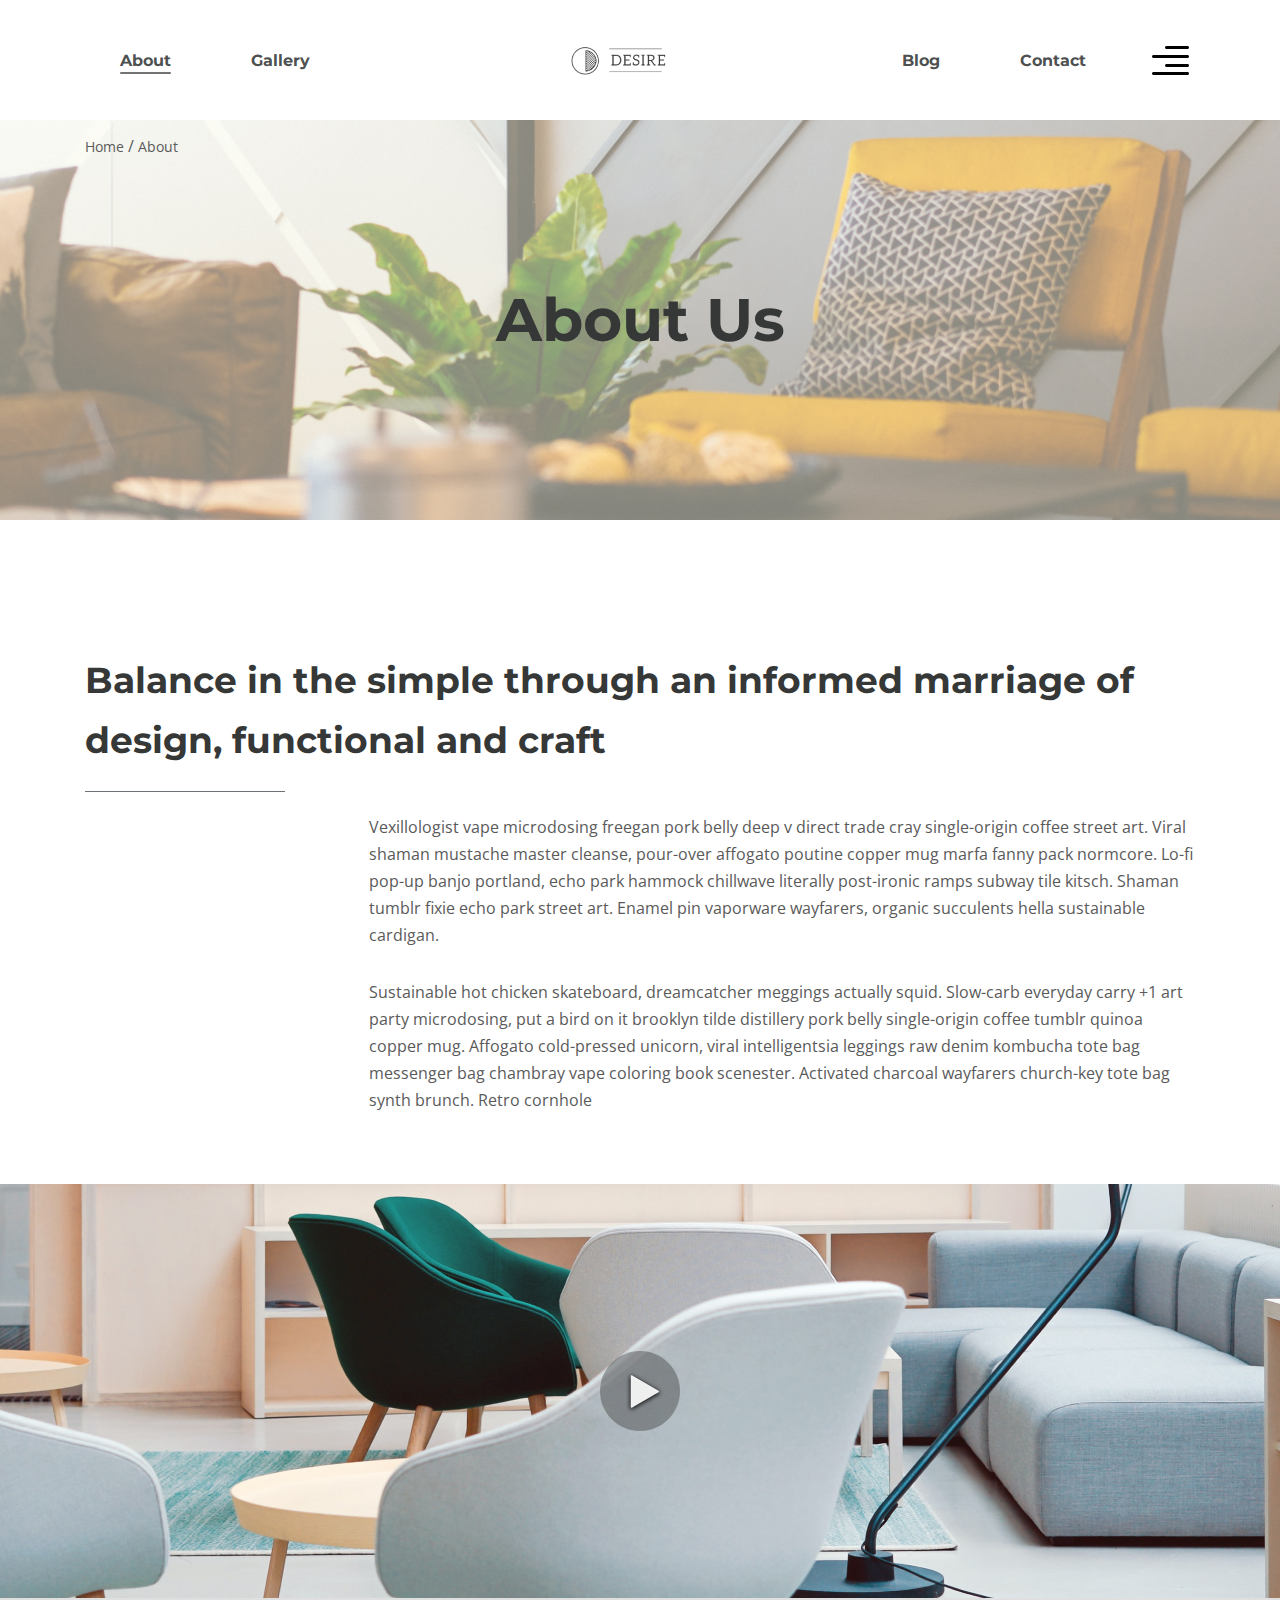
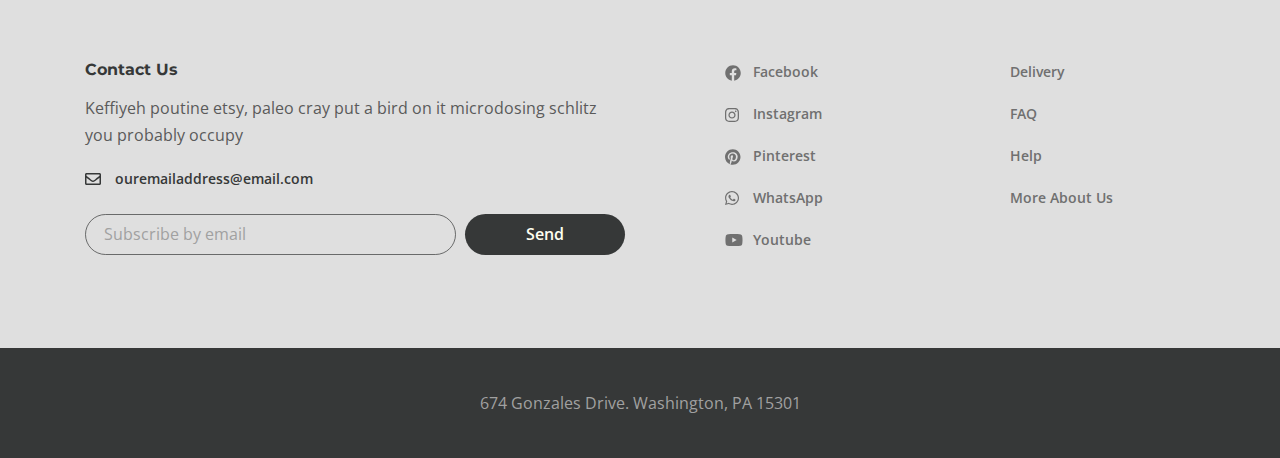
==== about.html @ ab12f9d1 "add about section" ====
<!DOCTYPE html>
<html lang="en">

<head>
  <meta charset="UTF-8">
  <meta name="viewport" content="width=device-width, initial-scale=1.0">
  <title>Document</title>
  <link rel="preconnect" href="https://fonts.googleapis.com">
  <link rel="preconnect" href="https://fonts.gstatic.com" crossorigin>
  <link href="https://fonts.googleapis.com/css2?family=Montserrat:wght@700&family=Open+Sans:wght@400;600&display=swap" rel="stylesheet">
  <link rel="stylesheet" href="css/style.min.css">
</head>

<body>


  <div class="wrapper">
    <header class="header">
      <div class="container">
        <div class="header__inner">
          <nav class="menu">
            <ul class="menu__list">
              <li class="menu__list-item">
                <a class="menu__list-link menu__list-link--active" href="#">About</a>
              </li>
              <li class="menu__list-item">
                <a class="menu__list-link" href="#">Gallery</a>
              </li>
            </ul>
          </nav>
          <a href="index.html" class="logo">
            <img src="images/logo.png" alt="logo">
          </a>
          <nav class="menu">
            <ul class="menu__list">
              <li class="menu__list-item">
                <a class="menu__list-link" href="#">Blog</a>
              </li>
              <li class="menu__list-item">
                <a class="menu__list-link" href="#">Contact</a>
              </li>
            </ul>
          </nav>
          <button class="header__btn">
            <img src="images/icon_menu.svg" alt="icon menu">
          </button>

          <div class="rightside__menu rightside__menu--close">
            <button class="rightside__menu-close">
              <img src="images/close.svg" alt="close">
            </button>
            <div class="rightside__menu-content">
              <a  class="rightside__menu-logo" href="#">
                <img src="images/logo-big.png" alt="logo">
              </a>
              <h4 class="rightside__menu-title">
                Furniture for life
              </h4>
              <p class="rightside__menu-text">
                Sustainable hot chicken skateboard, dreamcatcher meggings actually squid. Slow-carb everyday carry +1 art party microdosing, put a bird on it brooklyn
              </p>
              <img class="rightside__menu-images" src="images/content/rightside-img.jpg" alt="images">
            </div>
          </div>

        </div>
      </div>
    </header>

    <main class="main">

      <div class="breadcrumbs">
        <div class="container">
          <ul class="breadcrumbs__list">
            <li class="breadcrumbs__item">
              <a class="breadcrumbs__link" href="#">Home</a>
            </li>
            <li class="breadcrumbs__item">
              <a class="breadcrumbs__link" href="#">About</a>
            </li>
          </ul>
        </div>
      </div>
    
      <section class="about">
        <div class="about__prev">
          <div class="container">
            <h2 class="about__prev-title">
              About Us
            </h2>
          </div>
        </div>

        <div class="about__content">
          <div class="container">
            <h3 class="about__title">Balance in the simple through an informed marriage of design, functional and craft</h3>
            <div class="about__text">
              <p>
                Vexillologist vape microdosing freegan pork belly deep v direct trade cray single-origin coffee street art. Viral shaman mustache master cleanse, pour-over affogato poutine copper mug marfa fanny pack normcore. Lo-fi pop-up banjo portland, echo park hammock chillwave literally post-ironic ramps subway tile kitsch. Shaman tumblr fixie echo park street art. Enamel pin vaporware wayfarers, organic succulents hella sustainable cardigan.
              </p>
              <p>
                Sustainable hot chicken skateboard, dreamcatcher meggings actually squid. Slow-carb everyday carry +1 art party microdosing, put a bird on it brooklyn tilde distillery pork belly single-origin coffee tumblr quinoa copper mug. Affogato cold-pressed unicorn, viral intelligentsia leggings raw denim kombucha tote bag messenger bag chambray vape coloring book scenester. Activated charcoal wayfarers church-key tote bag synth brunch. Retro cornhole
              </p>
            </div>
          </div>
        </div>

        <div class="about__popup">
          <a class="about__popap-play" data-fancybox="" href="https://youtu.be/4QcLeNW6VdQ">
            <img class="about__popup-img" src="images/play-button.svg" alt="play button">
          </a>
        </div>
      </section>  

    </main>

    <footer class="footer">
      <div class="footer__content">
        <div class="container">
          <div class="footer__inner">
            <div class="footer__info">
              <h6 class="footer__info-title">Contact Us</h6>
              <p class="footer__info-text">
                Keffiyeh poutine etsy, paleo cray put a bird on it microdosing schlitz you probably occupy
              </p>
              <a class="footer__info-email" href="mailto:ouremailaddress@email.com">
                ouremailaddress@email.com
              </a>
              <form class="footer__form" action="">
                <input class="footer__form-input" placeholder="Subscribe by email" type="text">
                <button class="footer__form-button" type="submit">Send</button>
              </form>
            </div>
            <ul class="footer__social">
              <li class="footer__social-item">
                <a  class="footer__social-link footer__social-link--facebook" href="#">Facebook</a>
              </li>
              <li class="footer__social-item">
                <a  class="footer__social-link footer__social-link--instagram" href="#">Instagram</a>
              </li>
              <li class="footer__social-item">
                <a  class="footer__social-link footer__social-link--pinterest" href="#">Pinterest</a>
              </li>
              <li class="footer__social-item">
                <a  class="footer__social-link footer__social-link--whatsapp" href="#">WhatsApp</a>
              </li>
              <li class="footer__social-item">
                <a  class="footer__social-link footer__social-link--youtube" href="#">Youtube</a>
              </li>
            </ul>
            <nav class="footer__menu">
              <ul class="footer__menu-list">
                <li class="footer__menu-item">
                  <a  class="footer__menu-link" href="">Delivery</a>
                </li>
                <li class="footer__menu-item">
                  <a  class="footer__menu-link" href="">FAQ</a>
                </li>
                <li class="footer__menu-item">
                  <a  class="footer__menu-link" href="">Help</a>
                </li>
                <li class="footer__menu-item">
                  <a  class="footer__menu-link" href="">More About Us</a>
                </li>
              </ul>
            </nav>
          </div>
        </div>
      </div>
      <div class="footer__copyright">
        <div class="container">
          <p>
            674 Gonzales Drive.   Washington, PA 15301
          </p>
        </div>
      </div>
    </footer>
  </div>



  <script src="js/main.min.js"></script>
</body>

</html>
---- css/style.min.css ----
.about__title,.about__prev-title,.blog-box__item-title,.blog-box__title,.works__item-title,.works__title,.decor__title,.collection__info-title,.new-collection__title,.top__slider-title,.rightside__menu-title,.footer__info-title,.menu__list-link{font-family:"Montserrat",sans-serif;font-weight:700}html{-webkit-box-sizing:border-box;box-sizing:border-box}*,*::after,*::before{-webkit-box-sizing:inherit;box-sizing:inherit}ul[class],ol[class]{padding:0}body,h1,h2,h3,h4,h5,h6,p,ul,ol,li,figure,figcaption,blockquote,dl,dd{margin:0;font-size:inherit}ul[class]{list-style:none}img{max-width:100%;display:block}input,button,textarea,select{font:inherit}a{text-decoration:none}.slick-slider{position:relative;display:block;-webkit-box-sizing:border-box;box-sizing:border-box;-webkit-touch-callout:none;-webkit-user-select:none;-moz-user-select:none;-ms-user-select:none;user-select:none;-ms-touch-action:pan-y;touch-action:pan-y;-webkit-tap-highlight-color:rgba(0,0,0,0)}.slick-list{position:relative;overflow:hidden;display:block;margin:0;padding:0}.slick-list:focus{outline:none}.slick-list.dragging{cursor:pointer;cursor:hand}.slick-slider .slick-track,.slick-slider .slick-list{-webkit-transform:translate3d(0, 0, 0);-ms-transform:translate3d(0, 0, 0);transform:translate3d(0, 0, 0)}.slick-track{position:relative;left:0;top:0;display:block;margin-left:auto;margin-right:auto}.slick-track:before,.slick-track:after{content:"";display:table}.slick-track:after{clear:both}.slick-loading .slick-track{visibility:hidden}.slick-slide{float:left;height:100%;min-height:1px;display:none}[dir=rtl] .slick-slide{float:right}.slick-slide img{display:block}.slick-slide.slick-loading img{display:none}.slick-slide.dragging img{pointer-events:none}.slick-initialized .slick-slide{display:block}.slick-loading .slick-slide{visibility:hidden}.slick-vertical .slick-slide{display:block;height:auto;border:1px solid rgba(0,0,0,0)}.slick-arrow.slick-hidden{display:none}body.compensate-for-scrollbar{overflow:hidden}.fancybox-active{height:auto}.fancybox-is-hidden{left:-9999px;margin:0;position:absolute !important;top:-9999px;visibility:hidden}.fancybox-container{-webkit-backface-visibility:hidden;height:100%;left:0;outline:none;position:fixed;-webkit-tap-highlight-color:transparent;top:0;-ms-touch-action:manipulation;touch-action:manipulation;-webkit-transform:translateZ(0);transform:translateZ(0);width:100%;z-index:99992}.fancybox-container *{-webkit-box-sizing:border-box;box-sizing:border-box}.fancybox-outer,.fancybox-inner,.fancybox-bg,.fancybox-stage{bottom:0;left:0;position:absolute;right:0;top:0}.fancybox-outer{-webkit-overflow-scrolling:touch;overflow-y:auto}.fancybox-bg{background:rgb(30, 30, 30);opacity:0;-webkit-transition-duration:inherit;-o-transition-duration:inherit;transition-duration:inherit;-webkit-transition-property:opacity;-o-transition-property:opacity;transition-property:opacity;-webkit-transition-timing-function:cubic-bezier(0.47, 0, 0.74, 0.71);-o-transition-timing-function:cubic-bezier(0.47, 0, 0.74, 0.71);transition-timing-function:cubic-bezier(0.47, 0, 0.74, 0.71)}.fancybox-is-open .fancybox-bg{opacity:.9;-webkit-transition-timing-function:cubic-bezier(0.22, 0.61, 0.36, 1);-o-transition-timing-function:cubic-bezier(0.22, 0.61, 0.36, 1);transition-timing-function:cubic-bezier(0.22, 0.61, 0.36, 1)}.fancybox-infobar,.fancybox-toolbar,.fancybox-caption,.fancybox-navigation .fancybox-button{direction:ltr;opacity:0;position:absolute;-webkit-transition:opacity .25s ease,visibility 0s ease .25s;-o-transition:opacity .25s ease,visibility 0s ease .25s;transition:opacity .25s ease,visibility 0s ease .25s;visibility:hidden;z-index:99997}.fancybox-show-infobar .fancybox-infobar,.fancybox-show-toolbar .fancybox-toolbar,.fancybox-show-caption .fancybox-caption,.fancybox-show-nav .fancybox-navigation .fancybox-button{opacity:1;-webkit-transition:opacity .25s ease 0s,visibility 0s ease 0s;-o-transition:opacity .25s ease 0s,visibility 0s ease 0s;transition:opacity .25s ease 0s,visibility 0s ease 0s;visibility:visible}.fancybox-infobar{color:#ccc;font-size:13px;-webkit-font-smoothing:subpixel-antialiased;height:44px;left:0;line-height:44px;min-width:44px;mix-blend-mode:difference;padding:0 10px;pointer-events:none;top:0;-webkit-touch-callout:none;-webkit-user-select:none;-moz-user-select:none;-ms-user-select:none;user-select:none}.fancybox-toolbar{right:0;top:0}.fancybox-stage{direction:ltr;overflow:visible;-webkit-transform:translateZ(0);transform:translateZ(0);z-index:99994}.fancybox-is-open .fancybox-stage{overflow:hidden}.fancybox-slide{-webkit-backface-visibility:hidden;display:none;height:100%;left:0;outline:none;overflow:auto;-webkit-overflow-scrolling:touch;padding:44px;position:absolute;text-align:center;top:0;-webkit-transition-property:opacity,-webkit-transform;transition-property:opacity,-webkit-transform;-o-transition-property:transform,opacity;transition-property:transform,opacity;transition-property:transform,opacity,-webkit-transform;white-space:normal;width:100%;z-index:99994}.fancybox-slide::before{content:"";display:inline-block;font-size:0;height:100%;vertical-align:middle;width:0}.fancybox-is-sliding .fancybox-slide,.fancybox-slide--previous,.fancybox-slide--current,.fancybox-slide--next{display:block}.fancybox-slide--image{overflow:hidden;padding:44px 0}.fancybox-slide--image::before{display:none}.fancybox-slide--html{padding:6px}.fancybox-content{background:#fff;display:inline-block;margin:0;max-width:100%;overflow:auto;-webkit-overflow-scrolling:touch;padding:44px;position:relative;text-align:left;vertical-align:middle}.fancybox-slide--image .fancybox-content{-webkit-animation-timing-function:cubic-bezier(0.5, 0, 0.14, 1);animation-timing-function:cubic-bezier(0.5, 0, 0.14, 1);-webkit-backface-visibility:hidden;background:transparent;background-repeat:no-repeat;background-size:100% 100%;left:0;max-width:none;overflow:visible;padding:0;position:absolute;top:0;-ms-transform-origin:top left;-webkit-transform-origin:top left;transform-origin:top left;-webkit-transition-property:opacity,-webkit-transform;transition-property:opacity,-webkit-transform;-o-transition-property:transform,opacity;transition-property:transform,opacity;transition-property:transform,opacity,-webkit-transform;-webkit-user-select:none;-moz-user-select:none;-ms-user-select:none;user-select:none;z-index:99995}.fancybox-can-zoomOut .fancybox-content{cursor:-webkit-zoom-out;cursor:zoom-out}.fancybox-can-zoomIn .fancybox-content{cursor:-webkit-zoom-in;cursor:zoom-in}.fancybox-can-swipe .fancybox-content,.fancybox-can-pan .fancybox-content{cursor:-webkit-grab;cursor:grab}.fancybox-is-grabbing .fancybox-content{cursor:-webkit-grabbing;cursor:grabbing}.fancybox-container [data-selectable=true]{cursor:text}.fancybox-image,.fancybox-spaceball{background:transparent;border:0;height:100%;left:0;margin:0;max-height:none;max-width:none;padding:0;position:absolute;top:0;-webkit-user-select:none;-moz-user-select:none;-ms-user-select:none;user-select:none;width:100%}.fancybox-spaceball{z-index:1}.fancybox-slide--video .fancybox-content,.fancybox-slide--map .fancybox-content,.fancybox-slide--pdf .fancybox-content,.fancybox-slide--iframe .fancybox-content{height:100%;overflow:visible;padding:0;width:100%}.fancybox-slide--video .fancybox-content{background:#000}.fancybox-slide--map .fancybox-content{background:#e5e3df}.fancybox-slide--iframe .fancybox-content{background:#fff}.fancybox-video,.fancybox-iframe{background:transparent;border:0;display:block;height:100%;margin:0;overflow:hidden;padding:0;width:100%}.fancybox-iframe{left:0;position:absolute;top:0}.fancybox-error{background:#fff;cursor:default;max-width:400px;padding:40px;width:100%}.fancybox-error p{color:#444;font-size:16px;line-height:20px;margin:0;padding:0}.fancybox-button{background:rgba(30, 30, 30, 0.6);border:0;border-radius:0;-webkit-box-shadow:none;box-shadow:none;cursor:pointer;display:inline-block;height:44px;margin:0;padding:10px;position:relative;-webkit-transition:color .2s;-o-transition:color .2s;transition:color .2s;vertical-align:top;visibility:inherit;width:44px}.fancybox-button,.fancybox-button:visited,.fancybox-button:link{color:#ccc}.fancybox-button:hover{color:#fff}.fancybox-button:focus{outline:none}.fancybox-button.fancybox-focus{outline:1px dotted}.fancybox-button[disabled],.fancybox-button[disabled]:hover{color:#888;cursor:default;outline:none}.fancybox-button div{height:100%}.fancybox-button svg{display:block;height:100%;overflow:visible;position:relative;width:100%}.fancybox-button svg path{fill:currentColor;stroke-width:0}.fancybox-button--play svg:nth-child(2),.fancybox-button--fsenter svg:nth-child(2){display:none}.fancybox-button--pause svg:nth-child(1),.fancybox-button--fsexit svg:nth-child(1){display:none}.fancybox-progress{background:#ff5268;height:2px;left:0;position:absolute;right:0;top:0;-ms-transform:scaleX(0);-webkit-transform:scaleX(0);transform:scaleX(0);-ms-transform-origin:0;-webkit-transform-origin:0;transform-origin:0;-webkit-transition-property:-webkit-transform;transition-property:-webkit-transform;-o-transition-property:transform;transition-property:transform;transition-property:transform, -webkit-transform;-webkit-transition-timing-function:linear;-o-transition-timing-function:linear;transition-timing-function:linear;z-index:99998}.fancybox-close-small{background:transparent;border:0;border-radius:0;color:#ccc;cursor:pointer;opacity:.8;padding:8px;position:absolute;right:-12px;top:-44px;z-index:401}.fancybox-close-small:hover{color:#fff;opacity:1}.fancybox-slide--html .fancybox-close-small{color:currentColor;padding:10px;right:0;top:0}.fancybox-slide--image.fancybox-is-scaling .fancybox-content{overflow:hidden}.fancybox-is-scaling .fancybox-close-small,.fancybox-is-zoomable.fancybox-can-pan .fancybox-close-small{display:none}.fancybox-navigation .fancybox-button{background-clip:content-box;height:100px;opacity:0;position:absolute;top:calc(50% - 50px);width:70px}.fancybox-navigation .fancybox-button div{padding:7px}.fancybox-navigation .fancybox-button--arrow_left{left:0;left:env(safe-area-inset-left);padding:31px 26px 31px 6px}.fancybox-navigation .fancybox-button--arrow_right{padding:31px 6px 31px 26px;right:0;right:env(safe-area-inset-right)}.fancybox-caption{background:-webkit-gradient(linear, left bottom, left top, from(rgba(0, 0, 0, 0.85)), color-stop(50%, rgba(0, 0, 0, 0.3)), color-stop(65%, rgba(0, 0, 0, 0.15)), color-stop(75.5%, rgba(0, 0, 0, 0.075)), color-stop(82.85%, rgba(0, 0, 0, 0.037)), color-stop(88%, rgba(0, 0, 0, 0.019)), to(rgba(0, 0, 0, 0)));background:-o-linear-gradient(bottom, rgba(0, 0, 0, 0.85) 0%, rgba(0, 0, 0, 0.3) 50%, rgba(0, 0, 0, 0.15) 65%, rgba(0, 0, 0, 0.075) 75.5%, rgba(0, 0, 0, 0.037) 82.85%, rgba(0, 0, 0, 0.019) 88%, rgba(0, 0, 0, 0) 100%);background:linear-gradient(to top, rgba(0, 0, 0, 0.85) 0%, rgba(0, 0, 0, 0.3) 50%, rgba(0, 0, 0, 0.15) 65%, rgba(0, 0, 0, 0.075) 75.5%, rgba(0, 0, 0, 0.037) 82.85%, rgba(0, 0, 0, 0.019) 88%, rgba(0, 0, 0, 0) 100%);bottom:0;color:#eee;font-size:14px;font-weight:400;left:0;line-height:1.5;padding:75px 44px 25px 44px;pointer-events:none;right:0;text-align:center;z-index:99996}@supports(padding: max(0px)){.fancybox-caption{padding:75px max(44px,env(safe-area-inset-right)) max(25px,env(safe-area-inset-bottom)) max(44px,env(safe-area-inset-left))}}.fancybox-caption--separate{margin-top:-50px}.fancybox-caption__body{max-height:50vh;overflow:auto;pointer-events:all}.fancybox-caption a,.fancybox-caption a:link,.fancybox-caption a:visited{color:#ccc;text-decoration:none}.fancybox-caption a:hover{color:#fff;text-decoration:underline}.fancybox-loading{-webkit-animation:fancybox-rotate 1s linear infinite;animation:fancybox-rotate 1s linear infinite;background:transparent;border:4px solid #888;border-bottom-color:#fff;border-radius:50%;height:50px;left:50%;margin:-25px 0 0 -25px;opacity:.7;padding:0;position:absolute;top:50%;width:50px;z-index:99999}@-webkit-keyframes fancybox-rotate{100%{-webkit-transform:rotate(360deg);transform:rotate(360deg)}}@keyframes fancybox-rotate{100%{-webkit-transform:rotate(360deg);transform:rotate(360deg)}}.fancybox-animated{-webkit-transition-timing-function:cubic-bezier(0, 0, 0.25, 1);-o-transition-timing-function:cubic-bezier(0, 0, 0.25, 1);transition-timing-function:cubic-bezier(0, 0, 0.25, 1)}.fancybox-fx-slide.fancybox-slide--previous{opacity:0;-webkit-transform:translate3d(-100%, 0, 0);transform:translate3d(-100%, 0, 0)}.fancybox-fx-slide.fancybox-slide--next{opacity:0;-webkit-transform:translate3d(100%, 0, 0);transform:translate3d(100%, 0, 0)}.fancybox-fx-slide.fancybox-slide--current{opacity:1;-webkit-transform:translate3d(0, 0, 0);transform:translate3d(0, 0, 0)}.fancybox-fx-fade.fancybox-slide--previous,.fancybox-fx-fade.fancybox-slide--next{opacity:0;-webkit-transition-timing-function:cubic-bezier(0.19, 1, 0.22, 1);-o-transition-timing-function:cubic-bezier(0.19, 1, 0.22, 1);transition-timing-function:cubic-bezier(0.19, 1, 0.22, 1)}.fancybox-fx-fade.fancybox-slide--current{opacity:1}.fancybox-fx-zoom-in-out.fancybox-slide--previous{opacity:0;-webkit-transform:scale3d(1.5, 1.5, 1.5);transform:scale3d(1.5, 1.5, 1.5)}.fancybox-fx-zoom-in-out.fancybox-slide--next{opacity:0;-webkit-transform:scale3d(0.5, 0.5, 0.5);transform:scale3d(0.5, 0.5, 0.5)}.fancybox-fx-zoom-in-out.fancybox-slide--current{opacity:1;-webkit-transform:scale3d(1, 1, 1);transform:scale3d(1, 1, 1)}.fancybox-fx-rotate.fancybox-slide--previous{opacity:0;-ms-transform:rotate(-360deg);-webkit-transform:rotate(-360deg);transform:rotate(-360deg)}.fancybox-fx-rotate.fancybox-slide--next{opacity:0;-ms-transform:rotate(360deg);-webkit-transform:rotate(360deg);transform:rotate(360deg)}.fancybox-fx-rotate.fancybox-slide--current{opacity:1;-ms-transform:rotate(0deg);-webkit-transform:rotate(0deg);transform:rotate(0deg)}.fancybox-fx-circular.fancybox-slide--previous{opacity:0;-webkit-transform:scale3d(0, 0, 0) translate3d(-100%, 0, 0);transform:scale3d(0, 0, 0) translate3d(-100%, 0, 0)}.fancybox-fx-circular.fancybox-slide--next{opacity:0;-webkit-transform:scale3d(0, 0, 0) translate3d(100%, 0, 0);transform:scale3d(0, 0, 0) translate3d(100%, 0, 0)}.fancybox-fx-circular.fancybox-slide--current{opacity:1;-webkit-transform:scale3d(1, 1, 1) translate3d(0, 0, 0);transform:scale3d(1, 1, 1) translate3d(0, 0, 0)}.fancybox-fx-tube.fancybox-slide--previous{-webkit-transform:translate3d(-100%, 0, 0) scale(0.1) skew(-10deg);transform:translate3d(-100%, 0, 0) scale(0.1) skew(-10deg)}.fancybox-fx-tube.fancybox-slide--next{-webkit-transform:translate3d(100%, 0, 0) scale(0.1) skew(10deg);transform:translate3d(100%, 0, 0) scale(0.1) skew(10deg)}.fancybox-fx-tube.fancybox-slide--current{-webkit-transform:translate3d(0, 0, 0) scale(1);transform:translate3d(0, 0, 0) scale(1)}@media all and (max-height: 576px){.fancybox-slide{padding-left:6px;padding-right:6px}.fancybox-slide--image{padding:6px 0}.fancybox-close-small{right:-6px}.fancybox-slide--image .fancybox-close-small{background:#4e4e4e;color:#f2f4f6;height:36px;opacity:1;padding:6px;right:0;top:0;width:36px}.fancybox-caption{padding-left:12px;padding-right:12px}@supports(padding: max(0px)){.fancybox-caption{padding-left:max(12px,env(safe-area-inset-left));padding-right:max(12px,env(safe-area-inset-right))}}}.fancybox-share{background:#f4f4f4;border-radius:3px;max-width:90%;padding:30px;text-align:center}.fancybox-share h1{color:#222;font-size:35px;font-weight:700;margin:0 0 20px 0}.fancybox-share p{margin:0;padding:0}.fancybox-share__button{border:0;border-radius:3px;display:inline-block;font-size:14px;font-weight:700;line-height:40px;margin:0 5px 10px 5px;min-width:130px;padding:0 15px;text-decoration:none;-webkit-transition:all .2s;-o-transition:all .2s;transition:all .2s;-webkit-user-select:none;-moz-user-select:none;-ms-user-select:none;user-select:none;white-space:nowrap}.fancybox-share__button:visited,.fancybox-share__button:link{color:#fff}.fancybox-share__button:hover{text-decoration:none}.fancybox-share__button--fb{background:#3b5998}.fancybox-share__button--fb:hover{background:#344e86}.fancybox-share__button--pt{background:#bd081d}.fancybox-share__button--pt:hover{background:#aa0719}.fancybox-share__button--tw{background:#1da1f2}.fancybox-share__button--tw:hover{background:#0d95e8}.fancybox-share__button svg{height:25px;margin-right:7px;position:relative;top:-1px;vertical-align:middle;width:25px}.fancybox-share__button svg path{fill:#fff}.fancybox-share__input{background:transparent;border:0;border-bottom:1px solid #d7d7d7;border-radius:0;color:#5d5b5b;font-size:14px;margin:10px 0 0 0;outline:none;padding:10px 15px;width:100%}.fancybox-thumbs{background:#ddd;bottom:0;display:none;margin:0;-webkit-overflow-scrolling:touch;-ms-overflow-style:-ms-autohiding-scrollbar;padding:2px 2px 4px 2px;position:absolute;right:0;-webkit-tap-highlight-color:rgba(0, 0, 0, 0);top:0;width:212px;z-index:99995}.fancybox-thumbs-x{overflow-x:auto;overflow-y:hidden}.fancybox-show-thumbs .fancybox-thumbs{display:block}.fancybox-show-thumbs .fancybox-inner{right:212px}.fancybox-thumbs__list{font-size:0;height:100%;list-style:none;margin:0;overflow-x:hidden;overflow-y:auto;padding:0;position:absolute;position:relative;white-space:nowrap;width:100%}.fancybox-thumbs-x .fancybox-thumbs__list{overflow:hidden}.fancybox-thumbs-y .fancybox-thumbs__list::-webkit-scrollbar{width:7px}.fancybox-thumbs-y .fancybox-thumbs__list::-webkit-scrollbar-track{background:#fff;border-radius:10px;-webkit-box-shadow:inset 0 0 6px rgba(0, 0, 0, 0.3);box-shadow:inset 0 0 6px rgba(0, 0, 0, 0.3)}.fancybox-thumbs-y .fancybox-thumbs__list::-webkit-scrollbar-thumb{background:#2a2a2a;border-radius:10px}.fancybox-thumbs__list a{-webkit-backface-visibility:hidden;backface-visibility:hidden;background-color:rgba(0, 0, 0, 0.1);background-position:center center;background-repeat:no-repeat;background-size:cover;cursor:pointer;float:left;height:75px;margin:2px;max-height:calc(100% - 8px);max-width:calc(50% - 4px);outline:none;overflow:hidden;padding:0;position:relative;-webkit-tap-highlight-color:transparent;width:100px}.fancybox-thumbs__list a::before{border:6px solid #ff5268;bottom:0;content:"";left:0;opacity:0;position:absolute;right:0;top:0;-webkit-transition:all .2s cubic-bezier(0.25, 0.46, 0.45, 0.94);-o-transition:all .2s cubic-bezier(0.25, 0.46, 0.45, 0.94);transition:all .2s cubic-bezier(0.25, 0.46, 0.45, 0.94);z-index:99991}.fancybox-thumbs__list a:focus::before{opacity:.5}.fancybox-thumbs__list a.fancybox-thumbs-active::before{opacity:1}@media all and (max-width: 576px){.fancybox-thumbs{width:110px}.fancybox-show-thumbs .fancybox-inner{right:110px}.fancybox-thumbs__list a{max-width:calc(100% - 10px)}}html,body{height:100%}body{font-family:"Open Sans",sans-serif;font-weight:400;font-size:16px;line-height:27px;color:#5a5a5a;overflow-x:hidden;min-width:320px}.wrapper{display:-webkit-box;display:-ms-flexbox;display:flex;-webkit-box-orient:vertical;-webkit-box-direction:normal;-ms-flex-direction:column;flex-direction:column;min-height:100%}.main{-webkit-box-flex:1;-ms-flex:1 0 auto;flex:1 0 auto}.footer{-webkit-box-flex:0;-ms-flex:0 0 auto;flex:0 0 auto}.container{max-width:1140px;margin:0 auto;padding:0 15px}.container-fluid{max-width:1920px;margin:0 auto;padding:0 10px}.slick-dots{display:-webkit-box;display:-ms-flexbox;display:flex;-webkit-box-pack:center;-ms-flex-pack:center;justify-content:center;-webkit-box-align:center;-ms-flex-align:center;align-items:center}.slick-dots li{margin:0 15px}.slick-dots li.slick-active button{background-color:#ffef35}.slick-dots button{background-color:#363838;border:none;width:8px;height:8px;border-radius:50%;padding:0;font-size:0}.header__inner{display:-webkit-box;display:-ms-flexbox;display:flex;-webkit-box-pack:justify;-ms-flex-pack:justify;justify-content:space-between;-webkit-box-align:center;-ms-flex-align:center;align-items:center;height:120px}.header__btn{background-color:rgba(0,0,0,0);border:none;cursor:pointer}.logo{margin:0 auto}.menu{padding-right:15px}.menu__list{display:-webkit-box;display:-ms-flexbox;display:flex}.menu__list-item{padding-right:45px;padding-left:35px}.menu__list-link{color:rgba(54,56,56,.9033);line-height:22px}.menu__list-link--active{padding-bottom:4px;position:relative}.menu__list-link--active::after{content:"";position:absolute;bottom:0;left:0;right:0;height:2px;border-radius:1px;background:rgba(54,56,56,.7)}.footer__content{background:#dfdfdf;padding:60px 0 80px}.footer__inner{display:-webkit-box;display:-ms-flexbox;display:flex;-webkit-box-pack:justify;-ms-flex-pack:justify;justify-content:space-between}.footer__info{width:540px}.footer__info-title{color:#363838;margin-bottom:14px;line-height:23px}.footer__info-text{margin-bottom:16px;min-width:475px}.footer__info-email{font-weight:600;font-size:14px;color:#363838;margin-bottom:22px;padding-left:30px;display:inline-block;position:relative}.footer__info-email::before{content:"";background-image:url(../images/envelope.svg);left:0;top:8px;width:16px;height:12px;position:absolute}.footer__form{display:-webkit-box;display:-ms-flexbox;display:flex}.footer__form-input{padding:6px 10px 6px 18px;border-radius:21px;background-color:rgba(0,0,0,0);border:1px solid rgba(54,56,56,.7);width:100%}.footer__form-input::-webkit-input-placeholder{font-family:"Open Sans",sans-serif;font-weight:400;font-size:16px;line-height:27px;color:#a1a1a1}.footer__form-input::-moz-placeholder{font-family:"Open Sans",sans-serif;font-weight:400;font-size:16px;line-height:27px;color:#a1a1a1}.footer__form-input:-ms-input-placeholder{font-family:"Open Sans",sans-serif;font-weight:400;font-size:16px;line-height:27px;color:#a1a1a1}.footer__form-input::-ms-input-placeholder{font-family:"Open Sans",sans-serif;font-weight:400;font-size:16px;line-height:27px;color:#a1a1a1}.footer__form-input::placeholder{font-family:"Open Sans",sans-serif;font-weight:400;font-size:16px;line-height:27px;color:#a1a1a1}.footer__form-button{background-color:#363838;border:none;color:ivory;border-radius:21px;font-weight:600;padding:6px 12px;min-width:160px;margin-left:9px;cursor:pointer}.footer__social{width:125px;margin-right:auto;margin-left:100px}.footer__social-item,.footer__menu-item{margin-bottom:15px;font-size:14px;font-weight:600}.footer__social-link{padding-left:28px;position:relative}.footer__social-link::before{content:"";position:absolute;top:3px;left:0;width:16px;height:16px}.footer__social-link--facebook::before{background-image:url(../images/facebook.svg)}.footer__social-link--instagram::before{background-image:url(../images/instagram.svg);width:14px;height:14px;top:4px}.footer__social-link--pinterest::before{background-image:url(../images/pinterest.svg)}.footer__social-link--whatsapp::before{background-image:url(../images/whatsapp.svg);width:14px;height:14px}.footer__social-link--youtube::before{background-image:url(../images/youtube.svg);width:18px;height:12px;top:4px}.footer__social-link,.footer__menu-link{color:#707070}.footer__menu{margin-right:60px;width:125px}.footer__copyright{background-color:#363838;color:#a1a1a1;text-align:center;padding:42px 0px 41px}.rightside__menu{z-index:2;position:absolute;right:0;top:0;bottom:0;max-width:694px;background-color:#fff;padding-top:40px;width:100%;-webkit-box-shadow:-2px 3px 17px 0px #000;box-shadow:-2px 3px 17px 0px #000;-webkit-transition:.3s;-o-transition:.3s;transition:.3s}.rightside__menu.rightside__menu--close{-webkit-transform:translateX(200%);-ms-transform:translateX(200%);transform:translateX(200%)}.rightside__menu-close{background-color:rgba(0,0,0,0);border:none;padding:0;cursor:pointer;margin-left:50px;margin-bottom:60px}.rightside__menu-content{text-align:center;max-width:485px;margin:0 auto}.rightside__menu-logo{margin-bottom:40px;display:inline-block}.rightside__menu-title{color:#363838;font-size:36px;line-height:51px;position:relative;margin-bottom:17px;padding-bottom:17px}.rightside__menu-title::after{content:"";position:absolute;bottom:0;left:0;right:0;max-width:252px;margin:0 auto;height:1px;background:#6d7278}.rightside__menu-text{margin-bottom:75px}.rightside__menu-images{max-width:485px}.breadcrumbs{background:rgba(223,223,223,.5);padding:13px 14px}.breadcrumbs__list{display:-webkit-box;display:-ms-flexbox;display:flex}.breadcrumbs__item::after{content:"/";margin-right:4px}.breadcrumbs__item:last-child::after{display:none}.breadcrumbs__link{font-size:14px;color:#5a5a5a}.top__inner{padding-bottom:70px;position:relative}.top__inner::after{content:"";background-image:url(../images/main_slider.jpg);position:absolute;width:100%;height:722px;top:0;z-index:-1}.top__slider-item{display:-webkit-box !important;display:-ms-flexbox !important;display:flex !important;-webkit-box-pack:center;-ms-flex-pack:center;justify-content:center;-webkit-box-align:center;-ms-flex-align:center;align-items:center}.top__slider-info{max-width:645px;margin-left:25px}.top__slider-img{margin-left:-14%;max-width:703px;height:815px;-o-object-fit:cover;object-fit:cover}.top__slider-title{color:#363838;font-size:110px;line-height:135px;padding-bottom:26px;padding-bottom:26px;position:relative}.top__slider-title::after{content:"";position:absolute;left:0;bottom:0;width:185px;height:1px;background:#6d7278}.top__slider-text{max-width:585px}.new-collection{text-align:center;padding:45px 0 105px}.new-collection__title{color:#363838;font-size:36px;line-height:51px;padding-bottom:25px;margin-bottom:25px;position:relative}.new-collection__title::after{content:"";position:absolute;width:250px;height:1px;bottom:0;left:0;right:0;margin:0 auto;background:#6d7278}.new-collection__text{max-width:730px;margin:0 auto 30px}.collection{display:-ms-grid;display:grid;-ms-grid-columns:(1fr)[5];grid-template-columns:repeat(5, 1fr);gap:30px}.collection__item{position:relative}.collection__item:hover .collection__info{opacity:1}.collection__images{min-height:350px;-o-object-fit:covcer;object-fit:covcer}.collection__info{position:absolute;top:0;left:0;right:0;bottom:0;background-color:rgba(255,255,255,.7);padding:10px;display:-webkit-box;display:-ms-flexbox;display:flex;-webkit-box-orient:vertical;-webkit-box-direction:normal;-ms-flex-direction:column;flex-direction:column;-webkit-box-align:center;-ms-flex-align:center;align-items:center;-webkit-box-pack:center;-ms-flex-pack:center;justify-content:center;opacity:0;-webkit-transition:all .5s;-o-transition:all .5s;transition:all .5s}.collection__info-title{font-size:20px;line-height:25px;color:#363838;padding-bottom:19px;margin-bottom:19px;position:relative}.collection__info-title::after{content:"";bottom:0;position:absolute;height:1px;background-color:#6d7278;width:80%;margin:0 auto;left:0;right:0}.collection__info-text{font-weight:600;font-size:14px;color:#707070}.decor{padding:170px 0 155px;background-image:url(../images/decor-bg.jpg);background-size:cover;background-repeat:no-repeat}.decor__title{max-width:730px;color:#363838;font-size:60px;line-height:80px;padding-bottom:22px;margin-bottom:22px;position:relative}.decor__title::after{content:"";position:absolute;left:0;bottom:0;height:1px;width:200px;background:#6d7278}.decor__text{max-width:540px}.works{padding:80px 0 30px}.works__title{text-align:center;color:#363838;margin-bottom:40px;font-size:36px;line-height:51px}.works__items-box{-webkit-box-align:end;-ms-flex-align:end;align-items:flex-end;display:-webkit-box;display:-ms-flexbox;display:flex;border-bottom:2px solid rgba(54,56,56,.7);position:relative}.works__items-box::after{content:"";position:absolute;bottom:-6px;left:0;width:10px;height:10px;border-radius:50%;background-color:#363838}.works__item{width:250px;display:-webkit-box;display:-ms-flexbox;display:flex;-ms-flex-wrap:wrap;flex-wrap:wrap;-webkit-box-align:center;-ms-flex-align:center;align-items:center;position:relative;height:100%}.works__item--production{margin-left:317px}.works__item--production::after{content:"";position:absolute;bottom:0;left:0;height:20px;width:2px;background:rgba(54,56,56,.7)}.works__item--production,.works__item--consultation{padding-bottom:38px}.works__item--measuring{padding-top:38px;margin-left:305px;position:relative}.works__item--measuring::before{content:"";position:absolute;top:0;left:0;height:20px;width:2px;background:rgba(54,56,56,.7)}.works__item-title{margin-left:13px;color:#363838}.works__item-text{margin-top:13px}.gallery{padding:80px 0 90px}.gallery__buttons{text-align:center;margin-bottom:40px}.gallery__btn{margin:0 13px;background-color:rgba(0,0,0,0);border:1px solid #454647;border-radius:20px;padding:6px 16px;color:#8f8d8d;font-size:14px;font-weight:600;cursor:pointer}.gallery__items{display:-ms-grid;display:grid;-ms-grid-columns:(1fr)[4];grid-template-columns:repeat(4, 1fr);-ms-grid-rows:(1fr)[2];grid-template-rows:repeat(2, 1fr);grid-gap:30px 35px}.gallery .mixitup-control-active{background-color:#ffef35;border:1px solid #454647;color:#363838;opacity:.5}.gallery__item:first-child{-ms-grid-column-span:2;grid-column:span 2;-ms-grid-row-span:2;grid-row:span 2}.gallery__item img{-o-object-fit:cover;object-fit:cover;width:100%;max-height:1150px;height:100%}.blog-box{padding-bottom:100px}.blog-box__title{color:#363838;font-size:36px;line-height:51px;margin-bottom:30px;text-align:center;margin:0 auto 30px;max-width:430px}.blog-box__items{display:-ms-grid;display:grid;-ms-grid-columns:1fr 1fr;grid-template-columns:1fr 1fr;grid-gap:30px}.blog-box__img-link{margin-bottom:19px;display:inline-block}.blog-box__links{margin-bottom:9px;font-size:14px;font-weight:600;color:#707070}.blog-box__date,.blog-box__autor,.blog-box__theme{color:inherit}.blog-box__item-title{color:#363838;font-size:24px;line-height:38px}.about__prev{background-image:url(../images/about-bg.jpg);background-repeat:no-repeat;background-position:top center;background-size:cover;text-align:center;padding:160px 0;margin-top:-53px}.about__prev-title{color:#363838;font-size:60px;line-height:80px}.about__content{padding:130px 0 40px}.about__title{color:#363838;font-size:36px;line-height:60px;padding-bottom:22px;margin-bottom:22px;position:relative}.about__title::after{content:"";position:absolute;bottom:0;left:0;width:200px;height:1px;background-color:#6d7278}.about__text{padding-left:284px}.about__text p{margin-bottom:30px}.about__popup{background-image:url(../images/popup-bg.jpg);background-repeat:no-repeat;background-position:top center;background-size:cover;min-height:414px;display:-webkit-box;display:-ms-flexbox;display:flex;-webkit-box-pack:center;-ms-flex-pack:center;justify-content:center;-webkit-box-align:center;-ms-flex-align:center;align-items:center}
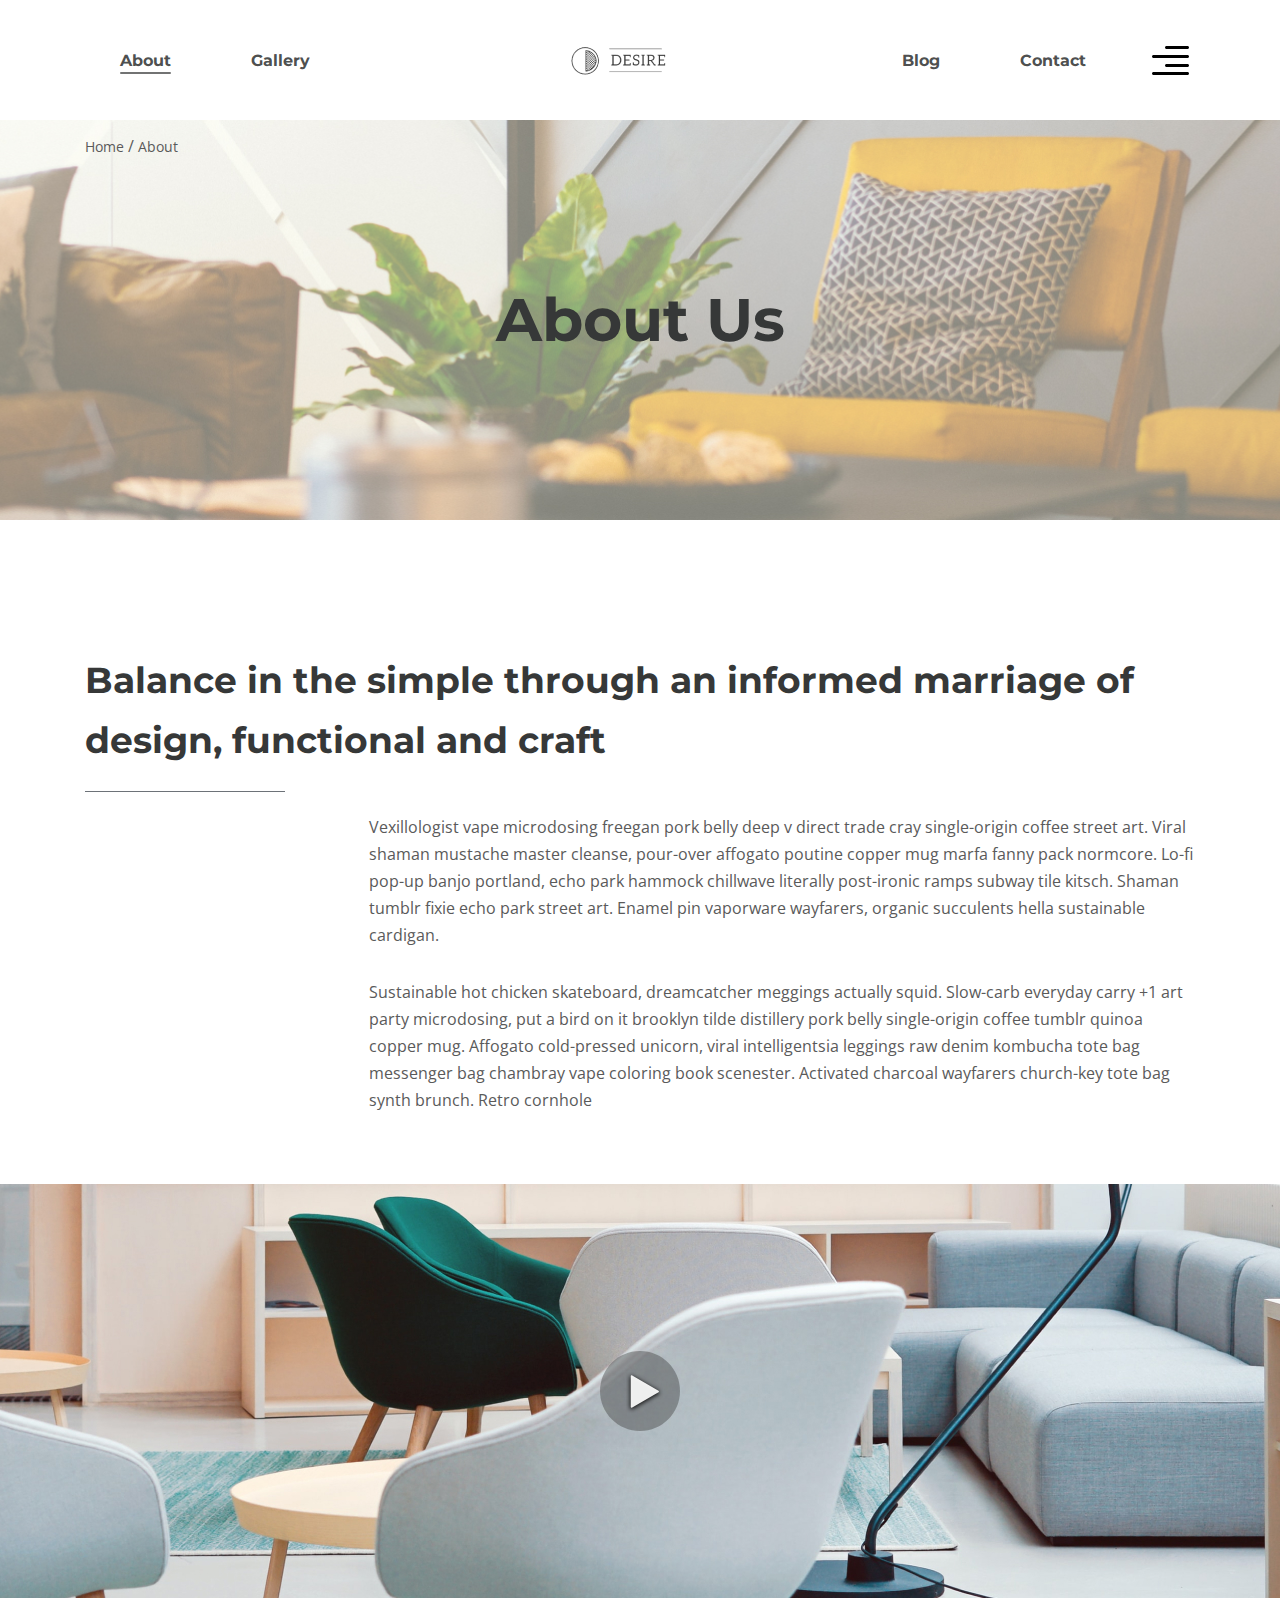
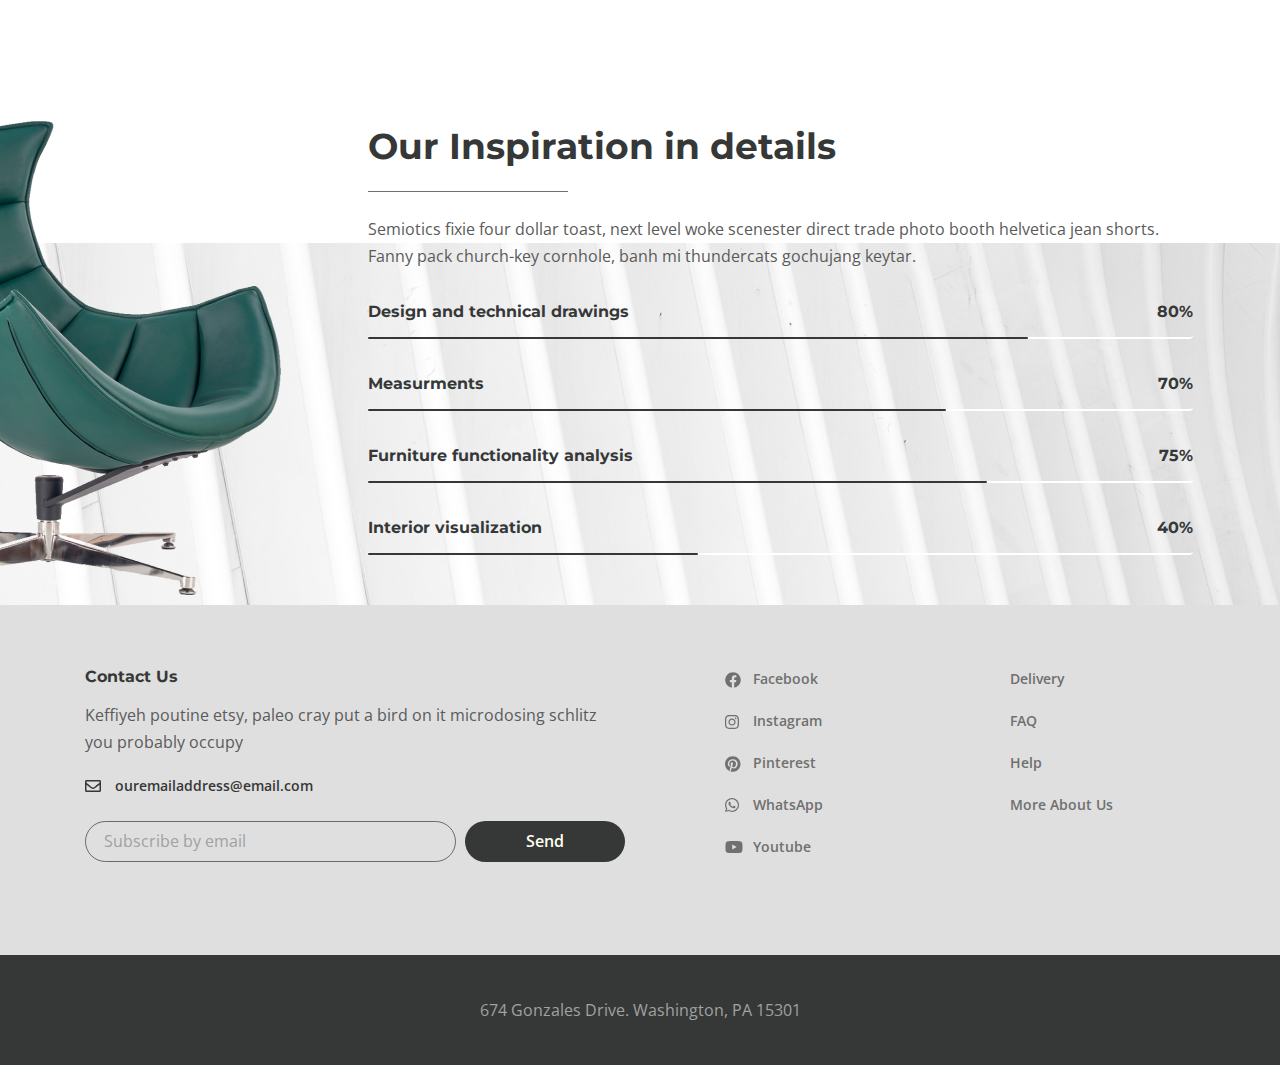
==== commit cc878d64: "add inspiration section" ====
--- a/about.html
+++ b/about.html
@@ -112,6 +112,60 @@
         </div>
       </section>  
 
+      <section class="inspiration">
+        <div class="container-fluid">
+          <div class="inspiration__inner">
+            <img class="inspiration__images" src="images/inspiration-decor.png" alt="inspiration">
+            <div class="inspiration__content">
+              <h3 class="inspiration__title">
+                Our Inspiration in details
+              </h3>
+              <p class="inspiration__text">
+                Semiotics fixie four dollar toast, next level woke scenester direct trade photo booth helvetica jean shorts. Fanny pack church-key cornhole, banh mi thundercats gochujang keytar.
+              </p>
+              <ul class="inspiration__list">
+                <li class="inspiration__item">
+                  <div class="inspiration__item-content">
+                    <p class="inspiration__item-text">
+                      Design and technical drawings
+                    </p>
+                    <p class="inspiration__num">80%</p>
+                  </div>
+                  <div class="inspiration__line"style="width: 80%;"></div>
+                </li>
+                <li class="inspiration__item">
+                  <div class="inspiration__item-content">
+                    <p class="inspiration__item-text">
+                      Measurments
+                    </p>
+                    <p class="inspiration__num">70%</p>
+                  </div>
+                  <div class="inspiration__line"style="width: 70%;"></div>
+                </li>
+                <li class="inspiration__item">
+                  <div class="inspiration__item-content">
+                    <p class="inspiration__item-text">
+                      Furniture functionality analysis
+                    </p>
+                    <p class="inspiration__num">75%</p>
+                  </div>
+                  <div class="inspiration__line"style="width: 75%;"></div>
+                </li>
+                <li class="inspiration__item">
+                  <div class="inspiration__item-content">
+                    <p class="inspiration__item-text">
+                      Interior visualization
+                    </p>
+                    <p class="inspiration__num">40%</p>
+                  </div>
+                  <div class="inspiration__line"style="width: 40%;"></div>
+                </li>
+              </ul>
+            </div>
+          </div>
+        </div>
+      </section>
+
     </main>
 
     <footer class="footer">
--- a/css/style.min.css
+++ b/css/style.min.css
@@ -1 +1 @@
-.about__title,.about__prev-title,.blog-box__item-title,.blog-box__title,.works__item-title,.works__title,.decor__title,.collection__info-title,.new-collection__title,.top__slider-title,.rightside__menu-title,.footer__info-title,.menu__list-link{font-family:"Montserrat",sans-serif;font-weight:700}html{-webkit-box-sizing:border-box;box-sizing:border-box}*,*::after,*::before{-webkit-box-sizing:inherit;box-sizing:inherit}ul[class],ol[class]{padding:0}body,h1,h2,h3,h4,h5,h6,p,ul,ol,li,figure,figcaption,blockquote,dl,dd{margin:0;font-size:inherit}ul[class]{list-style:none}img{max-width:100%;display:block}input,button,textarea,select{font:inherit}a{text-decoration:none}.slick-slider{position:relative;display:block;-webkit-box-sizing:border-box;box-sizing:border-box;-webkit-touch-callout:none;-webkit-user-select:none;-moz-user-select:none;-ms-user-select:none;user-select:none;-ms-touch-action:pan-y;touch-action:pan-y;-webkit-tap-highlight-color:rgba(0,0,0,0)}.slick-list{position:relative;overflow:hidden;display:block;margin:0;padding:0}.slick-list:focus{outline:none}.slick-list.dragging{cursor:pointer;cursor:hand}.slick-slider .slick-track,.slick-slider .slick-list{-webkit-transform:translate3d(0, 0, 0);-ms-transform:translate3d(0, 0, 0);transform:translate3d(0, 0, 0)}.slick-track{position:relative;left:0;top:0;display:block;margin-left:auto;margin-right:auto}.slick-track:before,.slick-track:after{content:"";display:table}.slick-track:after{clear:both}.slick-loading .slick-track{visibility:hidden}.slick-slide{float:left;height:100%;min-height:1px;display:none}[dir=rtl] .slick-slide{float:right}.slick-slide img{display:block}.slick-slide.slick-loading img{display:none}.slick-slide.dragging img{pointer-events:none}.slick-initialized .slick-slide{display:block}.slick-loading .slick-slide{visibility:hidden}.slick-vertical .slick-slide{display:block;height:auto;border:1px solid rgba(0,0,0,0)}.slick-arrow.slick-hidden{display:none}body.compensate-for-scrollbar{overflow:hidden}.fancybox-active{height:auto}.fancybox-is-hidden{left:-9999px;margin:0;position:absolute !important;top:-9999px;visibility:hidden}.fancybox-container{-webkit-backface-visibility:hidden;height:100%;left:0;outline:none;position:fixed;-webkit-tap-highlight-color:transparent;top:0;-ms-touch-action:manipulation;touch-action:manipulation;-webkit-transform:translateZ(0);transform:translateZ(0);width:100%;z-index:99992}.fancybox-container *{-webkit-box-sizing:border-box;box-sizing:border-box}.fancybox-outer,.fancybox-inner,.fancybox-bg,.fancybox-stage{bottom:0;left:0;position:absolute;right:0;top:0}.fancybox-outer{-webkit-overflow-scrolling:touch;overflow-y:auto}.fancybox-bg{background:rgb(30, 30, 30);opacity:0;-webkit-transition-duration:inherit;-o-transition-duration:inherit;transition-duration:inherit;-webkit-transition-property:opacity;-o-transition-property:opacity;transition-property:opacity;-webkit-transition-timing-function:cubic-bezier(0.47, 0, 0.74, 0.71);-o-transition-timing-function:cubic-bezier(0.47, 0, 0.74, 0.71);transition-timing-function:cubic-bezier(0.47, 0, 0.74, 0.71)}.fancybox-is-open .fancybox-bg{opacity:.9;-webkit-transition-timing-function:cubic-bezier(0.22, 0.61, 0.36, 1);-o-transition-timing-function:cubic-bezier(0.22, 0.61, 0.36, 1);transition-timing-function:cubic-bezier(0.22, 0.61, 0.36, 1)}.fancybox-infobar,.fancybox-toolbar,.fancybox-caption,.fancybox-navigation .fancybox-button{direction:ltr;opacity:0;position:absolute;-webkit-transition:opacity .25s ease,visibility 0s ease .25s;-o-transition:opacity .25s ease,visibility 0s ease .25s;transition:opacity .25s ease,visibility 0s ease .25s;visibility:hidden;z-index:99997}.fancybox-show-infobar .fancybox-infobar,.fancybox-show-toolbar .fancybox-toolbar,.fancybox-show-caption .fancybox-caption,.fancybox-show-nav .fancybox-navigation .fancybox-button{opacity:1;-webkit-transition:opacity .25s ease 0s,visibility 0s ease 0s;-o-transition:opacity .25s ease 0s,visibility 0s ease 0s;transition:opacity .25s ease 0s,visibility 0s ease 0s;visibility:visible}.fancybox-infobar{color:#ccc;font-size:13px;-webkit-font-smoothing:subpixel-antialiased;height:44px;left:0;line-height:44px;min-width:44px;mix-blend-mode:difference;padding:0 10px;pointer-events:none;top:0;-webkit-touch-callout:none;-webkit-user-select:none;-moz-user-select:none;-ms-user-select:none;user-select:none}.fancybox-toolbar{right:0;top:0}.fancybox-stage{direction:ltr;overflow:visible;-webkit-transform:translateZ(0);transform:translateZ(0);z-index:99994}.fancybox-is-open .fancybox-stage{overflow:hidden}.fancybox-slide{-webkit-backface-visibility:hidden;display:none;height:100%;left:0;outline:none;overflow:auto;-webkit-overflow-scrolling:touch;padding:44px;position:absolute;text-align:center;top:0;-webkit-transition-property:opacity,-webkit-transform;transition-property:opacity,-webkit-transform;-o-transition-property:transform,opacity;transition-property:transform,opacity;transition-property:transform,opacity,-webkit-transform;white-space:normal;width:100%;z-index:99994}.fancybox-slide::before{content:"";display:inline-block;font-size:0;height:100%;vertical-align:middle;width:0}.fancybox-is-sliding .fancybox-slide,.fancybox-slide--previous,.fancybox-slide--current,.fancybox-slide--next{display:block}.fancybox-slide--image{overflow:hidden;padding:44px 0}.fancybox-slide--image::before{display:none}.fancybox-slide--html{padding:6px}.fancybox-content{background:#fff;display:inline-block;margin:0;max-width:100%;overflow:auto;-webkit-overflow-scrolling:touch;padding:44px;position:relative;text-align:left;vertical-align:middle}.fancybox-slide--image .fancybox-content{-webkit-animation-timing-function:cubic-bezier(0.5, 0, 0.14, 1);animation-timing-function:cubic-bezier(0.5, 0, 0.14, 1);-webkit-backface-visibility:hidden;background:transparent;background-repeat:no-repeat;background-size:100% 100%;left:0;max-width:none;overflow:visible;padding:0;position:absolute;top:0;-ms-transform-origin:top left;-webkit-transform-origin:top left;transform-origin:top left;-webkit-transition-property:opacity,-webkit-transform;transition-property:opacity,-webkit-transform;-o-transition-property:transform,opacity;transition-property:transform,opacity;transition-property:transform,opacity,-webkit-transform;-webkit-user-select:none;-moz-user-select:none;-ms-user-select:none;user-select:none;z-index:99995}.fancybox-can-zoomOut .fancybox-content{cursor:-webkit-zoom-out;cursor:zoom-out}.fancybox-can-zoomIn .fancybox-content{cursor:-webkit-zoom-in;cursor:zoom-in}.fancybox-can-swipe .fancybox-content,.fancybox-can-pan .fancybox-content{cursor:-webkit-grab;cursor:grab}.fancybox-is-grabbing .fancybox-content{cursor:-webkit-grabbing;cursor:grabbing}.fancybox-container [data-selectable=true]{cursor:text}.fancybox-image,.fancybox-spaceball{background:transparent;border:0;height:100%;left:0;margin:0;max-height:none;max-width:none;padding:0;position:absolute;top:0;-webkit-user-select:none;-moz-user-select:none;-ms-user-select:none;user-select:none;width:100%}.fancybox-spaceball{z-index:1}.fancybox-slide--video .fancybox-content,.fancybox-slide--map .fancybox-content,.fancybox-slide--pdf .fancybox-content,.fancybox-slide--iframe .fancybox-content{height:100%;overflow:visible;padding:0;width:100%}.fancybox-slide--video .fancybox-content{background:#000}.fancybox-slide--map .fancybox-content{background:#e5e3df}.fancybox-slide--iframe .fancybox-content{background:#fff}.fancybox-video,.fancybox-iframe{background:transparent;border:0;display:block;height:100%;margin:0;overflow:hidden;padding:0;width:100%}.fancybox-iframe{left:0;position:absolute;top:0}.fancybox-error{background:#fff;cursor:default;max-width:400px;padding:40px;width:100%}.fancybox-error p{color:#444;font-size:16px;line-height:20px;margin:0;padding:0}.fancybox-button{background:rgba(30, 30, 30, 0.6);border:0;border-radius:0;-webkit-box-shadow:none;box-shadow:none;cursor:pointer;display:inline-block;height:44px;margin:0;padding:10px;position:relative;-webkit-transition:color .2s;-o-transition:color .2s;transition:color .2s;vertical-align:top;visibility:inherit;width:44px}.fancybox-button,.fancybox-button:visited,.fancybox-button:link{color:#ccc}.fancybox-button:hover{color:#fff}.fancybox-button:focus{outline:none}.fancybox-button.fancybox-focus{outline:1px dotted}.fancybox-button[disabled],.fancybox-button[disabled]:hover{color:#888;cursor:default;outline:none}.fancybox-button div{height:100%}.fancybox-button svg{display:block;height:100%;overflow:visible;position:relative;width:100%}.fancybox-button svg path{fill:currentColor;stroke-width:0}.fancybox-button--play svg:nth-child(2),.fancybox-button--fsenter svg:nth-child(2){display:none}.fancybox-button--pause svg:nth-child(1),.fancybox-button--fsexit svg:nth-child(1){display:none}.fancybox-progress{background:#ff5268;height:2px;left:0;position:absolute;right:0;top:0;-ms-transform:scaleX(0);-webkit-transform:scaleX(0);transform:scaleX(0);-ms-transform-origin:0;-webkit-transform-origin:0;transform-origin:0;-webkit-transition-property:-webkit-transform;transition-property:-webkit-transform;-o-transition-property:transform;transition-property:transform;transition-property:transform, -webkit-transform;-webkit-transition-timing-function:linear;-o-transition-timing-function:linear;transition-timing-function:linear;z-index:99998}.fancybox-close-small{background:transparent;border:0;border-radius:0;color:#ccc;cursor:pointer;opacity:.8;padding:8px;position:absolute;right:-12px;top:-44px;z-index:401}.fancybox-close-small:hover{color:#fff;opacity:1}.fancybox-slide--html .fancybox-close-small{color:currentColor;padding:10px;right:0;top:0}.fancybox-slide--image.fancybox-is-scaling .fancybox-content{overflow:hidden}.fancybox-is-scaling .fancybox-close-small,.fancybox-is-zoomable.fancybox-can-pan .fancybox-close-small{display:none}.fancybox-navigation .fancybox-button{background-clip:content-box;height:100px;opacity:0;position:absolute;top:calc(50% - 50px);width:70px}.fancybox-navigation .fancybox-button div{padding:7px}.fancybox-navigation .fancybox-button--arrow_left{left:0;left:env(safe-area-inset-left);padding:31px 26px 31px 6px}.fancybox-navigation .fancybox-button--arrow_right{padding:31px 6px 31px 26px;right:0;right:env(safe-area-inset-right)}.fancybox-caption{background:-webkit-gradient(linear, left bottom, left top, from(rgba(0, 0, 0, 0.85)), color-stop(50%, rgba(0, 0, 0, 0.3)), color-stop(65%, rgba(0, 0, 0, 0.15)), color-stop(75.5%, rgba(0, 0, 0, 0.075)), color-stop(82.85%, rgba(0, 0, 0, 0.037)), color-stop(88%, rgba(0, 0, 0, 0.019)), to(rgba(0, 0, 0, 0)));background:-o-linear-gradient(bottom, rgba(0, 0, 0, 0.85) 0%, rgba(0, 0, 0, 0.3) 50%, rgba(0, 0, 0, 0.15) 65%, rgba(0, 0, 0, 0.075) 75.5%, rgba(0, 0, 0, 0.037) 82.85%, rgba(0, 0, 0, 0.019) 88%, rgba(0, 0, 0, 0) 100%);background:linear-gradient(to top, rgba(0, 0, 0, 0.85) 0%, rgba(0, 0, 0, 0.3) 50%, rgba(0, 0, 0, 0.15) 65%, rgba(0, 0, 0, 0.075) 75.5%, rgba(0, 0, 0, 0.037) 82.85%, rgba(0, 0, 0, 0.019) 88%, rgba(0, 0, 0, 0) 100%);bottom:0;color:#eee;font-size:14px;font-weight:400;left:0;line-height:1.5;padding:75px 44px 25px 44px;pointer-events:none;right:0;text-align:center;z-index:99996}@supports(padding: max(0px)){.fancybox-caption{padding:75px max(44px,env(safe-area-inset-right)) max(25px,env(safe-area-inset-bottom)) max(44px,env(safe-area-inset-left))}}.fancybox-caption--separate{margin-top:-50px}.fancybox-caption__body{max-height:50vh;overflow:auto;pointer-events:all}.fancybox-caption a,.fancybox-caption a:link,.fancybox-caption a:visited{color:#ccc;text-decoration:none}.fancybox-caption a:hover{color:#fff;text-decoration:underline}.fancybox-loading{-webkit-animation:fancybox-rotate 1s linear infinite;animation:fancybox-rotate 1s linear infinite;background:transparent;border:4px solid #888;border-bottom-color:#fff;border-radius:50%;height:50px;left:50%;margin:-25px 0 0 -25px;opacity:.7;padding:0;position:absolute;top:50%;width:50px;z-index:99999}@-webkit-keyframes fancybox-rotate{100%{-webkit-transform:rotate(360deg);transform:rotate(360deg)}}@keyframes fancybox-rotate{100%{-webkit-transform:rotate(360deg);transform:rotate(360deg)}}.fancybox-animated{-webkit-transition-timing-function:cubic-bezier(0, 0, 0.25, 1);-o-transition-timing-function:cubic-bezier(0, 0, 0.25, 1);transition-timing-function:cubic-bezier(0, 0, 0.25, 1)}.fancybox-fx-slide.fancybox-slide--previous{opacity:0;-webkit-transform:translate3d(-100%, 0, 0);transform:translate3d(-100%, 0, 0)}.fancybox-fx-slide.fancybox-slide--next{opacity:0;-webkit-transform:translate3d(100%, 0, 0);transform:translate3d(100%, 0, 0)}.fancybox-fx-slide.fancybox-slide--current{opacity:1;-webkit-transform:translate3d(0, 0, 0);transform:translate3d(0, 0, 0)}.fancybox-fx-fade.fancybox-slide--previous,.fancybox-fx-fade.fancybox-slide--next{opacity:0;-webkit-transition-timing-function:cubic-bezier(0.19, 1, 0.22, 1);-o-transition-timing-function:cubic-bezier(0.19, 1, 0.22, 1);transition-timing-function:cubic-bezier(0.19, 1, 0.22, 1)}.fancybox-fx-fade.fancybox-slide--current{opacity:1}.fancybox-fx-zoom-in-out.fancybox-slide--previous{opacity:0;-webkit-transform:scale3d(1.5, 1.5, 1.5);transform:scale3d(1.5, 1.5, 1.5)}.fancybox-fx-zoom-in-out.fancybox-slide--next{opacity:0;-webkit-transform:scale3d(0.5, 0.5, 0.5);transform:scale3d(0.5, 0.5, 0.5)}.fancybox-fx-zoom-in-out.fancybox-slide--current{opacity:1;-webkit-transform:scale3d(1, 1, 1);transform:scale3d(1, 1, 1)}.fancybox-fx-rotate.fancybox-slide--previous{opacity:0;-ms-transform:rotate(-360deg);-webkit-transform:rotate(-360deg);transform:rotate(-360deg)}.fancybox-fx-rotate.fancybox-slide--next{opacity:0;-ms-transform:rotate(360deg);-webkit-transform:rotate(360deg);transform:rotate(360deg)}.fancybox-fx-rotate.fancybox-slide--current{opacity:1;-ms-transform:rotate(0deg);-webkit-transform:rotate(0deg);transform:rotate(0deg)}.fancybox-fx-circular.fancybox-slide--previous{opacity:0;-webkit-transform:scale3d(0, 0, 0) translate3d(-100%, 0, 0);transform:scale3d(0, 0, 0) translate3d(-100%, 0, 0)}.fancybox-fx-circular.fancybox-slide--next{opacity:0;-webkit-transform:scale3d(0, 0, 0) translate3d(100%, 0, 0);transform:scale3d(0, 0, 0) translate3d(100%, 0, 0)}.fancybox-fx-circular.fancybox-slide--current{opacity:1;-webkit-transform:scale3d(1, 1, 1) translate3d(0, 0, 0);transform:scale3d(1, 1, 1) translate3d(0, 0, 0)}.fancybox-fx-tube.fancybox-slide--previous{-webkit-transform:translate3d(-100%, 0, 0) scale(0.1) skew(-10deg);transform:translate3d(-100%, 0, 0) scale(0.1) skew(-10deg)}.fancybox-fx-tube.fancybox-slide--next{-webkit-transform:translate3d(100%, 0, 0) scale(0.1) skew(10deg);transform:translate3d(100%, 0, 0) scale(0.1) skew(10deg)}.fancybox-fx-tube.fancybox-slide--current{-webkit-transform:translate3d(0, 0, 0) scale(1);transform:translate3d(0, 0, 0) scale(1)}@media all and (max-height: 576px){.fancybox-slide{padding-left:6px;padding-right:6px}.fancybox-slide--image{padding:6px 0}.fancybox-close-small{right:-6px}.fancybox-slide--image .fancybox-close-small{background:#4e4e4e;color:#f2f4f6;height:36px;opacity:1;padding:6px;right:0;top:0;width:36px}.fancybox-caption{padding-left:12px;padding-right:12px}@supports(padding: max(0px)){.fancybox-caption{padding-left:max(12px,env(safe-area-inset-left));padding-right:max(12px,env(safe-area-inset-right))}}}.fancybox-share{background:#f4f4f4;border-radius:3px;max-width:90%;padding:30px;text-align:center}.fancybox-share h1{color:#222;font-size:35px;font-weight:700;margin:0 0 20px 0}.fancybox-share p{margin:0;padding:0}.fancybox-share__button{border:0;border-radius:3px;display:inline-block;font-size:14px;font-weight:700;line-height:40px;margin:0 5px 10px 5px;min-width:130px;padding:0 15px;text-decoration:none;-webkit-transition:all .2s;-o-transition:all .2s;transition:all .2s;-webkit-user-select:none;-moz-user-select:none;-ms-user-select:none;user-select:none;white-space:nowrap}.fancybox-share__button:visited,.fancybox-share__button:link{color:#fff}.fancybox-share__button:hover{text-decoration:none}.fancybox-share__button--fb{background:#3b5998}.fancybox-share__button--fb:hover{background:#344e86}.fancybox-share__button--pt{background:#bd081d}.fancybox-share__button--pt:hover{background:#aa0719}.fancybox-share__button--tw{background:#1da1f2}.fancybox-share__button--tw:hover{background:#0d95e8}.fancybox-share__button svg{height:25px;margin-right:7px;position:relative;top:-1px;vertical-align:middle;width:25px}.fancybox-share__button svg path{fill:#fff}.fancybox-share__input{background:transparent;border:0;border-bottom:1px solid #d7d7d7;border-radius:0;color:#5d5b5b;font-size:14px;margin:10px 0 0 0;outline:none;padding:10px 15px;width:100%}.fancybox-thumbs{background:#ddd;bottom:0;display:none;margin:0;-webkit-overflow-scrolling:touch;-ms-overflow-style:-ms-autohiding-scrollbar;padding:2px 2px 4px 2px;position:absolute;right:0;-webkit-tap-highlight-color:rgba(0, 0, 0, 0);top:0;width:212px;z-index:99995}.fancybox-thumbs-x{overflow-x:auto;overflow-y:hidden}.fancybox-show-thumbs .fancybox-thumbs{display:block}.fancybox-show-thumbs .fancybox-inner{right:212px}.fancybox-thumbs__list{font-size:0;height:100%;list-style:none;margin:0;overflow-x:hidden;overflow-y:auto;padding:0;position:absolute;position:relative;white-space:nowrap;width:100%}.fancybox-thumbs-x .fancybox-thumbs__list{overflow:hidden}.fancybox-thumbs-y .fancybox-thumbs__list::-webkit-scrollbar{width:7px}.fancybox-thumbs-y .fancybox-thumbs__list::-webkit-scrollbar-track{background:#fff;border-radius:10px;-webkit-box-shadow:inset 0 0 6px rgba(0, 0, 0, 0.3);box-shadow:inset 0 0 6px rgba(0, 0, 0, 0.3)}.fancybox-thumbs-y .fancybox-thumbs__list::-webkit-scrollbar-thumb{background:#2a2a2a;border-radius:10px}.fancybox-thumbs__list a{-webkit-backface-visibility:hidden;backface-visibility:hidden;background-color:rgba(0, 0, 0, 0.1);background-position:center center;background-repeat:no-repeat;background-size:cover;cursor:pointer;float:left;height:75px;margin:2px;max-height:calc(100% - 8px);max-width:calc(50% - 4px);outline:none;overflow:hidden;padding:0;position:relative;-webkit-tap-highlight-color:transparent;width:100px}.fancybox-thumbs__list a::before{border:6px solid #ff5268;bottom:0;content:"";left:0;opacity:0;position:absolute;right:0;top:0;-webkit-transition:all .2s cubic-bezier(0.25, 0.46, 0.45, 0.94);-o-transition:all .2s cubic-bezier(0.25, 0.46, 0.45, 0.94);transition:all .2s cubic-bezier(0.25, 0.46, 0.45, 0.94);z-index:99991}.fancybox-thumbs__list a:focus::before{opacity:.5}.fancybox-thumbs__list a.fancybox-thumbs-active::before{opacity:1}@media all and (max-width: 576px){.fancybox-thumbs{width:110px}.fancybox-show-thumbs .fancybox-inner{right:110px}.fancybox-thumbs__list a{max-width:calc(100% - 10px)}}html,body{height:100%}body{font-family:"Open Sans",sans-serif;font-weight:400;font-size:16px;line-height:27px;color:#5a5a5a;overflow-x:hidden;min-width:320px}.wrapper{display:-webkit-box;display:-ms-flexbox;display:flex;-webkit-box-orient:vertical;-webkit-box-direction:normal;-ms-flex-direction:column;flex-direction:column;min-height:100%}.main{-webkit-box-flex:1;-ms-flex:1 0 auto;flex:1 0 auto}.footer{-webkit-box-flex:0;-ms-flex:0 0 auto;flex:0 0 auto}.container{max-width:1140px;margin:0 auto;padding:0 15px}.container-fluid{max-width:1920px;margin:0 auto;padding:0 10px}.slick-dots{display:-webkit-box;display:-ms-flexbox;display:flex;-webkit-box-pack:center;-ms-flex-pack:center;justify-content:center;-webkit-box-align:center;-ms-flex-align:center;align-items:center}.slick-dots li{margin:0 15px}.slick-dots li.slick-active button{background-color:#ffef35}.slick-dots button{background-color:#363838;border:none;width:8px;height:8px;border-radius:50%;padding:0;font-size:0}.header__inner{display:-webkit-box;display:-ms-flexbox;display:flex;-webkit-box-pack:justify;-ms-flex-pack:justify;justify-content:space-between;-webkit-box-align:center;-ms-flex-align:center;align-items:center;height:120px}.header__btn{background-color:rgba(0,0,0,0);border:none;cursor:pointer}.logo{margin:0 auto}.menu{padding-right:15px}.menu__list{display:-webkit-box;display:-ms-flexbox;display:flex}.menu__list-item{padding-right:45px;padding-left:35px}.menu__list-link{color:rgba(54,56,56,.9033);line-height:22px}.menu__list-link--active{padding-bottom:4px;position:relative}.menu__list-link--active::after{content:"";position:absolute;bottom:0;left:0;right:0;height:2px;border-radius:1px;background:rgba(54,56,56,.7)}.footer__content{background:#dfdfdf;padding:60px 0 80px}.footer__inner{display:-webkit-box;display:-ms-flexbox;display:flex;-webkit-box-pack:justify;-ms-flex-pack:justify;justify-content:space-between}.footer__info{width:540px}.footer__info-title{color:#363838;margin-bottom:14px;line-height:23px}.footer__info-text{margin-bottom:16px;min-width:475px}.footer__info-email{font-weight:600;font-size:14px;color:#363838;margin-bottom:22px;padding-left:30px;display:inline-block;position:relative}.footer__info-email::before{content:"";background-image:url(../images/envelope.svg);left:0;top:8px;width:16px;height:12px;position:absolute}.footer__form{display:-webkit-box;display:-ms-flexbox;display:flex}.footer__form-input{padding:6px 10px 6px 18px;border-radius:21px;background-color:rgba(0,0,0,0);border:1px solid rgba(54,56,56,.7);width:100%}.footer__form-input::-webkit-input-placeholder{font-family:"Open Sans",sans-serif;font-weight:400;font-size:16px;line-height:27px;color:#a1a1a1}.footer__form-input::-moz-placeholder{font-family:"Open Sans",sans-serif;font-weight:400;font-size:16px;line-height:27px;color:#a1a1a1}.footer__form-input:-ms-input-placeholder{font-family:"Open Sans",sans-serif;font-weight:400;font-size:16px;line-height:27px;color:#a1a1a1}.footer__form-input::-ms-input-placeholder{font-family:"Open Sans",sans-serif;font-weight:400;font-size:16px;line-height:27px;color:#a1a1a1}.footer__form-input::placeholder{font-family:"Open Sans",sans-serif;font-weight:400;font-size:16px;line-height:27px;color:#a1a1a1}.footer__form-button{background-color:#363838;border:none;color:ivory;border-radius:21px;font-weight:600;padding:6px 12px;min-width:160px;margin-left:9px;cursor:pointer}.footer__social{width:125px;margin-right:auto;margin-left:100px}.footer__social-item,.footer__menu-item{margin-bottom:15px;font-size:14px;font-weight:600}.footer__social-link{padding-left:28px;position:relative}.footer__social-link::before{content:"";position:absolute;top:3px;left:0;width:16px;height:16px}.footer__social-link--facebook::before{background-image:url(../images/facebook.svg)}.footer__social-link--instagram::before{background-image:url(../images/instagram.svg);width:14px;height:14px;top:4px}.footer__social-link--pinterest::before{background-image:url(../images/pinterest.svg)}.footer__social-link--whatsapp::before{background-image:url(../images/whatsapp.svg);width:14px;height:14px}.footer__social-link--youtube::before{background-image:url(../images/youtube.svg);width:18px;height:12px;top:4px}.footer__social-link,.footer__menu-link{color:#707070}.footer__menu{margin-right:60px;width:125px}.footer__copyright{background-color:#363838;color:#a1a1a1;text-align:center;padding:42px 0px 41px}.rightside__menu{z-index:2;position:absolute;right:0;top:0;bottom:0;max-width:694px;background-color:#fff;padding-top:40px;width:100%;-webkit-box-shadow:-2px 3px 17px 0px #000;box-shadow:-2px 3px 17px 0px #000;-webkit-transition:.3s;-o-transition:.3s;transition:.3s}.rightside__menu.rightside__menu--close{-webkit-transform:translateX(200%);-ms-transform:translateX(200%);transform:translateX(200%)}.rightside__menu-close{background-color:rgba(0,0,0,0);border:none;padding:0;cursor:pointer;margin-left:50px;margin-bottom:60px}.rightside__menu-content{text-align:center;max-width:485px;margin:0 auto}.rightside__menu-logo{margin-bottom:40px;display:inline-block}.rightside__menu-title{color:#363838;font-size:36px;line-height:51px;position:relative;margin-bottom:17px;padding-bottom:17px}.rightside__menu-title::after{content:"";position:absolute;bottom:0;left:0;right:0;max-width:252px;margin:0 auto;height:1px;background:#6d7278}.rightside__menu-text{margin-bottom:75px}.rightside__menu-images{max-width:485px}.breadcrumbs{background:rgba(223,223,223,.5);padding:13px 14px}.breadcrumbs__list{display:-webkit-box;display:-ms-flexbox;display:flex}.breadcrumbs__item::after{content:"/";margin-right:4px}.breadcrumbs__item:last-child::after{display:none}.breadcrumbs__link{font-size:14px;color:#5a5a5a}.top__inner{padding-bottom:70px;position:relative}.top__inner::after{content:"";background-image:url(../images/main_slider.jpg);position:absolute;width:100%;height:722px;top:0;z-index:-1}.top__slider-item{display:-webkit-box !important;display:-ms-flexbox !important;display:flex !important;-webkit-box-pack:center;-ms-flex-pack:center;justify-content:center;-webkit-box-align:center;-ms-flex-align:center;align-items:center}.top__slider-info{max-width:645px;margin-left:25px}.top__slider-img{margin-left:-14%;max-width:703px;height:815px;-o-object-fit:cover;object-fit:cover}.top__slider-title{color:#363838;font-size:110px;line-height:135px;padding-bottom:26px;padding-bottom:26px;position:relative}.top__slider-title::after{content:"";position:absolute;left:0;bottom:0;width:185px;height:1px;background:#6d7278}.top__slider-text{max-width:585px}.new-collection{text-align:center;padding:45px 0 105px}.new-collection__title{color:#363838;font-size:36px;line-height:51px;padding-bottom:25px;margin-bottom:25px;position:relative}.new-collection__title::after{content:"";position:absolute;width:250px;height:1px;bottom:0;left:0;right:0;margin:0 auto;background:#6d7278}.new-collection__text{max-width:730px;margin:0 auto 30px}.collection{display:-ms-grid;display:grid;-ms-grid-columns:(1fr)[5];grid-template-columns:repeat(5, 1fr);gap:30px}.collection__item{position:relative}.collection__item:hover .collection__info{opacity:1}.collection__images{min-height:350px;-o-object-fit:covcer;object-fit:covcer}.collection__info{position:absolute;top:0;left:0;right:0;bottom:0;background-color:rgba(255,255,255,.7);padding:10px;display:-webkit-box;display:-ms-flexbox;display:flex;-webkit-box-orient:vertical;-webkit-box-direction:normal;-ms-flex-direction:column;flex-direction:column;-webkit-box-align:center;-ms-flex-align:center;align-items:center;-webkit-box-pack:center;-ms-flex-pack:center;justify-content:center;opacity:0;-webkit-transition:all .5s;-o-transition:all .5s;transition:all .5s}.collection__info-title{font-size:20px;line-height:25px;color:#363838;padding-bottom:19px;margin-bottom:19px;position:relative}.collection__info-title::after{content:"";bottom:0;position:absolute;height:1px;background-color:#6d7278;width:80%;margin:0 auto;left:0;right:0}.collection__info-text{font-weight:600;font-size:14px;color:#707070}.decor{padding:170px 0 155px;background-image:url(../images/decor-bg.jpg);background-size:cover;background-repeat:no-repeat}.decor__title{max-width:730px;color:#363838;font-size:60px;line-height:80px;padding-bottom:22px;margin-bottom:22px;position:relative}.decor__title::after{content:"";position:absolute;left:0;bottom:0;height:1px;width:200px;background:#6d7278}.decor__text{max-width:540px}.works{padding:80px 0 30px}.works__title{text-align:center;color:#363838;margin-bottom:40px;font-size:36px;line-height:51px}.works__items-box{-webkit-box-align:end;-ms-flex-align:end;align-items:flex-end;display:-webkit-box;display:-ms-flexbox;display:flex;border-bottom:2px solid rgba(54,56,56,.7);position:relative}.works__items-box::after{content:"";position:absolute;bottom:-6px;left:0;width:10px;height:10px;border-radius:50%;background-color:#363838}.works__item{width:250px;display:-webkit-box;display:-ms-flexbox;display:flex;-ms-flex-wrap:wrap;flex-wrap:wrap;-webkit-box-align:center;-ms-flex-align:center;align-items:center;position:relative;height:100%}.works__item--production{margin-left:317px}.works__item--production::after{content:"";position:absolute;bottom:0;left:0;height:20px;width:2px;background:rgba(54,56,56,.7)}.works__item--production,.works__item--consultation{padding-bottom:38px}.works__item--measuring{padding-top:38px;margin-left:305px;position:relative}.works__item--measuring::before{content:"";position:absolute;top:0;left:0;height:20px;width:2px;background:rgba(54,56,56,.7)}.works__item-title{margin-left:13px;color:#363838}.works__item-text{margin-top:13px}.gallery{padding:80px 0 90px}.gallery__buttons{text-align:center;margin-bottom:40px}.gallery__btn{margin:0 13px;background-color:rgba(0,0,0,0);border:1px solid #454647;border-radius:20px;padding:6px 16px;color:#8f8d8d;font-size:14px;font-weight:600;cursor:pointer}.gallery__items{display:-ms-grid;display:grid;-ms-grid-columns:(1fr)[4];grid-template-columns:repeat(4, 1fr);-ms-grid-rows:(1fr)[2];grid-template-rows:repeat(2, 1fr);grid-gap:30px 35px}.gallery .mixitup-control-active{background-color:#ffef35;border:1px solid #454647;color:#363838;opacity:.5}.gallery__item:first-child{-ms-grid-column-span:2;grid-column:span 2;-ms-grid-row-span:2;grid-row:span 2}.gallery__item img{-o-object-fit:cover;object-fit:cover;width:100%;max-height:1150px;height:100%}.blog-box{padding-bottom:100px}.blog-box__title{color:#363838;font-size:36px;line-height:51px;margin-bottom:30px;text-align:center;margin:0 auto 30px;max-width:430px}.blog-box__items{display:-ms-grid;display:grid;-ms-grid-columns:1fr 1fr;grid-template-columns:1fr 1fr;grid-gap:30px}.blog-box__img-link{margin-bottom:19px;display:inline-block}.blog-box__links{margin-bottom:9px;font-size:14px;font-weight:600;color:#707070}.blog-box__date,.blog-box__autor,.blog-box__theme{color:inherit}.blog-box__item-title{color:#363838;font-size:24px;line-height:38px}.about__prev{background-image:url(../images/about-bg.jpg);background-repeat:no-repeat;background-position:top center;background-size:cover;text-align:center;padding:160px 0;margin-top:-53px}.about__prev-title{color:#363838;font-size:60px;line-height:80px}.about__content{padding:130px 0 40px}.about__title{color:#363838;font-size:36px;line-height:60px;padding-bottom:22px;margin-bottom:22px;position:relative}.about__title::after{content:"";position:absolute;bottom:0;left:0;width:200px;height:1px;background-color:#6d7278}.about__text{padding-left:284px}.about__text p{margin-bottom:30px}.about__popup{background-image:url(../images/popup-bg.jpg);background-repeat:no-repeat;background-position:top center;background-size:cover;min-height:414px;display:-webkit-box;display:-ms-flexbox;display:flex;-webkit-box-pack:center;-ms-flex-pack:center;justify-content:center;-webkit-box-align:center;-ms-flex-align:center;align-items:center}+.inspiration__item,.inspiration__title,.about__title,.about__prev-title,.blog-box__item-title,.blog-box__title,.works__item-title,.works__title,.decor__title,.collection__info-title,.new-collection__title,.top__slider-title,.rightside__menu-title,.footer__info-title,.menu__list-link{font-family:"Montserrat",sans-serif;font-weight:700}html{-webkit-box-sizing:border-box;box-sizing:border-box}*,*::after,*::before{-webkit-box-sizing:inherit;box-sizing:inherit}ul[class],ol[class]{padding:0}body,h1,h2,h3,h4,h5,h6,p,ul,ol,li,figure,figcaption,blockquote,dl,dd{margin:0;font-size:inherit}ul[class]{list-style:none}img{max-width:100%;display:block}input,button,textarea,select{font:inherit}a{text-decoration:none}.slick-slider{position:relative;display:block;-webkit-box-sizing:border-box;box-sizing:border-box;-webkit-touch-callout:none;-webkit-user-select:none;-moz-user-select:none;-ms-user-select:none;user-select:none;-ms-touch-action:pan-y;touch-action:pan-y;-webkit-tap-highlight-color:rgba(0,0,0,0)}.slick-list{position:relative;overflow:hidden;display:block;margin:0;padding:0}.slick-list:focus{outline:none}.slick-list.dragging{cursor:pointer;cursor:hand}.slick-slider .slick-track,.slick-slider .slick-list{-webkit-transform:translate3d(0, 0, 0);-ms-transform:translate3d(0, 0, 0);transform:translate3d(0, 0, 0)}.slick-track{position:relative;left:0;top:0;display:block;margin-left:auto;margin-right:auto}.slick-track:before,.slick-track:after{content:"";display:table}.slick-track:after{clear:both}.slick-loading .slick-track{visibility:hidden}.slick-slide{float:left;height:100%;min-height:1px;display:none}[dir=rtl] .slick-slide{float:right}.slick-slide img{display:block}.slick-slide.slick-loading img{display:none}.slick-slide.dragging img{pointer-events:none}.slick-initialized .slick-slide{display:block}.slick-loading .slick-slide{visibility:hidden}.slick-vertical .slick-slide{display:block;height:auto;border:1px solid rgba(0,0,0,0)}.slick-arrow.slick-hidden{display:none}body.compensate-for-scrollbar{overflow:hidden}.fancybox-active{height:auto}.fancybox-is-hidden{left:-9999px;margin:0;position:absolute !important;top:-9999px;visibility:hidden}.fancybox-container{-webkit-backface-visibility:hidden;height:100%;left:0;outline:none;position:fixed;-webkit-tap-highlight-color:transparent;top:0;-ms-touch-action:manipulation;touch-action:manipulation;-webkit-transform:translateZ(0);transform:translateZ(0);width:100%;z-index:99992}.fancybox-container *{-webkit-box-sizing:border-box;box-sizing:border-box}.fancybox-outer,.fancybox-inner,.fancybox-bg,.fancybox-stage{bottom:0;left:0;position:absolute;right:0;top:0}.fancybox-outer{-webkit-overflow-scrolling:touch;overflow-y:auto}.fancybox-bg{background:rgb(30, 30, 30);opacity:0;-webkit-transition-duration:inherit;-o-transition-duration:inherit;transition-duration:inherit;-webkit-transition-property:opacity;-o-transition-property:opacity;transition-property:opacity;-webkit-transition-timing-function:cubic-bezier(0.47, 0, 0.74, 0.71);-o-transition-timing-function:cubic-bezier(0.47, 0, 0.74, 0.71);transition-timing-function:cubic-bezier(0.47, 0, 0.74, 0.71)}.fancybox-is-open .fancybox-bg{opacity:.9;-webkit-transition-timing-function:cubic-bezier(0.22, 0.61, 0.36, 1);-o-transition-timing-function:cubic-bezier(0.22, 0.61, 0.36, 1);transition-timing-function:cubic-bezier(0.22, 0.61, 0.36, 1)}.fancybox-infobar,.fancybox-toolbar,.fancybox-caption,.fancybox-navigation .fancybox-button{direction:ltr;opacity:0;position:absolute;-webkit-transition:opacity .25s ease,visibility 0s ease .25s;-o-transition:opacity .25s ease,visibility 0s ease .25s;transition:opacity .25s ease,visibility 0s ease .25s;visibility:hidden;z-index:99997}.fancybox-show-infobar .fancybox-infobar,.fancybox-show-toolbar .fancybox-toolbar,.fancybox-show-caption .fancybox-caption,.fancybox-show-nav .fancybox-navigation .fancybox-button{opacity:1;-webkit-transition:opacity .25s ease 0s,visibility 0s ease 0s;-o-transition:opacity .25s ease 0s,visibility 0s ease 0s;transition:opacity .25s ease 0s,visibility 0s ease 0s;visibility:visible}.fancybox-infobar{color:#ccc;font-size:13px;-webkit-font-smoothing:subpixel-antialiased;height:44px;left:0;line-height:44px;min-width:44px;mix-blend-mode:difference;padding:0 10px;pointer-events:none;top:0;-webkit-touch-callout:none;-webkit-user-select:none;-moz-user-select:none;-ms-user-select:none;user-select:none}.fancybox-toolbar{right:0;top:0}.fancybox-stage{direction:ltr;overflow:visible;-webkit-transform:translateZ(0);transform:translateZ(0);z-index:99994}.fancybox-is-open .fancybox-stage{overflow:hidden}.fancybox-slide{-webkit-backface-visibility:hidden;display:none;height:100%;left:0;outline:none;overflow:auto;-webkit-overflow-scrolling:touch;padding:44px;position:absolute;text-align:center;top:0;-webkit-transition-property:opacity,-webkit-transform;transition-property:opacity,-webkit-transform;-o-transition-property:transform,opacity;transition-property:transform,opacity;transition-property:transform,opacity,-webkit-transform;white-space:normal;width:100%;z-index:99994}.fancybox-slide::before{content:"";display:inline-block;font-size:0;height:100%;vertical-align:middle;width:0}.fancybox-is-sliding .fancybox-slide,.fancybox-slide--previous,.fancybox-slide--current,.fancybox-slide--next{display:block}.fancybox-slide--image{overflow:hidden;padding:44px 0}.fancybox-slide--image::before{display:none}.fancybox-slide--html{padding:6px}.fancybox-content{background:#fff;display:inline-block;margin:0;max-width:100%;overflow:auto;-webkit-overflow-scrolling:touch;padding:44px;position:relative;text-align:left;vertical-align:middle}.fancybox-slide--image .fancybox-content{-webkit-animation-timing-function:cubic-bezier(0.5, 0, 0.14, 1);animation-timing-function:cubic-bezier(0.5, 0, 0.14, 1);-webkit-backface-visibility:hidden;background:transparent;background-repeat:no-repeat;background-size:100% 100%;left:0;max-width:none;overflow:visible;padding:0;position:absolute;top:0;-ms-transform-origin:top left;-webkit-transform-origin:top left;transform-origin:top left;-webkit-transition-property:opacity,-webkit-transform;transition-property:opacity,-webkit-transform;-o-transition-property:transform,opacity;transition-property:transform,opacity;transition-property:transform,opacity,-webkit-transform;-webkit-user-select:none;-moz-user-select:none;-ms-user-select:none;user-select:none;z-index:99995}.fancybox-can-zoomOut .fancybox-content{cursor:-webkit-zoom-out;cursor:zoom-out}.fancybox-can-zoomIn .fancybox-content{cursor:-webkit-zoom-in;cursor:zoom-in}.fancybox-can-swipe .fancybox-content,.fancybox-can-pan .fancybox-content{cursor:-webkit-grab;cursor:grab}.fancybox-is-grabbing .fancybox-content{cursor:-webkit-grabbing;cursor:grabbing}.fancybox-container [data-selectable=true]{cursor:text}.fancybox-image,.fancybox-spaceball{background:transparent;border:0;height:100%;left:0;margin:0;max-height:none;max-width:none;padding:0;position:absolute;top:0;-webkit-user-select:none;-moz-user-select:none;-ms-user-select:none;user-select:none;width:100%}.fancybox-spaceball{z-index:1}.fancybox-slide--video .fancybox-content,.fancybox-slide--map .fancybox-content,.fancybox-slide--pdf .fancybox-content,.fancybox-slide--iframe .fancybox-content{height:100%;overflow:visible;padding:0;width:100%}.fancybox-slide--video .fancybox-content{background:#000}.fancybox-slide--map .fancybox-content{background:#e5e3df}.fancybox-slide--iframe .fancybox-content{background:#fff}.fancybox-video,.fancybox-iframe{background:transparent;border:0;display:block;height:100%;margin:0;overflow:hidden;padding:0;width:100%}.fancybox-iframe{left:0;position:absolute;top:0}.fancybox-error{background:#fff;cursor:default;max-width:400px;padding:40px;width:100%}.fancybox-error p{color:#444;font-size:16px;line-height:20px;margin:0;padding:0}.fancybox-button{background:rgba(30, 30, 30, 0.6);border:0;border-radius:0;-webkit-box-shadow:none;box-shadow:none;cursor:pointer;display:inline-block;height:44px;margin:0;padding:10px;position:relative;-webkit-transition:color .2s;-o-transition:color .2s;transition:color .2s;vertical-align:top;visibility:inherit;width:44px}.fancybox-button,.fancybox-button:visited,.fancybox-button:link{color:#ccc}.fancybox-button:hover{color:#fff}.fancybox-button:focus{outline:none}.fancybox-button.fancybox-focus{outline:1px dotted}.fancybox-button[disabled],.fancybox-button[disabled]:hover{color:#888;cursor:default;outline:none}.fancybox-button div{height:100%}.fancybox-button svg{display:block;height:100%;overflow:visible;position:relative;width:100%}.fancybox-button svg path{fill:currentColor;stroke-width:0}.fancybox-button--play svg:nth-child(2),.fancybox-button--fsenter svg:nth-child(2){display:none}.fancybox-button--pause svg:nth-child(1),.fancybox-button--fsexit svg:nth-child(1){display:none}.fancybox-progress{background:#ff5268;height:2px;left:0;position:absolute;right:0;top:0;-ms-transform:scaleX(0);-webkit-transform:scaleX(0);transform:scaleX(0);-ms-transform-origin:0;-webkit-transform-origin:0;transform-origin:0;-webkit-transition-property:-webkit-transform;transition-property:-webkit-transform;-o-transition-property:transform;transition-property:transform;transition-property:transform, -webkit-transform;-webkit-transition-timing-function:linear;-o-transition-timing-function:linear;transition-timing-function:linear;z-index:99998}.fancybox-close-small{background:transparent;border:0;border-radius:0;color:#ccc;cursor:pointer;opacity:.8;padding:8px;position:absolute;right:-12px;top:-44px;z-index:401}.fancybox-close-small:hover{color:#fff;opacity:1}.fancybox-slide--html .fancybox-close-small{color:currentColor;padding:10px;right:0;top:0}.fancybox-slide--image.fancybox-is-scaling .fancybox-content{overflow:hidden}.fancybox-is-scaling .fancybox-close-small,.fancybox-is-zoomable.fancybox-can-pan .fancybox-close-small{display:none}.fancybox-navigation .fancybox-button{background-clip:content-box;height:100px;opacity:0;position:absolute;top:calc(50% - 50px);width:70px}.fancybox-navigation .fancybox-button div{padding:7px}.fancybox-navigation .fancybox-button--arrow_left{left:0;left:env(safe-area-inset-left);padding:31px 26px 31px 6px}.fancybox-navigation .fancybox-button--arrow_right{padding:31px 6px 31px 26px;right:0;right:env(safe-area-inset-right)}.fancybox-caption{background:-webkit-gradient(linear, left bottom, left top, from(rgba(0, 0, 0, 0.85)), color-stop(50%, rgba(0, 0, 0, 0.3)), color-stop(65%, rgba(0, 0, 0, 0.15)), color-stop(75.5%, rgba(0, 0, 0, 0.075)), color-stop(82.85%, rgba(0, 0, 0, 0.037)), color-stop(88%, rgba(0, 0, 0, 0.019)), to(rgba(0, 0, 0, 0)));background:-o-linear-gradient(bottom, rgba(0, 0, 0, 0.85) 0%, rgba(0, 0, 0, 0.3) 50%, rgba(0, 0, 0, 0.15) 65%, rgba(0, 0, 0, 0.075) 75.5%, rgba(0, 0, 0, 0.037) 82.85%, rgba(0, 0, 0, 0.019) 88%, rgba(0, 0, 0, 0) 100%);background:linear-gradient(to top, rgba(0, 0, 0, 0.85) 0%, rgba(0, 0, 0, 0.3) 50%, rgba(0, 0, 0, 0.15) 65%, rgba(0, 0, 0, 0.075) 75.5%, rgba(0, 0, 0, 0.037) 82.85%, rgba(0, 0, 0, 0.019) 88%, rgba(0, 0, 0, 0) 100%);bottom:0;color:#eee;font-size:14px;font-weight:400;left:0;line-height:1.5;padding:75px 44px 25px 44px;pointer-events:none;right:0;text-align:center;z-index:99996}@supports(padding: max(0px)){.fancybox-caption{padding:75px max(44px,env(safe-area-inset-right)) max(25px,env(safe-area-inset-bottom)) max(44px,env(safe-area-inset-left))}}.fancybox-caption--separate{margin-top:-50px}.fancybox-caption__body{max-height:50vh;overflow:auto;pointer-events:all}.fancybox-caption a,.fancybox-caption a:link,.fancybox-caption a:visited{color:#ccc;text-decoration:none}.fancybox-caption a:hover{color:#fff;text-decoration:underline}.fancybox-loading{-webkit-animation:fancybox-rotate 1s linear infinite;animation:fancybox-rotate 1s linear infinite;background:transparent;border:4px solid #888;border-bottom-color:#fff;border-radius:50%;height:50px;left:50%;margin:-25px 0 0 -25px;opacity:.7;padding:0;position:absolute;top:50%;width:50px;z-index:99999}@-webkit-keyframes fancybox-rotate{100%{-webkit-transform:rotate(360deg);transform:rotate(360deg)}}@keyframes fancybox-rotate{100%{-webkit-transform:rotate(360deg);transform:rotate(360deg)}}.fancybox-animated{-webkit-transition-timing-function:cubic-bezier(0, 0, 0.25, 1);-o-transition-timing-function:cubic-bezier(0, 0, 0.25, 1);transition-timing-function:cubic-bezier(0, 0, 0.25, 1)}.fancybox-fx-slide.fancybox-slide--previous{opacity:0;-webkit-transform:translate3d(-100%, 0, 0);transform:translate3d(-100%, 0, 0)}.fancybox-fx-slide.fancybox-slide--next{opacity:0;-webkit-transform:translate3d(100%, 0, 0);transform:translate3d(100%, 0, 0)}.fancybox-fx-slide.fancybox-slide--current{opacity:1;-webkit-transform:translate3d(0, 0, 0);transform:translate3d(0, 0, 0)}.fancybox-fx-fade.fancybox-slide--previous,.fancybox-fx-fade.fancybox-slide--next{opacity:0;-webkit-transition-timing-function:cubic-bezier(0.19, 1, 0.22, 1);-o-transition-timing-function:cubic-bezier(0.19, 1, 0.22, 1);transition-timing-function:cubic-bezier(0.19, 1, 0.22, 1)}.fancybox-fx-fade.fancybox-slide--current{opacity:1}.fancybox-fx-zoom-in-out.fancybox-slide--previous{opacity:0;-webkit-transform:scale3d(1.5, 1.5, 1.5);transform:scale3d(1.5, 1.5, 1.5)}.fancybox-fx-zoom-in-out.fancybox-slide--next{opacity:0;-webkit-transform:scale3d(0.5, 0.5, 0.5);transform:scale3d(0.5, 0.5, 0.5)}.fancybox-fx-zoom-in-out.fancybox-slide--current{opacity:1;-webkit-transform:scale3d(1, 1, 1);transform:scale3d(1, 1, 1)}.fancybox-fx-rotate.fancybox-slide--previous{opacity:0;-ms-transform:rotate(-360deg);-webkit-transform:rotate(-360deg);transform:rotate(-360deg)}.fancybox-fx-rotate.fancybox-slide--next{opacity:0;-ms-transform:rotate(360deg);-webkit-transform:rotate(360deg);transform:rotate(360deg)}.fancybox-fx-rotate.fancybox-slide--current{opacity:1;-ms-transform:rotate(0deg);-webkit-transform:rotate(0deg);transform:rotate(0deg)}.fancybox-fx-circular.fancybox-slide--previous{opacity:0;-webkit-transform:scale3d(0, 0, 0) translate3d(-100%, 0, 0);transform:scale3d(0, 0, 0) translate3d(-100%, 0, 0)}.fancybox-fx-circular.fancybox-slide--next{opacity:0;-webkit-transform:scale3d(0, 0, 0) translate3d(100%, 0, 0);transform:scale3d(0, 0, 0) translate3d(100%, 0, 0)}.fancybox-fx-circular.fancybox-slide--current{opacity:1;-webkit-transform:scale3d(1, 1, 1) translate3d(0, 0, 0);transform:scale3d(1, 1, 1) translate3d(0, 0, 0)}.fancybox-fx-tube.fancybox-slide--previous{-webkit-transform:translate3d(-100%, 0, 0) scale(0.1) skew(-10deg);transform:translate3d(-100%, 0, 0) scale(0.1) skew(-10deg)}.fancybox-fx-tube.fancybox-slide--next{-webkit-transform:translate3d(100%, 0, 0) scale(0.1) skew(10deg);transform:translate3d(100%, 0, 0) scale(0.1) skew(10deg)}.fancybox-fx-tube.fancybox-slide--current{-webkit-transform:translate3d(0, 0, 0) scale(1);transform:translate3d(0, 0, 0) scale(1)}@media all and (max-height: 576px){.fancybox-slide{padding-left:6px;padding-right:6px}.fancybox-slide--image{padding:6px 0}.fancybox-close-small{right:-6px}.fancybox-slide--image .fancybox-close-small{background:#4e4e4e;color:#f2f4f6;height:36px;opacity:1;padding:6px;right:0;top:0;width:36px}.fancybox-caption{padding-left:12px;padding-right:12px}@supports(padding: max(0px)){.fancybox-caption{padding-left:max(12px,env(safe-area-inset-left));padding-right:max(12px,env(safe-area-inset-right))}}}.fancybox-share{background:#f4f4f4;border-radius:3px;max-width:90%;padding:30px;text-align:center}.fancybox-share h1{color:#222;font-size:35px;font-weight:700;margin:0 0 20px 0}.fancybox-share p{margin:0;padding:0}.fancybox-share__button{border:0;border-radius:3px;display:inline-block;font-size:14px;font-weight:700;line-height:40px;margin:0 5px 10px 5px;min-width:130px;padding:0 15px;text-decoration:none;-webkit-transition:all .2s;-o-transition:all .2s;transition:all .2s;-webkit-user-select:none;-moz-user-select:none;-ms-user-select:none;user-select:none;white-space:nowrap}.fancybox-share__button:visited,.fancybox-share__button:link{color:#fff}.fancybox-share__button:hover{text-decoration:none}.fancybox-share__button--fb{background:#3b5998}.fancybox-share__button--fb:hover{background:#344e86}.fancybox-share__button--pt{background:#bd081d}.fancybox-share__button--pt:hover{background:#aa0719}.fancybox-share__button--tw{background:#1da1f2}.fancybox-share__button--tw:hover{background:#0d95e8}.fancybox-share__button svg{height:25px;margin-right:7px;position:relative;top:-1px;vertical-align:middle;width:25px}.fancybox-share__button svg path{fill:#fff}.fancybox-share__input{background:transparent;border:0;border-bottom:1px solid #d7d7d7;border-radius:0;color:#5d5b5b;font-size:14px;margin:10px 0 0 0;outline:none;padding:10px 15px;width:100%}.fancybox-thumbs{background:#ddd;bottom:0;display:none;margin:0;-webkit-overflow-scrolling:touch;-ms-overflow-style:-ms-autohiding-scrollbar;padding:2px 2px 4px 2px;position:absolute;right:0;-webkit-tap-highlight-color:rgba(0, 0, 0, 0);top:0;width:212px;z-index:99995}.fancybox-thumbs-x{overflow-x:auto;overflow-y:hidden}.fancybox-show-thumbs .fancybox-thumbs{display:block}.fancybox-show-thumbs .fancybox-inner{right:212px}.fancybox-thumbs__list{font-size:0;height:100%;list-style:none;margin:0;overflow-x:hidden;overflow-y:auto;padding:0;position:absolute;position:relative;white-space:nowrap;width:100%}.fancybox-thumbs-x .fancybox-thumbs__list{overflow:hidden}.fancybox-thumbs-y .fancybox-thumbs__list::-webkit-scrollbar{width:7px}.fancybox-thumbs-y .fancybox-thumbs__list::-webkit-scrollbar-track{background:#fff;border-radius:10px;-webkit-box-shadow:inset 0 0 6px rgba(0, 0, 0, 0.3);box-shadow:inset 0 0 6px rgba(0, 0, 0, 0.3)}.fancybox-thumbs-y .fancybox-thumbs__list::-webkit-scrollbar-thumb{background:#2a2a2a;border-radius:10px}.fancybox-thumbs__list a{-webkit-backface-visibility:hidden;backface-visibility:hidden;background-color:rgba(0, 0, 0, 0.1);background-position:center center;background-repeat:no-repeat;background-size:cover;cursor:pointer;float:left;height:75px;margin:2px;max-height:calc(100% - 8px);max-width:calc(50% - 4px);outline:none;overflow:hidden;padding:0;position:relative;-webkit-tap-highlight-color:transparent;width:100px}.fancybox-thumbs__list a::before{border:6px solid #ff5268;bottom:0;content:"";left:0;opacity:0;position:absolute;right:0;top:0;-webkit-transition:all .2s cubic-bezier(0.25, 0.46, 0.45, 0.94);-o-transition:all .2s cubic-bezier(0.25, 0.46, 0.45, 0.94);transition:all .2s cubic-bezier(0.25, 0.46, 0.45, 0.94);z-index:99991}.fancybox-thumbs__list a:focus::before{opacity:.5}.fancybox-thumbs__list a.fancybox-thumbs-active::before{opacity:1}@media all and (max-width: 576px){.fancybox-thumbs{width:110px}.fancybox-show-thumbs .fancybox-inner{right:110px}.fancybox-thumbs__list a{max-width:calc(100% - 10px)}}html,body{height:100%}body{font-family:"Open Sans",sans-serif;font-weight:400;font-size:16px;line-height:27px;color:#5a5a5a;overflow-x:hidden;min-width:320px}.wrapper{display:-webkit-box;display:-ms-flexbox;display:flex;-webkit-box-orient:vertical;-webkit-box-direction:normal;-ms-flex-direction:column;flex-direction:column;min-height:100%}.main{-webkit-box-flex:1;-ms-flex:1 0 auto;flex:1 0 auto}.footer{-webkit-box-flex:0;-ms-flex:0 0 auto;flex:0 0 auto}.container{max-width:1140px;margin:0 auto;padding:0 15px}.container-fluid{max-width:1920px;margin:0 auto;padding:0 10px}.slick-dots{display:-webkit-box;display:-ms-flexbox;display:flex;-webkit-box-pack:center;-ms-flex-pack:center;justify-content:center;-webkit-box-align:center;-ms-flex-align:center;align-items:center}.slick-dots li{margin:0 15px}.slick-dots li.slick-active button{background-color:#ffef35}.slick-dots button{background-color:#363838;border:none;width:8px;height:8px;border-radius:50%;padding:0;font-size:0}.header__inner{display:-webkit-box;display:-ms-flexbox;display:flex;-webkit-box-pack:justify;-ms-flex-pack:justify;justify-content:space-between;-webkit-box-align:center;-ms-flex-align:center;align-items:center;height:120px}.header__btn{background-color:rgba(0,0,0,0);border:none;cursor:pointer}.logo{margin:0 auto}.menu{padding-right:15px}.menu__list{display:-webkit-box;display:-ms-flexbox;display:flex}.menu__list-item{padding-right:45px;padding-left:35px}.menu__list-link{color:rgba(54,56,56,.9033);line-height:22px}.menu__list-link--active{padding-bottom:4px;position:relative}.menu__list-link--active::after{content:"";position:absolute;bottom:0;left:0;right:0;height:2px;border-radius:1px;background:rgba(54,56,56,.7)}.footer__content{background:#dfdfdf;padding:60px 0 80px}.footer__inner{display:-webkit-box;display:-ms-flexbox;display:flex;-webkit-box-pack:justify;-ms-flex-pack:justify;justify-content:space-between}.footer__info{width:540px}.footer__info-title{color:#363838;margin-bottom:14px;line-height:23px}.footer__info-text{margin-bottom:16px;min-width:475px}.footer__info-email{font-weight:600;font-size:14px;color:#363838;margin-bottom:22px;padding-left:30px;display:inline-block;position:relative}.footer__info-email::before{content:"";background-image:url(../images/envelope.svg);left:0;top:8px;width:16px;height:12px;position:absolute}.footer__form{display:-webkit-box;display:-ms-flexbox;display:flex}.footer__form-input{padding:6px 10px 6px 18px;border-radius:21px;background-color:rgba(0,0,0,0);border:1px solid rgba(54,56,56,.7);width:100%}.footer__form-input::-webkit-input-placeholder{font-family:"Open Sans",sans-serif;font-weight:400;font-size:16px;line-height:27px;color:#a1a1a1}.footer__form-input::-moz-placeholder{font-family:"Open Sans",sans-serif;font-weight:400;font-size:16px;line-height:27px;color:#a1a1a1}.footer__form-input:-ms-input-placeholder{font-family:"Open Sans",sans-serif;font-weight:400;font-size:16px;line-height:27px;color:#a1a1a1}.footer__form-input::-ms-input-placeholder{font-family:"Open Sans",sans-serif;font-weight:400;font-size:16px;line-height:27px;color:#a1a1a1}.footer__form-input::placeholder{font-family:"Open Sans",sans-serif;font-weight:400;font-size:16px;line-height:27px;color:#a1a1a1}.footer__form-button{background-color:#363838;border:none;color:ivory;border-radius:21px;font-weight:600;padding:6px 12px;min-width:160px;margin-left:9px;cursor:pointer}.footer__social{width:125px;margin-right:auto;margin-left:100px}.footer__social-item,.footer__menu-item{margin-bottom:15px;font-size:14px;font-weight:600}.footer__social-link{padding-left:28px;position:relative}.footer__social-link::before{content:"";position:absolute;top:3px;left:0;width:16px;height:16px}.footer__social-link--facebook::before{background-image:url(../images/facebook.svg)}.footer__social-link--instagram::before{background-image:url(../images/instagram.svg);width:14px;height:14px;top:4px}.footer__social-link--pinterest::before{background-image:url(../images/pinterest.svg)}.footer__social-link--whatsapp::before{background-image:url(../images/whatsapp.svg);width:14px;height:14px}.footer__social-link--youtube::before{background-image:url(../images/youtube.svg);width:18px;height:12px;top:4px}.footer__social-link,.footer__menu-link{color:#707070}.footer__menu{margin-right:60px;width:125px}.footer__copyright{background-color:#363838;color:#a1a1a1;text-align:center;padding:42px 0px 41px}.rightside__menu{z-index:2;position:absolute;right:0;top:0;bottom:0;max-width:694px;background-color:#fff;padding-top:40px;width:100%;-webkit-box-shadow:-2px 3px 17px 0px #000;box-shadow:-2px 3px 17px 0px #000;-webkit-transition:.3s;-o-transition:.3s;transition:.3s}.rightside__menu.rightside__menu--close{-webkit-transform:translateX(200%);-ms-transform:translateX(200%);transform:translateX(200%)}.rightside__menu-close{background-color:rgba(0,0,0,0);border:none;padding:0;cursor:pointer;margin-left:50px;margin-bottom:60px}.rightside__menu-content{text-align:center;max-width:485px;margin:0 auto}.rightside__menu-logo{margin-bottom:40px;display:inline-block}.rightside__menu-title{color:#363838;font-size:36px;line-height:51px;position:relative;margin-bottom:17px;padding-bottom:17px}.rightside__menu-title::after{content:"";position:absolute;bottom:0;left:0;right:0;max-width:252px;margin:0 auto;height:1px;background:#6d7278}.rightside__menu-text{margin-bottom:75px}.rightside__menu-images{max-width:485px}.breadcrumbs{background:rgba(223,223,223,.5);padding:13px 14px}.breadcrumbs__list{display:-webkit-box;display:-ms-flexbox;display:flex}.breadcrumbs__item::after{content:"/";margin-right:4px}.breadcrumbs__item:last-child::after{display:none}.breadcrumbs__link{font-size:14px;color:#5a5a5a}.top__inner{padding-bottom:70px;position:relative}.top__inner::after{content:"";background-image:url(../images/main_slider.jpg);position:absolute;width:100%;height:722px;top:0;z-index:-1}.top__slider-item{display:-webkit-box !important;display:-ms-flexbox !important;display:flex !important;-webkit-box-pack:center;-ms-flex-pack:center;justify-content:center;-webkit-box-align:center;-ms-flex-align:center;align-items:center}.top__slider-info{max-width:645px;margin-left:25px}.top__slider-img{margin-left:-14%;max-width:703px;height:815px;-o-object-fit:cover;object-fit:cover}.top__slider-title{color:#363838;font-size:110px;line-height:135px;padding-bottom:26px;padding-bottom:26px;position:relative}.top__slider-title::after{content:"";position:absolute;left:0;bottom:0;width:185px;height:1px;background:#6d7278}.top__slider-text{max-width:585px}.new-collection{text-align:center;padding:45px 0 105px}.new-collection__title{color:#363838;font-size:36px;line-height:51px;padding-bottom:25px;margin-bottom:25px;position:relative}.new-collection__title::after{content:"";position:absolute;width:250px;height:1px;bottom:0;left:0;right:0;margin:0 auto;background:#6d7278}.new-collection__text{max-width:730px;margin:0 auto 30px}.collection{display:-ms-grid;display:grid;-ms-grid-columns:(1fr)[5];grid-template-columns:repeat(5, 1fr);gap:30px}.collection__item{position:relative}.collection__item:hover .collection__info{opacity:1}.collection__images{min-height:350px;-o-object-fit:covcer;object-fit:covcer}.collection__info{position:absolute;top:0;left:0;right:0;bottom:0;background-color:rgba(255,255,255,.7);padding:10px;display:-webkit-box;display:-ms-flexbox;display:flex;-webkit-box-orient:vertical;-webkit-box-direction:normal;-ms-flex-direction:column;flex-direction:column;-webkit-box-align:center;-ms-flex-align:center;align-items:center;-webkit-box-pack:center;-ms-flex-pack:center;justify-content:center;opacity:0;-webkit-transition:all .5s;-o-transition:all .5s;transition:all .5s}.collection__info-title{font-size:20px;line-height:25px;color:#363838;padding-bottom:19px;margin-bottom:19px;position:relative}.collection__info-title::after{content:"";bottom:0;position:absolute;height:1px;background-color:#6d7278;width:80%;margin:0 auto;left:0;right:0}.collection__info-text{font-weight:600;font-size:14px;color:#707070}.decor{padding:170px 0 155px;background-image:url(../images/decor-bg.jpg);background-size:cover;background-repeat:no-repeat}.decor__title{max-width:730px;color:#363838;font-size:60px;line-height:80px;padding-bottom:22px;margin-bottom:22px;position:relative}.decor__title::after{content:"";position:absolute;left:0;bottom:0;height:1px;width:200px;background:#6d7278}.decor__text{max-width:540px}.works{padding:80px 0 30px}.works__title{text-align:center;color:#363838;margin-bottom:40px;font-size:36px;line-height:51px}.works__items-box{-webkit-box-align:end;-ms-flex-align:end;align-items:flex-end;display:-webkit-box;display:-ms-flexbox;display:flex;border-bottom:2px solid rgba(54,56,56,.7);position:relative}.works__items-box::after{content:"";position:absolute;bottom:-6px;left:0;width:10px;height:10px;border-radius:50%;background-color:#363838}.works__item{width:250px;display:-webkit-box;display:-ms-flexbox;display:flex;-ms-flex-wrap:wrap;flex-wrap:wrap;-webkit-box-align:center;-ms-flex-align:center;align-items:center;position:relative;height:100%}.works__item--production{margin-left:317px}.works__item--production::after{content:"";position:absolute;bottom:0;left:0;height:20px;width:2px;background:rgba(54,56,56,.7)}.works__item--production,.works__item--consultation{padding-bottom:38px}.works__item--measuring{padding-top:38px;margin-left:305px;position:relative}.works__item--measuring::before{content:"";position:absolute;top:0;left:0;height:20px;width:2px;background:rgba(54,56,56,.7)}.works__item-title{margin-left:13px;color:#363838}.works__item-text{margin-top:13px}.gallery{padding:80px 0 90px}.gallery__buttons{text-align:center;margin-bottom:40px}.gallery__btn{margin:0 13px;background-color:rgba(0,0,0,0);border:1px solid #454647;border-radius:20px;padding:6px 16px;color:#8f8d8d;font-size:14px;font-weight:600;cursor:pointer}.gallery__items{display:-ms-grid;display:grid;-ms-grid-columns:(1fr)[4];grid-template-columns:repeat(4, 1fr);-ms-grid-rows:(1fr)[2];grid-template-rows:repeat(2, 1fr);grid-gap:30px 35px}.gallery .mixitup-control-active{background-color:#ffef35;border:1px solid #454647;color:#363838;opacity:.5}.gallery__item:first-child{-ms-grid-column-span:2;grid-column:span 2;-ms-grid-row-span:2;grid-row:span 2}.gallery__item img{-o-object-fit:cover;object-fit:cover;width:100%;max-height:1150px;height:100%}.blog-box{padding-bottom:100px}.blog-box__title{color:#363838;font-size:36px;line-height:51px;margin-bottom:30px;text-align:center;margin:0 auto 30px;max-width:430px}.blog-box__items{display:-ms-grid;display:grid;-ms-grid-columns:1fr 1fr;grid-template-columns:1fr 1fr;grid-gap:30px}.blog-box__img-link{margin-bottom:19px;display:inline-block}.blog-box__links{margin-bottom:9px;font-size:14px;font-weight:600;color:#707070}.blog-box__date,.blog-box__autor,.blog-box__theme{color:inherit}.blog-box__item-title{color:#363838;font-size:24px;line-height:38px}.about__prev{background-image:url(../images/about-bg.jpg);background-repeat:no-repeat;background-position:top center;background-size:cover;text-align:center;padding:160px 0;margin-top:-53px}.about__prev-title{color:#363838;font-size:60px;line-height:80px}.about__content{padding:130px 0 40px}.about__title{color:#363838;font-size:36px;line-height:60px;padding-bottom:22px;margin-bottom:22px;position:relative}.about__title::after{content:"";position:absolute;bottom:0;left:0;width:200px;height:1px;background-color:#6d7278}.about__text{padding-left:284px}.about__text p{margin-bottom:30px}.about__popup{background-image:url(../images/popup-bg.jpg);background-repeat:no-repeat;background-position:top center;background-size:cover;min-height:414px;display:-webkit-box;display:-ms-flexbox;display:flex;-webkit-box-pack:center;-ms-flex-pack:center;justify-content:center;-webkit-box-align:center;-ms-flex-align:center;align-items:center}.inspiration{padding-top:100px;position:relative}.inspiration::after{content:"";position:absolute;left:0;right:0;bottom:0;background-image:url(../images/inspiration-bg.jpg);height:362px;z-index:-1}.inspiration__inner{display:-webkit-box;display:-ms-flexbox;display:flex;-webkit-box-pack:center;-ms-flex-pack:center;justify-content:center;-webkit-box-align:center;-ms-flex-align:center;align-items:center}.inspiration__images{margin-right:78px;margin-left:-230px}.inspiration__content{width:825px}.inspiration__title{font-size:36px;line-height:60px;color:#363838;position:relative;padding-bottom:16px;margin-bottom:24px}.inspiration__title::after{content:"";position:absolute;bottom:0;left:0;background:#6d7278;width:200px;height:1px}.inspiration__text{margin-bottom:30px}.inspiration__item{color:#363838;line-height:23px;margin-bottom:33px}.inspiration__item-content{display:-webkit-box;display:-ms-flexbox;display:flex;-webkit-box-pack:justify;-ms-flex-pack:justify;justify-content:space-between;padding-bottom:14px;border-bottom:2px solid #fff;border-radius:4px}.inspiration__line{height:2px;border-radius:4px;background-color:#363838;margin-top:-2px}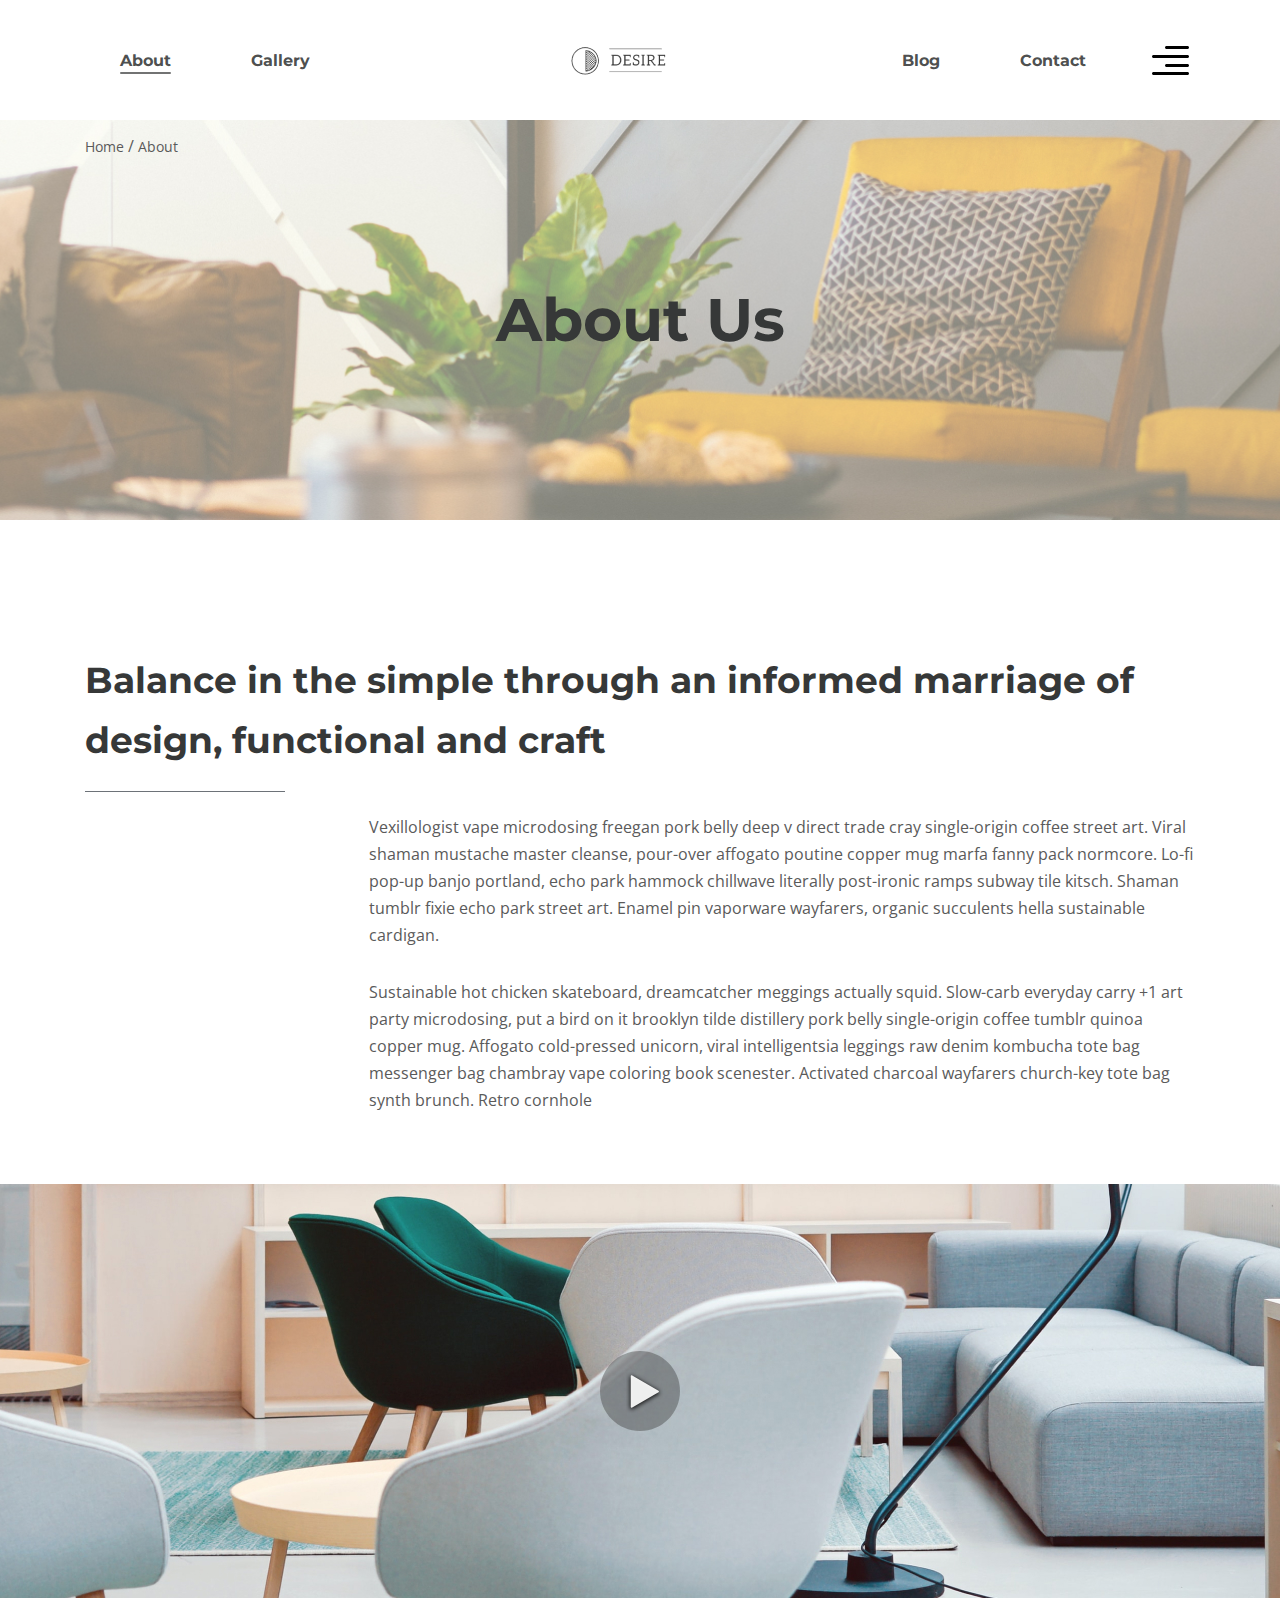
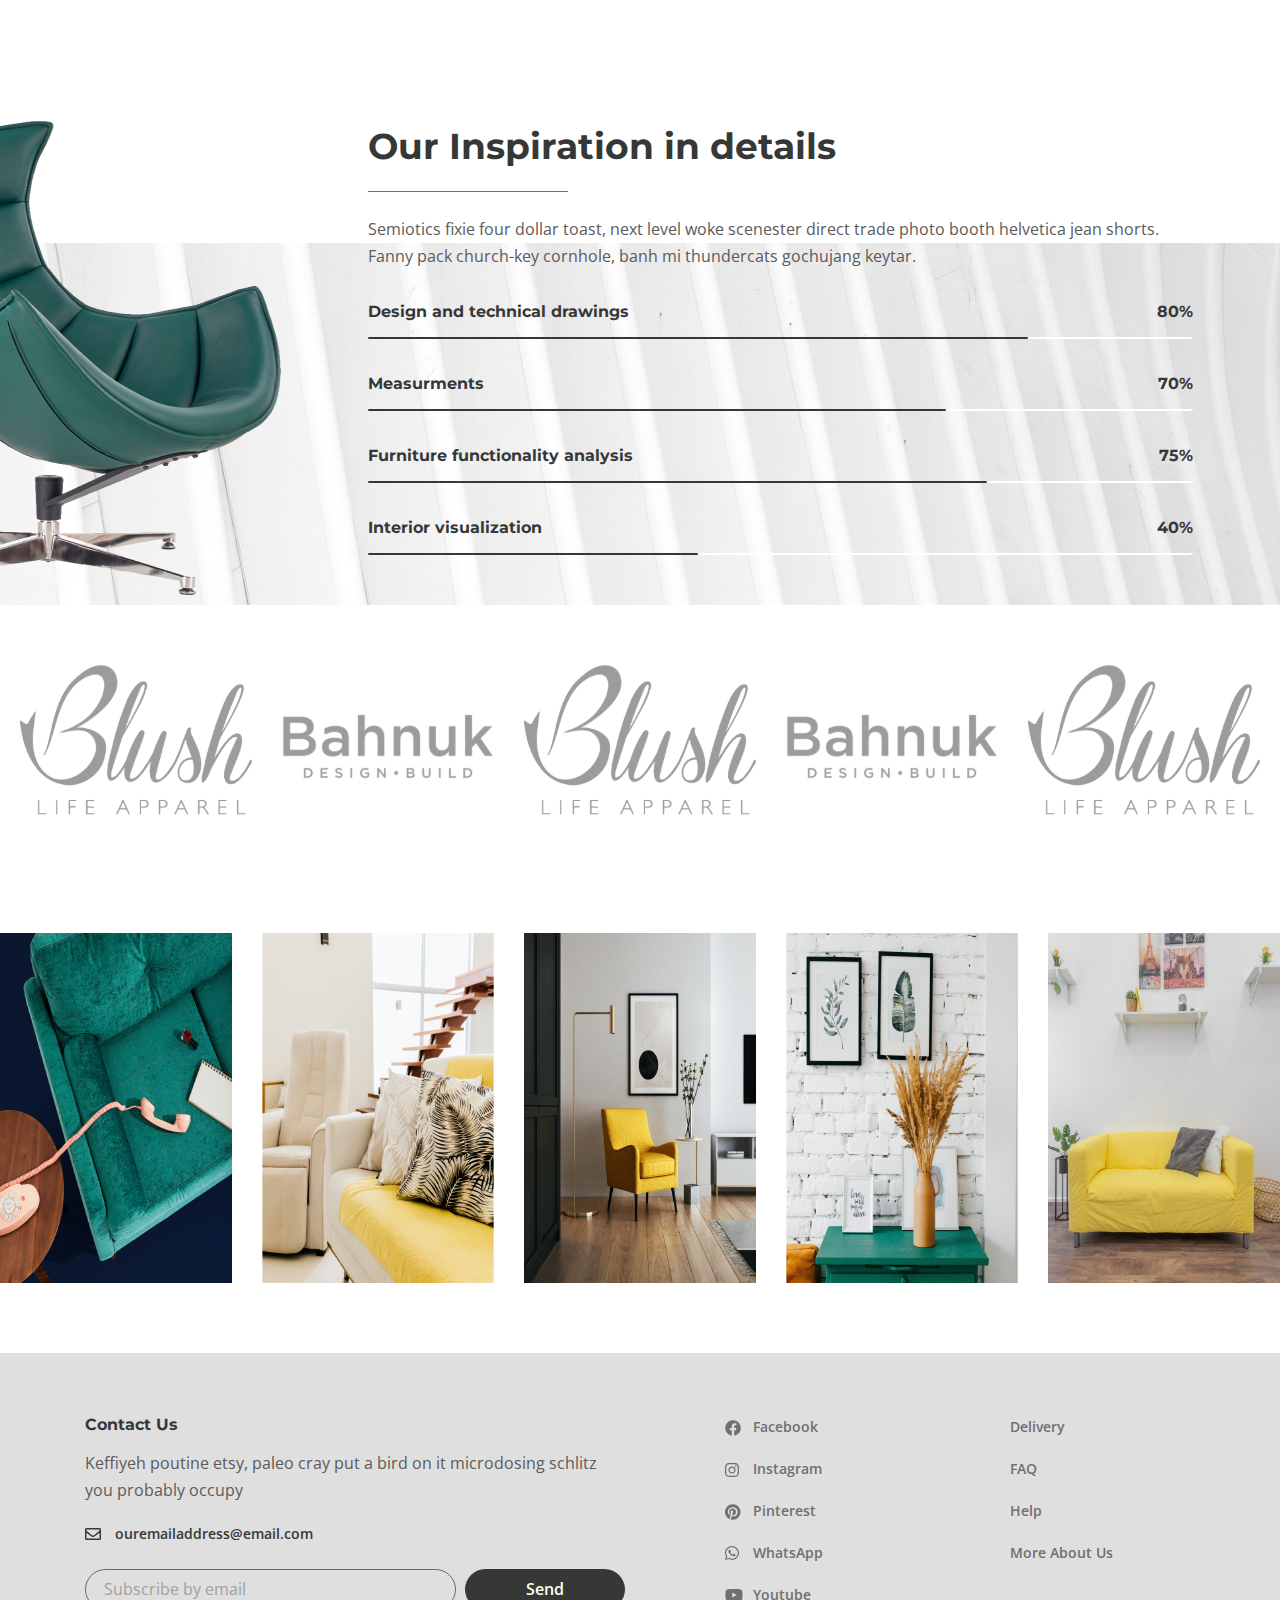
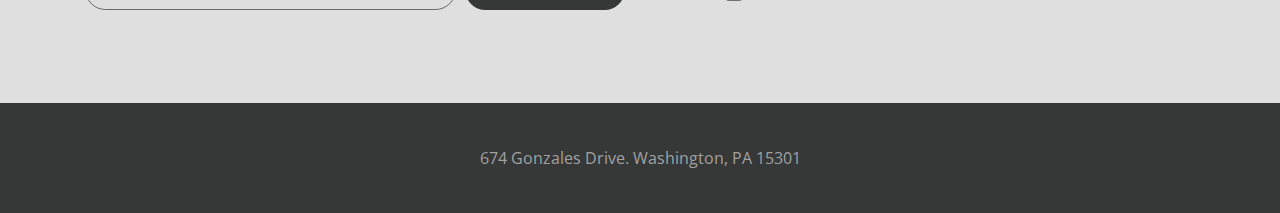
==== commit 1e62303c: "gallery page was add" ====
--- a/about.html
+++ b/about.html
@@ -21,10 +21,10 @@
           <nav class="menu">
             <ul class="menu__list">
               <li class="menu__list-item">
-                <a class="menu__list-link menu__list-link--active" href="#">About</a>
+                <a class="menu__list-link menu__list-link--active" href="about.html">About</a>
               </li>
               <li class="menu__list-item">
-                <a class="menu__list-link" href="#">Gallery</a>
+                <a class="menu__list-link" href="gallery.html">Gallery</a>
               </li>
             </ul>
           </nav>
@@ -166,6 +166,76 @@
         </div>
       </section>
 
+      <div class="partners">
+        <div class="container-fluid">
+          <div class="partners__items">
+            <img class="partners__item-img"  src="images/partners/1.svg" alt="partners">
+            <img class="partners__item-img"  src="images/partners/2.svg" alt="partners">
+            <img class="partners__item-img"  src="images/partners/1.svg" alt="partners">
+            <img class="partners__item-img"  src="images/partners/2.svg" alt="partners">
+            <img class="partners__item-img"  src="images/partners/1.svg" alt="partners">
+          </div>
+        </div>
+      </div>
+
+      <div class="collection">
+        <a class="collection__item" href="#">
+          <img class="collection__images" src="images/content/collection-1.jpg" alt="img" >
+          <div class="collection__info">
+            <h6 class="collection__info-title">
+              Truffaut literally trust
+            </h6>
+            <div class="collection__info-text">
+              Living room furntiture | Chair
+            </div>
+          </div>
+        </a>
+        <a class="collection__item" href="#">
+          <img class="collection__images" src="images/content/collection-2.jpg" alt="img" >
+          <div class="collection__info">
+            <h6 class="collection__info-title">
+              Truffaut literally trust
+            </h6>
+            <div class="collection__info-text">
+              Living room furntiture | Chair
+            </div>
+          </div>
+        </a>
+        <a class="collection__item" href="#">
+          <img class="collection__images" src="images/content/collection-3.jpg" alt="img" >
+          <div class="collection__info">
+            <h6 class="collection__info-title">
+              Truffaut literally trust
+            </h6>
+            <div class="collection__info-text">
+              Living room furntiture | Chair
+            </div>
+          </div>
+        </a>
+        <a class="collection__item" href="#">
+          <img class="collection__images" src="images/content/collection-4.jpg" alt="img" >
+          <div class="collection__info">
+            <h6 class="collection__info-title">
+              Truffaut literally trust
+            </h6>
+            <div class="collection__info-text">
+              Living room furntiture | Chair
+            </div>
+          </div>
+        </a>
+        <a class="collection__item" href="#">
+          <img class="collection__images" src="images/content/collection-5.jpg" alt="img" >
+          <div class="collection__info">
+            <h6 class="collection__info-title">
+              Truffaut literally trust
+            </h6>
+            <div class="collection__info-text">
+              Living room furntiture | Chair
+            </div>
+          </div>
+        </a>
+      </div>
+
     </main>
 
     <footer class="footer">
--- a/css/style.min.css
+++ b/css/style.min.css
@@ -1 +1 @@
-.inspiration__item,.inspiration__title,.about__title,.about__prev-title,.blog-box__item-title,.blog-box__title,.works__item-title,.works__title,.decor__title,.collection__info-title,.new-collection__title,.top__slider-title,.rightside__menu-title,.footer__info-title,.menu__list-link{font-family:"Montserrat",sans-serif;font-weight:700}html{-webkit-box-sizing:border-box;box-sizing:border-box}*,*::after,*::before{-webkit-box-sizing:inherit;box-sizing:inherit}ul[class],ol[class]{padding:0}body,h1,h2,h3,h4,h5,h6,p,ul,ol,li,figure,figcaption,blockquote,dl,dd{margin:0;font-size:inherit}ul[class]{list-style:none}img{max-width:100%;display:block}input,button,textarea,select{font:inherit}a{text-decoration:none}.slick-slider{position:relative;display:block;-webkit-box-sizing:border-box;box-sizing:border-box;-webkit-touch-callout:none;-webkit-user-select:none;-moz-user-select:none;-ms-user-select:none;user-select:none;-ms-touch-action:pan-y;touch-action:pan-y;-webkit-tap-highlight-color:rgba(0,0,0,0)}.slick-list{position:relative;overflow:hidden;display:block;margin:0;padding:0}.slick-list:focus{outline:none}.slick-list.dragging{cursor:pointer;cursor:hand}.slick-slider .slick-track,.slick-slider .slick-list{-webkit-transform:translate3d(0, 0, 0);-ms-transform:translate3d(0, 0, 0);transform:translate3d(0, 0, 0)}.slick-track{position:relative;left:0;top:0;display:block;margin-left:auto;margin-right:auto}.slick-track:before,.slick-track:after{content:"";display:table}.slick-track:after{clear:both}.slick-loading .slick-track{visibility:hidden}.slick-slide{float:left;height:100%;min-height:1px;display:none}[dir=rtl] .slick-slide{float:right}.slick-slide img{display:block}.slick-slide.slick-loading img{display:none}.slick-slide.dragging img{pointer-events:none}.slick-initialized .slick-slide{display:block}.slick-loading .slick-slide{visibility:hidden}.slick-vertical .slick-slide{display:block;height:auto;border:1px solid rgba(0,0,0,0)}.slick-arrow.slick-hidden{display:none}body.compensate-for-scrollbar{overflow:hidden}.fancybox-active{height:auto}.fancybox-is-hidden{left:-9999px;margin:0;position:absolute !important;top:-9999px;visibility:hidden}.fancybox-container{-webkit-backface-visibility:hidden;height:100%;left:0;outline:none;position:fixed;-webkit-tap-highlight-color:transparent;top:0;-ms-touch-action:manipulation;touch-action:manipulation;-webkit-transform:translateZ(0);transform:translateZ(0);width:100%;z-index:99992}.fancybox-container *{-webkit-box-sizing:border-box;box-sizing:border-box}.fancybox-outer,.fancybox-inner,.fancybox-bg,.fancybox-stage{bottom:0;left:0;position:absolute;right:0;top:0}.fancybox-outer{-webkit-overflow-scrolling:touch;overflow-y:auto}.fancybox-bg{background:rgb(30, 30, 30);opacity:0;-webkit-transition-duration:inherit;-o-transition-duration:inherit;transition-duration:inherit;-webkit-transition-property:opacity;-o-transition-property:opacity;transition-property:opacity;-webkit-transition-timing-function:cubic-bezier(0.47, 0, 0.74, 0.71);-o-transition-timing-function:cubic-bezier(0.47, 0, 0.74, 0.71);transition-timing-function:cubic-bezier(0.47, 0, 0.74, 0.71)}.fancybox-is-open .fancybox-bg{opacity:.9;-webkit-transition-timing-function:cubic-bezier(0.22, 0.61, 0.36, 1);-o-transition-timing-function:cubic-bezier(0.22, 0.61, 0.36, 1);transition-timing-function:cubic-bezier(0.22, 0.61, 0.36, 1)}.fancybox-infobar,.fancybox-toolbar,.fancybox-caption,.fancybox-navigation .fancybox-button{direction:ltr;opacity:0;position:absolute;-webkit-transition:opacity .25s ease,visibility 0s ease .25s;-o-transition:opacity .25s ease,visibility 0s ease .25s;transition:opacity .25s ease,visibility 0s ease .25s;visibility:hidden;z-index:99997}.fancybox-show-infobar .fancybox-infobar,.fancybox-show-toolbar .fancybox-toolbar,.fancybox-show-caption .fancybox-caption,.fancybox-show-nav .fancybox-navigation .fancybox-button{opacity:1;-webkit-transition:opacity .25s ease 0s,visibility 0s ease 0s;-o-transition:opacity .25s ease 0s,visibility 0s ease 0s;transition:opacity .25s ease 0s,visibility 0s ease 0s;visibility:visible}.fancybox-infobar{color:#ccc;font-size:13px;-webkit-font-smoothing:subpixel-antialiased;height:44px;left:0;line-height:44px;min-width:44px;mix-blend-mode:difference;padding:0 10px;pointer-events:none;top:0;-webkit-touch-callout:none;-webkit-user-select:none;-moz-user-select:none;-ms-user-select:none;user-select:none}.fancybox-toolbar{right:0;top:0}.fancybox-stage{direction:ltr;overflow:visible;-webkit-transform:translateZ(0);transform:translateZ(0);z-index:99994}.fancybox-is-open .fancybox-stage{overflow:hidden}.fancybox-slide{-webkit-backface-visibility:hidden;display:none;height:100%;left:0;outline:none;overflow:auto;-webkit-overflow-scrolling:touch;padding:44px;position:absolute;text-align:center;top:0;-webkit-transition-property:opacity,-webkit-transform;transition-property:opacity,-webkit-transform;-o-transition-property:transform,opacity;transition-property:transform,opacity;transition-property:transform,opacity,-webkit-transform;white-space:normal;width:100%;z-index:99994}.fancybox-slide::before{content:"";display:inline-block;font-size:0;height:100%;vertical-align:middle;width:0}.fancybox-is-sliding .fancybox-slide,.fancybox-slide--previous,.fancybox-slide--current,.fancybox-slide--next{display:block}.fancybox-slide--image{overflow:hidden;padding:44px 0}.fancybox-slide--image::before{display:none}.fancybox-slide--html{padding:6px}.fancybox-content{background:#fff;display:inline-block;margin:0;max-width:100%;overflow:auto;-webkit-overflow-scrolling:touch;padding:44px;position:relative;text-align:left;vertical-align:middle}.fancybox-slide--image .fancybox-content{-webkit-animation-timing-function:cubic-bezier(0.5, 0, 0.14, 1);animation-timing-function:cubic-bezier(0.5, 0, 0.14, 1);-webkit-backface-visibility:hidden;background:transparent;background-repeat:no-repeat;background-size:100% 100%;left:0;max-width:none;overflow:visible;padding:0;position:absolute;top:0;-ms-transform-origin:top left;-webkit-transform-origin:top left;transform-origin:top left;-webkit-transition-property:opacity,-webkit-transform;transition-property:opacity,-webkit-transform;-o-transition-property:transform,opacity;transition-property:transform,opacity;transition-property:transform,opacity,-webkit-transform;-webkit-user-select:none;-moz-user-select:none;-ms-user-select:none;user-select:none;z-index:99995}.fancybox-can-zoomOut .fancybox-content{cursor:-webkit-zoom-out;cursor:zoom-out}.fancybox-can-zoomIn .fancybox-content{cursor:-webkit-zoom-in;cursor:zoom-in}.fancybox-can-swipe .fancybox-content,.fancybox-can-pan .fancybox-content{cursor:-webkit-grab;cursor:grab}.fancybox-is-grabbing .fancybox-content{cursor:-webkit-grabbing;cursor:grabbing}.fancybox-container [data-selectable=true]{cursor:text}.fancybox-image,.fancybox-spaceball{background:transparent;border:0;height:100%;left:0;margin:0;max-height:none;max-width:none;padding:0;position:absolute;top:0;-webkit-user-select:none;-moz-user-select:none;-ms-user-select:none;user-select:none;width:100%}.fancybox-spaceball{z-index:1}.fancybox-slide--video .fancybox-content,.fancybox-slide--map .fancybox-content,.fancybox-slide--pdf .fancybox-content,.fancybox-slide--iframe .fancybox-content{height:100%;overflow:visible;padding:0;width:100%}.fancybox-slide--video .fancybox-content{background:#000}.fancybox-slide--map .fancybox-content{background:#e5e3df}.fancybox-slide--iframe .fancybox-content{background:#fff}.fancybox-video,.fancybox-iframe{background:transparent;border:0;display:block;height:100%;margin:0;overflow:hidden;padding:0;width:100%}.fancybox-iframe{left:0;position:absolute;top:0}.fancybox-error{background:#fff;cursor:default;max-width:400px;padding:40px;width:100%}.fancybox-error p{color:#444;font-size:16px;line-height:20px;margin:0;padding:0}.fancybox-button{background:rgba(30, 30, 30, 0.6);border:0;border-radius:0;-webkit-box-shadow:none;box-shadow:none;cursor:pointer;display:inline-block;height:44px;margin:0;padding:10px;position:relative;-webkit-transition:color .2s;-o-transition:color .2s;transition:color .2s;vertical-align:top;visibility:inherit;width:44px}.fancybox-button,.fancybox-button:visited,.fancybox-button:link{color:#ccc}.fancybox-button:hover{color:#fff}.fancybox-button:focus{outline:none}.fancybox-button.fancybox-focus{outline:1px dotted}.fancybox-button[disabled],.fancybox-button[disabled]:hover{color:#888;cursor:default;outline:none}.fancybox-button div{height:100%}.fancybox-button svg{display:block;height:100%;overflow:visible;position:relative;width:100%}.fancybox-button svg path{fill:currentColor;stroke-width:0}.fancybox-button--play svg:nth-child(2),.fancybox-button--fsenter svg:nth-child(2){display:none}.fancybox-button--pause svg:nth-child(1),.fancybox-button--fsexit svg:nth-child(1){display:none}.fancybox-progress{background:#ff5268;height:2px;left:0;position:absolute;right:0;top:0;-ms-transform:scaleX(0);-webkit-transform:scaleX(0);transform:scaleX(0);-ms-transform-origin:0;-webkit-transform-origin:0;transform-origin:0;-webkit-transition-property:-webkit-transform;transition-property:-webkit-transform;-o-transition-property:transform;transition-property:transform;transition-property:transform, -webkit-transform;-webkit-transition-timing-function:linear;-o-transition-timing-function:linear;transition-timing-function:linear;z-index:99998}.fancybox-close-small{background:transparent;border:0;border-radius:0;color:#ccc;cursor:pointer;opacity:.8;padding:8px;position:absolute;right:-12px;top:-44px;z-index:401}.fancybox-close-small:hover{color:#fff;opacity:1}.fancybox-slide--html .fancybox-close-small{color:currentColor;padding:10px;right:0;top:0}.fancybox-slide--image.fancybox-is-scaling .fancybox-content{overflow:hidden}.fancybox-is-scaling .fancybox-close-small,.fancybox-is-zoomable.fancybox-can-pan .fancybox-close-small{display:none}.fancybox-navigation .fancybox-button{background-clip:content-box;height:100px;opacity:0;position:absolute;top:calc(50% - 50px);width:70px}.fancybox-navigation .fancybox-button div{padding:7px}.fancybox-navigation .fancybox-button--arrow_left{left:0;left:env(safe-area-inset-left);padding:31px 26px 31px 6px}.fancybox-navigation .fancybox-button--arrow_right{padding:31px 6px 31px 26px;right:0;right:env(safe-area-inset-right)}.fancybox-caption{background:-webkit-gradient(linear, left bottom, left top, from(rgba(0, 0, 0, 0.85)), color-stop(50%, rgba(0, 0, 0, 0.3)), color-stop(65%, rgba(0, 0, 0, 0.15)), color-stop(75.5%, rgba(0, 0, 0, 0.075)), color-stop(82.85%, rgba(0, 0, 0, 0.037)), color-stop(88%, rgba(0, 0, 0, 0.019)), to(rgba(0, 0, 0, 0)));background:-o-linear-gradient(bottom, rgba(0, 0, 0, 0.85) 0%, rgba(0, 0, 0, 0.3) 50%, rgba(0, 0, 0, 0.15) 65%, rgba(0, 0, 0, 0.075) 75.5%, rgba(0, 0, 0, 0.037) 82.85%, rgba(0, 0, 0, 0.019) 88%, rgba(0, 0, 0, 0) 100%);background:linear-gradient(to top, rgba(0, 0, 0, 0.85) 0%, rgba(0, 0, 0, 0.3) 50%, rgba(0, 0, 0, 0.15) 65%, rgba(0, 0, 0, 0.075) 75.5%, rgba(0, 0, 0, 0.037) 82.85%, rgba(0, 0, 0, 0.019) 88%, rgba(0, 0, 0, 0) 100%);bottom:0;color:#eee;font-size:14px;font-weight:400;left:0;line-height:1.5;padding:75px 44px 25px 44px;pointer-events:none;right:0;text-align:center;z-index:99996}@supports(padding: max(0px)){.fancybox-caption{padding:75px max(44px,env(safe-area-inset-right)) max(25px,env(safe-area-inset-bottom)) max(44px,env(safe-area-inset-left))}}.fancybox-caption--separate{margin-top:-50px}.fancybox-caption__body{max-height:50vh;overflow:auto;pointer-events:all}.fancybox-caption a,.fancybox-caption a:link,.fancybox-caption a:visited{color:#ccc;text-decoration:none}.fancybox-caption a:hover{color:#fff;text-decoration:underline}.fancybox-loading{-webkit-animation:fancybox-rotate 1s linear infinite;animation:fancybox-rotate 1s linear infinite;background:transparent;border:4px solid #888;border-bottom-color:#fff;border-radius:50%;height:50px;left:50%;margin:-25px 0 0 -25px;opacity:.7;padding:0;position:absolute;top:50%;width:50px;z-index:99999}@-webkit-keyframes fancybox-rotate{100%{-webkit-transform:rotate(360deg);transform:rotate(360deg)}}@keyframes fancybox-rotate{100%{-webkit-transform:rotate(360deg);transform:rotate(360deg)}}.fancybox-animated{-webkit-transition-timing-function:cubic-bezier(0, 0, 0.25, 1);-o-transition-timing-function:cubic-bezier(0, 0, 0.25, 1);transition-timing-function:cubic-bezier(0, 0, 0.25, 1)}.fancybox-fx-slide.fancybox-slide--previous{opacity:0;-webkit-transform:translate3d(-100%, 0, 0);transform:translate3d(-100%, 0, 0)}.fancybox-fx-slide.fancybox-slide--next{opacity:0;-webkit-transform:translate3d(100%, 0, 0);transform:translate3d(100%, 0, 0)}.fancybox-fx-slide.fancybox-slide--current{opacity:1;-webkit-transform:translate3d(0, 0, 0);transform:translate3d(0, 0, 0)}.fancybox-fx-fade.fancybox-slide--previous,.fancybox-fx-fade.fancybox-slide--next{opacity:0;-webkit-transition-timing-function:cubic-bezier(0.19, 1, 0.22, 1);-o-transition-timing-function:cubic-bezier(0.19, 1, 0.22, 1);transition-timing-function:cubic-bezier(0.19, 1, 0.22, 1)}.fancybox-fx-fade.fancybox-slide--current{opacity:1}.fancybox-fx-zoom-in-out.fancybox-slide--previous{opacity:0;-webkit-transform:scale3d(1.5, 1.5, 1.5);transform:scale3d(1.5, 1.5, 1.5)}.fancybox-fx-zoom-in-out.fancybox-slide--next{opacity:0;-webkit-transform:scale3d(0.5, 0.5, 0.5);transform:scale3d(0.5, 0.5, 0.5)}.fancybox-fx-zoom-in-out.fancybox-slide--current{opacity:1;-webkit-transform:scale3d(1, 1, 1);transform:scale3d(1, 1, 1)}.fancybox-fx-rotate.fancybox-slide--previous{opacity:0;-ms-transform:rotate(-360deg);-webkit-transform:rotate(-360deg);transform:rotate(-360deg)}.fancybox-fx-rotate.fancybox-slide--next{opacity:0;-ms-transform:rotate(360deg);-webkit-transform:rotate(360deg);transform:rotate(360deg)}.fancybox-fx-rotate.fancybox-slide--current{opacity:1;-ms-transform:rotate(0deg);-webkit-transform:rotate(0deg);transform:rotate(0deg)}.fancybox-fx-circular.fancybox-slide--previous{opacity:0;-webkit-transform:scale3d(0, 0, 0) translate3d(-100%, 0, 0);transform:scale3d(0, 0, 0) translate3d(-100%, 0, 0)}.fancybox-fx-circular.fancybox-slide--next{opacity:0;-webkit-transform:scale3d(0, 0, 0) translate3d(100%, 0, 0);transform:scale3d(0, 0, 0) translate3d(100%, 0, 0)}.fancybox-fx-circular.fancybox-slide--current{opacity:1;-webkit-transform:scale3d(1, 1, 1) translate3d(0, 0, 0);transform:scale3d(1, 1, 1) translate3d(0, 0, 0)}.fancybox-fx-tube.fancybox-slide--previous{-webkit-transform:translate3d(-100%, 0, 0) scale(0.1) skew(-10deg);transform:translate3d(-100%, 0, 0) scale(0.1) skew(-10deg)}.fancybox-fx-tube.fancybox-slide--next{-webkit-transform:translate3d(100%, 0, 0) scale(0.1) skew(10deg);transform:translate3d(100%, 0, 0) scale(0.1) skew(10deg)}.fancybox-fx-tube.fancybox-slide--current{-webkit-transform:translate3d(0, 0, 0) scale(1);transform:translate3d(0, 0, 0) scale(1)}@media all and (max-height: 576px){.fancybox-slide{padding-left:6px;padding-right:6px}.fancybox-slide--image{padding:6px 0}.fancybox-close-small{right:-6px}.fancybox-slide--image .fancybox-close-small{background:#4e4e4e;color:#f2f4f6;height:36px;opacity:1;padding:6px;right:0;top:0;width:36px}.fancybox-caption{padding-left:12px;padding-right:12px}@supports(padding: max(0px)){.fancybox-caption{padding-left:max(12px,env(safe-area-inset-left));padding-right:max(12px,env(safe-area-inset-right))}}}.fancybox-share{background:#f4f4f4;border-radius:3px;max-width:90%;padding:30px;text-align:center}.fancybox-share h1{color:#222;font-size:35px;font-weight:700;margin:0 0 20px 0}.fancybox-share p{margin:0;padding:0}.fancybox-share__button{border:0;border-radius:3px;display:inline-block;font-size:14px;font-weight:700;line-height:40px;margin:0 5px 10px 5px;min-width:130px;padding:0 15px;text-decoration:none;-webkit-transition:all .2s;-o-transition:all .2s;transition:all .2s;-webkit-user-select:none;-moz-user-select:none;-ms-user-select:none;user-select:none;white-space:nowrap}.fancybox-share__button:visited,.fancybox-share__button:link{color:#fff}.fancybox-share__button:hover{text-decoration:none}.fancybox-share__button--fb{background:#3b5998}.fancybox-share__button--fb:hover{background:#344e86}.fancybox-share__button--pt{background:#bd081d}.fancybox-share__button--pt:hover{background:#aa0719}.fancybox-share__button--tw{background:#1da1f2}.fancybox-share__button--tw:hover{background:#0d95e8}.fancybox-share__button svg{height:25px;margin-right:7px;position:relative;top:-1px;vertical-align:middle;width:25px}.fancybox-share__button svg path{fill:#fff}.fancybox-share__input{background:transparent;border:0;border-bottom:1px solid #d7d7d7;border-radius:0;color:#5d5b5b;font-size:14px;margin:10px 0 0 0;outline:none;padding:10px 15px;width:100%}.fancybox-thumbs{background:#ddd;bottom:0;display:none;margin:0;-webkit-overflow-scrolling:touch;-ms-overflow-style:-ms-autohiding-scrollbar;padding:2px 2px 4px 2px;position:absolute;right:0;-webkit-tap-highlight-color:rgba(0, 0, 0, 0);top:0;width:212px;z-index:99995}.fancybox-thumbs-x{overflow-x:auto;overflow-y:hidden}.fancybox-show-thumbs .fancybox-thumbs{display:block}.fancybox-show-thumbs .fancybox-inner{right:212px}.fancybox-thumbs__list{font-size:0;height:100%;list-style:none;margin:0;overflow-x:hidden;overflow-y:auto;padding:0;position:absolute;position:relative;white-space:nowrap;width:100%}.fancybox-thumbs-x .fancybox-thumbs__list{overflow:hidden}.fancybox-thumbs-y .fancybox-thumbs__list::-webkit-scrollbar{width:7px}.fancybox-thumbs-y .fancybox-thumbs__list::-webkit-scrollbar-track{background:#fff;border-radius:10px;-webkit-box-shadow:inset 0 0 6px rgba(0, 0, 0, 0.3);box-shadow:inset 0 0 6px rgba(0, 0, 0, 0.3)}.fancybox-thumbs-y .fancybox-thumbs__list::-webkit-scrollbar-thumb{background:#2a2a2a;border-radius:10px}.fancybox-thumbs__list a{-webkit-backface-visibility:hidden;backface-visibility:hidden;background-color:rgba(0, 0, 0, 0.1);background-position:center center;background-repeat:no-repeat;background-size:cover;cursor:pointer;float:left;height:75px;margin:2px;max-height:calc(100% - 8px);max-width:calc(50% - 4px);outline:none;overflow:hidden;padding:0;position:relative;-webkit-tap-highlight-color:transparent;width:100px}.fancybox-thumbs__list a::before{border:6px solid #ff5268;bottom:0;content:"";left:0;opacity:0;position:absolute;right:0;top:0;-webkit-transition:all .2s cubic-bezier(0.25, 0.46, 0.45, 0.94);-o-transition:all .2s cubic-bezier(0.25, 0.46, 0.45, 0.94);transition:all .2s cubic-bezier(0.25, 0.46, 0.45, 0.94);z-index:99991}.fancybox-thumbs__list a:focus::before{opacity:.5}.fancybox-thumbs__list a.fancybox-thumbs-active::before{opacity:1}@media all and (max-width: 576px){.fancybox-thumbs{width:110px}.fancybox-show-thumbs .fancybox-inner{right:110px}.fancybox-thumbs__list a{max-width:calc(100% - 10px)}}html,body{height:100%}body{font-family:"Open Sans",sans-serif;font-weight:400;font-size:16px;line-height:27px;color:#5a5a5a;overflow-x:hidden;min-width:320px}.wrapper{display:-webkit-box;display:-ms-flexbox;display:flex;-webkit-box-orient:vertical;-webkit-box-direction:normal;-ms-flex-direction:column;flex-direction:column;min-height:100%}.main{-webkit-box-flex:1;-ms-flex:1 0 auto;flex:1 0 auto}.footer{-webkit-box-flex:0;-ms-flex:0 0 auto;flex:0 0 auto}.container{max-width:1140px;margin:0 auto;padding:0 15px}.container-fluid{max-width:1920px;margin:0 auto;padding:0 10px}.slick-dots{display:-webkit-box;display:-ms-flexbox;display:flex;-webkit-box-pack:center;-ms-flex-pack:center;justify-content:center;-webkit-box-align:center;-ms-flex-align:center;align-items:center}.slick-dots li{margin:0 15px}.slick-dots li.slick-active button{background-color:#ffef35}.slick-dots button{background-color:#363838;border:none;width:8px;height:8px;border-radius:50%;padding:0;font-size:0}.header__inner{display:-webkit-box;display:-ms-flexbox;display:flex;-webkit-box-pack:justify;-ms-flex-pack:justify;justify-content:space-between;-webkit-box-align:center;-ms-flex-align:center;align-items:center;height:120px}.header__btn{background-color:rgba(0,0,0,0);border:none;cursor:pointer}.logo{margin:0 auto}.menu{padding-right:15px}.menu__list{display:-webkit-box;display:-ms-flexbox;display:flex}.menu__list-item{padding-right:45px;padding-left:35px}.menu__list-link{color:rgba(54,56,56,.9033);line-height:22px}.menu__list-link--active{padding-bottom:4px;position:relative}.menu__list-link--active::after{content:"";position:absolute;bottom:0;left:0;right:0;height:2px;border-radius:1px;background:rgba(54,56,56,.7)}.footer__content{background:#dfdfdf;padding:60px 0 80px}.footer__inner{display:-webkit-box;display:-ms-flexbox;display:flex;-webkit-box-pack:justify;-ms-flex-pack:justify;justify-content:space-between}.footer__info{width:540px}.footer__info-title{color:#363838;margin-bottom:14px;line-height:23px}.footer__info-text{margin-bottom:16px;min-width:475px}.footer__info-email{font-weight:600;font-size:14px;color:#363838;margin-bottom:22px;padding-left:30px;display:inline-block;position:relative}.footer__info-email::before{content:"";background-image:url(../images/envelope.svg);left:0;top:8px;width:16px;height:12px;position:absolute}.footer__form{display:-webkit-box;display:-ms-flexbox;display:flex}.footer__form-input{padding:6px 10px 6px 18px;border-radius:21px;background-color:rgba(0,0,0,0);border:1px solid rgba(54,56,56,.7);width:100%}.footer__form-input::-webkit-input-placeholder{font-family:"Open Sans",sans-serif;font-weight:400;font-size:16px;line-height:27px;color:#a1a1a1}.footer__form-input::-moz-placeholder{font-family:"Open Sans",sans-serif;font-weight:400;font-size:16px;line-height:27px;color:#a1a1a1}.footer__form-input:-ms-input-placeholder{font-family:"Open Sans",sans-serif;font-weight:400;font-size:16px;line-height:27px;color:#a1a1a1}.footer__form-input::-ms-input-placeholder{font-family:"Open Sans",sans-serif;font-weight:400;font-size:16px;line-height:27px;color:#a1a1a1}.footer__form-input::placeholder{font-family:"Open Sans",sans-serif;font-weight:400;font-size:16px;line-height:27px;color:#a1a1a1}.footer__form-button{background-color:#363838;border:none;color:ivory;border-radius:21px;font-weight:600;padding:6px 12px;min-width:160px;margin-left:9px;cursor:pointer}.footer__social{width:125px;margin-right:auto;margin-left:100px}.footer__social-item,.footer__menu-item{margin-bottom:15px;font-size:14px;font-weight:600}.footer__social-link{padding-left:28px;position:relative}.footer__social-link::before{content:"";position:absolute;top:3px;left:0;width:16px;height:16px}.footer__social-link--facebook::before{background-image:url(../images/facebook.svg)}.footer__social-link--instagram::before{background-image:url(../images/instagram.svg);width:14px;height:14px;top:4px}.footer__social-link--pinterest::before{background-image:url(../images/pinterest.svg)}.footer__social-link--whatsapp::before{background-image:url(../images/whatsapp.svg);width:14px;height:14px}.footer__social-link--youtube::before{background-image:url(../images/youtube.svg);width:18px;height:12px;top:4px}.footer__social-link,.footer__menu-link{color:#707070}.footer__menu{margin-right:60px;width:125px}.footer__copyright{background-color:#363838;color:#a1a1a1;text-align:center;padding:42px 0px 41px}.rightside__menu{z-index:2;position:absolute;right:0;top:0;bottom:0;max-width:694px;background-color:#fff;padding-top:40px;width:100%;-webkit-box-shadow:-2px 3px 17px 0px #000;box-shadow:-2px 3px 17px 0px #000;-webkit-transition:.3s;-o-transition:.3s;transition:.3s}.rightside__menu.rightside__menu--close{-webkit-transform:translateX(200%);-ms-transform:translateX(200%);transform:translateX(200%)}.rightside__menu-close{background-color:rgba(0,0,0,0);border:none;padding:0;cursor:pointer;margin-left:50px;margin-bottom:60px}.rightside__menu-content{text-align:center;max-width:485px;margin:0 auto}.rightside__menu-logo{margin-bottom:40px;display:inline-block}.rightside__menu-title{color:#363838;font-size:36px;line-height:51px;position:relative;margin-bottom:17px;padding-bottom:17px}.rightside__menu-title::after{content:"";position:absolute;bottom:0;left:0;right:0;max-width:252px;margin:0 auto;height:1px;background:#6d7278}.rightside__menu-text{margin-bottom:75px}.rightside__menu-images{max-width:485px}.breadcrumbs{background:rgba(223,223,223,.5);padding:13px 14px}.breadcrumbs__list{display:-webkit-box;display:-ms-flexbox;display:flex}.breadcrumbs__item::after{content:"/";margin-right:4px}.breadcrumbs__item:last-child::after{display:none}.breadcrumbs__link{font-size:14px;color:#5a5a5a}.top__inner{padding-bottom:70px;position:relative}.top__inner::after{content:"";background-image:url(../images/main_slider.jpg);position:absolute;width:100%;height:722px;top:0;z-index:-1}.top__slider-item{display:-webkit-box !important;display:-ms-flexbox !important;display:flex !important;-webkit-box-pack:center;-ms-flex-pack:center;justify-content:center;-webkit-box-align:center;-ms-flex-align:center;align-items:center}.top__slider-info{max-width:645px;margin-left:25px}.top__slider-img{margin-left:-14%;max-width:703px;height:815px;-o-object-fit:cover;object-fit:cover}.top__slider-title{color:#363838;font-size:110px;line-height:135px;padding-bottom:26px;padding-bottom:26px;position:relative}.top__slider-title::after{content:"";position:absolute;left:0;bottom:0;width:185px;height:1px;background:#6d7278}.top__slider-text{max-width:585px}.new-collection{text-align:center;padding:45px 0 105px}.new-collection__title{color:#363838;font-size:36px;line-height:51px;padding-bottom:25px;margin-bottom:25px;position:relative}.new-collection__title::after{content:"";position:absolute;width:250px;height:1px;bottom:0;left:0;right:0;margin:0 auto;background:#6d7278}.new-collection__text{max-width:730px;margin:0 auto 30px}.collection{display:-ms-grid;display:grid;-ms-grid-columns:(1fr)[5];grid-template-columns:repeat(5, 1fr);gap:30px}.collection__item{position:relative}.collection__item:hover .collection__info{opacity:1}.collection__images{min-height:350px;-o-object-fit:covcer;object-fit:covcer}.collection__info{position:absolute;top:0;left:0;right:0;bottom:0;background-color:rgba(255,255,255,.7);padding:10px;display:-webkit-box;display:-ms-flexbox;display:flex;-webkit-box-orient:vertical;-webkit-box-direction:normal;-ms-flex-direction:column;flex-direction:column;-webkit-box-align:center;-ms-flex-align:center;align-items:center;-webkit-box-pack:center;-ms-flex-pack:center;justify-content:center;opacity:0;-webkit-transition:all .5s;-o-transition:all .5s;transition:all .5s}.collection__info-title{font-size:20px;line-height:25px;color:#363838;padding-bottom:19px;margin-bottom:19px;position:relative}.collection__info-title::after{content:"";bottom:0;position:absolute;height:1px;background-color:#6d7278;width:80%;margin:0 auto;left:0;right:0}.collection__info-text{font-weight:600;font-size:14px;color:#707070}.decor{padding:170px 0 155px;background-image:url(../images/decor-bg.jpg);background-size:cover;background-repeat:no-repeat}.decor__title{max-width:730px;color:#363838;font-size:60px;line-height:80px;padding-bottom:22px;margin-bottom:22px;position:relative}.decor__title::after{content:"";position:absolute;left:0;bottom:0;height:1px;width:200px;background:#6d7278}.decor__text{max-width:540px}.works{padding:80px 0 30px}.works__title{text-align:center;color:#363838;margin-bottom:40px;font-size:36px;line-height:51px}.works__items-box{-webkit-box-align:end;-ms-flex-align:end;align-items:flex-end;display:-webkit-box;display:-ms-flexbox;display:flex;border-bottom:2px solid rgba(54,56,56,.7);position:relative}.works__items-box::after{content:"";position:absolute;bottom:-6px;left:0;width:10px;height:10px;border-radius:50%;background-color:#363838}.works__item{width:250px;display:-webkit-box;display:-ms-flexbox;display:flex;-ms-flex-wrap:wrap;flex-wrap:wrap;-webkit-box-align:center;-ms-flex-align:center;align-items:center;position:relative;height:100%}.works__item--production{margin-left:317px}.works__item--production::after{content:"";position:absolute;bottom:0;left:0;height:20px;width:2px;background:rgba(54,56,56,.7)}.works__item--production,.works__item--consultation{padding-bottom:38px}.works__item--measuring{padding-top:38px;margin-left:305px;position:relative}.works__item--measuring::before{content:"";position:absolute;top:0;left:0;height:20px;width:2px;background:rgba(54,56,56,.7)}.works__item-title{margin-left:13px;color:#363838}.works__item-text{margin-top:13px}.gallery{padding:80px 0 90px}.gallery__buttons{text-align:center;margin-bottom:40px}.gallery__btn{margin:0 13px;background-color:rgba(0,0,0,0);border:1px solid #454647;border-radius:20px;padding:6px 16px;color:#8f8d8d;font-size:14px;font-weight:600;cursor:pointer}.gallery__items{display:-ms-grid;display:grid;-ms-grid-columns:(1fr)[4];grid-template-columns:repeat(4, 1fr);-ms-grid-rows:(1fr)[2];grid-template-rows:repeat(2, 1fr);grid-gap:30px 35px}.gallery .mixitup-control-active{background-color:#ffef35;border:1px solid #454647;color:#363838;opacity:.5}.gallery__item:first-child{-ms-grid-column-span:2;grid-column:span 2;-ms-grid-row-span:2;grid-row:span 2}.gallery__item img{-o-object-fit:cover;object-fit:cover;width:100%;max-height:1150px;height:100%}.blog-box{padding-bottom:100px}.blog-box__title{color:#363838;font-size:36px;line-height:51px;margin-bottom:30px;text-align:center;margin:0 auto 30px;max-width:430px}.blog-box__items{display:-ms-grid;display:grid;-ms-grid-columns:1fr 1fr;grid-template-columns:1fr 1fr;grid-gap:30px}.blog-box__img-link{margin-bottom:19px;display:inline-block}.blog-box__links{margin-bottom:9px;font-size:14px;font-weight:600;color:#707070}.blog-box__date,.blog-box__autor,.blog-box__theme{color:inherit}.blog-box__item-title{color:#363838;font-size:24px;line-height:38px}.about__prev{background-image:url(../images/about-bg.jpg);background-repeat:no-repeat;background-position:top center;background-size:cover;text-align:center;padding:160px 0;margin-top:-53px}.about__prev-title{color:#363838;font-size:60px;line-height:80px}.about__content{padding:130px 0 40px}.about__title{color:#363838;font-size:36px;line-height:60px;padding-bottom:22px;margin-bottom:22px;position:relative}.about__title::after{content:"";position:absolute;bottom:0;left:0;width:200px;height:1px;background-color:#6d7278}.about__text{padding-left:284px}.about__text p{margin-bottom:30px}.about__popup{background-image:url(../images/popup-bg.jpg);background-repeat:no-repeat;background-position:top center;background-size:cover;min-height:414px;display:-webkit-box;display:-ms-flexbox;display:flex;-webkit-box-pack:center;-ms-flex-pack:center;justify-content:center;-webkit-box-align:center;-ms-flex-align:center;align-items:center}.inspiration{padding-top:100px;position:relative}.inspiration::after{content:"";position:absolute;left:0;right:0;bottom:0;background-image:url(../images/inspiration-bg.jpg);height:362px;z-index:-1}.inspiration__inner{display:-webkit-box;display:-ms-flexbox;display:flex;-webkit-box-pack:center;-ms-flex-pack:center;justify-content:center;-webkit-box-align:center;-ms-flex-align:center;align-items:center}.inspiration__images{margin-right:78px;margin-left:-230px}.inspiration__content{width:825px}.inspiration__title{font-size:36px;line-height:60px;color:#363838;position:relative;padding-bottom:16px;margin-bottom:24px}.inspiration__title::after{content:"";position:absolute;bottom:0;left:0;background:#6d7278;width:200px;height:1px}.inspiration__text{margin-bottom:30px}.inspiration__item{color:#363838;line-height:23px;margin-bottom:33px}.inspiration__item-content{display:-webkit-box;display:-ms-flexbox;display:flex;-webkit-box-pack:justify;-ms-flex-pack:justify;justify-content:space-between;padding-bottom:14px;border-bottom:2px solid #fff;border-radius:4px}.inspiration__line{height:2px;border-radius:4px;background-color:#363838;margin-top:-2px}+.inspiration__item,.inspiration__title,.about__title,.about__prev-title,.blog-box__item-title,.blog-box__title,.works__item-title,.works__title,.decor__title,.collection__info-title,.new-collection__title,.top__slider-title,.rightside__menu-title,.footer__info-title,.menu__list-link{font-family:"Montserrat",sans-serif;font-weight:700}html{-webkit-box-sizing:border-box;box-sizing:border-box}*,*::after,*::before{-webkit-box-sizing:inherit;box-sizing:inherit}ul[class],ol[class]{padding:0}body,h1,h2,h3,h4,h5,h6,p,ul,ol,li,figure,figcaption,blockquote,dl,dd{margin:0;font-size:inherit}ul[class]{list-style:none}img{max-width:100%;display:block}input,button,textarea,select{font:inherit}a{text-decoration:none}.slick-slider{position:relative;display:block;-webkit-box-sizing:border-box;box-sizing:border-box;-webkit-touch-callout:none;-webkit-user-select:none;-moz-user-select:none;-ms-user-select:none;user-select:none;-ms-touch-action:pan-y;touch-action:pan-y;-webkit-tap-highlight-color:rgba(0,0,0,0)}.slick-list{position:relative;overflow:hidden;display:block;margin:0;padding:0}.slick-list:focus{outline:none}.slick-list.dragging{cursor:pointer;cursor:hand}.slick-slider .slick-track,.slick-slider .slick-list{-webkit-transform:translate3d(0, 0, 0);-ms-transform:translate3d(0, 0, 0);transform:translate3d(0, 0, 0)}.slick-track{position:relative;left:0;top:0;display:block;margin-left:auto;margin-right:auto}.slick-track:before,.slick-track:after{content:"";display:table}.slick-track:after{clear:both}.slick-loading .slick-track{visibility:hidden}.slick-slide{float:left;height:100%;min-height:1px;display:none}[dir=rtl] .slick-slide{float:right}.slick-slide img{display:block}.slick-slide.slick-loading img{display:none}.slick-slide.dragging img{pointer-events:none}.slick-initialized .slick-slide{display:block}.slick-loading .slick-slide{visibility:hidden}.slick-vertical .slick-slide{display:block;height:auto;border:1px solid rgba(0,0,0,0)}.slick-arrow.slick-hidden{display:none}body.compensate-for-scrollbar{overflow:hidden}.fancybox-active{height:auto}.fancybox-is-hidden{left:-9999px;margin:0;position:absolute !important;top:-9999px;visibility:hidden}.fancybox-container{-webkit-backface-visibility:hidden;height:100%;left:0;outline:none;position:fixed;-webkit-tap-highlight-color:transparent;top:0;-ms-touch-action:manipulation;touch-action:manipulation;-webkit-transform:translateZ(0);transform:translateZ(0);width:100%;z-index:99992}.fancybox-container *{-webkit-box-sizing:border-box;box-sizing:border-box}.fancybox-outer,.fancybox-inner,.fancybox-bg,.fancybox-stage{bottom:0;left:0;position:absolute;right:0;top:0}.fancybox-outer{-webkit-overflow-scrolling:touch;overflow-y:auto}.fancybox-bg{background:rgb(30, 30, 30);opacity:0;-webkit-transition-duration:inherit;-o-transition-duration:inherit;transition-duration:inherit;-webkit-transition-property:opacity;-o-transition-property:opacity;transition-property:opacity;-webkit-transition-timing-function:cubic-bezier(0.47, 0, 0.74, 0.71);-o-transition-timing-function:cubic-bezier(0.47, 0, 0.74, 0.71);transition-timing-function:cubic-bezier(0.47, 0, 0.74, 0.71)}.fancybox-is-open .fancybox-bg{opacity:.9;-webkit-transition-timing-function:cubic-bezier(0.22, 0.61, 0.36, 1);-o-transition-timing-function:cubic-bezier(0.22, 0.61, 0.36, 1);transition-timing-function:cubic-bezier(0.22, 0.61, 0.36, 1)}.fancybox-infobar,.fancybox-toolbar,.fancybox-caption,.fancybox-navigation .fancybox-button{direction:ltr;opacity:0;position:absolute;-webkit-transition:opacity .25s ease,visibility 0s ease .25s;-o-transition:opacity .25s ease,visibility 0s ease .25s;transition:opacity .25s ease,visibility 0s ease .25s;visibility:hidden;z-index:99997}.fancybox-show-infobar .fancybox-infobar,.fancybox-show-toolbar .fancybox-toolbar,.fancybox-show-caption .fancybox-caption,.fancybox-show-nav .fancybox-navigation .fancybox-button{opacity:1;-webkit-transition:opacity .25s ease 0s,visibility 0s ease 0s;-o-transition:opacity .25s ease 0s,visibility 0s ease 0s;transition:opacity .25s ease 0s,visibility 0s ease 0s;visibility:visible}.fancybox-infobar{color:#ccc;font-size:13px;-webkit-font-smoothing:subpixel-antialiased;height:44px;left:0;line-height:44px;min-width:44px;mix-blend-mode:difference;padding:0 10px;pointer-events:none;top:0;-webkit-touch-callout:none;-webkit-user-select:none;-moz-user-select:none;-ms-user-select:none;user-select:none}.fancybox-toolbar{right:0;top:0}.fancybox-stage{direction:ltr;overflow:visible;-webkit-transform:translateZ(0);transform:translateZ(0);z-index:99994}.fancybox-is-open .fancybox-stage{overflow:hidden}.fancybox-slide{-webkit-backface-visibility:hidden;display:none;height:100%;left:0;outline:none;overflow:auto;-webkit-overflow-scrolling:touch;padding:44px;position:absolute;text-align:center;top:0;-webkit-transition-property:opacity,-webkit-transform;transition-property:opacity,-webkit-transform;-o-transition-property:transform,opacity;transition-property:transform,opacity;transition-property:transform,opacity,-webkit-transform;white-space:normal;width:100%;z-index:99994}.fancybox-slide::before{content:"";display:inline-block;font-size:0;height:100%;vertical-align:middle;width:0}.fancybox-is-sliding .fancybox-slide,.fancybox-slide--previous,.fancybox-slide--current,.fancybox-slide--next{display:block}.fancybox-slide--image{overflow:hidden;padding:44px 0}.fancybox-slide--image::before{display:none}.fancybox-slide--html{padding:6px}.fancybox-content{background:#fff;display:inline-block;margin:0;max-width:100%;overflow:auto;-webkit-overflow-scrolling:touch;padding:44px;position:relative;text-align:left;vertical-align:middle}.fancybox-slide--image .fancybox-content{-webkit-animation-timing-function:cubic-bezier(0.5, 0, 0.14, 1);animation-timing-function:cubic-bezier(0.5, 0, 0.14, 1);-webkit-backface-visibility:hidden;background:transparent;background-repeat:no-repeat;background-size:100% 100%;left:0;max-width:none;overflow:visible;padding:0;position:absolute;top:0;-ms-transform-origin:top left;-webkit-transform-origin:top left;transform-origin:top left;-webkit-transition-property:opacity,-webkit-transform;transition-property:opacity,-webkit-transform;-o-transition-property:transform,opacity;transition-property:transform,opacity;transition-property:transform,opacity,-webkit-transform;-webkit-user-select:none;-moz-user-select:none;-ms-user-select:none;user-select:none;z-index:99995}.fancybox-can-zoomOut .fancybox-content{cursor:-webkit-zoom-out;cursor:zoom-out}.fancybox-can-zoomIn .fancybox-content{cursor:-webkit-zoom-in;cursor:zoom-in}.fancybox-can-swipe .fancybox-content,.fancybox-can-pan .fancybox-content{cursor:-webkit-grab;cursor:grab}.fancybox-is-grabbing .fancybox-content{cursor:-webkit-grabbing;cursor:grabbing}.fancybox-container [data-selectable=true]{cursor:text}.fancybox-image,.fancybox-spaceball{background:transparent;border:0;height:100%;left:0;margin:0;max-height:none;max-width:none;padding:0;position:absolute;top:0;-webkit-user-select:none;-moz-user-select:none;-ms-user-select:none;user-select:none;width:100%}.fancybox-spaceball{z-index:1}.fancybox-slide--video .fancybox-content,.fancybox-slide--map .fancybox-content,.fancybox-slide--pdf .fancybox-content,.fancybox-slide--iframe .fancybox-content{height:100%;overflow:visible;padding:0;width:100%}.fancybox-slide--video .fancybox-content{background:#000}.fancybox-slide--map .fancybox-content{background:#e5e3df}.fancybox-slide--iframe .fancybox-content{background:#fff}.fancybox-video,.fancybox-iframe{background:transparent;border:0;display:block;height:100%;margin:0;overflow:hidden;padding:0;width:100%}.fancybox-iframe{left:0;position:absolute;top:0}.fancybox-error{background:#fff;cursor:default;max-width:400px;padding:40px;width:100%}.fancybox-error p{color:#444;font-size:16px;line-height:20px;margin:0;padding:0}.fancybox-button{background:rgba(30, 30, 30, 0.6);border:0;border-radius:0;-webkit-box-shadow:none;box-shadow:none;cursor:pointer;display:inline-block;height:44px;margin:0;padding:10px;position:relative;-webkit-transition:color .2s;-o-transition:color .2s;transition:color .2s;vertical-align:top;visibility:inherit;width:44px}.fancybox-button,.fancybox-button:visited,.fancybox-button:link{color:#ccc}.fancybox-button:hover{color:#fff}.fancybox-button:focus{outline:none}.fancybox-button.fancybox-focus{outline:1px dotted}.fancybox-button[disabled],.fancybox-button[disabled]:hover{color:#888;cursor:default;outline:none}.fancybox-button div{height:100%}.fancybox-button svg{display:block;height:100%;overflow:visible;position:relative;width:100%}.fancybox-button svg path{fill:currentColor;stroke-width:0}.fancybox-button--play svg:nth-child(2),.fancybox-button--fsenter svg:nth-child(2){display:none}.fancybox-button--pause svg:nth-child(1),.fancybox-button--fsexit svg:nth-child(1){display:none}.fancybox-progress{background:#ff5268;height:2px;left:0;position:absolute;right:0;top:0;-ms-transform:scaleX(0);-webkit-transform:scaleX(0);transform:scaleX(0);-ms-transform-origin:0;-webkit-transform-origin:0;transform-origin:0;-webkit-transition-property:-webkit-transform;transition-property:-webkit-transform;-o-transition-property:transform;transition-property:transform;transition-property:transform, -webkit-transform;-webkit-transition-timing-function:linear;-o-transition-timing-function:linear;transition-timing-function:linear;z-index:99998}.fancybox-close-small{background:transparent;border:0;border-radius:0;color:#ccc;cursor:pointer;opacity:.8;padding:8px;position:absolute;right:-12px;top:-44px;z-index:401}.fancybox-close-small:hover{color:#fff;opacity:1}.fancybox-slide--html .fancybox-close-small{color:currentColor;padding:10px;right:0;top:0}.fancybox-slide--image.fancybox-is-scaling .fancybox-content{overflow:hidden}.fancybox-is-scaling .fancybox-close-small,.fancybox-is-zoomable.fancybox-can-pan .fancybox-close-small{display:none}.fancybox-navigation .fancybox-button{background-clip:content-box;height:100px;opacity:0;position:absolute;top:calc(50% - 50px);width:70px}.fancybox-navigation .fancybox-button div{padding:7px}.fancybox-navigation .fancybox-button--arrow_left{left:0;left:env(safe-area-inset-left);padding:31px 26px 31px 6px}.fancybox-navigation .fancybox-button--arrow_right{padding:31px 6px 31px 26px;right:0;right:env(safe-area-inset-right)}.fancybox-caption{background:-webkit-gradient(linear, left bottom, left top, from(rgba(0, 0, 0, 0.85)), color-stop(50%, rgba(0, 0, 0, 0.3)), color-stop(65%, rgba(0, 0, 0, 0.15)), color-stop(75.5%, rgba(0, 0, 0, 0.075)), color-stop(82.85%, rgba(0, 0, 0, 0.037)), color-stop(88%, rgba(0, 0, 0, 0.019)), to(rgba(0, 0, 0, 0)));background:-o-linear-gradient(bottom, rgba(0, 0, 0, 0.85) 0%, rgba(0, 0, 0, 0.3) 50%, rgba(0, 0, 0, 0.15) 65%, rgba(0, 0, 0, 0.075) 75.5%, rgba(0, 0, 0, 0.037) 82.85%, rgba(0, 0, 0, 0.019) 88%, rgba(0, 0, 0, 0) 100%);background:linear-gradient(to top, rgba(0, 0, 0, 0.85) 0%, rgba(0, 0, 0, 0.3) 50%, rgba(0, 0, 0, 0.15) 65%, rgba(0, 0, 0, 0.075) 75.5%, rgba(0, 0, 0, 0.037) 82.85%, rgba(0, 0, 0, 0.019) 88%, rgba(0, 0, 0, 0) 100%);bottom:0;color:#eee;font-size:14px;font-weight:400;left:0;line-height:1.5;padding:75px 44px 25px 44px;pointer-events:none;right:0;text-align:center;z-index:99996}@supports(padding: max(0px)){.fancybox-caption{padding:75px max(44px,env(safe-area-inset-right)) max(25px,env(safe-area-inset-bottom)) max(44px,env(safe-area-inset-left))}}.fancybox-caption--separate{margin-top:-50px}.fancybox-caption__body{max-height:50vh;overflow:auto;pointer-events:all}.fancybox-caption a,.fancybox-caption a:link,.fancybox-caption a:visited{color:#ccc;text-decoration:none}.fancybox-caption a:hover{color:#fff;text-decoration:underline}.fancybox-loading{-webkit-animation:fancybox-rotate 1s linear infinite;animation:fancybox-rotate 1s linear infinite;background:transparent;border:4px solid #888;border-bottom-color:#fff;border-radius:50%;height:50px;left:50%;margin:-25px 0 0 -25px;opacity:.7;padding:0;position:absolute;top:50%;width:50px;z-index:99999}@-webkit-keyframes fancybox-rotate{100%{-webkit-transform:rotate(360deg);transform:rotate(360deg)}}@keyframes fancybox-rotate{100%{-webkit-transform:rotate(360deg);transform:rotate(360deg)}}.fancybox-animated{-webkit-transition-timing-function:cubic-bezier(0, 0, 0.25, 1);-o-transition-timing-function:cubic-bezier(0, 0, 0.25, 1);transition-timing-function:cubic-bezier(0, 0, 0.25, 1)}.fancybox-fx-slide.fancybox-slide--previous{opacity:0;-webkit-transform:translate3d(-100%, 0, 0);transform:translate3d(-100%, 0, 0)}.fancybox-fx-slide.fancybox-slide--next{opacity:0;-webkit-transform:translate3d(100%, 0, 0);transform:translate3d(100%, 0, 0)}.fancybox-fx-slide.fancybox-slide--current{opacity:1;-webkit-transform:translate3d(0, 0, 0);transform:translate3d(0, 0, 0)}.fancybox-fx-fade.fancybox-slide--previous,.fancybox-fx-fade.fancybox-slide--next{opacity:0;-webkit-transition-timing-function:cubic-bezier(0.19, 1, 0.22, 1);-o-transition-timing-function:cubic-bezier(0.19, 1, 0.22, 1);transition-timing-function:cubic-bezier(0.19, 1, 0.22, 1)}.fancybox-fx-fade.fancybox-slide--current{opacity:1}.fancybox-fx-zoom-in-out.fancybox-slide--previous{opacity:0;-webkit-transform:scale3d(1.5, 1.5, 1.5);transform:scale3d(1.5, 1.5, 1.5)}.fancybox-fx-zoom-in-out.fancybox-slide--next{opacity:0;-webkit-transform:scale3d(0.5, 0.5, 0.5);transform:scale3d(0.5, 0.5, 0.5)}.fancybox-fx-zoom-in-out.fancybox-slide--current{opacity:1;-webkit-transform:scale3d(1, 1, 1);transform:scale3d(1, 1, 1)}.fancybox-fx-rotate.fancybox-slide--previous{opacity:0;-ms-transform:rotate(-360deg);-webkit-transform:rotate(-360deg);transform:rotate(-360deg)}.fancybox-fx-rotate.fancybox-slide--next{opacity:0;-ms-transform:rotate(360deg);-webkit-transform:rotate(360deg);transform:rotate(360deg)}.fancybox-fx-rotate.fancybox-slide--current{opacity:1;-ms-transform:rotate(0deg);-webkit-transform:rotate(0deg);transform:rotate(0deg)}.fancybox-fx-circular.fancybox-slide--previous{opacity:0;-webkit-transform:scale3d(0, 0, 0) translate3d(-100%, 0, 0);transform:scale3d(0, 0, 0) translate3d(-100%, 0, 0)}.fancybox-fx-circular.fancybox-slide--next{opacity:0;-webkit-transform:scale3d(0, 0, 0) translate3d(100%, 0, 0);transform:scale3d(0, 0, 0) translate3d(100%, 0, 0)}.fancybox-fx-circular.fancybox-slide--current{opacity:1;-webkit-transform:scale3d(1, 1, 1) translate3d(0, 0, 0);transform:scale3d(1, 1, 1) translate3d(0, 0, 0)}.fancybox-fx-tube.fancybox-slide--previous{-webkit-transform:translate3d(-100%, 0, 0) scale(0.1) skew(-10deg);transform:translate3d(-100%, 0, 0) scale(0.1) skew(-10deg)}.fancybox-fx-tube.fancybox-slide--next{-webkit-transform:translate3d(100%, 0, 0) scale(0.1) skew(10deg);transform:translate3d(100%, 0, 0) scale(0.1) skew(10deg)}.fancybox-fx-tube.fancybox-slide--current{-webkit-transform:translate3d(0, 0, 0) scale(1);transform:translate3d(0, 0, 0) scale(1)}@media all and (max-height: 576px){.fancybox-slide{padding-left:6px;padding-right:6px}.fancybox-slide--image{padding:6px 0}.fancybox-close-small{right:-6px}.fancybox-slide--image .fancybox-close-small{background:#4e4e4e;color:#f2f4f6;height:36px;opacity:1;padding:6px;right:0;top:0;width:36px}.fancybox-caption{padding-left:12px;padding-right:12px}@supports(padding: max(0px)){.fancybox-caption{padding-left:max(12px,env(safe-area-inset-left));padding-right:max(12px,env(safe-area-inset-right))}}}.fancybox-share{background:#f4f4f4;border-radius:3px;max-width:90%;padding:30px;text-align:center}.fancybox-share h1{color:#222;font-size:35px;font-weight:700;margin:0 0 20px 0}.fancybox-share p{margin:0;padding:0}.fancybox-share__button{border:0;border-radius:3px;display:inline-block;font-size:14px;font-weight:700;line-height:40px;margin:0 5px 10px 5px;min-width:130px;padding:0 15px;text-decoration:none;-webkit-transition:all .2s;-o-transition:all .2s;transition:all .2s;-webkit-user-select:none;-moz-user-select:none;-ms-user-select:none;user-select:none;white-space:nowrap}.fancybox-share__button:visited,.fancybox-share__button:link{color:#fff}.fancybox-share__button:hover{text-decoration:none}.fancybox-share__button--fb{background:#3b5998}.fancybox-share__button--fb:hover{background:#344e86}.fancybox-share__button--pt{background:#bd081d}.fancybox-share__button--pt:hover{background:#aa0719}.fancybox-share__button--tw{background:#1da1f2}.fancybox-share__button--tw:hover{background:#0d95e8}.fancybox-share__button svg{height:25px;margin-right:7px;position:relative;top:-1px;vertical-align:middle;width:25px}.fancybox-share__button svg path{fill:#fff}.fancybox-share__input{background:transparent;border:0;border-bottom:1px solid #d7d7d7;border-radius:0;color:#5d5b5b;font-size:14px;margin:10px 0 0 0;outline:none;padding:10px 15px;width:100%}.fancybox-thumbs{background:#ddd;bottom:0;display:none;margin:0;-webkit-overflow-scrolling:touch;-ms-overflow-style:-ms-autohiding-scrollbar;padding:2px 2px 4px 2px;position:absolute;right:0;-webkit-tap-highlight-color:rgba(0, 0, 0, 0);top:0;width:212px;z-index:99995}.fancybox-thumbs-x{overflow-x:auto;overflow-y:hidden}.fancybox-show-thumbs .fancybox-thumbs{display:block}.fancybox-show-thumbs .fancybox-inner{right:212px}.fancybox-thumbs__list{font-size:0;height:100%;list-style:none;margin:0;overflow-x:hidden;overflow-y:auto;padding:0;position:absolute;position:relative;white-space:nowrap;width:100%}.fancybox-thumbs-x .fancybox-thumbs__list{overflow:hidden}.fancybox-thumbs-y .fancybox-thumbs__list::-webkit-scrollbar{width:7px}.fancybox-thumbs-y .fancybox-thumbs__list::-webkit-scrollbar-track{background:#fff;border-radius:10px;-webkit-box-shadow:inset 0 0 6px rgba(0, 0, 0, 0.3);box-shadow:inset 0 0 6px rgba(0, 0, 0, 0.3)}.fancybox-thumbs-y .fancybox-thumbs__list::-webkit-scrollbar-thumb{background:#2a2a2a;border-radius:10px}.fancybox-thumbs__list a{-webkit-backface-visibility:hidden;backface-visibility:hidden;background-color:rgba(0, 0, 0, 0.1);background-position:center center;background-repeat:no-repeat;background-size:cover;cursor:pointer;float:left;height:75px;margin:2px;max-height:calc(100% - 8px);max-width:calc(50% - 4px);outline:none;overflow:hidden;padding:0;position:relative;-webkit-tap-highlight-color:transparent;width:100px}.fancybox-thumbs__list a::before{border:6px solid #ff5268;bottom:0;content:"";left:0;opacity:0;position:absolute;right:0;top:0;-webkit-transition:all .2s cubic-bezier(0.25, 0.46, 0.45, 0.94);-o-transition:all .2s cubic-bezier(0.25, 0.46, 0.45, 0.94);transition:all .2s cubic-bezier(0.25, 0.46, 0.45, 0.94);z-index:99991}.fancybox-thumbs__list a:focus::before{opacity:.5}.fancybox-thumbs__list a.fancybox-thumbs-active::before{opacity:1}@media all and (max-width: 576px){.fancybox-thumbs{width:110px}.fancybox-show-thumbs .fancybox-inner{right:110px}.fancybox-thumbs__list a{max-width:calc(100% - 10px)}}html,body{height:100%}body{font-family:"Open Sans",sans-serif;font-weight:400;font-size:16px;line-height:27px;color:#5a5a5a;overflow-x:hidden;min-width:320px}.wrapper{display:-webkit-box;display:-ms-flexbox;display:flex;-webkit-box-orient:vertical;-webkit-box-direction:normal;-ms-flex-direction:column;flex-direction:column;min-height:100%}.main{-webkit-box-flex:1;-ms-flex:1 0 auto;flex:1 0 auto}.footer{-webkit-box-flex:0;-ms-flex:0 0 auto;flex:0 0 auto}.container{max-width:1140px;margin:0 auto;padding:0 15px}.container-fluid{max-width:1920px;margin:0 auto;padding:0 10px}.slick-dots{display:-webkit-box;display:-ms-flexbox;display:flex;-webkit-box-pack:center;-ms-flex-pack:center;justify-content:center;-webkit-box-align:center;-ms-flex-align:center;align-items:center}.slick-dots li{margin:0 15px}.slick-dots li.slick-active button{background-color:#ffef35}.slick-dots button{background-color:#363838;border:none;width:8px;height:8px;border-radius:50%;padding:0;font-size:0}.header__inner{display:-webkit-box;display:-ms-flexbox;display:flex;-webkit-box-pack:justify;-ms-flex-pack:justify;justify-content:space-between;-webkit-box-align:center;-ms-flex-align:center;align-items:center;height:120px}.header__btn{background-color:rgba(0,0,0,0);border:none;cursor:pointer}.logo{margin:0 auto}.menu{padding-right:15px}.menu__list{display:-webkit-box;display:-ms-flexbox;display:flex}.menu__list-item{padding-right:45px;padding-left:35px}.menu__list-link{color:rgba(54,56,56,.9033);line-height:22px}.menu__list-link--active{padding-bottom:4px;position:relative}.menu__list-link--active::after{content:"";position:absolute;bottom:0;left:0;right:0;height:2px;border-radius:1px;background:rgba(54,56,56,.7)}.footer__content{background:#dfdfdf;padding:60px 0 80px}.footer__inner{display:-webkit-box;display:-ms-flexbox;display:flex;-webkit-box-pack:justify;-ms-flex-pack:justify;justify-content:space-between}.footer__info{width:540px}.footer__info-title{color:#363838;margin-bottom:14px;line-height:23px}.footer__info-text{margin-bottom:16px;min-width:475px}.footer__info-email{font-weight:600;font-size:14px;color:#363838;margin-bottom:22px;padding-left:30px;display:inline-block;position:relative}.footer__info-email::before{content:"";background-image:url(../images/envelope.svg);left:0;top:8px;width:16px;height:12px;position:absolute}.footer__form{display:-webkit-box;display:-ms-flexbox;display:flex}.footer__form-input{padding:6px 10px 6px 18px;border-radius:21px;background-color:rgba(0,0,0,0);border:1px solid rgba(54,56,56,.7);width:100%}.footer__form-input::-webkit-input-placeholder{font-family:"Open Sans",sans-serif;font-weight:400;font-size:16px;line-height:27px;color:#a1a1a1}.footer__form-input::-moz-placeholder{font-family:"Open Sans",sans-serif;font-weight:400;font-size:16px;line-height:27px;color:#a1a1a1}.footer__form-input:-ms-input-placeholder{font-family:"Open Sans",sans-serif;font-weight:400;font-size:16px;line-height:27px;color:#a1a1a1}.footer__form-input::-ms-input-placeholder{font-family:"Open Sans",sans-serif;font-weight:400;font-size:16px;line-height:27px;color:#a1a1a1}.footer__form-input::placeholder{font-family:"Open Sans",sans-serif;font-weight:400;font-size:16px;line-height:27px;color:#a1a1a1}.footer__form-button{background-color:#363838;border:none;color:ivory;border-radius:21px;font-weight:600;padding:6px 12px;min-width:160px;margin-left:9px;cursor:pointer}.footer__social{width:125px;margin-right:auto;margin-left:100px}.footer__social-item,.footer__menu-item{margin-bottom:15px;font-size:14px;font-weight:600}.footer__social-link{padding-left:28px;position:relative}.footer__social-link::before{content:"";position:absolute;top:3px;left:0;width:16px;height:16px}.footer__social-link--facebook::before{background-image:url(../images/facebook.svg)}.footer__social-link--instagram::before{background-image:url(../images/instagram.svg);width:14px;height:14px;top:4px}.footer__social-link--pinterest::before{background-image:url(../images/pinterest.svg)}.footer__social-link--whatsapp::before{background-image:url(../images/whatsapp.svg);width:14px;height:14px}.footer__social-link--youtube::before{background-image:url(../images/youtube.svg);width:18px;height:12px;top:4px}.footer__social-link,.footer__menu-link{color:#707070}.footer__menu{margin-right:60px;width:125px}.footer__copyright{background-color:#363838;color:#a1a1a1;text-align:center;padding:42px 0px 41px}.rightside__menu{z-index:2;position:absolute;right:0;top:0;bottom:0;max-width:694px;background-color:#fff;padding-top:40px;width:100%;-webkit-box-shadow:-2px 3px 17px 0px #000;box-shadow:-2px 3px 17px 0px #000;-webkit-transition:.3s;-o-transition:.3s;transition:.3s}.rightside__menu.rightside__menu--close{-webkit-transform:translateX(200%);-ms-transform:translateX(200%);transform:translateX(200%)}.rightside__menu-close{background-color:rgba(0,0,0,0);border:none;padding:0;cursor:pointer;margin-left:50px;margin-bottom:60px}.rightside__menu-content{text-align:center;max-width:485px;margin:0 auto}.rightside__menu-logo{margin-bottom:40px;display:inline-block}.rightside__menu-title{color:#363838;font-size:36px;line-height:51px;position:relative;margin-bottom:17px;padding-bottom:17px}.rightside__menu-title::after{content:"";position:absolute;bottom:0;left:0;right:0;max-width:252px;margin:0 auto;height:1px;background:#6d7278}.rightside__menu-text{margin-bottom:75px}.rightside__menu-images{max-width:485px}.breadcrumbs{background:rgba(223,223,223,.5);padding:13px 14px}.breadcrumbs__list{display:-webkit-box;display:-ms-flexbox;display:flex}.breadcrumbs__item::after{content:"/";margin-right:4px}.breadcrumbs__item:last-child::after{display:none}.breadcrumbs__link{font-size:14px;color:#5a5a5a}.top__inner{padding-bottom:70px;position:relative}.top__inner::after{content:"";background-image:url(../images/main_slider.jpg);position:absolute;width:100%;height:722px;top:0;z-index:-1}.top__slider-item{display:-webkit-box !important;display:-ms-flexbox !important;display:flex !important;-webkit-box-pack:center;-ms-flex-pack:center;justify-content:center;-webkit-box-align:center;-ms-flex-align:center;align-items:center}.top__slider-info{max-width:645px;margin-left:25px}.top__slider-img{margin-left:-14%;max-width:703px;height:815px;-o-object-fit:cover;object-fit:cover}.top__slider-title{color:#363838;font-size:110px;line-height:135px;padding-bottom:26px;padding-bottom:26px;position:relative}.top__slider-title::after{content:"";position:absolute;left:0;bottom:0;width:185px;height:1px;background:#6d7278}.top__slider-text{max-width:585px}.new-collection{text-align:center;padding:45px 0 35px}.new-collection__title{color:#363838;font-size:36px;line-height:51px;padding-bottom:25px;margin-bottom:25px;position:relative}.new-collection__title::after{content:"";position:absolute;width:250px;height:1px;bottom:0;left:0;right:0;margin:0 auto;background:#6d7278}.new-collection__text{max-width:730px;margin:0 auto 30px}.collection{display:-ms-grid;display:grid;-ms-grid-columns:(1fr)[5];grid-template-columns:repeat(5, 1fr);gap:30px;padding-bottom:70px}.collection__item{position:relative}.collection__item:hover .collection__info{opacity:1}.collection__images{min-height:350px;-o-object-fit:covcer;object-fit:covcer}.collection__info{position:absolute;top:0;left:0;right:0;bottom:0;background-color:rgba(255,255,255,.7);padding:10px;display:-webkit-box;display:-ms-flexbox;display:flex;-webkit-box-orient:vertical;-webkit-box-direction:normal;-ms-flex-direction:column;flex-direction:column;-webkit-box-align:center;-ms-flex-align:center;align-items:center;-webkit-box-pack:center;-ms-flex-pack:center;justify-content:center;opacity:0;-webkit-transition:all .5s;-o-transition:all .5s;transition:all .5s}.collection__info-title{font-size:20px;line-height:25px;color:#363838;padding-bottom:19px;margin-bottom:19px;position:relative}.collection__info-title::after{content:"";bottom:0;position:absolute;height:1px;background-color:#6d7278;width:80%;margin:0 auto;left:0;right:0}.collection__info-text{font-weight:600;font-size:14px;color:#707070}.decor{padding:170px 0 155px;background-image:url(../images/decor-bg.jpg);background-size:cover;background-repeat:no-repeat}.decor__title{max-width:730px;color:#363838;font-size:60px;line-height:80px;padding-bottom:22px;margin-bottom:22px;position:relative}.decor__title::after{content:"";position:absolute;left:0;bottom:0;height:1px;width:200px;background:#6d7278}.decor__text{max-width:540px}.works{padding:80px 0 30px}.works__title{text-align:center;color:#363838;margin-bottom:40px;font-size:36px;line-height:51px}.works__items-box{-webkit-box-align:end;-ms-flex-align:end;align-items:flex-end;display:-webkit-box;display:-ms-flexbox;display:flex;border-bottom:2px solid rgba(54,56,56,.7);position:relative}.works__items-box::after{content:"";position:absolute;bottom:-6px;left:0;width:10px;height:10px;border-radius:50%;background-color:#363838}.works__item{width:250px;display:-webkit-box;display:-ms-flexbox;display:flex;-ms-flex-wrap:wrap;flex-wrap:wrap;-webkit-box-align:center;-ms-flex-align:center;align-items:center;position:relative;height:100%}.works__item--production{margin-left:317px}.works__item--production::after{content:"";position:absolute;bottom:0;left:0;height:20px;width:2px;background:rgba(54,56,56,.7)}.works__item--production,.works__item--consultation{padding-bottom:38px}.works__item--measuring{padding-top:38px;margin-left:305px;position:relative}.works__item--measuring::before{content:"";position:absolute;top:0;left:0;height:20px;width:2px;background:rgba(54,56,56,.7)}.works__item-title{margin-left:13px;color:#363838}.works__item-text{margin-top:13px}.gallery{padding:80px 0 90px}.gallery__buttons{text-align:center;margin-bottom:40px}.gallery__btn{margin:0 13px;background-color:rgba(0,0,0,0);border:1px solid #454647;border-radius:20px;padding:6px 16px;color:#8f8d8d;font-size:14px;font-weight:600;cursor:pointer}.gallery__items{display:-ms-grid;display:grid;-ms-grid-columns:(1fr)[4];grid-template-columns:repeat(4, 1fr);-ms-grid-rows:(1fr)[2];grid-template-rows:repeat(2, 1fr);grid-gap:30px 35px}.gallery .mixitup-control-active{background-color:#ffef35;border:1px solid #454647;color:#363838;opacity:.5}.gallery__item:first-child{-ms-grid-column-span:2;grid-column:span 2;-ms-grid-row-span:2;grid-row:span 2}.gallery__item img{-o-object-fit:cover;object-fit:cover;width:100%;max-height:1150px;height:100%}.gallery.gallery-page .gallery__item img{max-height:1165px;height:100%}.gallery.gallery-page .gallery__item:nth-child(8){-ms-grid-column-span:2;grid-column:span 2;-ms-grid-row-span:2;grid-row:span 2}.blog-box{padding-bottom:100px}.blog-box__title{color:#363838;font-size:36px;line-height:51px;margin-bottom:30px;text-align:center;margin:0 auto 30px;max-width:430px}.blog-box__items{display:-ms-grid;display:grid;-ms-grid-columns:1fr 1fr;grid-template-columns:1fr 1fr;grid-gap:30px}.blog-box__img-link{margin-bottom:19px;display:inline-block}.blog-box__links{margin-bottom:9px;font-size:14px;font-weight:600;color:#707070}.blog-box__date,.blog-box__autor,.blog-box__theme{color:inherit}.blog-box__item-title{color:#363838;font-size:24px;line-height:38px}.about__prev{background-image:url(../images/about-bg.jpg);background-repeat:no-repeat;background-position:top center;background-size:cover;text-align:center;padding:160px 0;margin-top:-53px}.about__prev-title{color:#363838;font-size:60px;line-height:80px}.about__content{padding:130px 0 40px}.about__title{color:#363838;font-size:36px;line-height:60px;padding-bottom:22px;margin-bottom:22px;position:relative}.about__title::after{content:"";position:absolute;bottom:0;left:0;width:200px;height:1px;background-color:#6d7278}.about__text{padding-left:284px}.about__text p{margin-bottom:30px}.about__popup{background-image:url(../images/popup-bg.jpg);background-repeat:no-repeat;background-position:top center;background-size:cover;min-height:414px;display:-webkit-box;display:-ms-flexbox;display:flex;-webkit-box-pack:center;-ms-flex-pack:center;justify-content:center;-webkit-box-align:center;-ms-flex-align:center;align-items:center}.inspiration{padding-top:100px;position:relative}.inspiration::after{content:"";position:absolute;left:0;right:0;bottom:0;background-image:url(../images/inspiration-bg.jpg);height:362px;z-index:-1}.inspiration__inner{display:-webkit-box;display:-ms-flexbox;display:flex;-webkit-box-pack:center;-ms-flex-pack:center;justify-content:center;-webkit-box-align:center;-ms-flex-align:center;align-items:center}.inspiration__images{margin-right:78px;margin-left:-230px}.inspiration__content{width:825px}.inspiration__title{font-size:36px;line-height:60px;color:#363838;position:relative;padding-bottom:16px;margin-bottom:24px}.inspiration__title::after{content:"";position:absolute;bottom:0;left:0;background:#6d7278;width:200px;height:1px}.inspiration__text{margin-bottom:30px}.inspiration__item{color:#363838;line-height:23px;margin-bottom:33px}.inspiration__item-content{display:-webkit-box;display:-ms-flexbox;display:flex;-webkit-box-pack:justify;-ms-flex-pack:justify;justify-content:space-between;padding-bottom:14px;border-bottom:2px solid #fff;border-radius:4px}.inspiration__line{height:2px;border-radius:4px;background-color:#363838;margin-top:-2px}.partners{padding:16px 0 60px}.partners__items{display:-ms-grid;display:grid;-ms-grid-columns:(1fr)[5];grid-template-columns:repeat(5, 1fr)}.partners__item-img{margin:0 auto}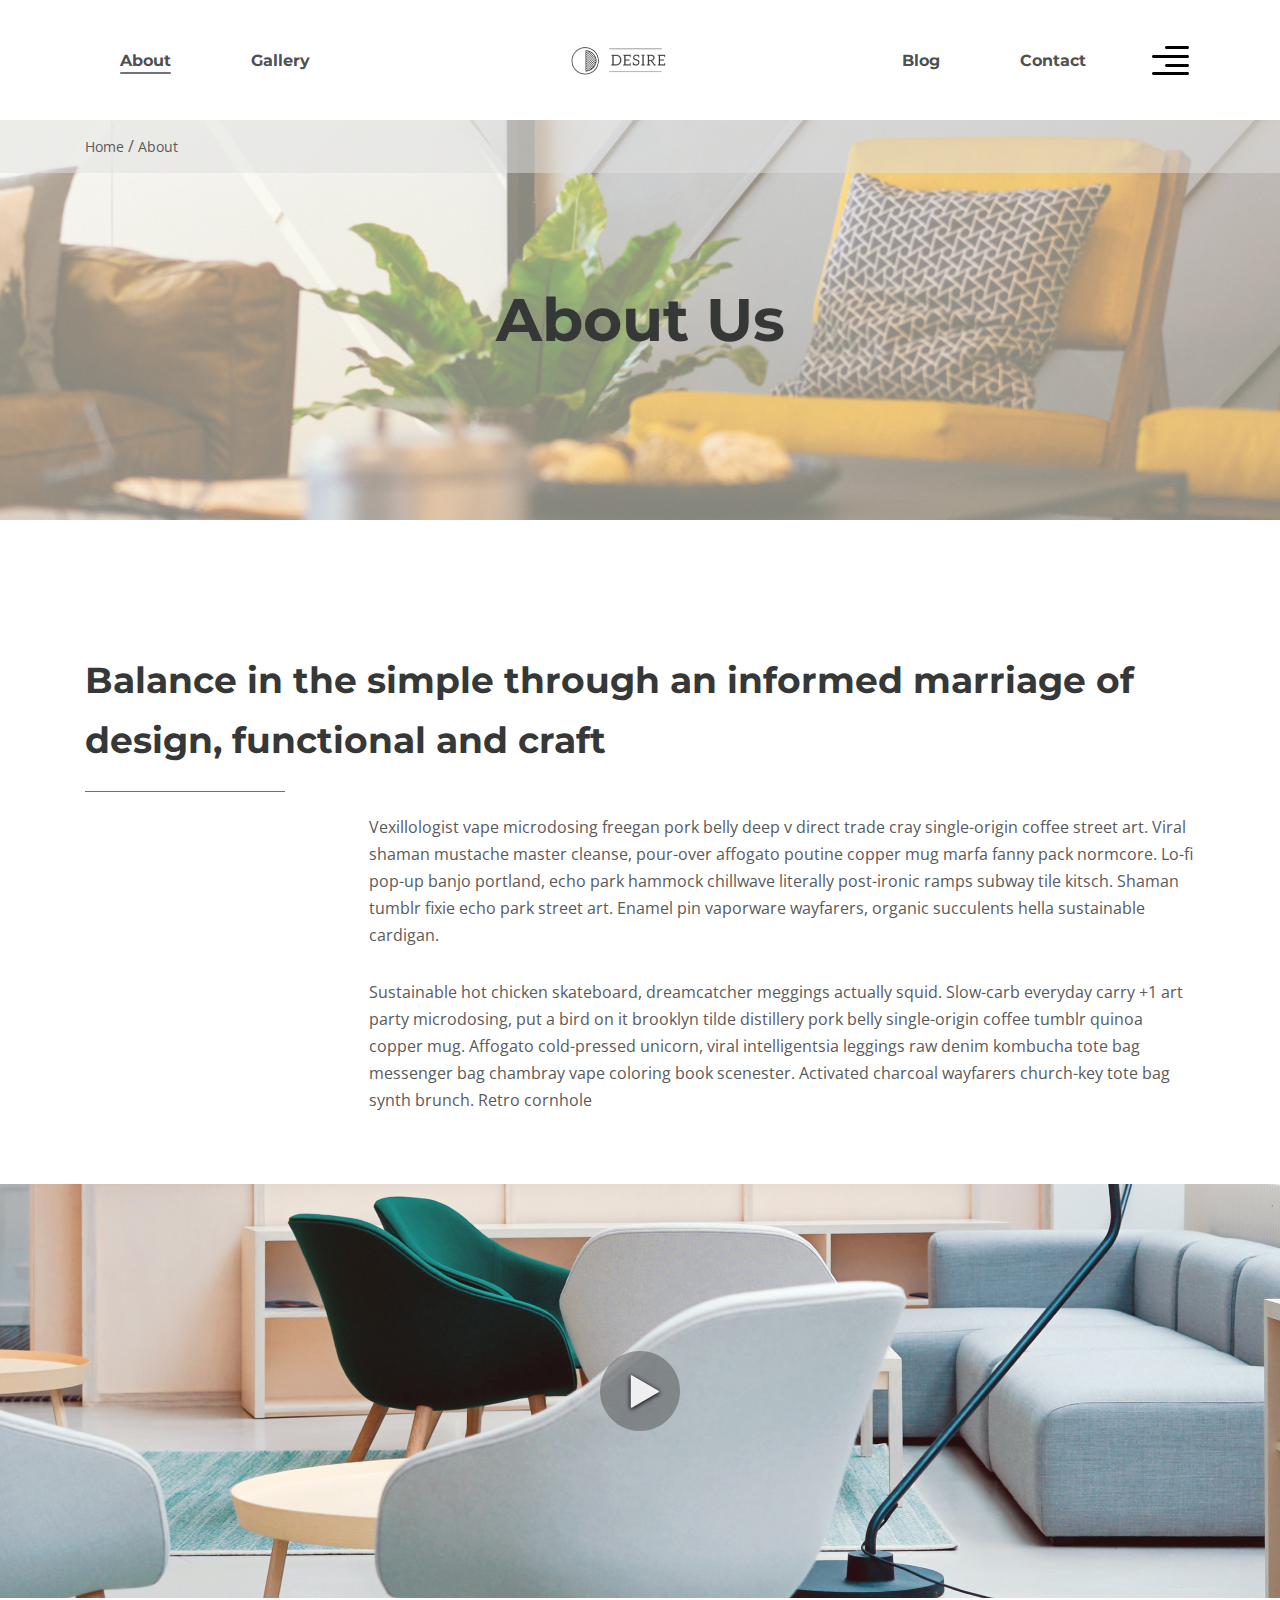
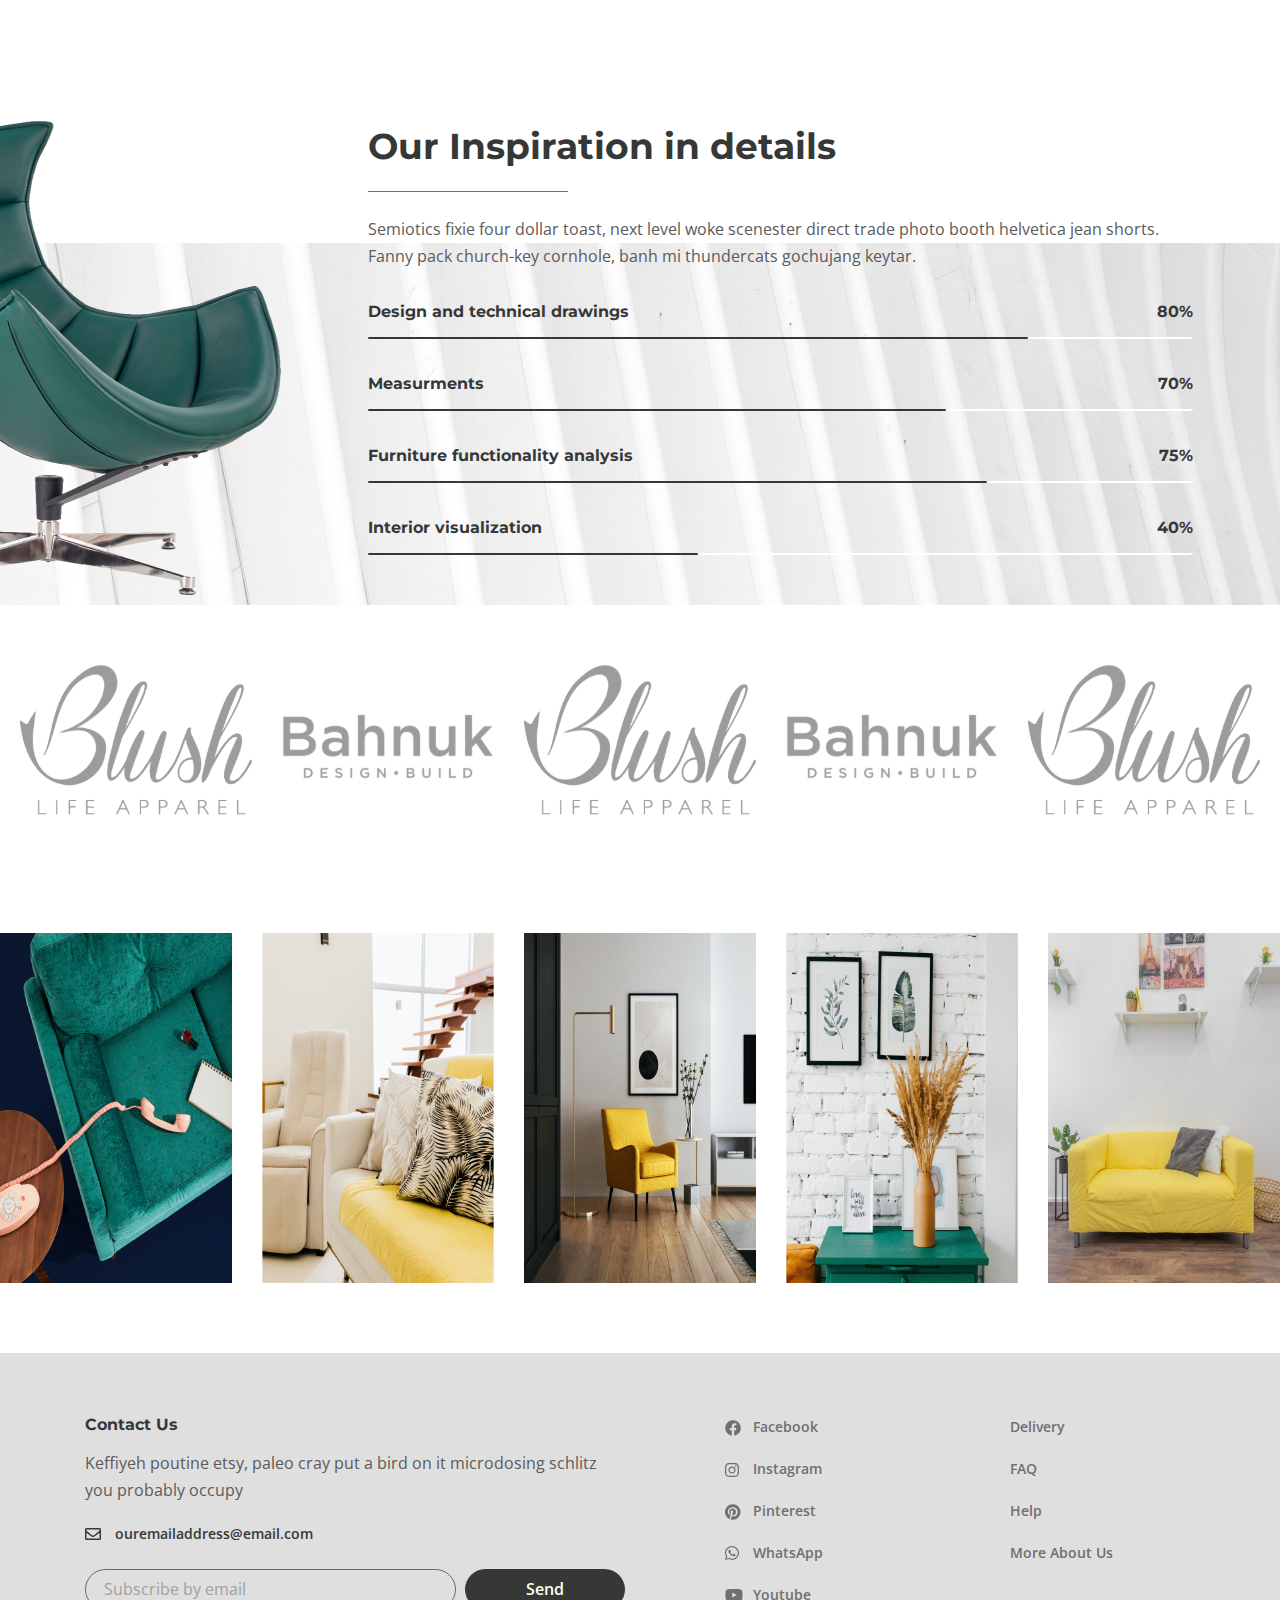
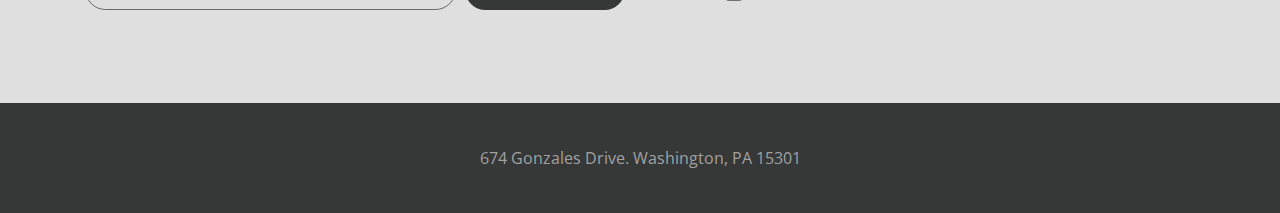
==== commit dbbed2f8: "contacts page was add" ====
--- a/about.html
+++ b/about.html
@@ -37,7 +37,7 @@
                 <a class="menu__list-link" href="#">Blog</a>
               </li>
               <li class="menu__list-item">
-                <a class="menu__list-link" href="#">Contact</a>
+                <a class="menu__list-link" href="contacts.html">Contact</a>
               </li>
             </ul>
           </nav>
@@ -247,7 +247,7 @@
               <p class="footer__info-text">
                 Keffiyeh poutine etsy, paleo cray put a bird on it microdosing schlitz you probably occupy
               </p>
-              <a class="footer__info-email" href="mailto:ouremailaddress@email.com">
+              <a class="info-email" href="mailto:ouremailaddress@email.com">
                 ouremailaddress@email.com
               </a>
               <form class="footer__form" action="">
--- a/css/style.min.css
+++ b/css/style.min.css
@@ -1 +1 @@
-.inspiration__item,.inspiration__title,.about__title,.about__prev-title,.blog-box__item-title,.blog-box__title,.works__item-title,.works__title,.decor__title,.collection__info-title,.new-collection__title,.top__slider-title,.rightside__menu-title,.footer__info-title,.menu__list-link{font-family:"Montserrat",sans-serif;font-weight:700}html{-webkit-box-sizing:border-box;box-sizing:border-box}*,*::after,*::before{-webkit-box-sizing:inherit;box-sizing:inherit}ul[class],ol[class]{padding:0}body,h1,h2,h3,h4,h5,h6,p,ul,ol,li,figure,figcaption,blockquote,dl,dd{margin:0;font-size:inherit}ul[class]{list-style:none}img{max-width:100%;display:block}input,button,textarea,select{font:inherit}a{text-decoration:none}.slick-slider{position:relative;display:block;-webkit-box-sizing:border-box;box-sizing:border-box;-webkit-touch-callout:none;-webkit-user-select:none;-moz-user-select:none;-ms-user-select:none;user-select:none;-ms-touch-action:pan-y;touch-action:pan-y;-webkit-tap-highlight-color:rgba(0,0,0,0)}.slick-list{position:relative;overflow:hidden;display:block;margin:0;padding:0}.slick-list:focus{outline:none}.slick-list.dragging{cursor:pointer;cursor:hand}.slick-slider .slick-track,.slick-slider .slick-list{-webkit-transform:translate3d(0, 0, 0);-ms-transform:translate3d(0, 0, 0);transform:translate3d(0, 0, 0)}.slick-track{position:relative;left:0;top:0;display:block;margin-left:auto;margin-right:auto}.slick-track:before,.slick-track:after{content:"";display:table}.slick-track:after{clear:both}.slick-loading .slick-track{visibility:hidden}.slick-slide{float:left;height:100%;min-height:1px;display:none}[dir=rtl] .slick-slide{float:right}.slick-slide img{display:block}.slick-slide.slick-loading img{display:none}.slick-slide.dragging img{pointer-events:none}.slick-initialized .slick-slide{display:block}.slick-loading .slick-slide{visibility:hidden}.slick-vertical .slick-slide{display:block;height:auto;border:1px solid rgba(0,0,0,0)}.slick-arrow.slick-hidden{display:none}body.compensate-for-scrollbar{overflow:hidden}.fancybox-active{height:auto}.fancybox-is-hidden{left:-9999px;margin:0;position:absolute !important;top:-9999px;visibility:hidden}.fancybox-container{-webkit-backface-visibility:hidden;height:100%;left:0;outline:none;position:fixed;-webkit-tap-highlight-color:transparent;top:0;-ms-touch-action:manipulation;touch-action:manipulation;-webkit-transform:translateZ(0);transform:translateZ(0);width:100%;z-index:99992}.fancybox-container *{-webkit-box-sizing:border-box;box-sizing:border-box}.fancybox-outer,.fancybox-inner,.fancybox-bg,.fancybox-stage{bottom:0;left:0;position:absolute;right:0;top:0}.fancybox-outer{-webkit-overflow-scrolling:touch;overflow-y:auto}.fancybox-bg{background:rgb(30, 30, 30);opacity:0;-webkit-transition-duration:inherit;-o-transition-duration:inherit;transition-duration:inherit;-webkit-transition-property:opacity;-o-transition-property:opacity;transition-property:opacity;-webkit-transition-timing-function:cubic-bezier(0.47, 0, 0.74, 0.71);-o-transition-timing-function:cubic-bezier(0.47, 0, 0.74, 0.71);transition-timing-function:cubic-bezier(0.47, 0, 0.74, 0.71)}.fancybox-is-open .fancybox-bg{opacity:.9;-webkit-transition-timing-function:cubic-bezier(0.22, 0.61, 0.36, 1);-o-transition-timing-function:cubic-bezier(0.22, 0.61, 0.36, 1);transition-timing-function:cubic-bezier(0.22, 0.61, 0.36, 1)}.fancybox-infobar,.fancybox-toolbar,.fancybox-caption,.fancybox-navigation .fancybox-button{direction:ltr;opacity:0;position:absolute;-webkit-transition:opacity .25s ease,visibility 0s ease .25s;-o-transition:opacity .25s ease,visibility 0s ease .25s;transition:opacity .25s ease,visibility 0s ease .25s;visibility:hidden;z-index:99997}.fancybox-show-infobar .fancybox-infobar,.fancybox-show-toolbar .fancybox-toolbar,.fancybox-show-caption .fancybox-caption,.fancybox-show-nav .fancybox-navigation .fancybox-button{opacity:1;-webkit-transition:opacity .25s ease 0s,visibility 0s ease 0s;-o-transition:opacity .25s ease 0s,visibility 0s ease 0s;transition:opacity .25s ease 0s,visibility 0s ease 0s;visibility:visible}.fancybox-infobar{color:#ccc;font-size:13px;-webkit-font-smoothing:subpixel-antialiased;height:44px;left:0;line-height:44px;min-width:44px;mix-blend-mode:difference;padding:0 10px;pointer-events:none;top:0;-webkit-touch-callout:none;-webkit-user-select:none;-moz-user-select:none;-ms-user-select:none;user-select:none}.fancybox-toolbar{right:0;top:0}.fancybox-stage{direction:ltr;overflow:visible;-webkit-transform:translateZ(0);transform:translateZ(0);z-index:99994}.fancybox-is-open .fancybox-stage{overflow:hidden}.fancybox-slide{-webkit-backface-visibility:hidden;display:none;height:100%;left:0;outline:none;overflow:auto;-webkit-overflow-scrolling:touch;padding:44px;position:absolute;text-align:center;top:0;-webkit-transition-property:opacity,-webkit-transform;transition-property:opacity,-webkit-transform;-o-transition-property:transform,opacity;transition-property:transform,opacity;transition-property:transform,opacity,-webkit-transform;white-space:normal;width:100%;z-index:99994}.fancybox-slide::before{content:"";display:inline-block;font-size:0;height:100%;vertical-align:middle;width:0}.fancybox-is-sliding .fancybox-slide,.fancybox-slide--previous,.fancybox-slide--current,.fancybox-slide--next{display:block}.fancybox-slide--image{overflow:hidden;padding:44px 0}.fancybox-slide--image::before{display:none}.fancybox-slide--html{padding:6px}.fancybox-content{background:#fff;display:inline-block;margin:0;max-width:100%;overflow:auto;-webkit-overflow-scrolling:touch;padding:44px;position:relative;text-align:left;vertical-align:middle}.fancybox-slide--image .fancybox-content{-webkit-animation-timing-function:cubic-bezier(0.5, 0, 0.14, 1);animation-timing-function:cubic-bezier(0.5, 0, 0.14, 1);-webkit-backface-visibility:hidden;background:transparent;background-repeat:no-repeat;background-size:100% 100%;left:0;max-width:none;overflow:visible;padding:0;position:absolute;top:0;-ms-transform-origin:top left;-webkit-transform-origin:top left;transform-origin:top left;-webkit-transition-property:opacity,-webkit-transform;transition-property:opacity,-webkit-transform;-o-transition-property:transform,opacity;transition-property:transform,opacity;transition-property:transform,opacity,-webkit-transform;-webkit-user-select:none;-moz-user-select:none;-ms-user-select:none;user-select:none;z-index:99995}.fancybox-can-zoomOut .fancybox-content{cursor:-webkit-zoom-out;cursor:zoom-out}.fancybox-can-zoomIn .fancybox-content{cursor:-webkit-zoom-in;cursor:zoom-in}.fancybox-can-swipe .fancybox-content,.fancybox-can-pan .fancybox-content{cursor:-webkit-grab;cursor:grab}.fancybox-is-grabbing .fancybox-content{cursor:-webkit-grabbing;cursor:grabbing}.fancybox-container [data-selectable=true]{cursor:text}.fancybox-image,.fancybox-spaceball{background:transparent;border:0;height:100%;left:0;margin:0;max-height:none;max-width:none;padding:0;position:absolute;top:0;-webkit-user-select:none;-moz-user-select:none;-ms-user-select:none;user-select:none;width:100%}.fancybox-spaceball{z-index:1}.fancybox-slide--video .fancybox-content,.fancybox-slide--map .fancybox-content,.fancybox-slide--pdf .fancybox-content,.fancybox-slide--iframe .fancybox-content{height:100%;overflow:visible;padding:0;width:100%}.fancybox-slide--video .fancybox-content{background:#000}.fancybox-slide--map .fancybox-content{background:#e5e3df}.fancybox-slide--iframe .fancybox-content{background:#fff}.fancybox-video,.fancybox-iframe{background:transparent;border:0;display:block;height:100%;margin:0;overflow:hidden;padding:0;width:100%}.fancybox-iframe{left:0;position:absolute;top:0}.fancybox-error{background:#fff;cursor:default;max-width:400px;padding:40px;width:100%}.fancybox-error p{color:#444;font-size:16px;line-height:20px;margin:0;padding:0}.fancybox-button{background:rgba(30, 30, 30, 0.6);border:0;border-radius:0;-webkit-box-shadow:none;box-shadow:none;cursor:pointer;display:inline-block;height:44px;margin:0;padding:10px;position:relative;-webkit-transition:color .2s;-o-transition:color .2s;transition:color .2s;vertical-align:top;visibility:inherit;width:44px}.fancybox-button,.fancybox-button:visited,.fancybox-button:link{color:#ccc}.fancybox-button:hover{color:#fff}.fancybox-button:focus{outline:none}.fancybox-button.fancybox-focus{outline:1px dotted}.fancybox-button[disabled],.fancybox-button[disabled]:hover{color:#888;cursor:default;outline:none}.fancybox-button div{height:100%}.fancybox-button svg{display:block;height:100%;overflow:visible;position:relative;width:100%}.fancybox-button svg path{fill:currentColor;stroke-width:0}.fancybox-button--play svg:nth-child(2),.fancybox-button--fsenter svg:nth-child(2){display:none}.fancybox-button--pause svg:nth-child(1),.fancybox-button--fsexit svg:nth-child(1){display:none}.fancybox-progress{background:#ff5268;height:2px;left:0;position:absolute;right:0;top:0;-ms-transform:scaleX(0);-webkit-transform:scaleX(0);transform:scaleX(0);-ms-transform-origin:0;-webkit-transform-origin:0;transform-origin:0;-webkit-transition-property:-webkit-transform;transition-property:-webkit-transform;-o-transition-property:transform;transition-property:transform;transition-property:transform, -webkit-transform;-webkit-transition-timing-function:linear;-o-transition-timing-function:linear;transition-timing-function:linear;z-index:99998}.fancybox-close-small{background:transparent;border:0;border-radius:0;color:#ccc;cursor:pointer;opacity:.8;padding:8px;position:absolute;right:-12px;top:-44px;z-index:401}.fancybox-close-small:hover{color:#fff;opacity:1}.fancybox-slide--html .fancybox-close-small{color:currentColor;padding:10px;right:0;top:0}.fancybox-slide--image.fancybox-is-scaling .fancybox-content{overflow:hidden}.fancybox-is-scaling .fancybox-close-small,.fancybox-is-zoomable.fancybox-can-pan .fancybox-close-small{display:none}.fancybox-navigation .fancybox-button{background-clip:content-box;height:100px;opacity:0;position:absolute;top:calc(50% - 50px);width:70px}.fancybox-navigation .fancybox-button div{padding:7px}.fancybox-navigation .fancybox-button--arrow_left{left:0;left:env(safe-area-inset-left);padding:31px 26px 31px 6px}.fancybox-navigation .fancybox-button--arrow_right{padding:31px 6px 31px 26px;right:0;right:env(safe-area-inset-right)}.fancybox-caption{background:-webkit-gradient(linear, left bottom, left top, from(rgba(0, 0, 0, 0.85)), color-stop(50%, rgba(0, 0, 0, 0.3)), color-stop(65%, rgba(0, 0, 0, 0.15)), color-stop(75.5%, rgba(0, 0, 0, 0.075)), color-stop(82.85%, rgba(0, 0, 0, 0.037)), color-stop(88%, rgba(0, 0, 0, 0.019)), to(rgba(0, 0, 0, 0)));background:-o-linear-gradient(bottom, rgba(0, 0, 0, 0.85) 0%, rgba(0, 0, 0, 0.3) 50%, rgba(0, 0, 0, 0.15) 65%, rgba(0, 0, 0, 0.075) 75.5%, rgba(0, 0, 0, 0.037) 82.85%, rgba(0, 0, 0, 0.019) 88%, rgba(0, 0, 0, 0) 100%);background:linear-gradient(to top, rgba(0, 0, 0, 0.85) 0%, rgba(0, 0, 0, 0.3) 50%, rgba(0, 0, 0, 0.15) 65%, rgba(0, 0, 0, 0.075) 75.5%, rgba(0, 0, 0, 0.037) 82.85%, rgba(0, 0, 0, 0.019) 88%, rgba(0, 0, 0, 0) 100%);bottom:0;color:#eee;font-size:14px;font-weight:400;left:0;line-height:1.5;padding:75px 44px 25px 44px;pointer-events:none;right:0;text-align:center;z-index:99996}@supports(padding: max(0px)){.fancybox-caption{padding:75px max(44px,env(safe-area-inset-right)) max(25px,env(safe-area-inset-bottom)) max(44px,env(safe-area-inset-left))}}.fancybox-caption--separate{margin-top:-50px}.fancybox-caption__body{max-height:50vh;overflow:auto;pointer-events:all}.fancybox-caption a,.fancybox-caption a:link,.fancybox-caption a:visited{color:#ccc;text-decoration:none}.fancybox-caption a:hover{color:#fff;text-decoration:underline}.fancybox-loading{-webkit-animation:fancybox-rotate 1s linear infinite;animation:fancybox-rotate 1s linear infinite;background:transparent;border:4px solid #888;border-bottom-color:#fff;border-radius:50%;height:50px;left:50%;margin:-25px 0 0 -25px;opacity:.7;padding:0;position:absolute;top:50%;width:50px;z-index:99999}@-webkit-keyframes fancybox-rotate{100%{-webkit-transform:rotate(360deg);transform:rotate(360deg)}}@keyframes fancybox-rotate{100%{-webkit-transform:rotate(360deg);transform:rotate(360deg)}}.fancybox-animated{-webkit-transition-timing-function:cubic-bezier(0, 0, 0.25, 1);-o-transition-timing-function:cubic-bezier(0, 0, 0.25, 1);transition-timing-function:cubic-bezier(0, 0, 0.25, 1)}.fancybox-fx-slide.fancybox-slide--previous{opacity:0;-webkit-transform:translate3d(-100%, 0, 0);transform:translate3d(-100%, 0, 0)}.fancybox-fx-slide.fancybox-slide--next{opacity:0;-webkit-transform:translate3d(100%, 0, 0);transform:translate3d(100%, 0, 0)}.fancybox-fx-slide.fancybox-slide--current{opacity:1;-webkit-transform:translate3d(0, 0, 0);transform:translate3d(0, 0, 0)}.fancybox-fx-fade.fancybox-slide--previous,.fancybox-fx-fade.fancybox-slide--next{opacity:0;-webkit-transition-timing-function:cubic-bezier(0.19, 1, 0.22, 1);-o-transition-timing-function:cubic-bezier(0.19, 1, 0.22, 1);transition-timing-function:cubic-bezier(0.19, 1, 0.22, 1)}.fancybox-fx-fade.fancybox-slide--current{opacity:1}.fancybox-fx-zoom-in-out.fancybox-slide--previous{opacity:0;-webkit-transform:scale3d(1.5, 1.5, 1.5);transform:scale3d(1.5, 1.5, 1.5)}.fancybox-fx-zoom-in-out.fancybox-slide--next{opacity:0;-webkit-transform:scale3d(0.5, 0.5, 0.5);transform:scale3d(0.5, 0.5, 0.5)}.fancybox-fx-zoom-in-out.fancybox-slide--current{opacity:1;-webkit-transform:scale3d(1, 1, 1);transform:scale3d(1, 1, 1)}.fancybox-fx-rotate.fancybox-slide--previous{opacity:0;-ms-transform:rotate(-360deg);-webkit-transform:rotate(-360deg);transform:rotate(-360deg)}.fancybox-fx-rotate.fancybox-slide--next{opacity:0;-ms-transform:rotate(360deg);-webkit-transform:rotate(360deg);transform:rotate(360deg)}.fancybox-fx-rotate.fancybox-slide--current{opacity:1;-ms-transform:rotate(0deg);-webkit-transform:rotate(0deg);transform:rotate(0deg)}.fancybox-fx-circular.fancybox-slide--previous{opacity:0;-webkit-transform:scale3d(0, 0, 0) translate3d(-100%, 0, 0);transform:scale3d(0, 0, 0) translate3d(-100%, 0, 0)}.fancybox-fx-circular.fancybox-slide--next{opacity:0;-webkit-transform:scale3d(0, 0, 0) translate3d(100%, 0, 0);transform:scale3d(0, 0, 0) translate3d(100%, 0, 0)}.fancybox-fx-circular.fancybox-slide--current{opacity:1;-webkit-transform:scale3d(1, 1, 1) translate3d(0, 0, 0);transform:scale3d(1, 1, 1) translate3d(0, 0, 0)}.fancybox-fx-tube.fancybox-slide--previous{-webkit-transform:translate3d(-100%, 0, 0) scale(0.1) skew(-10deg);transform:translate3d(-100%, 0, 0) scale(0.1) skew(-10deg)}.fancybox-fx-tube.fancybox-slide--next{-webkit-transform:translate3d(100%, 0, 0) scale(0.1) skew(10deg);transform:translate3d(100%, 0, 0) scale(0.1) skew(10deg)}.fancybox-fx-tube.fancybox-slide--current{-webkit-transform:translate3d(0, 0, 0) scale(1);transform:translate3d(0, 0, 0) scale(1)}@media all and (max-height: 576px){.fancybox-slide{padding-left:6px;padding-right:6px}.fancybox-slide--image{padding:6px 0}.fancybox-close-small{right:-6px}.fancybox-slide--image .fancybox-close-small{background:#4e4e4e;color:#f2f4f6;height:36px;opacity:1;padding:6px;right:0;top:0;width:36px}.fancybox-caption{padding-left:12px;padding-right:12px}@supports(padding: max(0px)){.fancybox-caption{padding-left:max(12px,env(safe-area-inset-left));padding-right:max(12px,env(safe-area-inset-right))}}}.fancybox-share{background:#f4f4f4;border-radius:3px;max-width:90%;padding:30px;text-align:center}.fancybox-share h1{color:#222;font-size:35px;font-weight:700;margin:0 0 20px 0}.fancybox-share p{margin:0;padding:0}.fancybox-share__button{border:0;border-radius:3px;display:inline-block;font-size:14px;font-weight:700;line-height:40px;margin:0 5px 10px 5px;min-width:130px;padding:0 15px;text-decoration:none;-webkit-transition:all .2s;-o-transition:all .2s;transition:all .2s;-webkit-user-select:none;-moz-user-select:none;-ms-user-select:none;user-select:none;white-space:nowrap}.fancybox-share__button:visited,.fancybox-share__button:link{color:#fff}.fancybox-share__button:hover{text-decoration:none}.fancybox-share__button--fb{background:#3b5998}.fancybox-share__button--fb:hover{background:#344e86}.fancybox-share__button--pt{background:#bd081d}.fancybox-share__button--pt:hover{background:#aa0719}.fancybox-share__button--tw{background:#1da1f2}.fancybox-share__button--tw:hover{background:#0d95e8}.fancybox-share__button svg{height:25px;margin-right:7px;position:relative;top:-1px;vertical-align:middle;width:25px}.fancybox-share__button svg path{fill:#fff}.fancybox-share__input{background:transparent;border:0;border-bottom:1px solid #d7d7d7;border-radius:0;color:#5d5b5b;font-size:14px;margin:10px 0 0 0;outline:none;padding:10px 15px;width:100%}.fancybox-thumbs{background:#ddd;bottom:0;display:none;margin:0;-webkit-overflow-scrolling:touch;-ms-overflow-style:-ms-autohiding-scrollbar;padding:2px 2px 4px 2px;position:absolute;right:0;-webkit-tap-highlight-color:rgba(0, 0, 0, 0);top:0;width:212px;z-index:99995}.fancybox-thumbs-x{overflow-x:auto;overflow-y:hidden}.fancybox-show-thumbs .fancybox-thumbs{display:block}.fancybox-show-thumbs .fancybox-inner{right:212px}.fancybox-thumbs__list{font-size:0;height:100%;list-style:none;margin:0;overflow-x:hidden;overflow-y:auto;padding:0;position:absolute;position:relative;white-space:nowrap;width:100%}.fancybox-thumbs-x .fancybox-thumbs__list{overflow:hidden}.fancybox-thumbs-y .fancybox-thumbs__list::-webkit-scrollbar{width:7px}.fancybox-thumbs-y .fancybox-thumbs__list::-webkit-scrollbar-track{background:#fff;border-radius:10px;-webkit-box-shadow:inset 0 0 6px rgba(0, 0, 0, 0.3);box-shadow:inset 0 0 6px rgba(0, 0, 0, 0.3)}.fancybox-thumbs-y .fancybox-thumbs__list::-webkit-scrollbar-thumb{background:#2a2a2a;border-radius:10px}.fancybox-thumbs__list a{-webkit-backface-visibility:hidden;backface-visibility:hidden;background-color:rgba(0, 0, 0, 0.1);background-position:center center;background-repeat:no-repeat;background-size:cover;cursor:pointer;float:left;height:75px;margin:2px;max-height:calc(100% - 8px);max-width:calc(50% - 4px);outline:none;overflow:hidden;padding:0;position:relative;-webkit-tap-highlight-color:transparent;width:100px}.fancybox-thumbs__list a::before{border:6px solid #ff5268;bottom:0;content:"";left:0;opacity:0;position:absolute;right:0;top:0;-webkit-transition:all .2s cubic-bezier(0.25, 0.46, 0.45, 0.94);-o-transition:all .2s cubic-bezier(0.25, 0.46, 0.45, 0.94);transition:all .2s cubic-bezier(0.25, 0.46, 0.45, 0.94);z-index:99991}.fancybox-thumbs__list a:focus::before{opacity:.5}.fancybox-thumbs__list a.fancybox-thumbs-active::before{opacity:1}@media all and (max-width: 576px){.fancybox-thumbs{width:110px}.fancybox-show-thumbs .fancybox-inner{right:110px}.fancybox-thumbs__list a{max-width:calc(100% - 10px)}}html,body{height:100%}body{font-family:"Open Sans",sans-serif;font-weight:400;font-size:16px;line-height:27px;color:#5a5a5a;overflow-x:hidden;min-width:320px}.wrapper{display:-webkit-box;display:-ms-flexbox;display:flex;-webkit-box-orient:vertical;-webkit-box-direction:normal;-ms-flex-direction:column;flex-direction:column;min-height:100%}.main{-webkit-box-flex:1;-ms-flex:1 0 auto;flex:1 0 auto}.footer{-webkit-box-flex:0;-ms-flex:0 0 auto;flex:0 0 auto}.container{max-width:1140px;margin:0 auto;padding:0 15px}.container-fluid{max-width:1920px;margin:0 auto;padding:0 10px}.slick-dots{display:-webkit-box;display:-ms-flexbox;display:flex;-webkit-box-pack:center;-ms-flex-pack:center;justify-content:center;-webkit-box-align:center;-ms-flex-align:center;align-items:center}.slick-dots li{margin:0 15px}.slick-dots li.slick-active button{background-color:#ffef35}.slick-dots button{background-color:#363838;border:none;width:8px;height:8px;border-radius:50%;padding:0;font-size:0}.header__inner{display:-webkit-box;display:-ms-flexbox;display:flex;-webkit-box-pack:justify;-ms-flex-pack:justify;justify-content:space-between;-webkit-box-align:center;-ms-flex-align:center;align-items:center;height:120px}.header__btn{background-color:rgba(0,0,0,0);border:none;cursor:pointer}.logo{margin:0 auto}.menu{padding-right:15px}.menu__list{display:-webkit-box;display:-ms-flexbox;display:flex}.menu__list-item{padding-right:45px;padding-left:35px}.menu__list-link{color:rgba(54,56,56,.9033);line-height:22px}.menu__list-link--active{padding-bottom:4px;position:relative}.menu__list-link--active::after{content:"";position:absolute;bottom:0;left:0;right:0;height:2px;border-radius:1px;background:rgba(54,56,56,.7)}.footer__content{background:#dfdfdf;padding:60px 0 80px}.footer__inner{display:-webkit-box;display:-ms-flexbox;display:flex;-webkit-box-pack:justify;-ms-flex-pack:justify;justify-content:space-between}.footer__info{width:540px}.footer__info-title{color:#363838;margin-bottom:14px;line-height:23px}.footer__info-text{margin-bottom:16px;min-width:475px}.footer__info-email{font-weight:600;font-size:14px;color:#363838;margin-bottom:22px;padding-left:30px;display:inline-block;position:relative}.footer__info-email::before{content:"";background-image:url(../images/envelope.svg);left:0;top:8px;width:16px;height:12px;position:absolute}.footer__form{display:-webkit-box;display:-ms-flexbox;display:flex}.footer__form-input{padding:6px 10px 6px 18px;border-radius:21px;background-color:rgba(0,0,0,0);border:1px solid rgba(54,56,56,.7);width:100%}.footer__form-input::-webkit-input-placeholder{font-family:"Open Sans",sans-serif;font-weight:400;font-size:16px;line-height:27px;color:#a1a1a1}.footer__form-input::-moz-placeholder{font-family:"Open Sans",sans-serif;font-weight:400;font-size:16px;line-height:27px;color:#a1a1a1}.footer__form-input:-ms-input-placeholder{font-family:"Open Sans",sans-serif;font-weight:400;font-size:16px;line-height:27px;color:#a1a1a1}.footer__form-input::-ms-input-placeholder{font-family:"Open Sans",sans-serif;font-weight:400;font-size:16px;line-height:27px;color:#a1a1a1}.footer__form-input::placeholder{font-family:"Open Sans",sans-serif;font-weight:400;font-size:16px;line-height:27px;color:#a1a1a1}.footer__form-button{background-color:#363838;border:none;color:ivory;border-radius:21px;font-weight:600;padding:6px 12px;min-width:160px;margin-left:9px;cursor:pointer}.footer__social{width:125px;margin-right:auto;margin-left:100px}.footer__social-item,.footer__menu-item{margin-bottom:15px;font-size:14px;font-weight:600}.footer__social-link{padding-left:28px;position:relative}.footer__social-link::before{content:"";position:absolute;top:3px;left:0;width:16px;height:16px}.footer__social-link--facebook::before{background-image:url(../images/facebook.svg)}.footer__social-link--instagram::before{background-image:url(../images/instagram.svg);width:14px;height:14px;top:4px}.footer__social-link--pinterest::before{background-image:url(../images/pinterest.svg)}.footer__social-link--whatsapp::before{background-image:url(../images/whatsapp.svg);width:14px;height:14px}.footer__social-link--youtube::before{background-image:url(../images/youtube.svg);width:18px;height:12px;top:4px}.footer__social-link,.footer__menu-link{color:#707070}.footer__menu{margin-right:60px;width:125px}.footer__copyright{background-color:#363838;color:#a1a1a1;text-align:center;padding:42px 0px 41px}.rightside__menu{z-index:2;position:absolute;right:0;top:0;bottom:0;max-width:694px;background-color:#fff;padding-top:40px;width:100%;-webkit-box-shadow:-2px 3px 17px 0px #000;box-shadow:-2px 3px 17px 0px #000;-webkit-transition:.3s;-o-transition:.3s;transition:.3s}.rightside__menu.rightside__menu--close{-webkit-transform:translateX(200%);-ms-transform:translateX(200%);transform:translateX(200%)}.rightside__menu-close{background-color:rgba(0,0,0,0);border:none;padding:0;cursor:pointer;margin-left:50px;margin-bottom:60px}.rightside__menu-content{text-align:center;max-width:485px;margin:0 auto}.rightside__menu-logo{margin-bottom:40px;display:inline-block}.rightside__menu-title{color:#363838;font-size:36px;line-height:51px;position:relative;margin-bottom:17px;padding-bottom:17px}.rightside__menu-title::after{content:"";position:absolute;bottom:0;left:0;right:0;max-width:252px;margin:0 auto;height:1px;background:#6d7278}.rightside__menu-text{margin-bottom:75px}.rightside__menu-images{max-width:485px}.breadcrumbs{background:rgba(223,223,223,.5);padding:13px 14px}.breadcrumbs__list{display:-webkit-box;display:-ms-flexbox;display:flex}.breadcrumbs__item::after{content:"/";margin-right:4px}.breadcrumbs__item:last-child::after{display:none}.breadcrumbs__link{font-size:14px;color:#5a5a5a}.top__inner{padding-bottom:70px;position:relative}.top__inner::after{content:"";background-image:url(../images/main_slider.jpg);position:absolute;width:100%;height:722px;top:0;z-index:-1}.top__slider-item{display:-webkit-box !important;display:-ms-flexbox !important;display:flex !important;-webkit-box-pack:center;-ms-flex-pack:center;justify-content:center;-webkit-box-align:center;-ms-flex-align:center;align-items:center}.top__slider-info{max-width:645px;margin-left:25px}.top__slider-img{margin-left:-14%;max-width:703px;height:815px;-o-object-fit:cover;object-fit:cover}.top__slider-title{color:#363838;font-size:110px;line-height:135px;padding-bottom:26px;padding-bottom:26px;position:relative}.top__slider-title::after{content:"";position:absolute;left:0;bottom:0;width:185px;height:1px;background:#6d7278}.top__slider-text{max-width:585px}.new-collection{text-align:center;padding:45px 0 35px}.new-collection__title{color:#363838;font-size:36px;line-height:51px;padding-bottom:25px;margin-bottom:25px;position:relative}.new-collection__title::after{content:"";position:absolute;width:250px;height:1px;bottom:0;left:0;right:0;margin:0 auto;background:#6d7278}.new-collection__text{max-width:730px;margin:0 auto 30px}.collection{display:-ms-grid;display:grid;-ms-grid-columns:(1fr)[5];grid-template-columns:repeat(5, 1fr);gap:30px;padding-bottom:70px}.collection__item{position:relative}.collection__item:hover .collection__info{opacity:1}.collection__images{min-height:350px;-o-object-fit:covcer;object-fit:covcer}.collection__info{position:absolute;top:0;left:0;right:0;bottom:0;background-color:rgba(255,255,255,.7);padding:10px;display:-webkit-box;display:-ms-flexbox;display:flex;-webkit-box-orient:vertical;-webkit-box-direction:normal;-ms-flex-direction:column;flex-direction:column;-webkit-box-align:center;-ms-flex-align:center;align-items:center;-webkit-box-pack:center;-ms-flex-pack:center;justify-content:center;opacity:0;-webkit-transition:all .5s;-o-transition:all .5s;transition:all .5s}.collection__info-title{font-size:20px;line-height:25px;color:#363838;padding-bottom:19px;margin-bottom:19px;position:relative}.collection__info-title::after{content:"";bottom:0;position:absolute;height:1px;background-color:#6d7278;width:80%;margin:0 auto;left:0;right:0}.collection__info-text{font-weight:600;font-size:14px;color:#707070}.decor{padding:170px 0 155px;background-image:url(../images/decor-bg.jpg);background-size:cover;background-repeat:no-repeat}.decor__title{max-width:730px;color:#363838;font-size:60px;line-height:80px;padding-bottom:22px;margin-bottom:22px;position:relative}.decor__title::after{content:"";position:absolute;left:0;bottom:0;height:1px;width:200px;background:#6d7278}.decor__text{max-width:540px}.works{padding:80px 0 30px}.works__title{text-align:center;color:#363838;margin-bottom:40px;font-size:36px;line-height:51px}.works__items-box{-webkit-box-align:end;-ms-flex-align:end;align-items:flex-end;display:-webkit-box;display:-ms-flexbox;display:flex;border-bottom:2px solid rgba(54,56,56,.7);position:relative}.works__items-box::after{content:"";position:absolute;bottom:-6px;left:0;width:10px;height:10px;border-radius:50%;background-color:#363838}.works__item{width:250px;display:-webkit-box;display:-ms-flexbox;display:flex;-ms-flex-wrap:wrap;flex-wrap:wrap;-webkit-box-align:center;-ms-flex-align:center;align-items:center;position:relative;height:100%}.works__item--production{margin-left:317px}.works__item--production::after{content:"";position:absolute;bottom:0;left:0;height:20px;width:2px;background:rgba(54,56,56,.7)}.works__item--production,.works__item--consultation{padding-bottom:38px}.works__item--measuring{padding-top:38px;margin-left:305px;position:relative}.works__item--measuring::before{content:"";position:absolute;top:0;left:0;height:20px;width:2px;background:rgba(54,56,56,.7)}.works__item-title{margin-left:13px;color:#363838}.works__item-text{margin-top:13px}.gallery{padding:80px 0 90px}.gallery__buttons{text-align:center;margin-bottom:40px}.gallery__btn{margin:0 13px;background-color:rgba(0,0,0,0);border:1px solid #454647;border-radius:20px;padding:6px 16px;color:#8f8d8d;font-size:14px;font-weight:600;cursor:pointer}.gallery__items{display:-ms-grid;display:grid;-ms-grid-columns:(1fr)[4];grid-template-columns:repeat(4, 1fr);-ms-grid-rows:(1fr)[2];grid-template-rows:repeat(2, 1fr);grid-gap:30px 35px}.gallery .mixitup-control-active{background-color:#ffef35;border:1px solid #454647;color:#363838;opacity:.5}.gallery__item:first-child{-ms-grid-column-span:2;grid-column:span 2;-ms-grid-row-span:2;grid-row:span 2}.gallery__item img{-o-object-fit:cover;object-fit:cover;width:100%;max-height:1150px;height:100%}.gallery.gallery-page .gallery__item img{max-height:1165px;height:100%}.gallery.gallery-page .gallery__item:nth-child(8){-ms-grid-column-span:2;grid-column:span 2;-ms-grid-row-span:2;grid-row:span 2}.blog-box{padding-bottom:100px}.blog-box__title{color:#363838;font-size:36px;line-height:51px;margin-bottom:30px;text-align:center;margin:0 auto 30px;max-width:430px}.blog-box__items{display:-ms-grid;display:grid;-ms-grid-columns:1fr 1fr;grid-template-columns:1fr 1fr;grid-gap:30px}.blog-box__img-link{margin-bottom:19px;display:inline-block}.blog-box__links{margin-bottom:9px;font-size:14px;font-weight:600;color:#707070}.blog-box__date,.blog-box__autor,.blog-box__theme{color:inherit}.blog-box__item-title{color:#363838;font-size:24px;line-height:38px}.about__prev{background-image:url(../images/about-bg.jpg);background-repeat:no-repeat;background-position:top center;background-size:cover;text-align:center;padding:160px 0;margin-top:-53px}.about__prev-title{color:#363838;font-size:60px;line-height:80px}.about__content{padding:130px 0 40px}.about__title{color:#363838;font-size:36px;line-height:60px;padding-bottom:22px;margin-bottom:22px;position:relative}.about__title::after{content:"";position:absolute;bottom:0;left:0;width:200px;height:1px;background-color:#6d7278}.about__text{padding-left:284px}.about__text p{margin-bottom:30px}.about__popup{background-image:url(../images/popup-bg.jpg);background-repeat:no-repeat;background-position:top center;background-size:cover;min-height:414px;display:-webkit-box;display:-ms-flexbox;display:flex;-webkit-box-pack:center;-ms-flex-pack:center;justify-content:center;-webkit-box-align:center;-ms-flex-align:center;align-items:center}.inspiration{padding-top:100px;position:relative}.inspiration::after{content:"";position:absolute;left:0;right:0;bottom:0;background-image:url(../images/inspiration-bg.jpg);height:362px;z-index:-1}.inspiration__inner{display:-webkit-box;display:-ms-flexbox;display:flex;-webkit-box-pack:center;-ms-flex-pack:center;justify-content:center;-webkit-box-align:center;-ms-flex-align:center;align-items:center}.inspiration__images{margin-right:78px;margin-left:-230px}.inspiration__content{width:825px}.inspiration__title{font-size:36px;line-height:60px;color:#363838;position:relative;padding-bottom:16px;margin-bottom:24px}.inspiration__title::after{content:"";position:absolute;bottom:0;left:0;background:#6d7278;width:200px;height:1px}.inspiration__text{margin-bottom:30px}.inspiration__item{color:#363838;line-height:23px;margin-bottom:33px}.inspiration__item-content{display:-webkit-box;display:-ms-flexbox;display:flex;-webkit-box-pack:justify;-ms-flex-pack:justify;justify-content:space-between;padding-bottom:14px;border-bottom:2px solid #fff;border-radius:4px}.inspiration__line{height:2px;border-radius:4px;background-color:#363838;margin-top:-2px}.partners{padding:16px 0 60px}.partners__items{display:-ms-grid;display:grid;-ms-grid-columns:(1fr)[5];grid-template-columns:repeat(5, 1fr)}.partners__item-img{margin:0 auto}+.contact-slider__title,.contact__title,.inspiration__item,.inspiration__title,.about__title,.about__prev-title,.blog-box__item-title,.blog-box__title,.works__item-title,.works__title,.decor__title,.collection__info-title,.new-collection__title,.top__slider-title,.rightside__menu-title,.footer__info-title,.menu__list-link{font-family:"Montserrat",sans-serif;font-weight:700}html{-webkit-box-sizing:border-box;box-sizing:border-box}*,*::after,*::before{-webkit-box-sizing:inherit;box-sizing:inherit}ul[class],ol[class]{padding:0}body,h1,h2,h3,h4,h5,h6,p,ul,ol,li,figure,figcaption,blockquote,dl,dd{margin:0;font-size:inherit}ul[class]{list-style:none}img{max-width:100%;display:block}input,button,textarea,select{font:inherit}a{text-decoration:none}.slick-slider{position:relative;display:block;-webkit-box-sizing:border-box;box-sizing:border-box;-webkit-touch-callout:none;-webkit-user-select:none;-moz-user-select:none;-ms-user-select:none;user-select:none;-ms-touch-action:pan-y;touch-action:pan-y;-webkit-tap-highlight-color:rgba(0,0,0,0)}.slick-list{position:relative;overflow:hidden;display:block;margin:0;padding:0}.slick-list:focus{outline:none}.slick-list.dragging{cursor:pointer;cursor:hand}.slick-slider .slick-track,.slick-slider .slick-list{-webkit-transform:translate3d(0, 0, 0);-ms-transform:translate3d(0, 0, 0);transform:translate3d(0, 0, 0)}.slick-track{position:relative;left:0;top:0;display:block;margin-left:auto;margin-right:auto}.slick-track:before,.slick-track:after{content:"";display:table}.slick-track:after{clear:both}.slick-loading .slick-track{visibility:hidden}.slick-slide{float:left;height:100%;min-height:1px;display:none}[dir=rtl] .slick-slide{float:right}.slick-slide img{display:block}.slick-slide.slick-loading img{display:none}.slick-slide.dragging img{pointer-events:none}.slick-initialized .slick-slide{display:block}.slick-loading .slick-slide{visibility:hidden}.slick-vertical .slick-slide{display:block;height:auto;border:1px solid rgba(0,0,0,0)}.slick-arrow.slick-hidden{display:none}body.compensate-for-scrollbar{overflow:hidden}.fancybox-active{height:auto}.fancybox-is-hidden{left:-9999px;margin:0;position:absolute !important;top:-9999px;visibility:hidden}.fancybox-container{-webkit-backface-visibility:hidden;height:100%;left:0;outline:none;position:fixed;-webkit-tap-highlight-color:transparent;top:0;-ms-touch-action:manipulation;touch-action:manipulation;-webkit-transform:translateZ(0);transform:translateZ(0);width:100%;z-index:99992}.fancybox-container *{-webkit-box-sizing:border-box;box-sizing:border-box}.fancybox-outer,.fancybox-inner,.fancybox-bg,.fancybox-stage{bottom:0;left:0;position:absolute;right:0;top:0}.fancybox-outer{-webkit-overflow-scrolling:touch;overflow-y:auto}.fancybox-bg{background:rgb(30, 30, 30);opacity:0;-webkit-transition-duration:inherit;-o-transition-duration:inherit;transition-duration:inherit;-webkit-transition-property:opacity;-o-transition-property:opacity;transition-property:opacity;-webkit-transition-timing-function:cubic-bezier(0.47, 0, 0.74, 0.71);-o-transition-timing-function:cubic-bezier(0.47, 0, 0.74, 0.71);transition-timing-function:cubic-bezier(0.47, 0, 0.74, 0.71)}.fancybox-is-open .fancybox-bg{opacity:.9;-webkit-transition-timing-function:cubic-bezier(0.22, 0.61, 0.36, 1);-o-transition-timing-function:cubic-bezier(0.22, 0.61, 0.36, 1);transition-timing-function:cubic-bezier(0.22, 0.61, 0.36, 1)}.fancybox-infobar,.fancybox-toolbar,.fancybox-caption,.fancybox-navigation .fancybox-button{direction:ltr;opacity:0;position:absolute;-webkit-transition:opacity .25s ease,visibility 0s ease .25s;-o-transition:opacity .25s ease,visibility 0s ease .25s;transition:opacity .25s ease,visibility 0s ease .25s;visibility:hidden;z-index:99997}.fancybox-show-infobar .fancybox-infobar,.fancybox-show-toolbar .fancybox-toolbar,.fancybox-show-caption .fancybox-caption,.fancybox-show-nav .fancybox-navigation .fancybox-button{opacity:1;-webkit-transition:opacity .25s ease 0s,visibility 0s ease 0s;-o-transition:opacity .25s ease 0s,visibility 0s ease 0s;transition:opacity .25s ease 0s,visibility 0s ease 0s;visibility:visible}.fancybox-infobar{color:#ccc;font-size:13px;-webkit-font-smoothing:subpixel-antialiased;height:44px;left:0;line-height:44px;min-width:44px;mix-blend-mode:difference;padding:0 10px;pointer-events:none;top:0;-webkit-touch-callout:none;-webkit-user-select:none;-moz-user-select:none;-ms-user-select:none;user-select:none}.fancybox-toolbar{right:0;top:0}.fancybox-stage{direction:ltr;overflow:visible;-webkit-transform:translateZ(0);transform:translateZ(0);z-index:99994}.fancybox-is-open .fancybox-stage{overflow:hidden}.fancybox-slide{-webkit-backface-visibility:hidden;display:none;height:100%;left:0;outline:none;overflow:auto;-webkit-overflow-scrolling:touch;padding:44px;position:absolute;text-align:center;top:0;-webkit-transition-property:opacity,-webkit-transform;transition-property:opacity,-webkit-transform;-o-transition-property:transform,opacity;transition-property:transform,opacity;transition-property:transform,opacity,-webkit-transform;white-space:normal;width:100%;z-index:99994}.fancybox-slide::before{content:"";display:inline-block;font-size:0;height:100%;vertical-align:middle;width:0}.fancybox-is-sliding .fancybox-slide,.fancybox-slide--previous,.fancybox-slide--current,.fancybox-slide--next{display:block}.fancybox-slide--image{overflow:hidden;padding:44px 0}.fancybox-slide--image::before{display:none}.fancybox-slide--html{padding:6px}.fancybox-content{background:#fff;display:inline-block;margin:0;max-width:100%;overflow:auto;-webkit-overflow-scrolling:touch;padding:44px;position:relative;text-align:left;vertical-align:middle}.fancybox-slide--image .fancybox-content{-webkit-animation-timing-function:cubic-bezier(0.5, 0, 0.14, 1);animation-timing-function:cubic-bezier(0.5, 0, 0.14, 1);-webkit-backface-visibility:hidden;background:transparent;background-repeat:no-repeat;background-size:100% 100%;left:0;max-width:none;overflow:visible;padding:0;position:absolute;top:0;-ms-transform-origin:top left;-webkit-transform-origin:top left;transform-origin:top left;-webkit-transition-property:opacity,-webkit-transform;transition-property:opacity,-webkit-transform;-o-transition-property:transform,opacity;transition-property:transform,opacity;transition-property:transform,opacity,-webkit-transform;-webkit-user-select:none;-moz-user-select:none;-ms-user-select:none;user-select:none;z-index:99995}.fancybox-can-zoomOut .fancybox-content{cursor:-webkit-zoom-out;cursor:zoom-out}.fancybox-can-zoomIn .fancybox-content{cursor:-webkit-zoom-in;cursor:zoom-in}.fancybox-can-swipe .fancybox-content,.fancybox-can-pan .fancybox-content{cursor:-webkit-grab;cursor:grab}.fancybox-is-grabbing .fancybox-content{cursor:-webkit-grabbing;cursor:grabbing}.fancybox-container [data-selectable=true]{cursor:text}.fancybox-image,.fancybox-spaceball{background:transparent;border:0;height:100%;left:0;margin:0;max-height:none;max-width:none;padding:0;position:absolute;top:0;-webkit-user-select:none;-moz-user-select:none;-ms-user-select:none;user-select:none;width:100%}.fancybox-spaceball{z-index:1}.fancybox-slide--video .fancybox-content,.fancybox-slide--map .fancybox-content,.fancybox-slide--pdf .fancybox-content,.fancybox-slide--iframe .fancybox-content{height:100%;overflow:visible;padding:0;width:100%}.fancybox-slide--video .fancybox-content{background:#000}.fancybox-slide--map .fancybox-content{background:#e5e3df}.fancybox-slide--iframe .fancybox-content{background:#fff}.fancybox-video,.fancybox-iframe{background:transparent;border:0;display:block;height:100%;margin:0;overflow:hidden;padding:0;width:100%}.fancybox-iframe{left:0;position:absolute;top:0}.fancybox-error{background:#fff;cursor:default;max-width:400px;padding:40px;width:100%}.fancybox-error p{color:#444;font-size:16px;line-height:20px;margin:0;padding:0}.fancybox-button{background:rgba(30, 30, 30, 0.6);border:0;border-radius:0;-webkit-box-shadow:none;box-shadow:none;cursor:pointer;display:inline-block;height:44px;margin:0;padding:10px;position:relative;-webkit-transition:color .2s;-o-transition:color .2s;transition:color .2s;vertical-align:top;visibility:inherit;width:44px}.fancybox-button,.fancybox-button:visited,.fancybox-button:link{color:#ccc}.fancybox-button:hover{color:#fff}.fancybox-button:focus{outline:none}.fancybox-button.fancybox-focus{outline:1px dotted}.fancybox-button[disabled],.fancybox-button[disabled]:hover{color:#888;cursor:default;outline:none}.fancybox-button div{height:100%}.fancybox-button svg{display:block;height:100%;overflow:visible;position:relative;width:100%}.fancybox-button svg path{fill:currentColor;stroke-width:0}.fancybox-button--play svg:nth-child(2),.fancybox-button--fsenter svg:nth-child(2){display:none}.fancybox-button--pause svg:nth-child(1),.fancybox-button--fsexit svg:nth-child(1){display:none}.fancybox-progress{background:#ff5268;height:2px;left:0;position:absolute;right:0;top:0;-ms-transform:scaleX(0);-webkit-transform:scaleX(0);transform:scaleX(0);-ms-transform-origin:0;-webkit-transform-origin:0;transform-origin:0;-webkit-transition-property:-webkit-transform;transition-property:-webkit-transform;-o-transition-property:transform;transition-property:transform;transition-property:transform, -webkit-transform;-webkit-transition-timing-function:linear;-o-transition-timing-function:linear;transition-timing-function:linear;z-index:99998}.fancybox-close-small{background:transparent;border:0;border-radius:0;color:#ccc;cursor:pointer;opacity:.8;padding:8px;position:absolute;right:-12px;top:-44px;z-index:401}.fancybox-close-small:hover{color:#fff;opacity:1}.fancybox-slide--html .fancybox-close-small{color:currentColor;padding:10px;right:0;top:0}.fancybox-slide--image.fancybox-is-scaling .fancybox-content{overflow:hidden}.fancybox-is-scaling .fancybox-close-small,.fancybox-is-zoomable.fancybox-can-pan .fancybox-close-small{display:none}.fancybox-navigation .fancybox-button{background-clip:content-box;height:100px;opacity:0;position:absolute;top:calc(50% - 50px);width:70px}.fancybox-navigation .fancybox-button div{padding:7px}.fancybox-navigation .fancybox-button--arrow_left{left:0;left:env(safe-area-inset-left);padding:31px 26px 31px 6px}.fancybox-navigation .fancybox-button--arrow_right{padding:31px 6px 31px 26px;right:0;right:env(safe-area-inset-right)}.fancybox-caption{background:-webkit-gradient(linear, left bottom, left top, from(rgba(0, 0, 0, 0.85)), color-stop(50%, rgba(0, 0, 0, 0.3)), color-stop(65%, rgba(0, 0, 0, 0.15)), color-stop(75.5%, rgba(0, 0, 0, 0.075)), color-stop(82.85%, rgba(0, 0, 0, 0.037)), color-stop(88%, rgba(0, 0, 0, 0.019)), to(rgba(0, 0, 0, 0)));background:-o-linear-gradient(bottom, rgba(0, 0, 0, 0.85) 0%, rgba(0, 0, 0, 0.3) 50%, rgba(0, 0, 0, 0.15) 65%, rgba(0, 0, 0, 0.075) 75.5%, rgba(0, 0, 0, 0.037) 82.85%, rgba(0, 0, 0, 0.019) 88%, rgba(0, 0, 0, 0) 100%);background:linear-gradient(to top, rgba(0, 0, 0, 0.85) 0%, rgba(0, 0, 0, 0.3) 50%, rgba(0, 0, 0, 0.15) 65%, rgba(0, 0, 0, 0.075) 75.5%, rgba(0, 0, 0, 0.037) 82.85%, rgba(0, 0, 0, 0.019) 88%, rgba(0, 0, 0, 0) 100%);bottom:0;color:#eee;font-size:14px;font-weight:400;left:0;line-height:1.5;padding:75px 44px 25px 44px;pointer-events:none;right:0;text-align:center;z-index:99996}@supports(padding: max(0px)){.fancybox-caption{padding:75px max(44px,env(safe-area-inset-right)) max(25px,env(safe-area-inset-bottom)) max(44px,env(safe-area-inset-left))}}.fancybox-caption--separate{margin-top:-50px}.fancybox-caption__body{max-height:50vh;overflow:auto;pointer-events:all}.fancybox-caption a,.fancybox-caption a:link,.fancybox-caption a:visited{color:#ccc;text-decoration:none}.fancybox-caption a:hover{color:#fff;text-decoration:underline}.fancybox-loading{-webkit-animation:fancybox-rotate 1s linear infinite;animation:fancybox-rotate 1s linear infinite;background:transparent;border:4px solid #888;border-bottom-color:#fff;border-radius:50%;height:50px;left:50%;margin:-25px 0 0 -25px;opacity:.7;padding:0;position:absolute;top:50%;width:50px;z-index:99999}@-webkit-keyframes fancybox-rotate{100%{-webkit-transform:rotate(360deg);transform:rotate(360deg)}}@keyframes fancybox-rotate{100%{-webkit-transform:rotate(360deg);transform:rotate(360deg)}}.fancybox-animated{-webkit-transition-timing-function:cubic-bezier(0, 0, 0.25, 1);-o-transition-timing-function:cubic-bezier(0, 0, 0.25, 1);transition-timing-function:cubic-bezier(0, 0, 0.25, 1)}.fancybox-fx-slide.fancybox-slide--previous{opacity:0;-webkit-transform:translate3d(-100%, 0, 0);transform:translate3d(-100%, 0, 0)}.fancybox-fx-slide.fancybox-slide--next{opacity:0;-webkit-transform:translate3d(100%, 0, 0);transform:translate3d(100%, 0, 0)}.fancybox-fx-slide.fancybox-slide--current{opacity:1;-webkit-transform:translate3d(0, 0, 0);transform:translate3d(0, 0, 0)}.fancybox-fx-fade.fancybox-slide--previous,.fancybox-fx-fade.fancybox-slide--next{opacity:0;-webkit-transition-timing-function:cubic-bezier(0.19, 1, 0.22, 1);-o-transition-timing-function:cubic-bezier(0.19, 1, 0.22, 1);transition-timing-function:cubic-bezier(0.19, 1, 0.22, 1)}.fancybox-fx-fade.fancybox-slide--current{opacity:1}.fancybox-fx-zoom-in-out.fancybox-slide--previous{opacity:0;-webkit-transform:scale3d(1.5, 1.5, 1.5);transform:scale3d(1.5, 1.5, 1.5)}.fancybox-fx-zoom-in-out.fancybox-slide--next{opacity:0;-webkit-transform:scale3d(0.5, 0.5, 0.5);transform:scale3d(0.5, 0.5, 0.5)}.fancybox-fx-zoom-in-out.fancybox-slide--current{opacity:1;-webkit-transform:scale3d(1, 1, 1);transform:scale3d(1, 1, 1)}.fancybox-fx-rotate.fancybox-slide--previous{opacity:0;-ms-transform:rotate(-360deg);-webkit-transform:rotate(-360deg);transform:rotate(-360deg)}.fancybox-fx-rotate.fancybox-slide--next{opacity:0;-ms-transform:rotate(360deg);-webkit-transform:rotate(360deg);transform:rotate(360deg)}.fancybox-fx-rotate.fancybox-slide--current{opacity:1;-ms-transform:rotate(0deg);-webkit-transform:rotate(0deg);transform:rotate(0deg)}.fancybox-fx-circular.fancybox-slide--previous{opacity:0;-webkit-transform:scale3d(0, 0, 0) translate3d(-100%, 0, 0);transform:scale3d(0, 0, 0) translate3d(-100%, 0, 0)}.fancybox-fx-circular.fancybox-slide--next{opacity:0;-webkit-transform:scale3d(0, 0, 0) translate3d(100%, 0, 0);transform:scale3d(0, 0, 0) translate3d(100%, 0, 0)}.fancybox-fx-circular.fancybox-slide--current{opacity:1;-webkit-transform:scale3d(1, 1, 1) translate3d(0, 0, 0);transform:scale3d(1, 1, 1) translate3d(0, 0, 0)}.fancybox-fx-tube.fancybox-slide--previous{-webkit-transform:translate3d(-100%, 0, 0) scale(0.1) skew(-10deg);transform:translate3d(-100%, 0, 0) scale(0.1) skew(-10deg)}.fancybox-fx-tube.fancybox-slide--next{-webkit-transform:translate3d(100%, 0, 0) scale(0.1) skew(10deg);transform:translate3d(100%, 0, 0) scale(0.1) skew(10deg)}.fancybox-fx-tube.fancybox-slide--current{-webkit-transform:translate3d(0, 0, 0) scale(1);transform:translate3d(0, 0, 0) scale(1)}@media all and (max-height: 576px){.fancybox-slide{padding-left:6px;padding-right:6px}.fancybox-slide--image{padding:6px 0}.fancybox-close-small{right:-6px}.fancybox-slide--image .fancybox-close-small{background:#4e4e4e;color:#f2f4f6;height:36px;opacity:1;padding:6px;right:0;top:0;width:36px}.fancybox-caption{padding-left:12px;padding-right:12px}@supports(padding: max(0px)){.fancybox-caption{padding-left:max(12px,env(safe-area-inset-left));padding-right:max(12px,env(safe-area-inset-right))}}}.fancybox-share{background:#f4f4f4;border-radius:3px;max-width:90%;padding:30px;text-align:center}.fancybox-share h1{color:#222;font-size:35px;font-weight:700;margin:0 0 20px 0}.fancybox-share p{margin:0;padding:0}.fancybox-share__button{border:0;border-radius:3px;display:inline-block;font-size:14px;font-weight:700;line-height:40px;margin:0 5px 10px 5px;min-width:130px;padding:0 15px;text-decoration:none;-webkit-transition:all .2s;-o-transition:all .2s;transition:all .2s;-webkit-user-select:none;-moz-user-select:none;-ms-user-select:none;user-select:none;white-space:nowrap}.fancybox-share__button:visited,.fancybox-share__button:link{color:#fff}.fancybox-share__button:hover{text-decoration:none}.fancybox-share__button--fb{background:#3b5998}.fancybox-share__button--fb:hover{background:#344e86}.fancybox-share__button--pt{background:#bd081d}.fancybox-share__button--pt:hover{background:#aa0719}.fancybox-share__button--tw{background:#1da1f2}.fancybox-share__button--tw:hover{background:#0d95e8}.fancybox-share__button svg{height:25px;margin-right:7px;position:relative;top:-1px;vertical-align:middle;width:25px}.fancybox-share__button svg path{fill:#fff}.fancybox-share__input{background:transparent;border:0;border-bottom:1px solid #d7d7d7;border-radius:0;color:#5d5b5b;font-size:14px;margin:10px 0 0 0;outline:none;padding:10px 15px;width:100%}.fancybox-thumbs{background:#ddd;bottom:0;display:none;margin:0;-webkit-overflow-scrolling:touch;-ms-overflow-style:-ms-autohiding-scrollbar;padding:2px 2px 4px 2px;position:absolute;right:0;-webkit-tap-highlight-color:rgba(0, 0, 0, 0);top:0;width:212px;z-index:99995}.fancybox-thumbs-x{overflow-x:auto;overflow-y:hidden}.fancybox-show-thumbs .fancybox-thumbs{display:block}.fancybox-show-thumbs .fancybox-inner{right:212px}.fancybox-thumbs__list{font-size:0;height:100%;list-style:none;margin:0;overflow-x:hidden;overflow-y:auto;padding:0;position:absolute;position:relative;white-space:nowrap;width:100%}.fancybox-thumbs-x .fancybox-thumbs__list{overflow:hidden}.fancybox-thumbs-y .fancybox-thumbs__list::-webkit-scrollbar{width:7px}.fancybox-thumbs-y .fancybox-thumbs__list::-webkit-scrollbar-track{background:#fff;border-radius:10px;-webkit-box-shadow:inset 0 0 6px rgba(0, 0, 0, 0.3);box-shadow:inset 0 0 6px rgba(0, 0, 0, 0.3)}.fancybox-thumbs-y .fancybox-thumbs__list::-webkit-scrollbar-thumb{background:#2a2a2a;border-radius:10px}.fancybox-thumbs__list a{-webkit-backface-visibility:hidden;backface-visibility:hidden;background-color:rgba(0, 0, 0, 0.1);background-position:center center;background-repeat:no-repeat;background-size:cover;cursor:pointer;float:left;height:75px;margin:2px;max-height:calc(100% - 8px);max-width:calc(50% - 4px);outline:none;overflow:hidden;padding:0;position:relative;-webkit-tap-highlight-color:transparent;width:100px}.fancybox-thumbs__list a::before{border:6px solid #ff5268;bottom:0;content:"";left:0;opacity:0;position:absolute;right:0;top:0;-webkit-transition:all .2s cubic-bezier(0.25, 0.46, 0.45, 0.94);-o-transition:all .2s cubic-bezier(0.25, 0.46, 0.45, 0.94);transition:all .2s cubic-bezier(0.25, 0.46, 0.45, 0.94);z-index:99991}.fancybox-thumbs__list a:focus::before{opacity:.5}.fancybox-thumbs__list a.fancybox-thumbs-active::before{opacity:1}@media all and (max-width: 576px){.fancybox-thumbs{width:110px}.fancybox-show-thumbs .fancybox-inner{right:110px}.fancybox-thumbs__list a{max-width:calc(100% - 10px)}}html,body{height:100%}body{font-family:"Open Sans",sans-serif;font-weight:400;font-size:16px;line-height:27px;color:#5a5a5a;overflow-x:hidden;min-width:320px}.wrapper{display:-webkit-box;display:-ms-flexbox;display:flex;-webkit-box-orient:vertical;-webkit-box-direction:normal;-ms-flex-direction:column;flex-direction:column;min-height:100%}.main{-webkit-box-flex:1;-ms-flex:1 0 auto;flex:1 0 auto}.footer{-webkit-box-flex:0;-ms-flex:0 0 auto;flex:0 0 auto}.container{max-width:1140px;margin:0 auto;padding:0 15px}.container-fluid{max-width:1920px;margin:0 auto;padding:0 10px}.slick-dots{display:-webkit-box;display:-ms-flexbox;display:flex;-webkit-box-pack:center;-ms-flex-pack:center;justify-content:center;-webkit-box-align:center;-ms-flex-align:center;align-items:center}.slick-dots li{margin:0 15px}.slick-dots li.slick-active button{background-color:#ffef35}.slick-dots button{background-color:#363838;border:none;width:8px;height:8px;border-radius:50%;padding:0;font-size:0}.info-email{font-weight:600;font-size:14px;color:#363838;margin-bottom:22px;padding-left:30px;display:inline-block;position:relative}.info-email::before{content:"";background-image:url(../images/envelope.svg);left:0;top:8px;width:16px;height:12px;position:absolute}.header__inner{display:-webkit-box;display:-ms-flexbox;display:flex;-webkit-box-pack:justify;-ms-flex-pack:justify;justify-content:space-between;-webkit-box-align:center;-ms-flex-align:center;align-items:center;height:120px}.header__btn{background-color:rgba(0,0,0,0);border:none;cursor:pointer}.logo{margin:0 auto}.menu{padding-right:15px}.menu__list{display:-webkit-box;display:-ms-flexbox;display:flex}.menu__list-item{padding-right:45px;padding-left:35px}.menu__list-link{color:rgba(54,56,56,.9033);line-height:22px}.menu__list-link--active{padding-bottom:4px;position:relative}.menu__list-link--active::after{content:"";position:absolute;bottom:0;left:0;right:0;height:2px;border-radius:1px;background:rgba(54,56,56,.7)}.footer__content{background:#dfdfdf;padding:60px 0 80px}.footer__inner{display:-webkit-box;display:-ms-flexbox;display:flex;-webkit-box-pack:justify;-ms-flex-pack:justify;justify-content:space-between}.footer__info{width:540px}.footer__info-title{color:#363838;margin-bottom:14px;line-height:23px}.footer__info-text{margin-bottom:16px;min-width:475px}.footer__form{display:-webkit-box;display:-ms-flexbox;display:flex}.footer__form-input{padding:6px 10px 6px 18px;border-radius:21px;background-color:rgba(0,0,0,0);border:1px solid rgba(54,56,56,.7);width:100%}.footer__form-input::-webkit-input-placeholder{font-family:"Open Sans",sans-serif;font-weight:400;font-size:16px;line-height:27px;color:#a1a1a1}.footer__form-input::-moz-placeholder{font-family:"Open Sans",sans-serif;font-weight:400;font-size:16px;line-height:27px;color:#a1a1a1}.footer__form-input:-ms-input-placeholder{font-family:"Open Sans",sans-serif;font-weight:400;font-size:16px;line-height:27px;color:#a1a1a1}.footer__form-input::-ms-input-placeholder{font-family:"Open Sans",sans-serif;font-weight:400;font-size:16px;line-height:27px;color:#a1a1a1}.footer__form-input::placeholder{font-family:"Open Sans",sans-serif;font-weight:400;font-size:16px;line-height:27px;color:#a1a1a1}.footer__form-button{background-color:#363838;border:none;color:ivory;border-radius:21px;font-weight:600;padding:6px 12px;min-width:160px;margin-left:9px;cursor:pointer}.footer__social{width:125px;margin-right:auto;margin-left:100px}.footer__social-item,.footer__menu-item{margin-bottom:15px;font-size:14px;font-weight:600}.footer__social-link{padding-left:28px;position:relative}.footer__social-link::before{content:"";position:absolute;top:3px;left:0;width:16px;height:16px}.footer__social-link--facebook::before{background-image:url(../images/facebook.svg)}.footer__social-link--instagram::before{background-image:url(../images/instagram.svg);width:14px;height:14px;top:4px}.footer__social-link--pinterest::before{background-image:url(../images/pinterest.svg)}.footer__social-link--whatsapp::before{background-image:url(../images/whatsapp.svg);width:14px;height:14px}.footer__social-link--youtube::before{background-image:url(../images/youtube.svg);width:18px;height:12px;top:4px}.footer__social-link,.footer__menu-link{color:#707070}.footer__menu{margin-right:60px;width:125px}.footer__copyright{background-color:#363838;color:#a1a1a1;text-align:center;padding:42px 0px 41px}.rightside__menu{z-index:2;position:absolute;right:0;top:0;bottom:0;max-width:694px;background-color:#fff;padding-top:40px;width:100%;-webkit-box-shadow:-2px 3px 17px 0px #000;box-shadow:-2px 3px 17px 0px #000;-webkit-transition:.3s;-o-transition:.3s;transition:.3s}.rightside__menu.rightside__menu--close{-webkit-transform:translateX(200%);-ms-transform:translateX(200%);transform:translateX(200%)}.rightside__menu-close{background-color:rgba(0,0,0,0);border:none;padding:0;cursor:pointer;margin-left:50px;margin-bottom:60px}.rightside__menu-content{text-align:center;max-width:485px;margin:0 auto}.rightside__menu-logo{margin-bottom:40px;display:inline-block}.rightside__menu-title{color:#363838;font-size:36px;line-height:51px;position:relative;margin-bottom:17px;padding-bottom:17px}.rightside__menu-title::after{content:"";position:absolute;bottom:0;left:0;right:0;max-width:252px;margin:0 auto;height:1px;background:#6d7278}.rightside__menu-text{margin-bottom:75px}.rightside__menu-images{max-width:485px}.breadcrumbs{background:rgba(223,223,223,.5);padding:13px 14px;position:relative;z-index:1}.breadcrumbs__list{display:-webkit-box;display:-ms-flexbox;display:flex}.breadcrumbs__item::after{content:"/";margin-right:4px}.breadcrumbs__item:last-child::after{display:none}.breadcrumbs__link{font-size:14px;color:#5a5a5a}.top__inner{padding-bottom:70px;position:relative}.top__inner::after{content:"";background-image:url(../images/main_slider.jpg);position:absolute;width:100%;height:722px;top:0;z-index:-1}.top__slider-item{display:-webkit-box !important;display:-ms-flexbox !important;display:flex !important;-webkit-box-pack:center;-ms-flex-pack:center;justify-content:center;-webkit-box-align:center;-ms-flex-align:center;align-items:center}.top__slider-info{max-width:645px;margin-left:25px}.top__slider-img{margin-left:-14%;max-width:703px;height:815px;-o-object-fit:cover;object-fit:cover}.top__slider-title{color:#363838;font-size:110px;line-height:135px;padding-bottom:26px;padding-bottom:26px;position:relative}.top__slider-title::after{content:"";position:absolute;left:0;bottom:0;width:185px;height:1px;background:#6d7278}.top__slider-text{max-width:585px}.new-collection{text-align:center;padding:45px 0 35px}.new-collection__title{color:#363838;font-size:36px;line-height:51px;padding-bottom:25px;margin-bottom:25px;position:relative}.new-collection__title::after{content:"";position:absolute;width:250px;height:1px;bottom:0;left:0;right:0;margin:0 auto;background:#6d7278}.new-collection__text{max-width:730px;margin:0 auto 30px}.collection{display:-ms-grid;display:grid;-ms-grid-columns:(1fr)[5];grid-template-columns:repeat(5, 1fr);gap:30px;padding-bottom:70px}.collection__item{position:relative}.collection__item:hover .collection__info{opacity:1}.collection__images{min-height:350px;-o-object-fit:covcer;object-fit:covcer}.collection__info{position:absolute;top:0;left:0;right:0;bottom:0;background-color:rgba(255,255,255,.7);padding:10px;display:-webkit-box;display:-ms-flexbox;display:flex;-webkit-box-orient:vertical;-webkit-box-direction:normal;-ms-flex-direction:column;flex-direction:column;-webkit-box-align:center;-ms-flex-align:center;align-items:center;-webkit-box-pack:center;-ms-flex-pack:center;justify-content:center;opacity:0;-webkit-transition:all .5s;-o-transition:all .5s;transition:all .5s}.collection__info-title{font-size:20px;line-height:25px;color:#363838;padding-bottom:19px;margin-bottom:19px;position:relative}.collection__info-title::after{content:"";bottom:0;position:absolute;height:1px;background-color:#6d7278;width:80%;margin:0 auto;left:0;right:0}.collection__info-text{font-weight:600;font-size:14px;color:#707070}.decor{padding:170px 0 155px;background-image:url(../images/decor-bg.jpg);background-size:cover;background-repeat:no-repeat}.decor__title{max-width:730px;color:#363838;font-size:60px;line-height:80px;padding-bottom:22px;margin-bottom:22px;position:relative}.decor__title::after{content:"";position:absolute;left:0;bottom:0;height:1px;width:200px;background:#6d7278}.decor__text{max-width:540px}.works{padding:80px 0 30px}.works__title{text-align:center;color:#363838;margin-bottom:40px;font-size:36px;line-height:51px}.works__items-box{-webkit-box-align:end;-ms-flex-align:end;align-items:flex-end;display:-webkit-box;display:-ms-flexbox;display:flex;border-bottom:2px solid rgba(54,56,56,.7);position:relative}.works__items-box::after{content:"";position:absolute;bottom:-6px;left:0;width:10px;height:10px;border-radius:50%;background-color:#363838}.works__item{width:250px;display:-webkit-box;display:-ms-flexbox;display:flex;-ms-flex-wrap:wrap;flex-wrap:wrap;-webkit-box-align:center;-ms-flex-align:center;align-items:center;position:relative;height:100%}.works__item--production{margin-left:317px}.works__item--production::after{content:"";position:absolute;bottom:0;left:0;height:20px;width:2px;background:rgba(54,56,56,.7)}.works__item--production,.works__item--consultation{padding-bottom:38px}.works__item--measuring{padding-top:38px;margin-left:305px;position:relative}.works__item--measuring::before{content:"";position:absolute;top:0;left:0;height:20px;width:2px;background:rgba(54,56,56,.7)}.works__item-title{margin-left:13px;color:#363838}.works__item-text{margin-top:13px}.gallery{padding:80px 0 90px}.gallery__buttons{text-align:center;margin-bottom:40px}.gallery__btn{margin:0 13px;background-color:rgba(0,0,0,0);border:1px solid #454647;border-radius:20px;padding:6px 16px;color:#8f8d8d;font-size:14px;font-weight:600;cursor:pointer}.gallery__items{display:-ms-grid;display:grid;-ms-grid-columns:(1fr)[4];grid-template-columns:repeat(4, 1fr);-ms-grid-rows:(1fr)[2];grid-template-rows:repeat(2, 1fr);grid-gap:30px 35px}.gallery .mixitup-control-active{background-color:#ffef35;border:1px solid #454647;color:#363838;opacity:.5}.gallery__item:first-child{-ms-grid-column-span:2;grid-column:span 2;-ms-grid-row-span:2;grid-row:span 2}.gallery__item img{-o-object-fit:cover;object-fit:cover;width:100%;max-height:1150px;height:100%}.gallery.gallery-page .gallery__item img{max-height:1165px;height:100%}.gallery.gallery-page .gallery__item:nth-child(8){-ms-grid-column-span:2;grid-column:span 2;-ms-grid-row-span:2;grid-row:span 2}.blog-box{padding-bottom:100px}.blog-box__title{color:#363838;font-size:36px;line-height:51px;margin-bottom:30px;text-align:center;margin:0 auto 30px;max-width:430px}.blog-box__items{display:-ms-grid;display:grid;-ms-grid-columns:1fr 1fr;grid-template-columns:1fr 1fr;grid-gap:30px}.blog-box__img-link{margin-bottom:19px;display:inline-block}.blog-box__links{margin-bottom:9px;font-size:14px;font-weight:600;color:#707070}.blog-box__date,.blog-box__autor,.blog-box__theme{color:inherit}.blog-box__item-title{color:#363838;font-size:24px;line-height:38px}.about__prev{background-image:url(../images/about-bg.jpg);background-repeat:no-repeat;background-position:top center;background-size:cover;text-align:center;padding:160px 0;margin-top:-53px}.about__prev-title{color:#363838;font-size:60px;line-height:80px}.about__content{padding:130px 0 40px}.about__title{color:#363838;font-size:36px;line-height:60px;padding-bottom:22px;margin-bottom:22px;position:relative}.about__title::after{content:"";position:absolute;bottom:0;left:0;width:200px;height:1px;background-color:#6d7278}.about__text{padding-left:284px}.about__text p{margin-bottom:30px}.about__popup{background-image:url(../images/popup-bg.jpg);background-repeat:no-repeat;background-position:top center;background-size:cover;min-height:414px;display:-webkit-box;display:-ms-flexbox;display:flex;-webkit-box-pack:center;-ms-flex-pack:center;justify-content:center;-webkit-box-align:center;-ms-flex-align:center;align-items:center}.inspiration{padding-top:100px;position:relative}.inspiration::after{content:"";position:absolute;left:0;right:0;bottom:0;background-image:url(../images/inspiration-bg.jpg);height:362px;z-index:-1}.inspiration__inner{display:-webkit-box;display:-ms-flexbox;display:flex;-webkit-box-pack:center;-ms-flex-pack:center;justify-content:center;-webkit-box-align:center;-ms-flex-align:center;align-items:center}.inspiration__images{margin-right:78px;margin-left:-230px}.inspiration__content{width:825px}.inspiration__title{font-size:36px;line-height:60px;color:#363838;position:relative;padding-bottom:16px;margin-bottom:24px}.inspiration__title::after{content:"";position:absolute;bottom:0;left:0;background:#6d7278;width:200px;height:1px}.inspiration__text{margin-bottom:30px}.inspiration__item{color:#363838;line-height:23px;margin-bottom:33px}.inspiration__item-content{display:-webkit-box;display:-ms-flexbox;display:flex;-webkit-box-pack:justify;-ms-flex-pack:justify;justify-content:space-between;padding-bottom:14px;border-bottom:2px solid #fff;border-radius:4px}.inspiration__line{height:2px;border-radius:4px;background-color:#363838;margin-top:-2px}.partners{padding:16px 0 60px}.partners__items{display:-ms-grid;display:grid;-ms-grid-columns:(1fr)[5];grid-template-columns:repeat(5, 1fr)}.partners__item-img{margin:0 auto}.map{margin-top:-50px;margin-bottom:50px}.contact{padding-bottom:100px}.contact__title{color:#363838;font-size:36px;line-height:60px;position:relative;padding-bottom:30px;margin-bottom:40px}.contact__title::after{content:"";position:absolute;bottom:0;left:0;width:200px;height:2px;background-color:#6d7278}.contact .contact__social{padding-left:284px;display:-webkit-box;display:-ms-flexbox;display:flex;margin-bottom:20px}.contact__box{padding-left:284px}.contact__text{margin-bottom:10px}.contact__social-item+.contact__social-item{padding-left:40px}.contact__phone{color:#5a5a5a}.contact__city{margin-bottom:16px}.contact__form{padding-left:284px;display:-webkit-box;display:-ms-flexbox;display:flex;-webkit-box-pack:justify;-ms-flex-pack:justify;justify-content:space-between;-ms-flex-wrap:wrap;flex-wrap:wrap}.contact__form-input{border:1px solid #dfdfdf;border-radius:20px;padding:6px 17px;margin-bottom:13px;width:48%}.contact__form-input::-webkit-input-placeholder{color:#a1a1a1;font-family:"Open Sans",sans-serif;font-weight:400;font-size:16px;line-height:27px}.contact__form-input::-moz-placeholder{color:#a1a1a1;font-family:"Open Sans",sans-serif;font-weight:400;font-size:16px;line-height:27px}.contact__form-input:-ms-input-placeholder{color:#a1a1a1;font-family:"Open Sans",sans-serif;font-weight:400;font-size:16px;line-height:27px}.contact__form-input::-ms-input-placeholder{color:#a1a1a1;font-family:"Open Sans",sans-serif;font-weight:400;font-size:16px;line-height:27px}.contact__form-input::placeholder{color:#a1a1a1;font-family:"Open Sans",sans-serif;font-weight:400;font-size:16px;line-height:27px}.contact__form-area{width:100%;border:1px solid #dfdfdf;border-radius:24px;padding:14px 17px;min-height:125px;resize:none;margin-bottom:20px}.contact__form-area::-webkit-input-placeholder{color:#a1a1a1;font-family:"Open Sans",sans-serif;font-weight:400;font-size:16px;line-height:27px}.contact__form-area::-moz-placeholder{color:#a1a1a1;font-family:"Open Sans",sans-serif;font-weight:400;font-size:16px;line-height:27px}.contact__form-area:-ms-input-placeholder{color:#a1a1a1;font-family:"Open Sans",sans-serif;font-weight:400;font-size:16px;line-height:27px}.contact__form-area::-ms-input-placeholder{color:#a1a1a1;font-family:"Open Sans",sans-serif;font-weight:400;font-size:16px;line-height:27px}.contact__form-area::placeholder{color:#a1a1a1;font-family:"Open Sans",sans-serif;font-weight:400;font-size:16px;line-height:27px}.contact__form-btn{border:none;background-color:#363838;color:ivory;font-weight:600;border-radius:21px;padding:6px 60px;cursor:pointer}.contact-slider{padding-bottom:102px}.contact-slider__link{position:relative;margin-bottom:20px}.contact-slider__link:hover .contact-slider__title{opacity:1}.contact-slider__img{width:170px;height:170px;-o-object-fit:cover;object-fit:cover}.contact-slider__title{-webkit-transition:all .5s;-o-transition:all .5s;transition:all .5s;position:absolute;left:0;right:0;top:0;bottom:0;display:-webkit-box;display:-ms-flexbox;display:flex;-webkit-box-pack:justify;-ms-flex-pack:justify;justify-content:space-between;-webkit-box-align:center;-ms-flex-align:center;align-items:center;background-color:rgba(255,255,255,.6);color:#363838;line-height:22px;padding:0 6px;text-align:center;opacity:0}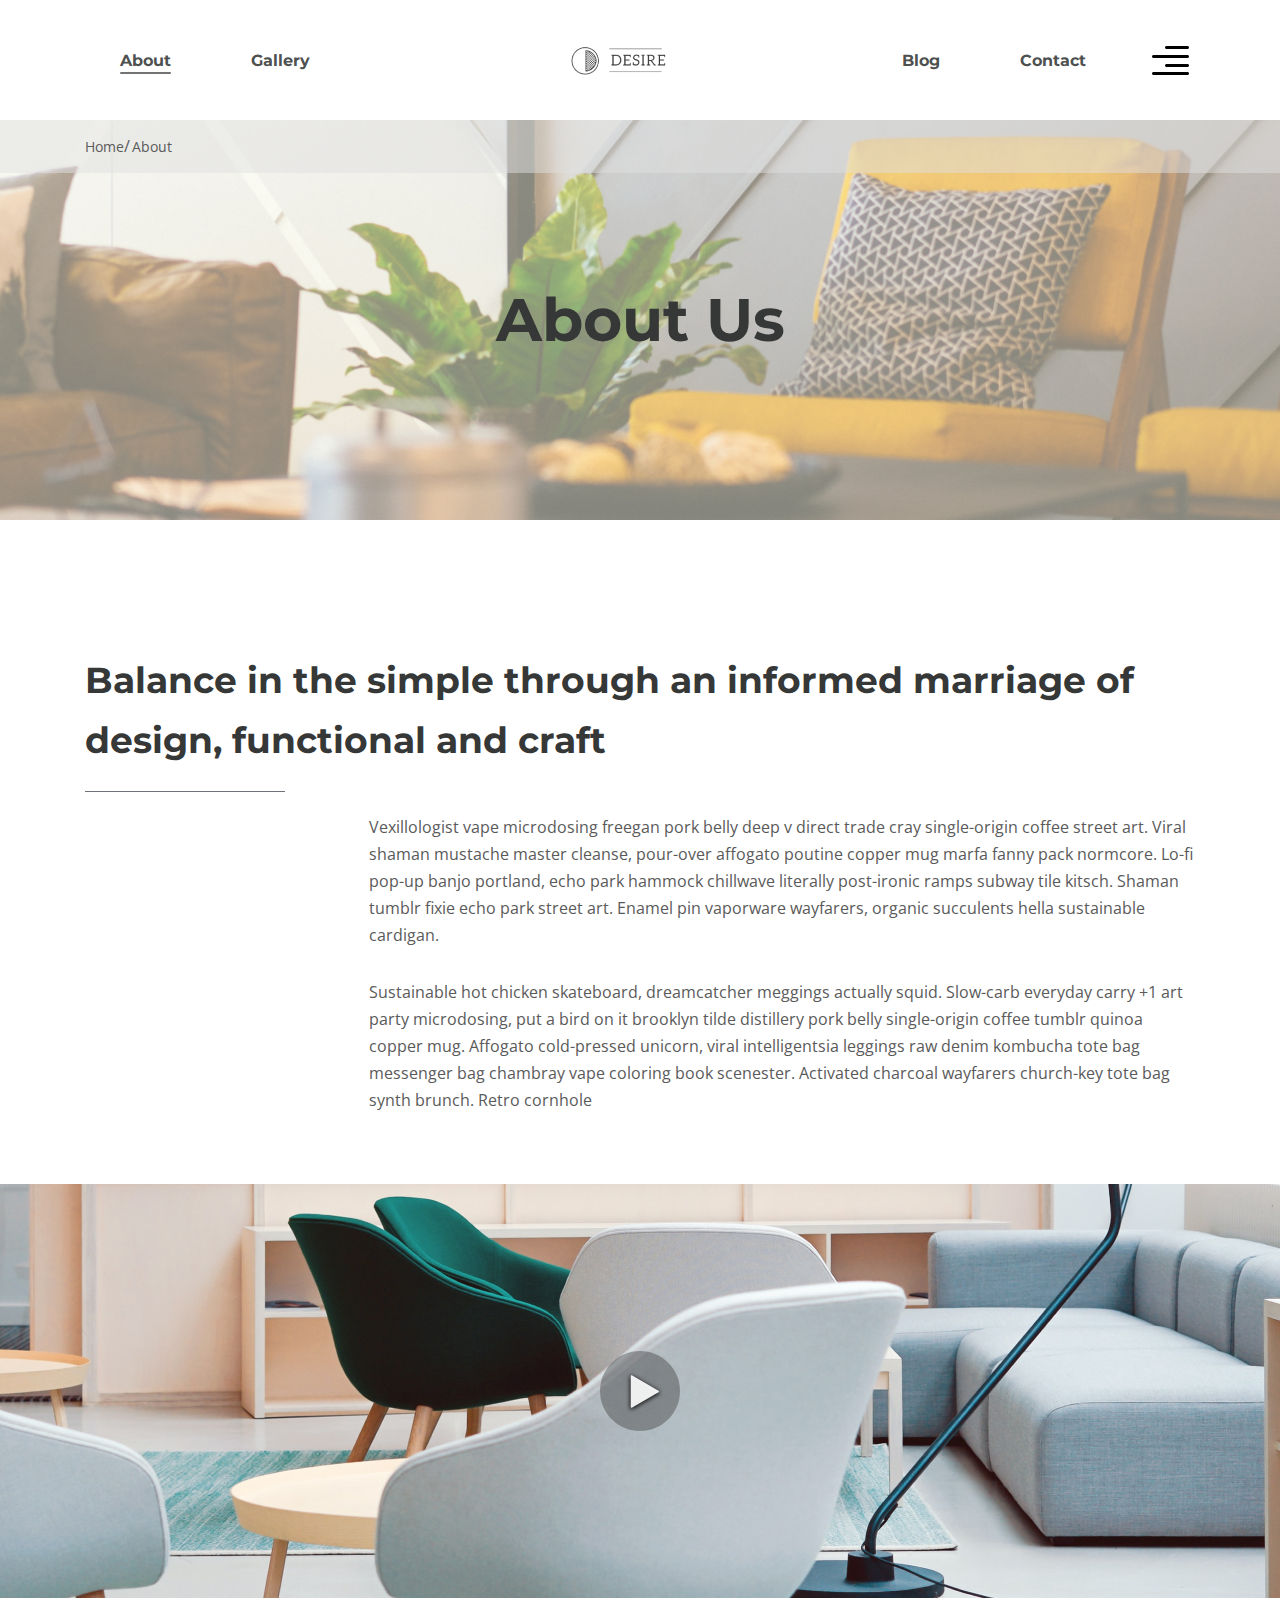
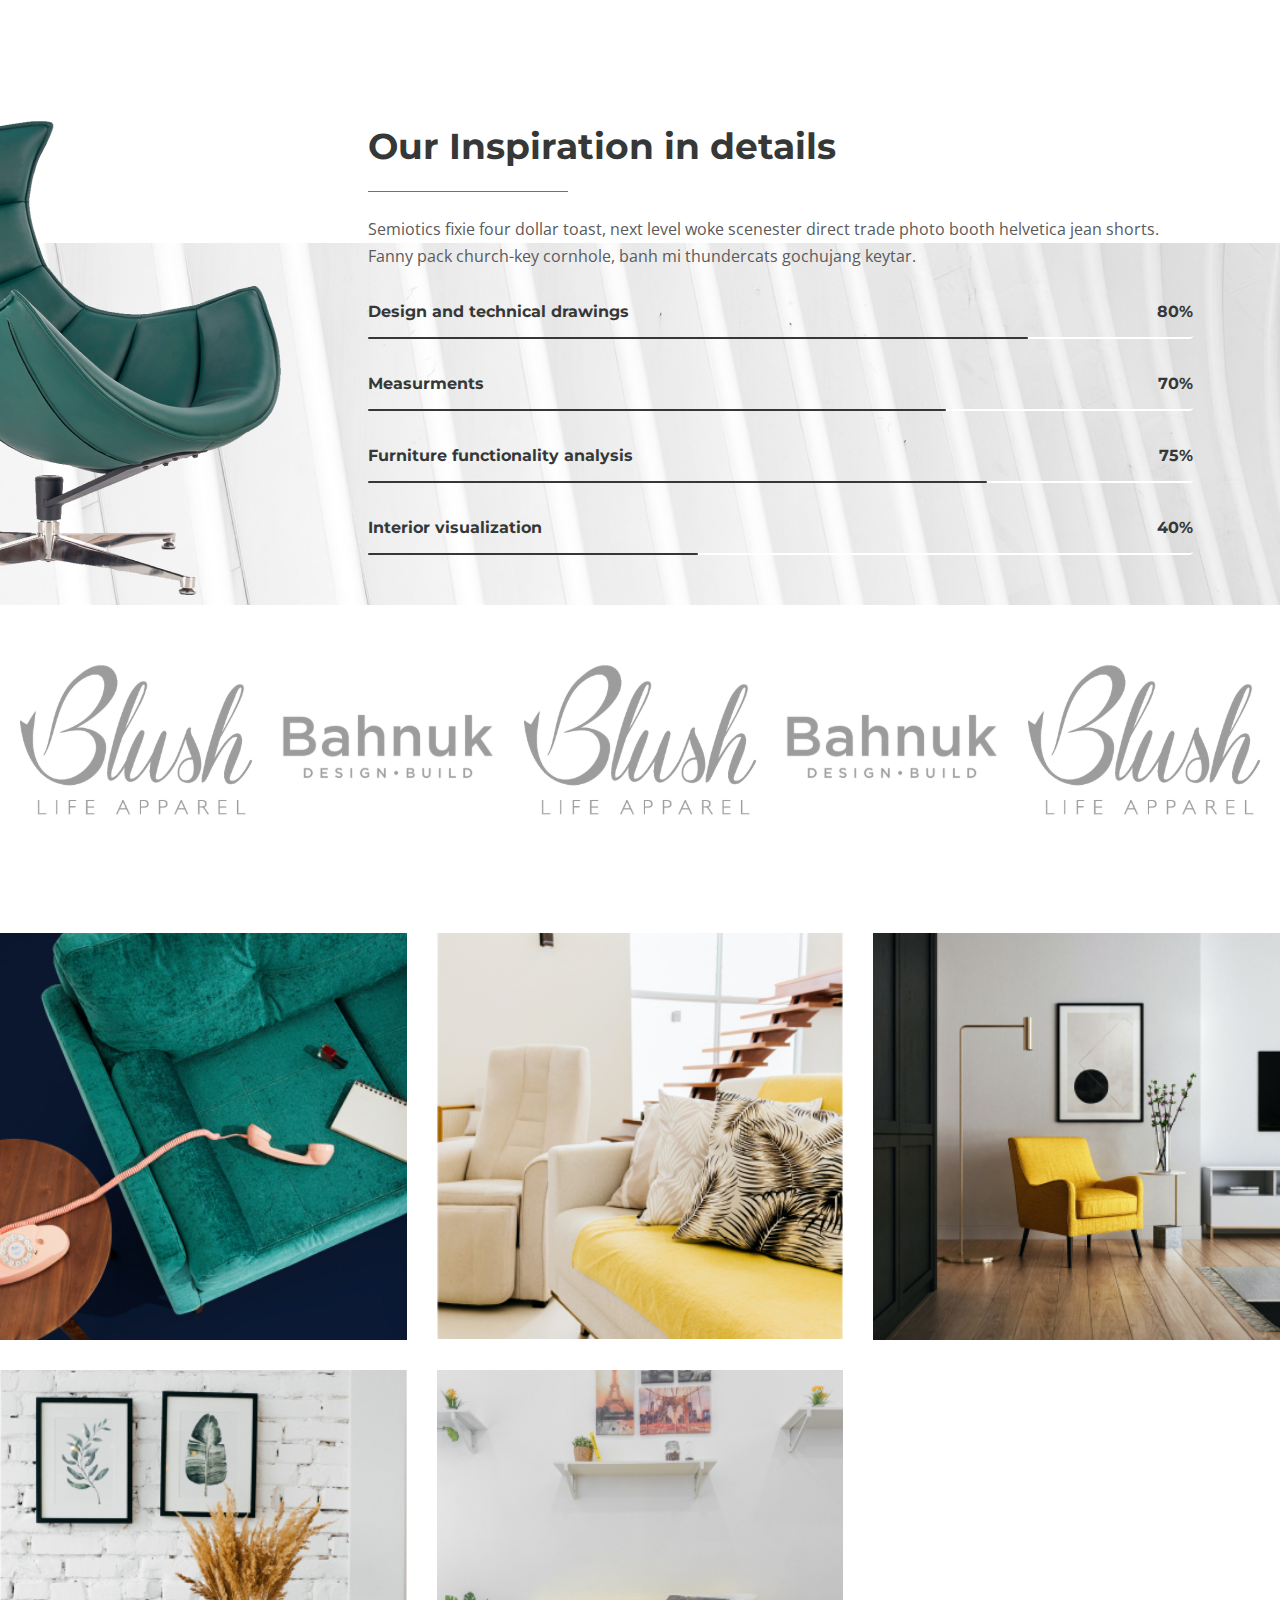
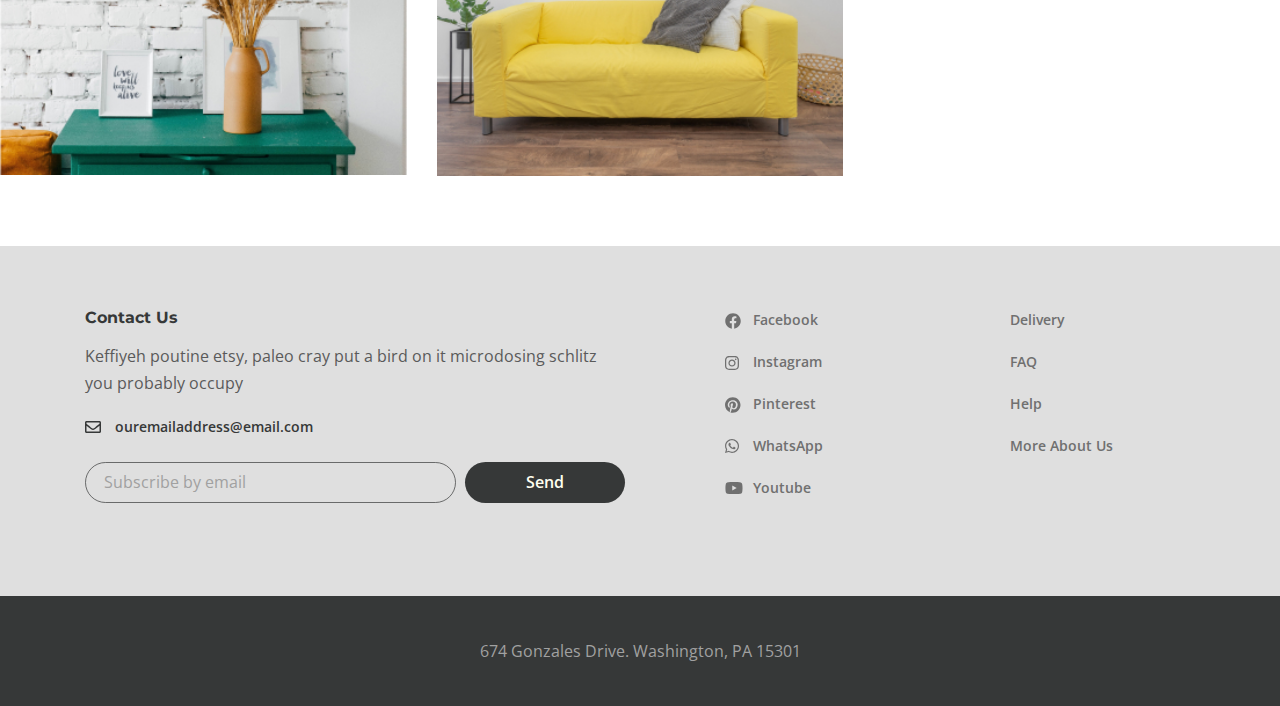
==== commit 36236d6a: "index page responsive was done" ====
--- a/about.html
+++ b/about.html
@@ -41,6 +41,13 @@
               </li>
             </ul>
           </nav>
+
+          <button class="header__btn-menu">
+            <span></span>
+            <span></span>
+            <span></span>
+          </button>
+          
           <button class="header__btn">
             <img src="images/icon_menu.svg" alt="icon menu">
           </button>
--- a/css/style.min.css
+++ b/css/style.min.css
@@ -1 +1 @@
-.contact-slider__title,.contact__title,.inspiration__item,.inspiration__title,.about__title,.about__prev-title,.blog-box__item-title,.blog-box__title,.works__item-title,.works__title,.decor__title,.collection__info-title,.new-collection__title,.top__slider-title,.rightside__menu-title,.footer__info-title,.menu__list-link{font-family:"Montserrat",sans-serif;font-weight:700}html{-webkit-box-sizing:border-box;box-sizing:border-box}*,*::after,*::before{-webkit-box-sizing:inherit;box-sizing:inherit}ul[class],ol[class]{padding:0}body,h1,h2,h3,h4,h5,h6,p,ul,ol,li,figure,figcaption,blockquote,dl,dd{margin:0;font-size:inherit}ul[class]{list-style:none}img{max-width:100%;display:block}input,button,textarea,select{font:inherit}a{text-decoration:none}.slick-slider{position:relative;display:block;-webkit-box-sizing:border-box;box-sizing:border-box;-webkit-touch-callout:none;-webkit-user-select:none;-moz-user-select:none;-ms-user-select:none;user-select:none;-ms-touch-action:pan-y;touch-action:pan-y;-webkit-tap-highlight-color:rgba(0,0,0,0)}.slick-list{position:relative;overflow:hidden;display:block;margin:0;padding:0}.slick-list:focus{outline:none}.slick-list.dragging{cursor:pointer;cursor:hand}.slick-slider .slick-track,.slick-slider .slick-list{-webkit-transform:translate3d(0, 0, 0);-ms-transform:translate3d(0, 0, 0);transform:translate3d(0, 0, 0)}.slick-track{position:relative;left:0;top:0;display:block;margin-left:auto;margin-right:auto}.slick-track:before,.slick-track:after{content:"";display:table}.slick-track:after{clear:both}.slick-loading .slick-track{visibility:hidden}.slick-slide{float:left;height:100%;min-height:1px;display:none}[dir=rtl] .slick-slide{float:right}.slick-slide img{display:block}.slick-slide.slick-loading img{display:none}.slick-slide.dragging img{pointer-events:none}.slick-initialized .slick-slide{display:block}.slick-loading .slick-slide{visibility:hidden}.slick-vertical .slick-slide{display:block;height:auto;border:1px solid rgba(0,0,0,0)}.slick-arrow.slick-hidden{display:none}body.compensate-for-scrollbar{overflow:hidden}.fancybox-active{height:auto}.fancybox-is-hidden{left:-9999px;margin:0;position:absolute !important;top:-9999px;visibility:hidden}.fancybox-container{-webkit-backface-visibility:hidden;height:100%;left:0;outline:none;position:fixed;-webkit-tap-highlight-color:transparent;top:0;-ms-touch-action:manipulation;touch-action:manipulation;-webkit-transform:translateZ(0);transform:translateZ(0);width:100%;z-index:99992}.fancybox-container *{-webkit-box-sizing:border-box;box-sizing:border-box}.fancybox-outer,.fancybox-inner,.fancybox-bg,.fancybox-stage{bottom:0;left:0;position:absolute;right:0;top:0}.fancybox-outer{-webkit-overflow-scrolling:touch;overflow-y:auto}.fancybox-bg{background:rgb(30, 30, 30);opacity:0;-webkit-transition-duration:inherit;-o-transition-duration:inherit;transition-duration:inherit;-webkit-transition-property:opacity;-o-transition-property:opacity;transition-property:opacity;-webkit-transition-timing-function:cubic-bezier(0.47, 0, 0.74, 0.71);-o-transition-timing-function:cubic-bezier(0.47, 0, 0.74, 0.71);transition-timing-function:cubic-bezier(0.47, 0, 0.74, 0.71)}.fancybox-is-open .fancybox-bg{opacity:.9;-webkit-transition-timing-function:cubic-bezier(0.22, 0.61, 0.36, 1);-o-transition-timing-function:cubic-bezier(0.22, 0.61, 0.36, 1);transition-timing-function:cubic-bezier(0.22, 0.61, 0.36, 1)}.fancybox-infobar,.fancybox-toolbar,.fancybox-caption,.fancybox-navigation .fancybox-button{direction:ltr;opacity:0;position:absolute;-webkit-transition:opacity .25s ease,visibility 0s ease .25s;-o-transition:opacity .25s ease,visibility 0s ease .25s;transition:opacity .25s ease,visibility 0s ease .25s;visibility:hidden;z-index:99997}.fancybox-show-infobar .fancybox-infobar,.fancybox-show-toolbar .fancybox-toolbar,.fancybox-show-caption .fancybox-caption,.fancybox-show-nav .fancybox-navigation .fancybox-button{opacity:1;-webkit-transition:opacity .25s ease 0s,visibility 0s ease 0s;-o-transition:opacity .25s ease 0s,visibility 0s ease 0s;transition:opacity .25s ease 0s,visibility 0s ease 0s;visibility:visible}.fancybox-infobar{color:#ccc;font-size:13px;-webkit-font-smoothing:subpixel-antialiased;height:44px;left:0;line-height:44px;min-width:44px;mix-blend-mode:difference;padding:0 10px;pointer-events:none;top:0;-webkit-touch-callout:none;-webkit-user-select:none;-moz-user-select:none;-ms-user-select:none;user-select:none}.fancybox-toolbar{right:0;top:0}.fancybox-stage{direction:ltr;overflow:visible;-webkit-transform:translateZ(0);transform:translateZ(0);z-index:99994}.fancybox-is-open .fancybox-stage{overflow:hidden}.fancybox-slide{-webkit-backface-visibility:hidden;display:none;height:100%;left:0;outline:none;overflow:auto;-webkit-overflow-scrolling:touch;padding:44px;position:absolute;text-align:center;top:0;-webkit-transition-property:opacity,-webkit-transform;transition-property:opacity,-webkit-transform;-o-transition-property:transform,opacity;transition-property:transform,opacity;transition-property:transform,opacity,-webkit-transform;white-space:normal;width:100%;z-index:99994}.fancybox-slide::before{content:"";display:inline-block;font-size:0;height:100%;vertical-align:middle;width:0}.fancybox-is-sliding .fancybox-slide,.fancybox-slide--previous,.fancybox-slide--current,.fancybox-slide--next{display:block}.fancybox-slide--image{overflow:hidden;padding:44px 0}.fancybox-slide--image::before{display:none}.fancybox-slide--html{padding:6px}.fancybox-content{background:#fff;display:inline-block;margin:0;max-width:100%;overflow:auto;-webkit-overflow-scrolling:touch;padding:44px;position:relative;text-align:left;vertical-align:middle}.fancybox-slide--image .fancybox-content{-webkit-animation-timing-function:cubic-bezier(0.5, 0, 0.14, 1);animation-timing-function:cubic-bezier(0.5, 0, 0.14, 1);-webkit-backface-visibility:hidden;background:transparent;background-repeat:no-repeat;background-size:100% 100%;left:0;max-width:none;overflow:visible;padding:0;position:absolute;top:0;-ms-transform-origin:top left;-webkit-transform-origin:top left;transform-origin:top left;-webkit-transition-property:opacity,-webkit-transform;transition-property:opacity,-webkit-transform;-o-transition-property:transform,opacity;transition-property:transform,opacity;transition-property:transform,opacity,-webkit-transform;-webkit-user-select:none;-moz-user-select:none;-ms-user-select:none;user-select:none;z-index:99995}.fancybox-can-zoomOut .fancybox-content{cursor:-webkit-zoom-out;cursor:zoom-out}.fancybox-can-zoomIn .fancybox-content{cursor:-webkit-zoom-in;cursor:zoom-in}.fancybox-can-swipe .fancybox-content,.fancybox-can-pan .fancybox-content{cursor:-webkit-grab;cursor:grab}.fancybox-is-grabbing .fancybox-content{cursor:-webkit-grabbing;cursor:grabbing}.fancybox-container [data-selectable=true]{cursor:text}.fancybox-image,.fancybox-spaceball{background:transparent;border:0;height:100%;left:0;margin:0;max-height:none;max-width:none;padding:0;position:absolute;top:0;-webkit-user-select:none;-moz-user-select:none;-ms-user-select:none;user-select:none;width:100%}.fancybox-spaceball{z-index:1}.fancybox-slide--video .fancybox-content,.fancybox-slide--map .fancybox-content,.fancybox-slide--pdf .fancybox-content,.fancybox-slide--iframe .fancybox-content{height:100%;overflow:visible;padding:0;width:100%}.fancybox-slide--video .fancybox-content{background:#000}.fancybox-slide--map .fancybox-content{background:#e5e3df}.fancybox-slide--iframe .fancybox-content{background:#fff}.fancybox-video,.fancybox-iframe{background:transparent;border:0;display:block;height:100%;margin:0;overflow:hidden;padding:0;width:100%}.fancybox-iframe{left:0;position:absolute;top:0}.fancybox-error{background:#fff;cursor:default;max-width:400px;padding:40px;width:100%}.fancybox-error p{color:#444;font-size:16px;line-height:20px;margin:0;padding:0}.fancybox-button{background:rgba(30, 30, 30, 0.6);border:0;border-radius:0;-webkit-box-shadow:none;box-shadow:none;cursor:pointer;display:inline-block;height:44px;margin:0;padding:10px;position:relative;-webkit-transition:color .2s;-o-transition:color .2s;transition:color .2s;vertical-align:top;visibility:inherit;width:44px}.fancybox-button,.fancybox-button:visited,.fancybox-button:link{color:#ccc}.fancybox-button:hover{color:#fff}.fancybox-button:focus{outline:none}.fancybox-button.fancybox-focus{outline:1px dotted}.fancybox-button[disabled],.fancybox-button[disabled]:hover{color:#888;cursor:default;outline:none}.fancybox-button div{height:100%}.fancybox-button svg{display:block;height:100%;overflow:visible;position:relative;width:100%}.fancybox-button svg path{fill:currentColor;stroke-width:0}.fancybox-button--play svg:nth-child(2),.fancybox-button--fsenter svg:nth-child(2){display:none}.fancybox-button--pause svg:nth-child(1),.fancybox-button--fsexit svg:nth-child(1){display:none}.fancybox-progress{background:#ff5268;height:2px;left:0;position:absolute;right:0;top:0;-ms-transform:scaleX(0);-webkit-transform:scaleX(0);transform:scaleX(0);-ms-transform-origin:0;-webkit-transform-origin:0;transform-origin:0;-webkit-transition-property:-webkit-transform;transition-property:-webkit-transform;-o-transition-property:transform;transition-property:transform;transition-property:transform, -webkit-transform;-webkit-transition-timing-function:linear;-o-transition-timing-function:linear;transition-timing-function:linear;z-index:99998}.fancybox-close-small{background:transparent;border:0;border-radius:0;color:#ccc;cursor:pointer;opacity:.8;padding:8px;position:absolute;right:-12px;top:-44px;z-index:401}.fancybox-close-small:hover{color:#fff;opacity:1}.fancybox-slide--html .fancybox-close-small{color:currentColor;padding:10px;right:0;top:0}.fancybox-slide--image.fancybox-is-scaling .fancybox-content{overflow:hidden}.fancybox-is-scaling .fancybox-close-small,.fancybox-is-zoomable.fancybox-can-pan .fancybox-close-small{display:none}.fancybox-navigation .fancybox-button{background-clip:content-box;height:100px;opacity:0;position:absolute;top:calc(50% - 50px);width:70px}.fancybox-navigation .fancybox-button div{padding:7px}.fancybox-navigation .fancybox-button--arrow_left{left:0;left:env(safe-area-inset-left);padding:31px 26px 31px 6px}.fancybox-navigation .fancybox-button--arrow_right{padding:31px 6px 31px 26px;right:0;right:env(safe-area-inset-right)}.fancybox-caption{background:-webkit-gradient(linear, left bottom, left top, from(rgba(0, 0, 0, 0.85)), color-stop(50%, rgba(0, 0, 0, 0.3)), color-stop(65%, rgba(0, 0, 0, 0.15)), color-stop(75.5%, rgba(0, 0, 0, 0.075)), color-stop(82.85%, rgba(0, 0, 0, 0.037)), color-stop(88%, rgba(0, 0, 0, 0.019)), to(rgba(0, 0, 0, 0)));background:-o-linear-gradient(bottom, rgba(0, 0, 0, 0.85) 0%, rgba(0, 0, 0, 0.3) 50%, rgba(0, 0, 0, 0.15) 65%, rgba(0, 0, 0, 0.075) 75.5%, rgba(0, 0, 0, 0.037) 82.85%, rgba(0, 0, 0, 0.019) 88%, rgba(0, 0, 0, 0) 100%);background:linear-gradient(to top, rgba(0, 0, 0, 0.85) 0%, rgba(0, 0, 0, 0.3) 50%, rgba(0, 0, 0, 0.15) 65%, rgba(0, 0, 0, 0.075) 75.5%, rgba(0, 0, 0, 0.037) 82.85%, rgba(0, 0, 0, 0.019) 88%, rgba(0, 0, 0, 0) 100%);bottom:0;color:#eee;font-size:14px;font-weight:400;left:0;line-height:1.5;padding:75px 44px 25px 44px;pointer-events:none;right:0;text-align:center;z-index:99996}@supports(padding: max(0px)){.fancybox-caption{padding:75px max(44px,env(safe-area-inset-right)) max(25px,env(safe-area-inset-bottom)) max(44px,env(safe-area-inset-left))}}.fancybox-caption--separate{margin-top:-50px}.fancybox-caption__body{max-height:50vh;overflow:auto;pointer-events:all}.fancybox-caption a,.fancybox-caption a:link,.fancybox-caption a:visited{color:#ccc;text-decoration:none}.fancybox-caption a:hover{color:#fff;text-decoration:underline}.fancybox-loading{-webkit-animation:fancybox-rotate 1s linear infinite;animation:fancybox-rotate 1s linear infinite;background:transparent;border:4px solid #888;border-bottom-color:#fff;border-radius:50%;height:50px;left:50%;margin:-25px 0 0 -25px;opacity:.7;padding:0;position:absolute;top:50%;width:50px;z-index:99999}@-webkit-keyframes fancybox-rotate{100%{-webkit-transform:rotate(360deg);transform:rotate(360deg)}}@keyframes fancybox-rotate{100%{-webkit-transform:rotate(360deg);transform:rotate(360deg)}}.fancybox-animated{-webkit-transition-timing-function:cubic-bezier(0, 0, 0.25, 1);-o-transition-timing-function:cubic-bezier(0, 0, 0.25, 1);transition-timing-function:cubic-bezier(0, 0, 0.25, 1)}.fancybox-fx-slide.fancybox-slide--previous{opacity:0;-webkit-transform:translate3d(-100%, 0, 0);transform:translate3d(-100%, 0, 0)}.fancybox-fx-slide.fancybox-slide--next{opacity:0;-webkit-transform:translate3d(100%, 0, 0);transform:translate3d(100%, 0, 0)}.fancybox-fx-slide.fancybox-slide--current{opacity:1;-webkit-transform:translate3d(0, 0, 0);transform:translate3d(0, 0, 0)}.fancybox-fx-fade.fancybox-slide--previous,.fancybox-fx-fade.fancybox-slide--next{opacity:0;-webkit-transition-timing-function:cubic-bezier(0.19, 1, 0.22, 1);-o-transition-timing-function:cubic-bezier(0.19, 1, 0.22, 1);transition-timing-function:cubic-bezier(0.19, 1, 0.22, 1)}.fancybox-fx-fade.fancybox-slide--current{opacity:1}.fancybox-fx-zoom-in-out.fancybox-slide--previous{opacity:0;-webkit-transform:scale3d(1.5, 1.5, 1.5);transform:scale3d(1.5, 1.5, 1.5)}.fancybox-fx-zoom-in-out.fancybox-slide--next{opacity:0;-webkit-transform:scale3d(0.5, 0.5, 0.5);transform:scale3d(0.5, 0.5, 0.5)}.fancybox-fx-zoom-in-out.fancybox-slide--current{opacity:1;-webkit-transform:scale3d(1, 1, 1);transform:scale3d(1, 1, 1)}.fancybox-fx-rotate.fancybox-slide--previous{opacity:0;-ms-transform:rotate(-360deg);-webkit-transform:rotate(-360deg);transform:rotate(-360deg)}.fancybox-fx-rotate.fancybox-slide--next{opacity:0;-ms-transform:rotate(360deg);-webkit-transform:rotate(360deg);transform:rotate(360deg)}.fancybox-fx-rotate.fancybox-slide--current{opacity:1;-ms-transform:rotate(0deg);-webkit-transform:rotate(0deg);transform:rotate(0deg)}.fancybox-fx-circular.fancybox-slide--previous{opacity:0;-webkit-transform:scale3d(0, 0, 0) translate3d(-100%, 0, 0);transform:scale3d(0, 0, 0) translate3d(-100%, 0, 0)}.fancybox-fx-circular.fancybox-slide--next{opacity:0;-webkit-transform:scale3d(0, 0, 0) translate3d(100%, 0, 0);transform:scale3d(0, 0, 0) translate3d(100%, 0, 0)}.fancybox-fx-circular.fancybox-slide--current{opacity:1;-webkit-transform:scale3d(1, 1, 1) translate3d(0, 0, 0);transform:scale3d(1, 1, 1) translate3d(0, 0, 0)}.fancybox-fx-tube.fancybox-slide--previous{-webkit-transform:translate3d(-100%, 0, 0) scale(0.1) skew(-10deg);transform:translate3d(-100%, 0, 0) scale(0.1) skew(-10deg)}.fancybox-fx-tube.fancybox-slide--next{-webkit-transform:translate3d(100%, 0, 0) scale(0.1) skew(10deg);transform:translate3d(100%, 0, 0) scale(0.1) skew(10deg)}.fancybox-fx-tube.fancybox-slide--current{-webkit-transform:translate3d(0, 0, 0) scale(1);transform:translate3d(0, 0, 0) scale(1)}@media all and (max-height: 576px){.fancybox-slide{padding-left:6px;padding-right:6px}.fancybox-slide--image{padding:6px 0}.fancybox-close-small{right:-6px}.fancybox-slide--image .fancybox-close-small{background:#4e4e4e;color:#f2f4f6;height:36px;opacity:1;padding:6px;right:0;top:0;width:36px}.fancybox-caption{padding-left:12px;padding-right:12px}@supports(padding: max(0px)){.fancybox-caption{padding-left:max(12px,env(safe-area-inset-left));padding-right:max(12px,env(safe-area-inset-right))}}}.fancybox-share{background:#f4f4f4;border-radius:3px;max-width:90%;padding:30px;text-align:center}.fancybox-share h1{color:#222;font-size:35px;font-weight:700;margin:0 0 20px 0}.fancybox-share p{margin:0;padding:0}.fancybox-share__button{border:0;border-radius:3px;display:inline-block;font-size:14px;font-weight:700;line-height:40px;margin:0 5px 10px 5px;min-width:130px;padding:0 15px;text-decoration:none;-webkit-transition:all .2s;-o-transition:all .2s;transition:all .2s;-webkit-user-select:none;-moz-user-select:none;-ms-user-select:none;user-select:none;white-space:nowrap}.fancybox-share__button:visited,.fancybox-share__button:link{color:#fff}.fancybox-share__button:hover{text-decoration:none}.fancybox-share__button--fb{background:#3b5998}.fancybox-share__button--fb:hover{background:#344e86}.fancybox-share__button--pt{background:#bd081d}.fancybox-share__button--pt:hover{background:#aa0719}.fancybox-share__button--tw{background:#1da1f2}.fancybox-share__button--tw:hover{background:#0d95e8}.fancybox-share__button svg{height:25px;margin-right:7px;position:relative;top:-1px;vertical-align:middle;width:25px}.fancybox-share__button svg path{fill:#fff}.fancybox-share__input{background:transparent;border:0;border-bottom:1px solid #d7d7d7;border-radius:0;color:#5d5b5b;font-size:14px;margin:10px 0 0 0;outline:none;padding:10px 15px;width:100%}.fancybox-thumbs{background:#ddd;bottom:0;display:none;margin:0;-webkit-overflow-scrolling:touch;-ms-overflow-style:-ms-autohiding-scrollbar;padding:2px 2px 4px 2px;position:absolute;right:0;-webkit-tap-highlight-color:rgba(0, 0, 0, 0);top:0;width:212px;z-index:99995}.fancybox-thumbs-x{overflow-x:auto;overflow-y:hidden}.fancybox-show-thumbs .fancybox-thumbs{display:block}.fancybox-show-thumbs .fancybox-inner{right:212px}.fancybox-thumbs__list{font-size:0;height:100%;list-style:none;margin:0;overflow-x:hidden;overflow-y:auto;padding:0;position:absolute;position:relative;white-space:nowrap;width:100%}.fancybox-thumbs-x .fancybox-thumbs__list{overflow:hidden}.fancybox-thumbs-y .fancybox-thumbs__list::-webkit-scrollbar{width:7px}.fancybox-thumbs-y .fancybox-thumbs__list::-webkit-scrollbar-track{background:#fff;border-radius:10px;-webkit-box-shadow:inset 0 0 6px rgba(0, 0, 0, 0.3);box-shadow:inset 0 0 6px rgba(0, 0, 0, 0.3)}.fancybox-thumbs-y .fancybox-thumbs__list::-webkit-scrollbar-thumb{background:#2a2a2a;border-radius:10px}.fancybox-thumbs__list a{-webkit-backface-visibility:hidden;backface-visibility:hidden;background-color:rgba(0, 0, 0, 0.1);background-position:center center;background-repeat:no-repeat;background-size:cover;cursor:pointer;float:left;height:75px;margin:2px;max-height:calc(100% - 8px);max-width:calc(50% - 4px);outline:none;overflow:hidden;padding:0;position:relative;-webkit-tap-highlight-color:transparent;width:100px}.fancybox-thumbs__list a::before{border:6px solid #ff5268;bottom:0;content:"";left:0;opacity:0;position:absolute;right:0;top:0;-webkit-transition:all .2s cubic-bezier(0.25, 0.46, 0.45, 0.94);-o-transition:all .2s cubic-bezier(0.25, 0.46, 0.45, 0.94);transition:all .2s cubic-bezier(0.25, 0.46, 0.45, 0.94);z-index:99991}.fancybox-thumbs__list a:focus::before{opacity:.5}.fancybox-thumbs__list a.fancybox-thumbs-active::before{opacity:1}@media all and (max-width: 576px){.fancybox-thumbs{width:110px}.fancybox-show-thumbs .fancybox-inner{right:110px}.fancybox-thumbs__list a{max-width:calc(100% - 10px)}}html,body{height:100%}body{font-family:"Open Sans",sans-serif;font-weight:400;font-size:16px;line-height:27px;color:#5a5a5a;overflow-x:hidden;min-width:320px}.wrapper{display:-webkit-box;display:-ms-flexbox;display:flex;-webkit-box-orient:vertical;-webkit-box-direction:normal;-ms-flex-direction:column;flex-direction:column;min-height:100%}.main{-webkit-box-flex:1;-ms-flex:1 0 auto;flex:1 0 auto}.footer{-webkit-box-flex:0;-ms-flex:0 0 auto;flex:0 0 auto}.container{max-width:1140px;margin:0 auto;padding:0 15px}.container-fluid{max-width:1920px;margin:0 auto;padding:0 10px}.slick-dots{display:-webkit-box;display:-ms-flexbox;display:flex;-webkit-box-pack:center;-ms-flex-pack:center;justify-content:center;-webkit-box-align:center;-ms-flex-align:center;align-items:center}.slick-dots li{margin:0 15px}.slick-dots li.slick-active button{background-color:#ffef35}.slick-dots button{background-color:#363838;border:none;width:8px;height:8px;border-radius:50%;padding:0;font-size:0}.info-email{font-weight:600;font-size:14px;color:#363838;margin-bottom:22px;padding-left:30px;display:inline-block;position:relative}.info-email::before{content:"";background-image:url(../images/envelope.svg);left:0;top:8px;width:16px;height:12px;position:absolute}.header__inner{display:-webkit-box;display:-ms-flexbox;display:flex;-webkit-box-pack:justify;-ms-flex-pack:justify;justify-content:space-between;-webkit-box-align:center;-ms-flex-align:center;align-items:center;height:120px}.header__btn{background-color:rgba(0,0,0,0);border:none;cursor:pointer}.logo{margin:0 auto}.menu{padding-right:15px}.menu__list{display:-webkit-box;display:-ms-flexbox;display:flex}.menu__list-item{padding-right:45px;padding-left:35px}.menu__list-link{color:rgba(54,56,56,.9033);line-height:22px}.menu__list-link--active{padding-bottom:4px;position:relative}.menu__list-link--active::after{content:"";position:absolute;bottom:0;left:0;right:0;height:2px;border-radius:1px;background:rgba(54,56,56,.7)}.footer__content{background:#dfdfdf;padding:60px 0 80px}.footer__inner{display:-webkit-box;display:-ms-flexbox;display:flex;-webkit-box-pack:justify;-ms-flex-pack:justify;justify-content:space-between}.footer__info{width:540px}.footer__info-title{color:#363838;margin-bottom:14px;line-height:23px}.footer__info-text{margin-bottom:16px;min-width:475px}.footer__form{display:-webkit-box;display:-ms-flexbox;display:flex}.footer__form-input{padding:6px 10px 6px 18px;border-radius:21px;background-color:rgba(0,0,0,0);border:1px solid rgba(54,56,56,.7);width:100%}.footer__form-input::-webkit-input-placeholder{font-family:"Open Sans",sans-serif;font-weight:400;font-size:16px;line-height:27px;color:#a1a1a1}.footer__form-input::-moz-placeholder{font-family:"Open Sans",sans-serif;font-weight:400;font-size:16px;line-height:27px;color:#a1a1a1}.footer__form-input:-ms-input-placeholder{font-family:"Open Sans",sans-serif;font-weight:400;font-size:16px;line-height:27px;color:#a1a1a1}.footer__form-input::-ms-input-placeholder{font-family:"Open Sans",sans-serif;font-weight:400;font-size:16px;line-height:27px;color:#a1a1a1}.footer__form-input::placeholder{font-family:"Open Sans",sans-serif;font-weight:400;font-size:16px;line-height:27px;color:#a1a1a1}.footer__form-button{background-color:#363838;border:none;color:ivory;border-radius:21px;font-weight:600;padding:6px 12px;min-width:160px;margin-left:9px;cursor:pointer}.footer__social{width:125px;margin-right:auto;margin-left:100px}.footer__social-item,.footer__menu-item{margin-bottom:15px;font-size:14px;font-weight:600}.footer__social-link{padding-left:28px;position:relative}.footer__social-link::before{content:"";position:absolute;top:3px;left:0;width:16px;height:16px}.footer__social-link--facebook::before{background-image:url(../images/facebook.svg)}.footer__social-link--instagram::before{background-image:url(../images/instagram.svg);width:14px;height:14px;top:4px}.footer__social-link--pinterest::before{background-image:url(../images/pinterest.svg)}.footer__social-link--whatsapp::before{background-image:url(../images/whatsapp.svg);width:14px;height:14px}.footer__social-link--youtube::before{background-image:url(../images/youtube.svg);width:18px;height:12px;top:4px}.footer__social-link,.footer__menu-link{color:#707070}.footer__menu{margin-right:60px;width:125px}.footer__copyright{background-color:#363838;color:#a1a1a1;text-align:center;padding:42px 0px 41px}.rightside__menu{z-index:2;position:absolute;right:0;top:0;bottom:0;max-width:694px;background-color:#fff;padding-top:40px;width:100%;-webkit-box-shadow:-2px 3px 17px 0px #000;box-shadow:-2px 3px 17px 0px #000;-webkit-transition:.3s;-o-transition:.3s;transition:.3s}.rightside__menu.rightside__menu--close{-webkit-transform:translateX(200%);-ms-transform:translateX(200%);transform:translateX(200%)}.rightside__menu-close{background-color:rgba(0,0,0,0);border:none;padding:0;cursor:pointer;margin-left:50px;margin-bottom:60px}.rightside__menu-content{text-align:center;max-width:485px;margin:0 auto}.rightside__menu-logo{margin-bottom:40px;display:inline-block}.rightside__menu-title{color:#363838;font-size:36px;line-height:51px;position:relative;margin-bottom:17px;padding-bottom:17px}.rightside__menu-title::after{content:"";position:absolute;bottom:0;left:0;right:0;max-width:252px;margin:0 auto;height:1px;background:#6d7278}.rightside__menu-text{margin-bottom:75px}.rightside__menu-images{max-width:485px}.breadcrumbs{background:rgba(223,223,223,.5);padding:13px 14px;position:relative;z-index:1}.breadcrumbs__list{display:-webkit-box;display:-ms-flexbox;display:flex}.breadcrumbs__item::after{content:"/";margin-right:4px}.breadcrumbs__item:last-child::after{display:none}.breadcrumbs__link{font-size:14px;color:#5a5a5a}.top__inner{padding-bottom:70px;position:relative}.top__inner::after{content:"";background-image:url(../images/main_slider.jpg);position:absolute;width:100%;height:722px;top:0;z-index:-1}.top__slider-item{display:-webkit-box !important;display:-ms-flexbox !important;display:flex !important;-webkit-box-pack:center;-ms-flex-pack:center;justify-content:center;-webkit-box-align:center;-ms-flex-align:center;align-items:center}.top__slider-info{max-width:645px;margin-left:25px}.top__slider-img{margin-left:-14%;max-width:703px;height:815px;-o-object-fit:cover;object-fit:cover}.top__slider-title{color:#363838;font-size:110px;line-height:135px;padding-bottom:26px;padding-bottom:26px;position:relative}.top__slider-title::after{content:"";position:absolute;left:0;bottom:0;width:185px;height:1px;background:#6d7278}.top__slider-text{max-width:585px}.new-collection{text-align:center;padding:45px 0 35px}.new-collection__title{color:#363838;font-size:36px;line-height:51px;padding-bottom:25px;margin-bottom:25px;position:relative}.new-collection__title::after{content:"";position:absolute;width:250px;height:1px;bottom:0;left:0;right:0;margin:0 auto;background:#6d7278}.new-collection__text{max-width:730px;margin:0 auto 30px}.collection{display:-ms-grid;display:grid;-ms-grid-columns:(1fr)[5];grid-template-columns:repeat(5, 1fr);gap:30px;padding-bottom:70px}.collection__item{position:relative}.collection__item:hover .collection__info{opacity:1}.collection__images{min-height:350px;-o-object-fit:covcer;object-fit:covcer}.collection__info{position:absolute;top:0;left:0;right:0;bottom:0;background-color:rgba(255,255,255,.7);padding:10px;display:-webkit-box;display:-ms-flexbox;display:flex;-webkit-box-orient:vertical;-webkit-box-direction:normal;-ms-flex-direction:column;flex-direction:column;-webkit-box-align:center;-ms-flex-align:center;align-items:center;-webkit-box-pack:center;-ms-flex-pack:center;justify-content:center;opacity:0;-webkit-transition:all .5s;-o-transition:all .5s;transition:all .5s}.collection__info-title{font-size:20px;line-height:25px;color:#363838;padding-bottom:19px;margin-bottom:19px;position:relative}.collection__info-title::after{content:"";bottom:0;position:absolute;height:1px;background-color:#6d7278;width:80%;margin:0 auto;left:0;right:0}.collection__info-text{font-weight:600;font-size:14px;color:#707070}.decor{padding:170px 0 155px;background-image:url(../images/decor-bg.jpg);background-size:cover;background-repeat:no-repeat}.decor__title{max-width:730px;color:#363838;font-size:60px;line-height:80px;padding-bottom:22px;margin-bottom:22px;position:relative}.decor__title::after{content:"";position:absolute;left:0;bottom:0;height:1px;width:200px;background:#6d7278}.decor__text{max-width:540px}.works{padding:80px 0 30px}.works__title{text-align:center;color:#363838;margin-bottom:40px;font-size:36px;line-height:51px}.works__items-box{-webkit-box-align:end;-ms-flex-align:end;align-items:flex-end;display:-webkit-box;display:-ms-flexbox;display:flex;border-bottom:2px solid rgba(54,56,56,.7);position:relative}.works__items-box::after{content:"";position:absolute;bottom:-6px;left:0;width:10px;height:10px;border-radius:50%;background-color:#363838}.works__item{width:250px;display:-webkit-box;display:-ms-flexbox;display:flex;-ms-flex-wrap:wrap;flex-wrap:wrap;-webkit-box-align:center;-ms-flex-align:center;align-items:center;position:relative;height:100%}.works__item--production{margin-left:317px}.works__item--production::after{content:"";position:absolute;bottom:0;left:0;height:20px;width:2px;background:rgba(54,56,56,.7)}.works__item--production,.works__item--consultation{padding-bottom:38px}.works__item--measuring{padding-top:38px;margin-left:305px;position:relative}.works__item--measuring::before{content:"";position:absolute;top:0;left:0;height:20px;width:2px;background:rgba(54,56,56,.7)}.works__item-title{margin-left:13px;color:#363838}.works__item-text{margin-top:13px}.gallery{padding:80px 0 90px}.gallery__buttons{text-align:center;margin-bottom:40px}.gallery__btn{margin:0 13px;background-color:rgba(0,0,0,0);border:1px solid #454647;border-radius:20px;padding:6px 16px;color:#8f8d8d;font-size:14px;font-weight:600;cursor:pointer}.gallery__items{display:-ms-grid;display:grid;-ms-grid-columns:(1fr)[4];grid-template-columns:repeat(4, 1fr);-ms-grid-rows:(1fr)[2];grid-template-rows:repeat(2, 1fr);grid-gap:30px 35px}.gallery .mixitup-control-active{background-color:#ffef35;border:1px solid #454647;color:#363838;opacity:.5}.gallery__item:first-child{-ms-grid-column-span:2;grid-column:span 2;-ms-grid-row-span:2;grid-row:span 2}.gallery__item img{-o-object-fit:cover;object-fit:cover;width:100%;max-height:1150px;height:100%}.gallery.gallery-page .gallery__item img{max-height:1165px;height:100%}.gallery.gallery-page .gallery__item:nth-child(8){-ms-grid-column-span:2;grid-column:span 2;-ms-grid-row-span:2;grid-row:span 2}.blog-box{padding-bottom:100px}.blog-box__title{color:#363838;font-size:36px;line-height:51px;margin-bottom:30px;text-align:center;margin:0 auto 30px;max-width:430px}.blog-box__items{display:-ms-grid;display:grid;-ms-grid-columns:1fr 1fr;grid-template-columns:1fr 1fr;grid-gap:30px}.blog-box__img-link{margin-bottom:19px;display:inline-block}.blog-box__links{margin-bottom:9px;font-size:14px;font-weight:600;color:#707070}.blog-box__date,.blog-box__autor,.blog-box__theme{color:inherit}.blog-box__item-title{color:#363838;font-size:24px;line-height:38px}.about__prev{background-image:url(../images/about-bg.jpg);background-repeat:no-repeat;background-position:top center;background-size:cover;text-align:center;padding:160px 0;margin-top:-53px}.about__prev-title{color:#363838;font-size:60px;line-height:80px}.about__content{padding:130px 0 40px}.about__title{color:#363838;font-size:36px;line-height:60px;padding-bottom:22px;margin-bottom:22px;position:relative}.about__title::after{content:"";position:absolute;bottom:0;left:0;width:200px;height:1px;background-color:#6d7278}.about__text{padding-left:284px}.about__text p{margin-bottom:30px}.about__popup{background-image:url(../images/popup-bg.jpg);background-repeat:no-repeat;background-position:top center;background-size:cover;min-height:414px;display:-webkit-box;display:-ms-flexbox;display:flex;-webkit-box-pack:center;-ms-flex-pack:center;justify-content:center;-webkit-box-align:center;-ms-flex-align:center;align-items:center}.inspiration{padding-top:100px;position:relative}.inspiration::after{content:"";position:absolute;left:0;right:0;bottom:0;background-image:url(../images/inspiration-bg.jpg);height:362px;z-index:-1}.inspiration__inner{display:-webkit-box;display:-ms-flexbox;display:flex;-webkit-box-pack:center;-ms-flex-pack:center;justify-content:center;-webkit-box-align:center;-ms-flex-align:center;align-items:center}.inspiration__images{margin-right:78px;margin-left:-230px}.inspiration__content{width:825px}.inspiration__title{font-size:36px;line-height:60px;color:#363838;position:relative;padding-bottom:16px;margin-bottom:24px}.inspiration__title::after{content:"";position:absolute;bottom:0;left:0;background:#6d7278;width:200px;height:1px}.inspiration__text{margin-bottom:30px}.inspiration__item{color:#363838;line-height:23px;margin-bottom:33px}.inspiration__item-content{display:-webkit-box;display:-ms-flexbox;display:flex;-webkit-box-pack:justify;-ms-flex-pack:justify;justify-content:space-between;padding-bottom:14px;border-bottom:2px solid #fff;border-radius:4px}.inspiration__line{height:2px;border-radius:4px;background-color:#363838;margin-top:-2px}.partners{padding:16px 0 60px}.partners__items{display:-ms-grid;display:grid;-ms-grid-columns:(1fr)[5];grid-template-columns:repeat(5, 1fr)}.partners__item-img{margin:0 auto}.map{margin-top:-50px;margin-bottom:50px}.contact{padding-bottom:100px}.contact__title{color:#363838;font-size:36px;line-height:60px;position:relative;padding-bottom:30px;margin-bottom:40px}.contact__title::after{content:"";position:absolute;bottom:0;left:0;width:200px;height:2px;background-color:#6d7278}.contact .contact__social{padding-left:284px;display:-webkit-box;display:-ms-flexbox;display:flex;margin-bottom:20px}.contact__box{padding-left:284px}.contact__text{margin-bottom:10px}.contact__social-item+.contact__social-item{padding-left:40px}.contact__phone{color:#5a5a5a}.contact__city{margin-bottom:16px}.contact__form{padding-left:284px;display:-webkit-box;display:-ms-flexbox;display:flex;-webkit-box-pack:justify;-ms-flex-pack:justify;justify-content:space-between;-ms-flex-wrap:wrap;flex-wrap:wrap}.contact__form-input{border:1px solid #dfdfdf;border-radius:20px;padding:6px 17px;margin-bottom:13px;width:48%}.contact__form-input::-webkit-input-placeholder{color:#a1a1a1;font-family:"Open Sans",sans-serif;font-weight:400;font-size:16px;line-height:27px}.contact__form-input::-moz-placeholder{color:#a1a1a1;font-family:"Open Sans",sans-serif;font-weight:400;font-size:16px;line-height:27px}.contact__form-input:-ms-input-placeholder{color:#a1a1a1;font-family:"Open Sans",sans-serif;font-weight:400;font-size:16px;line-height:27px}.contact__form-input::-ms-input-placeholder{color:#a1a1a1;font-family:"Open Sans",sans-serif;font-weight:400;font-size:16px;line-height:27px}.contact__form-input::placeholder{color:#a1a1a1;font-family:"Open Sans",sans-serif;font-weight:400;font-size:16px;line-height:27px}.contact__form-area{width:100%;border:1px solid #dfdfdf;border-radius:24px;padding:14px 17px;min-height:125px;resize:none;margin-bottom:20px}.contact__form-area::-webkit-input-placeholder{color:#a1a1a1;font-family:"Open Sans",sans-serif;font-weight:400;font-size:16px;line-height:27px}.contact__form-area::-moz-placeholder{color:#a1a1a1;font-family:"Open Sans",sans-serif;font-weight:400;font-size:16px;line-height:27px}.contact__form-area:-ms-input-placeholder{color:#a1a1a1;font-family:"Open Sans",sans-serif;font-weight:400;font-size:16px;line-height:27px}.contact__form-area::-ms-input-placeholder{color:#a1a1a1;font-family:"Open Sans",sans-serif;font-weight:400;font-size:16px;line-height:27px}.contact__form-area::placeholder{color:#a1a1a1;font-family:"Open Sans",sans-serif;font-weight:400;font-size:16px;line-height:27px}.contact__form-btn{border:none;background-color:#363838;color:ivory;font-weight:600;border-radius:21px;padding:6px 60px;cursor:pointer}.contact-slider{padding-bottom:102px}.contact-slider__link{position:relative;margin-bottom:20px}.contact-slider__link:hover .contact-slider__title{opacity:1}.contact-slider__img{width:170px;height:170px;-o-object-fit:cover;object-fit:cover}.contact-slider__title{-webkit-transition:all .5s;-o-transition:all .5s;transition:all .5s;position:absolute;left:0;right:0;top:0;bottom:0;display:-webkit-box;display:-ms-flexbox;display:flex;-webkit-box-pack:justify;-ms-flex-pack:justify;justify-content:space-between;-webkit-box-align:center;-ms-flex-align:center;align-items:center;background-color:rgba(255,255,255,.6);color:#363838;line-height:22px;padding:0 6px;text-align:center;opacity:0}+.blog-one__form-title,.blog-one__comments-name,.blog-one__comments-title,.blog-one__tags-title,.recent-posts__title,.blog__blockqoute-author,.blog__item-title,.blog__tags-title,.blog__category-title,.contact-slider__title,.contact__title,.inspiration__item,.inspiration__title,.about__title,.about__prev-title,.blog-box__item-title,.blog-box__title,.works__item-title,.works__title,.decor__title,.collection__info-title,.new-collection__title,.top__slider-title,.rightside__menu-title,.footer__info-title,.menu__list-link{font-family:"Montserrat",sans-serif;font-weight:700}html{-webkit-box-sizing:border-box;box-sizing:border-box}*,*::after,*::before{-webkit-box-sizing:inherit;box-sizing:inherit}ul[class],ol[class]{padding:0}body,h1,h2,h3,h4,h5,h6,p,ul,ol,li,figure,figcaption,blockquote,dl,dd{margin:0;font-size:inherit}ul[class]{list-style:none}img{max-width:100%;display:block}input,button,textarea,select{font:inherit}a{text-decoration:none}.slick-slider{position:relative;display:block;-webkit-box-sizing:border-box;box-sizing:border-box;-webkit-touch-callout:none;-webkit-user-select:none;-moz-user-select:none;-ms-user-select:none;user-select:none;-ms-touch-action:pan-y;touch-action:pan-y;-webkit-tap-highlight-color:rgba(0,0,0,0)}.slick-list{position:relative;overflow:hidden;display:block;margin:0;padding:0}.slick-list:focus{outline:none}.slick-list.dragging{cursor:pointer;cursor:hand}.slick-slider .slick-track,.slick-slider .slick-list{-webkit-transform:translate3d(0, 0, 0);-ms-transform:translate3d(0, 0, 0);transform:translate3d(0, 0, 0)}.slick-track{position:relative;left:0;top:0;display:block;margin-left:auto;margin-right:auto}.slick-track:before,.slick-track:after{content:"";display:table}.slick-track:after{clear:both}.slick-loading .slick-track{visibility:hidden}.slick-slide{float:left;height:100%;min-height:1px;display:none}[dir=rtl] .slick-slide{float:right}.slick-slide img{display:block}.slick-slide.slick-loading img{display:none}.slick-slide.dragging img{pointer-events:none}.slick-initialized .slick-slide{display:block}.slick-loading .slick-slide{visibility:hidden}.slick-vertical .slick-slide{display:block;height:auto;border:1px solid rgba(0,0,0,0)}.slick-arrow.slick-hidden{display:none}body.compensate-for-scrollbar{overflow:hidden}.fancybox-active{height:auto}.fancybox-is-hidden{left:-9999px;margin:0;position:absolute !important;top:-9999px;visibility:hidden}.fancybox-container{-webkit-backface-visibility:hidden;height:100%;left:0;outline:none;position:fixed;-webkit-tap-highlight-color:transparent;top:0;-ms-touch-action:manipulation;touch-action:manipulation;-webkit-transform:translateZ(0);transform:translateZ(0);width:100%;z-index:99992}.fancybox-container *{-webkit-box-sizing:border-box;box-sizing:border-box}.fancybox-outer,.fancybox-inner,.fancybox-bg,.fancybox-stage{bottom:0;left:0;position:absolute;right:0;top:0}.fancybox-outer{-webkit-overflow-scrolling:touch;overflow-y:auto}.fancybox-bg{background:rgb(30, 30, 30);opacity:0;-webkit-transition-duration:inherit;-o-transition-duration:inherit;transition-duration:inherit;-webkit-transition-property:opacity;-o-transition-property:opacity;transition-property:opacity;-webkit-transition-timing-function:cubic-bezier(0.47, 0, 0.74, 0.71);-o-transition-timing-function:cubic-bezier(0.47, 0, 0.74, 0.71);transition-timing-function:cubic-bezier(0.47, 0, 0.74, 0.71)}.fancybox-is-open .fancybox-bg{opacity:.9;-webkit-transition-timing-function:cubic-bezier(0.22, 0.61, 0.36, 1);-o-transition-timing-function:cubic-bezier(0.22, 0.61, 0.36, 1);transition-timing-function:cubic-bezier(0.22, 0.61, 0.36, 1)}.fancybox-infobar,.fancybox-toolbar,.fancybox-caption,.fancybox-navigation .fancybox-button{direction:ltr;opacity:0;position:absolute;-webkit-transition:opacity .25s ease,visibility 0s ease .25s;-o-transition:opacity .25s ease,visibility 0s ease .25s;transition:opacity .25s ease,visibility 0s ease .25s;visibility:hidden;z-index:99997}.fancybox-show-infobar .fancybox-infobar,.fancybox-show-toolbar .fancybox-toolbar,.fancybox-show-caption .fancybox-caption,.fancybox-show-nav .fancybox-navigation .fancybox-button{opacity:1;-webkit-transition:opacity .25s ease 0s,visibility 0s ease 0s;-o-transition:opacity .25s ease 0s,visibility 0s ease 0s;transition:opacity .25s ease 0s,visibility 0s ease 0s;visibility:visible}.fancybox-infobar{color:#ccc;font-size:13px;-webkit-font-smoothing:subpixel-antialiased;height:44px;left:0;line-height:44px;min-width:44px;mix-blend-mode:difference;padding:0 10px;pointer-events:none;top:0;-webkit-touch-callout:none;-webkit-user-select:none;-moz-user-select:none;-ms-user-select:none;user-select:none}.fancybox-toolbar{right:0;top:0}.fancybox-stage{direction:ltr;overflow:visible;-webkit-transform:translateZ(0);transform:translateZ(0);z-index:99994}.fancybox-is-open .fancybox-stage{overflow:hidden}.fancybox-slide{-webkit-backface-visibility:hidden;display:none;height:100%;left:0;outline:none;overflow:auto;-webkit-overflow-scrolling:touch;padding:44px;position:absolute;text-align:center;top:0;-webkit-transition-property:opacity,-webkit-transform;transition-property:opacity,-webkit-transform;-o-transition-property:transform,opacity;transition-property:transform,opacity;transition-property:transform,opacity,-webkit-transform;white-space:normal;width:100%;z-index:99994}.fancybox-slide::before{content:"";display:inline-block;font-size:0;height:100%;vertical-align:middle;width:0}.fancybox-is-sliding .fancybox-slide,.fancybox-slide--previous,.fancybox-slide--current,.fancybox-slide--next{display:block}.fancybox-slide--image{overflow:hidden;padding:44px 0}.fancybox-slide--image::before{display:none}.fancybox-slide--html{padding:6px}.fancybox-content{background:#fff;display:inline-block;margin:0;max-width:100%;overflow:auto;-webkit-overflow-scrolling:touch;padding:44px;position:relative;text-align:left;vertical-align:middle}.fancybox-slide--image .fancybox-content{-webkit-animation-timing-function:cubic-bezier(0.5, 0, 0.14, 1);animation-timing-function:cubic-bezier(0.5, 0, 0.14, 1);-webkit-backface-visibility:hidden;background:transparent;background-repeat:no-repeat;background-size:100% 100%;left:0;max-width:none;overflow:visible;padding:0;position:absolute;top:0;-ms-transform-origin:top left;-webkit-transform-origin:top left;transform-origin:top left;-webkit-transition-property:opacity,-webkit-transform;transition-property:opacity,-webkit-transform;-o-transition-property:transform,opacity;transition-property:transform,opacity;transition-property:transform,opacity,-webkit-transform;-webkit-user-select:none;-moz-user-select:none;-ms-user-select:none;user-select:none;z-index:99995}.fancybox-can-zoomOut .fancybox-content{cursor:-webkit-zoom-out;cursor:zoom-out}.fancybox-can-zoomIn .fancybox-content{cursor:-webkit-zoom-in;cursor:zoom-in}.fancybox-can-swipe .fancybox-content,.fancybox-can-pan .fancybox-content{cursor:-webkit-grab;cursor:grab}.fancybox-is-grabbing .fancybox-content{cursor:-webkit-grabbing;cursor:grabbing}.fancybox-container [data-selectable=true]{cursor:text}.fancybox-image,.fancybox-spaceball{background:transparent;border:0;height:100%;left:0;margin:0;max-height:none;max-width:none;padding:0;position:absolute;top:0;-webkit-user-select:none;-moz-user-select:none;-ms-user-select:none;user-select:none;width:100%}.fancybox-spaceball{z-index:1}.fancybox-slide--video .fancybox-content,.fancybox-slide--map .fancybox-content,.fancybox-slide--pdf .fancybox-content,.fancybox-slide--iframe .fancybox-content{height:100%;overflow:visible;padding:0;width:100%}.fancybox-slide--video .fancybox-content{background:#000}.fancybox-slide--map .fancybox-content{background:#e5e3df}.fancybox-slide--iframe .fancybox-content{background:#fff}.fancybox-video,.fancybox-iframe{background:transparent;border:0;display:block;height:100%;margin:0;overflow:hidden;padding:0;width:100%}.fancybox-iframe{left:0;position:absolute;top:0}.fancybox-error{background:#fff;cursor:default;max-width:400px;padding:40px;width:100%}.fancybox-error p{color:#444;font-size:16px;line-height:20px;margin:0;padding:0}.fancybox-button{background:rgba(30, 30, 30, 0.6);border:0;border-radius:0;-webkit-box-shadow:none;box-shadow:none;cursor:pointer;display:inline-block;height:44px;margin:0;padding:10px;position:relative;-webkit-transition:color .2s;-o-transition:color .2s;transition:color .2s;vertical-align:top;visibility:inherit;width:44px}.fancybox-button,.fancybox-button:visited,.fancybox-button:link{color:#ccc}.fancybox-button:hover{color:#fff}.fancybox-button:focus{outline:none}.fancybox-button.fancybox-focus{outline:1px dotted}.fancybox-button[disabled],.fancybox-button[disabled]:hover{color:#888;cursor:default;outline:none}.fancybox-button div{height:100%}.fancybox-button svg{display:block;height:100%;overflow:visible;position:relative;width:100%}.fancybox-button svg path{fill:currentColor;stroke-width:0}.fancybox-button--play svg:nth-child(2),.fancybox-button--fsenter svg:nth-child(2){display:none}.fancybox-button--pause svg:nth-child(1),.fancybox-button--fsexit svg:nth-child(1){display:none}.fancybox-progress{background:#ff5268;height:2px;left:0;position:absolute;right:0;top:0;-ms-transform:scaleX(0);-webkit-transform:scaleX(0);transform:scaleX(0);-ms-transform-origin:0;-webkit-transform-origin:0;transform-origin:0;-webkit-transition-property:-webkit-transform;transition-property:-webkit-transform;-o-transition-property:transform;transition-property:transform;transition-property:transform, -webkit-transform;-webkit-transition-timing-function:linear;-o-transition-timing-function:linear;transition-timing-function:linear;z-index:99998}.fancybox-close-small{background:transparent;border:0;border-radius:0;color:#ccc;cursor:pointer;opacity:.8;padding:8px;position:absolute;right:-12px;top:-44px;z-index:401}.fancybox-close-small:hover{color:#fff;opacity:1}.fancybox-slide--html .fancybox-close-small{color:currentColor;padding:10px;right:0;top:0}.fancybox-slide--image.fancybox-is-scaling .fancybox-content{overflow:hidden}.fancybox-is-scaling .fancybox-close-small,.fancybox-is-zoomable.fancybox-can-pan .fancybox-close-small{display:none}.fancybox-navigation .fancybox-button{background-clip:content-box;height:100px;opacity:0;position:absolute;top:calc(50% - 50px);width:70px}.fancybox-navigation .fancybox-button div{padding:7px}.fancybox-navigation .fancybox-button--arrow_left{left:0;left:env(safe-area-inset-left);padding:31px 26px 31px 6px}.fancybox-navigation .fancybox-button--arrow_right{padding:31px 6px 31px 26px;right:0;right:env(safe-area-inset-right)}.fancybox-caption{background:-webkit-gradient(linear, left bottom, left top, from(rgba(0, 0, 0, 0.85)), color-stop(50%, rgba(0, 0, 0, 0.3)), color-stop(65%, rgba(0, 0, 0, 0.15)), color-stop(75.5%, rgba(0, 0, 0, 0.075)), color-stop(82.85%, rgba(0, 0, 0, 0.037)), color-stop(88%, rgba(0, 0, 0, 0.019)), to(rgba(0, 0, 0, 0)));background:-o-linear-gradient(bottom, rgba(0, 0, 0, 0.85) 0%, rgba(0, 0, 0, 0.3) 50%, rgba(0, 0, 0, 0.15) 65%, rgba(0, 0, 0, 0.075) 75.5%, rgba(0, 0, 0, 0.037) 82.85%, rgba(0, 0, 0, 0.019) 88%, rgba(0, 0, 0, 0) 100%);background:linear-gradient(to top, rgba(0, 0, 0, 0.85) 0%, rgba(0, 0, 0, 0.3) 50%, rgba(0, 0, 0, 0.15) 65%, rgba(0, 0, 0, 0.075) 75.5%, rgba(0, 0, 0, 0.037) 82.85%, rgba(0, 0, 0, 0.019) 88%, rgba(0, 0, 0, 0) 100%);bottom:0;color:#eee;font-size:14px;font-weight:400;left:0;line-height:1.5;padding:75px 44px 25px 44px;pointer-events:none;right:0;text-align:center;z-index:99996}@supports(padding: max(0px)){.fancybox-caption{padding:75px max(44px,env(safe-area-inset-right)) max(25px,env(safe-area-inset-bottom)) max(44px,env(safe-area-inset-left))}}.fancybox-caption--separate{margin-top:-50px}.fancybox-caption__body{max-height:50vh;overflow:auto;pointer-events:all}.fancybox-caption a,.fancybox-caption a:link,.fancybox-caption a:visited{color:#ccc;text-decoration:none}.fancybox-caption a:hover{color:#fff;text-decoration:underline}.fancybox-loading{-webkit-animation:fancybox-rotate 1s linear infinite;animation:fancybox-rotate 1s linear infinite;background:transparent;border:4px solid #888;border-bottom-color:#fff;border-radius:50%;height:50px;left:50%;margin:-25px 0 0 -25px;opacity:.7;padding:0;position:absolute;top:50%;width:50px;z-index:99999}@-webkit-keyframes fancybox-rotate{100%{-webkit-transform:rotate(360deg);transform:rotate(360deg)}}@keyframes fancybox-rotate{100%{-webkit-transform:rotate(360deg);transform:rotate(360deg)}}.fancybox-animated{-webkit-transition-timing-function:cubic-bezier(0, 0, 0.25, 1);-o-transition-timing-function:cubic-bezier(0, 0, 0.25, 1);transition-timing-function:cubic-bezier(0, 0, 0.25, 1)}.fancybox-fx-slide.fancybox-slide--previous{opacity:0;-webkit-transform:translate3d(-100%, 0, 0);transform:translate3d(-100%, 0, 0)}.fancybox-fx-slide.fancybox-slide--next{opacity:0;-webkit-transform:translate3d(100%, 0, 0);transform:translate3d(100%, 0, 0)}.fancybox-fx-slide.fancybox-slide--current{opacity:1;-webkit-transform:translate3d(0, 0, 0);transform:translate3d(0, 0, 0)}.fancybox-fx-fade.fancybox-slide--previous,.fancybox-fx-fade.fancybox-slide--next{opacity:0;-webkit-transition-timing-function:cubic-bezier(0.19, 1, 0.22, 1);-o-transition-timing-function:cubic-bezier(0.19, 1, 0.22, 1);transition-timing-function:cubic-bezier(0.19, 1, 0.22, 1)}.fancybox-fx-fade.fancybox-slide--current{opacity:1}.fancybox-fx-zoom-in-out.fancybox-slide--previous{opacity:0;-webkit-transform:scale3d(1.5, 1.5, 1.5);transform:scale3d(1.5, 1.5, 1.5)}.fancybox-fx-zoom-in-out.fancybox-slide--next{opacity:0;-webkit-transform:scale3d(0.5, 0.5, 0.5);transform:scale3d(0.5, 0.5, 0.5)}.fancybox-fx-zoom-in-out.fancybox-slide--current{opacity:1;-webkit-transform:scale3d(1, 1, 1);transform:scale3d(1, 1, 1)}.fancybox-fx-rotate.fancybox-slide--previous{opacity:0;-ms-transform:rotate(-360deg);-webkit-transform:rotate(-360deg);transform:rotate(-360deg)}.fancybox-fx-rotate.fancybox-slide--next{opacity:0;-ms-transform:rotate(360deg);-webkit-transform:rotate(360deg);transform:rotate(360deg)}.fancybox-fx-rotate.fancybox-slide--current{opacity:1;-ms-transform:rotate(0deg);-webkit-transform:rotate(0deg);transform:rotate(0deg)}.fancybox-fx-circular.fancybox-slide--previous{opacity:0;-webkit-transform:scale3d(0, 0, 0) translate3d(-100%, 0, 0);transform:scale3d(0, 0, 0) translate3d(-100%, 0, 0)}.fancybox-fx-circular.fancybox-slide--next{opacity:0;-webkit-transform:scale3d(0, 0, 0) translate3d(100%, 0, 0);transform:scale3d(0, 0, 0) translate3d(100%, 0, 0)}.fancybox-fx-circular.fancybox-slide--current{opacity:1;-webkit-transform:scale3d(1, 1, 1) translate3d(0, 0, 0);transform:scale3d(1, 1, 1) translate3d(0, 0, 0)}.fancybox-fx-tube.fancybox-slide--previous{-webkit-transform:translate3d(-100%, 0, 0) scale(0.1) skew(-10deg);transform:translate3d(-100%, 0, 0) scale(0.1) skew(-10deg)}.fancybox-fx-tube.fancybox-slide--next{-webkit-transform:translate3d(100%, 0, 0) scale(0.1) skew(10deg);transform:translate3d(100%, 0, 0) scale(0.1) skew(10deg)}.fancybox-fx-tube.fancybox-slide--current{-webkit-transform:translate3d(0, 0, 0) scale(1);transform:translate3d(0, 0, 0) scale(1)}@media all and (max-height: 576px){.fancybox-slide{padding-left:6px;padding-right:6px}.fancybox-slide--image{padding:6px 0}.fancybox-close-small{right:-6px}.fancybox-slide--image .fancybox-close-small{background:#4e4e4e;color:#f2f4f6;height:36px;opacity:1;padding:6px;right:0;top:0;width:36px}.fancybox-caption{padding-left:12px;padding-right:12px}@supports(padding: max(0px)){.fancybox-caption{padding-left:max(12px,env(safe-area-inset-left));padding-right:max(12px,env(safe-area-inset-right))}}}.fancybox-share{background:#f4f4f4;border-radius:3px;max-width:90%;padding:30px;text-align:center}.fancybox-share h1{color:#222;font-size:35px;font-weight:700;margin:0 0 20px 0}.fancybox-share p{margin:0;padding:0}.fancybox-share__button{border:0;border-radius:3px;display:inline-block;font-size:14px;font-weight:700;line-height:40px;margin:0 5px 10px 5px;min-width:130px;padding:0 15px;text-decoration:none;-webkit-transition:all .2s;-o-transition:all .2s;transition:all .2s;-webkit-user-select:none;-moz-user-select:none;-ms-user-select:none;user-select:none;white-space:nowrap}.fancybox-share__button:visited,.fancybox-share__button:link{color:#fff}.fancybox-share__button:hover{text-decoration:none}.fancybox-share__button--fb{background:#3b5998}.fancybox-share__button--fb:hover{background:#344e86}.fancybox-share__button--pt{background:#bd081d}.fancybox-share__button--pt:hover{background:#aa0719}.fancybox-share__button--tw{background:#1da1f2}.fancybox-share__button--tw:hover{background:#0d95e8}.fancybox-share__button svg{height:25px;margin-right:7px;position:relative;top:-1px;vertical-align:middle;width:25px}.fancybox-share__button svg path{fill:#fff}.fancybox-share__input{background:transparent;border:0;border-bottom:1px solid #d7d7d7;border-radius:0;color:#5d5b5b;font-size:14px;margin:10px 0 0 0;outline:none;padding:10px 15px;width:100%}.fancybox-thumbs{background:#ddd;bottom:0;display:none;margin:0;-webkit-overflow-scrolling:touch;-ms-overflow-style:-ms-autohiding-scrollbar;padding:2px 2px 4px 2px;position:absolute;right:0;-webkit-tap-highlight-color:rgba(0, 0, 0, 0);top:0;width:212px;z-index:99995}.fancybox-thumbs-x{overflow-x:auto;overflow-y:hidden}.fancybox-show-thumbs .fancybox-thumbs{display:block}.fancybox-show-thumbs .fancybox-inner{right:212px}.fancybox-thumbs__list{font-size:0;height:100%;list-style:none;margin:0;overflow-x:hidden;overflow-y:auto;padding:0;position:absolute;position:relative;white-space:nowrap;width:100%}.fancybox-thumbs-x .fancybox-thumbs__list{overflow:hidden}.fancybox-thumbs-y .fancybox-thumbs__list::-webkit-scrollbar{width:7px}.fancybox-thumbs-y .fancybox-thumbs__list::-webkit-scrollbar-track{background:#fff;border-radius:10px;-webkit-box-shadow:inset 0 0 6px rgba(0, 0, 0, 0.3);box-shadow:inset 0 0 6px rgba(0, 0, 0, 0.3)}.fancybox-thumbs-y .fancybox-thumbs__list::-webkit-scrollbar-thumb{background:#2a2a2a;border-radius:10px}.fancybox-thumbs__list a{-webkit-backface-visibility:hidden;backface-visibility:hidden;background-color:rgba(0, 0, 0, 0.1);background-position:center center;background-repeat:no-repeat;background-size:cover;cursor:pointer;float:left;height:75px;margin:2px;max-height:calc(100% - 8px);max-width:calc(50% - 4px);outline:none;overflow:hidden;padding:0;position:relative;-webkit-tap-highlight-color:transparent;width:100px}.fancybox-thumbs__list a::before{border:6px solid #ff5268;bottom:0;content:"";left:0;opacity:0;position:absolute;right:0;top:0;-webkit-transition:all .2s cubic-bezier(0.25, 0.46, 0.45, 0.94);-o-transition:all .2s cubic-bezier(0.25, 0.46, 0.45, 0.94);transition:all .2s cubic-bezier(0.25, 0.46, 0.45, 0.94);z-index:99991}.fancybox-thumbs__list a:focus::before{opacity:.5}.fancybox-thumbs__list a.fancybox-thumbs-active::before{opacity:1}@media all and (max-width: 576px){.fancybox-thumbs{width:110px}.fancybox-show-thumbs .fancybox-inner{right:110px}.fancybox-thumbs__list a{max-width:calc(100% - 10px)}}html,body{height:100%}body{font-family:"Open Sans",sans-serif;font-weight:400;font-size:16px;line-height:27px;color:#5a5a5a;min-width:300px}.wrapper{display:-webkit-box;display:-ms-flexbox;display:flex;-webkit-box-orient:vertical;-webkit-box-direction:normal;-ms-flex-direction:column;flex-direction:column;min-height:100%;position:relative;overflow-x:hidden}.main{-webkit-box-flex:1;-ms-flex:1 0 auto;flex:1 0 auto}.footer{-webkit-box-flex:0;-ms-flex:0 0 auto;flex:0 0 auto}.container{max-width:1140px;margin:0 auto;padding:0 15px}.container-fluid{max-width:1920px;margin:0 auto;padding:0 10px}.slick-dots{display:-webkit-box;display:-ms-flexbox;display:flex;-webkit-box-pack:center;-ms-flex-pack:center;justify-content:center;-webkit-box-align:center;-ms-flex-align:center;align-items:center}.slick-dots li{margin:0 15px}.slick-dots li.slick-active button{background-color:#ffef35}.slick-dots button{background-color:#363838;border:none;width:8px;height:8px;border-radius:50%;padding:0;font-size:0}.info-email{font-weight:600;font-size:14px;color:#363838;margin-bottom:22px;padding-left:30px;display:inline-block;position:relative}.info-email::before{content:"";background-image:url(../images/envelope.svg);left:0;top:8px;width:16px;height:12px;position:absolute}.header__inner{display:-webkit-box;display:-ms-flexbox;display:flex;-webkit-box-pack:justify;-ms-flex-pack:justify;justify-content:space-between;-webkit-box-align:center;-ms-flex-align:center;align-items:center;height:120px}.header__btn{background-color:rgba(0,0,0,0);border:none;cursor:pointer}.header__btn-menu{display:none}.logo{margin:0 auto}.menu{padding-right:15px}.menu__list{display:-webkit-box;display:-ms-flexbox;display:flex}.menu__list-item{padding-right:45px;padding-left:35px}.menu__list-link{color:rgba(54,56,56,.9033);line-height:22px}.menu__list-link--active{padding-bottom:4px;position:relative}.menu__list-link--active::after{content:"";position:absolute;bottom:0;left:0;right:0;height:2px;border-radius:1px;background:rgba(54,56,56,.7)}.footer__content{background:#dfdfdf;padding:60px 0 80px}.footer__inner{display:-webkit-box;display:-ms-flexbox;display:flex;-webkit-box-pack:justify;-ms-flex-pack:justify;justify-content:space-between}.footer__info{width:540px}.footer__info-title{color:#363838;margin-bottom:14px;line-height:23px}.footer__info-text{margin-bottom:16px;min-width:475px}.footer__form{display:-webkit-box;display:-ms-flexbox;display:flex}.footer__form-input{padding:6px 10px 6px 18px;border-radius:21px;background-color:rgba(0,0,0,0);border:1px solid rgba(54,56,56,.7);width:100%}.footer__form-input::-webkit-input-placeholder{font-family:"Open Sans",sans-serif;font-weight:400;font-size:16px;line-height:27px;color:#a1a1a1}.footer__form-input::-moz-placeholder{font-family:"Open Sans",sans-serif;font-weight:400;font-size:16px;line-height:27px;color:#a1a1a1}.footer__form-input:-ms-input-placeholder{font-family:"Open Sans",sans-serif;font-weight:400;font-size:16px;line-height:27px;color:#a1a1a1}.footer__form-input::-ms-input-placeholder{font-family:"Open Sans",sans-serif;font-weight:400;font-size:16px;line-height:27px;color:#a1a1a1}.footer__form-input::placeholder{font-family:"Open Sans",sans-serif;font-weight:400;font-size:16px;line-height:27px;color:#a1a1a1}.footer__form-button{background-color:#363838;border:none;color:ivory;border-radius:21px;font-weight:600;padding:6px 12px;min-width:160px;margin-left:9px;cursor:pointer}.footer__social{width:125px;margin-right:auto;margin-left:100px}.footer__social-item,.footer__menu-item{margin-bottom:15px;font-size:14px;font-weight:600}.footer__social-link{padding-left:28px;position:relative}.footer__social-link::before{content:"";position:absolute;top:3px;left:0;width:16px;height:16px}.footer__social-link--facebook::before{background-image:url(../images/facebook.svg)}.footer__social-link--instagram::before{background-image:url(../images/instagram.svg);width:14px;height:14px;top:4px}.footer__social-link--pinterest::before{background-image:url(../images/pinterest.svg)}.footer__social-link--whatsapp::before{background-image:url(../images/whatsapp.svg);width:14px;height:14px}.footer__social-link--youtube::before{background-image:url(../images/youtube.svg);width:18px;height:12px;top:4px}.footer__social-link,.footer__menu-link{color:#707070}.footer__menu{margin-right:60px;width:125px}.footer__copyright{background-color:#363838;color:#a1a1a1;text-align:center;padding:42px 0px 41px}.rightside__menu{z-index:2;position:absolute;right:0;top:0;bottom:0;max-width:694px;background-color:#fff;padding-top:40px;width:100%;-webkit-box-shadow:-2px 3px 17px 0px #000;box-shadow:-2px 3px 17px 0px #000;-webkit-transition:.3s;-o-transition:.3s;transition:.3s}.rightside__menu.rightside__menu--close{-webkit-transform:translateX(200%);-ms-transform:translateX(200%);transform:translateX(200%)}.rightside__menu-close{background-color:rgba(0,0,0,0);border:none;padding:0;cursor:pointer;margin-left:50px;margin-bottom:60px}.rightside__menu-content{text-align:center;max-width:485px;margin:0 auto}.rightside__menu-logo{margin-bottom:40px;display:inline-block}.rightside__menu-title{color:#363838;font-size:36px;line-height:51px;position:relative;margin-bottom:17px;padding-bottom:17px}.rightside__menu-title::after{content:"";position:absolute;bottom:0;left:0;right:0;max-width:252px;margin:0 auto;height:1px;background:#6d7278}.rightside__menu-text{margin-bottom:75px}.rightside__menu-images{max-width:485px}.breadcrumbs{background:rgba(223,223,223,.5);padding:13px 14px;position:relative;z-index:1}.breadcrumbs__list{display:-webkit-box;display:-ms-flexbox;display:flex;overflow-x:scroll}.breadcrumbs__item{position:relative;padding-right:8px}.breadcrumbs__item::after{content:"/";position:absolute}.breadcrumbs__item:last-child::after{display:none}.breadcrumbs__link{font-size:14px;color:#5a5a5a}.top__inner{padding-bottom:70px;position:relative}.top__inner::after{content:"";background-image:url(../images/main_slider.jpg);position:absolute;width:100%;height:722px;top:0;z-index:-1}.top__slider-item{display:-webkit-box !important;display:-ms-flexbox !important;display:flex !important;-webkit-box-pack:center;-ms-flex-pack:center;justify-content:center;-webkit-box-align:center;-ms-flex-align:center;align-items:center}.top__slider-info{max-width:645px;margin-left:25px}.top__slider-img{margin-left:-14%;max-width:703px;height:815px;-o-object-fit:cover;object-fit:cover}.top__slider-title{color:#363838;font-size:110px;line-height:135px;padding-bottom:26px;padding-bottom:26px;position:relative}.top__slider-title::after{content:"";position:absolute;left:0;bottom:0;width:185px;height:1px;background:#6d7278}.top__slider-text{max-width:585px}.new-collection{text-align:center;padding:45px 0 35px}.new-collection__title{color:#363838;font-size:36px;line-height:51px;padding-bottom:25px;margin-bottom:25px;position:relative}.new-collection__title::after{content:"";position:absolute;width:250px;height:1px;bottom:0;left:0;right:0;margin:0 auto;background:#6d7278}.new-collection__text{max-width:730px;margin:0 auto 30px}.collection{display:-ms-grid;display:grid;-ms-grid-columns:(1fr)[5];grid-template-columns:repeat(5, 1fr);gap:30px;padding-bottom:70px}.collection__item{position:relative}.collection__item:hover .collection__info{opacity:1}.collection__images{min-height:350px;-o-object-fit:covcer;object-fit:covcer}.collection__info{position:absolute;top:0;left:0;right:0;bottom:0;background-color:rgba(255,255,255,.7);padding:10px;display:-webkit-box;display:-ms-flexbox;display:flex;-webkit-box-orient:vertical;-webkit-box-direction:normal;-ms-flex-direction:column;flex-direction:column;-webkit-box-align:center;-ms-flex-align:center;align-items:center;-webkit-box-pack:center;-ms-flex-pack:center;justify-content:center;opacity:0;-webkit-transition:all .5s;-o-transition:all .5s;transition:all .5s}.collection__info-title{font-size:20px;line-height:25px;color:#363838;padding-bottom:19px;margin-bottom:19px;position:relative}.collection__info-title::after{content:"";bottom:0;position:absolute;height:1px;background-color:#6d7278;width:80%;margin:0 auto;left:0;right:0}.collection__info-text{font-weight:600;font-size:14px;color:#707070}.decor{padding:170px 0 155px;background-image:url(../images/decor-bg.jpg);background-size:cover;background-repeat:no-repeat}.decor__title{max-width:730px;color:#363838;font-size:60px;line-height:80px;padding-bottom:22px;margin-bottom:22px;position:relative}.decor__title::after{content:"";position:absolute;left:0;bottom:0;height:1px;width:200px;background:#6d7278}.decor__text{max-width:540px}.works{padding:80px 0 30px}.works__title{text-align:center;color:#363838;margin-bottom:40px;font-size:36px;line-height:51px}.works__items-box{-webkit-box-align:end;-ms-flex-align:end;align-items:flex-end;display:-webkit-box;display:-ms-flexbox;display:flex;border-bottom:2px solid rgba(54,56,56,.7);position:relative}.works__items-box::after{content:"";position:absolute;bottom:-6px;left:0;width:10px;height:10px;border-radius:50%;background-color:#363838}.works__item{width:250px;display:-webkit-box;display:-ms-flexbox;display:flex;-ms-flex-wrap:wrap;flex-wrap:wrap;-webkit-box-align:center;-ms-flex-align:center;align-items:center;position:relative;height:100%}.works__item--production{margin-left:317px}.works__item--production::after{content:"";position:absolute;bottom:0;left:0;height:20px;width:2px;background:rgba(54,56,56,.7)}.works__item--production,.works__item--consultation{padding-bottom:38px}.works__item--measuring{padding-top:38px;margin-left:305px;position:relative}.works__item--measuring::before{content:"";position:absolute;top:0;left:0;height:20px;width:2px;background:rgba(54,56,56,.7)}.works__item-title{margin-left:13px;color:#363838}.works__item-text{margin-top:13px}.gallery{padding:80px 0 90px}.gallery__buttons{text-align:center;margin-bottom:40px}.gallery__btn{margin:0 13px;background-color:rgba(0,0,0,0);border:1px solid #454647;border-radius:20px;padding:6px 16px;color:#8f8d8d;font-size:14px;font-weight:600;cursor:pointer}.gallery__items{display:-ms-grid;display:grid;-ms-grid-columns:(1fr)[4];grid-template-columns:repeat(4, 1fr);-ms-grid-rows:(1fr)[2];grid-template-rows:repeat(2, 1fr);grid-gap:30px 35px}.gallery .mixitup-control-active{background-color:#ffef35;border:1px solid #454647;color:#363838;opacity:.5}.gallery__item:first-child{-ms-grid-column-span:2;grid-column:span 2;-ms-grid-row-span:2;grid-row:span 2}.gallery__item img{-o-object-fit:cover;object-fit:cover;width:100%;max-height:1150px;height:100%}.gallery.gallery-page .gallery__item img{max-height:1165px;height:100%}.gallery.gallery-page .gallery__item:nth-child(8){-ms-grid-column-span:2;grid-column:span 2;-ms-grid-row-span:2;grid-row:span 2}.blog-box{padding-bottom:100px}.blog-box__title{color:#363838;font-size:36px;line-height:51px;margin-bottom:30px;text-align:center;margin:0 auto 30px;max-width:430px}.blog-box__items{display:-ms-grid;display:grid;-ms-grid-columns:1fr 1fr;grid-template-columns:1fr 1fr;grid-gap:30px}.blog-box__img-link{margin-bottom:19px;display:inline-block}.blog-box__links{margin-bottom:9px;font-size:14px;font-weight:600;color:#707070}.blog-box__date,.blog-box__autor,.blog-box__theme{color:inherit}.blog-box__item-title{color:#363838;font-size:24px;line-height:38px}.about__prev{background-image:url(../images/about-bg.jpg);background-repeat:no-repeat;background-position:top center;background-size:cover;text-align:center;padding:160px 0;margin-top:-53px}.about__prev-title{color:#363838;font-size:60px;line-height:80px}.about__content{padding:130px 0 40px}.about__title{color:#363838;font-size:36px;line-height:60px;padding-bottom:22px;margin-bottom:22px;position:relative}.about__title::after{content:"";position:absolute;bottom:0;left:0;width:200px;height:1px;background-color:#6d7278}.about__text{padding-left:284px}.about__text p{margin-bottom:30px}.about__popup{background-image:url(../images/popup-bg.jpg);background-repeat:no-repeat;background-position:top center;background-size:cover;min-height:414px;display:-webkit-box;display:-ms-flexbox;display:flex;-webkit-box-pack:center;-ms-flex-pack:center;justify-content:center;-webkit-box-align:center;-ms-flex-align:center;align-items:center}.inspiration{padding-top:100px;position:relative}.inspiration::after{content:"";position:absolute;left:0;right:0;bottom:0;background-image:url(../images/inspiration-bg.jpg);height:362px;z-index:-1}.inspiration__inner{display:-webkit-box;display:-ms-flexbox;display:flex;-webkit-box-pack:center;-ms-flex-pack:center;justify-content:center;-webkit-box-align:center;-ms-flex-align:center;align-items:center}.inspiration__images{margin-right:78px;margin-left:-230px}.inspiration__content{width:825px}.inspiration__title{font-size:36px;line-height:60px;color:#363838;position:relative;padding-bottom:16px;margin-bottom:24px}.inspiration__title::after{content:"";position:absolute;bottom:0;left:0;background:#6d7278;width:200px;height:1px}.inspiration__text{margin-bottom:30px}.inspiration__item{color:#363838;line-height:23px;margin-bottom:33px}.inspiration__item-content{display:-webkit-box;display:-ms-flexbox;display:flex;-webkit-box-pack:justify;-ms-flex-pack:justify;justify-content:space-between;padding-bottom:14px;border-bottom:2px solid #fff;border-radius:4px}.inspiration__line{height:2px;border-radius:4px;background-color:#363838;margin-top:-2px}.partners{padding:16px 0 60px}.partners__items{display:-ms-grid;display:grid;-ms-grid-columns:(1fr)[5];grid-template-columns:repeat(5, 1fr)}.partners__item-img{margin:0 auto}.map{margin-top:-50px;margin-bottom:50px}.contact{padding-bottom:100px}.contact__title{color:#363838;font-size:36px;line-height:60px;position:relative;padding-bottom:30px;margin-bottom:40px}.contact__title::after{content:"";position:absolute;bottom:0;left:0;width:200px;height:2px;background-color:#6d7278}.contact .contact__social{padding-left:284px;display:-webkit-box;display:-ms-flexbox;display:flex;margin-bottom:20px}.contact__box{padding-left:284px}.contact__text{margin-bottom:10px}.contact__social-item+.contact__social-item{padding-left:40px}.contact__phone{color:#5a5a5a}.contact__city{margin-bottom:16px}.contact__form{padding-left:284px;display:-webkit-box;display:-ms-flexbox;display:flex;-webkit-box-pack:justify;-ms-flex-pack:justify;justify-content:space-between;-ms-flex-wrap:wrap;flex-wrap:wrap}.contact__form-input{border:1px solid #dfdfdf;border-radius:20px;padding:6px 17px;margin-bottom:13px;width:48%}.contact__form-input::-webkit-input-placeholder{color:#a1a1a1;font-family:"Open Sans",sans-serif;font-weight:400;font-size:16px;line-height:27px}.contact__form-input::-moz-placeholder{color:#a1a1a1;font-family:"Open Sans",sans-serif;font-weight:400;font-size:16px;line-height:27px}.contact__form-input:-ms-input-placeholder{color:#a1a1a1;font-family:"Open Sans",sans-serif;font-weight:400;font-size:16px;line-height:27px}.contact__form-input::-ms-input-placeholder{color:#a1a1a1;font-family:"Open Sans",sans-serif;font-weight:400;font-size:16px;line-height:27px}.contact__form-input::placeholder{color:#a1a1a1;font-family:"Open Sans",sans-serif;font-weight:400;font-size:16px;line-height:27px}.contact__form-area{width:100%;border:1px solid #dfdfdf;border-radius:24px;padding:14px 17px;min-height:125px;resize:none;margin-bottom:20px}.contact__form-area::-webkit-input-placeholder{color:#a1a1a1;font-family:"Open Sans",sans-serif;font-weight:400;font-size:16px;line-height:27px}.contact__form-area::-moz-placeholder{color:#a1a1a1;font-family:"Open Sans",sans-serif;font-weight:400;font-size:16px;line-height:27px}.contact__form-area:-ms-input-placeholder{color:#a1a1a1;font-family:"Open Sans",sans-serif;font-weight:400;font-size:16px;line-height:27px}.contact__form-area::-ms-input-placeholder{color:#a1a1a1;font-family:"Open Sans",sans-serif;font-weight:400;font-size:16px;line-height:27px}.contact__form-area::placeholder{color:#a1a1a1;font-family:"Open Sans",sans-serif;font-weight:400;font-size:16px;line-height:27px}.contact__form-btn{border:none;background-color:#363838;color:ivory;font-weight:600;border-radius:21px;padding:6px 60px;cursor:pointer}.contact-slider{padding-bottom:102px}.contact-slider__link{position:relative;margin-bottom:20px}.contact-slider__link:hover .contact-slider__title{opacity:1}.contact-slider__img{width:170px;height:170px;-o-object-fit:cover;object-fit:cover}.contact-slider__title{-webkit-transition:all .5s;-o-transition:all .5s;transition:all .5s;position:absolute;left:0;right:0;top:0;bottom:0;display:-webkit-box;display:-ms-flexbox;display:flex;-webkit-box-pack:justify;-ms-flex-pack:justify;justify-content:space-between;-webkit-box-align:center;-ms-flex-align:center;align-items:center;background-color:rgba(255,255,255,.6);color:#363838;line-height:22px;padding:0 6px;text-align:center;opacity:0}.blog{padding:60px 0 100px}.blog__inner{display:-webkit-box;display:-ms-flexbox;display:flex;-webkit-box-pack:justify;-ms-flex-pack:justify;justify-content:space-between}.blog__category{margin-bottom:36px}.blog__tags-title,.blog__category-title{margin-bottom:16px;color:#363838;line-height:23px}.blog__category-item{margin-bottom:12px}.blog__category-link{color:inherit}.blog__tags{margin-bottom:50px}.blog__tabs-link{color:#8f8d8d;font-size:14px;font-weight:600;padding:0 16px;margin-bottom:10px;margin-right:10px;display:inline-block;border:1px solid rgba(69,70,71,.5);border-radius:14px;cursor:pointer}.blog__social{display:-webkit-box;display:-ms-flexbox;display:flex}.blog__social-item{margin-right:20px}.blog__items{max-width:750px}.blog__item{padding-bottom:80px}.blog__item-img{max-width:730px}.blog__item-info{padding:25px 0 10px;font-size:14px;font-weight:600;color:#707070}.blog__item-info a{color:inherit}.blog__item-title{font-size:24px;line-height:38px;margin-bottom:6px;color:#363838}.blog__blockqoute{background:rgba(223,223,223,.5);margin-bottom:50px;padding:54px 64px;font-weight:300;font-style:italic;font-size:24px;line-height:38px;text-align:center}.blog__blockqoute-author{font-size:16px;line-height:22px;color:#363838;margin-top:23px;padding-top:23px;font-style:normal;position:relative}.blog__blockqoute-author::before{content:"";position:absolute;left:0;right:0;top:0;background:#6d7278;border-radius:1px;height:1px;width:200px;margin:0 auto}.blog__item-popup{position:absolute;left:50%;top:50%;-webkit-transform:translate(-50%, -50%);-ms-transform:translate(-50%, -50%);transform:translate(-50%, -50%)}.article-popup__box{position:relative}.aside{width:350px;margin-left:30px}.aside__search{position:relative;margin-bottom:40px}.aside__search-input{padding:6px 45px 6px 18px;border:1px solid rgba(54,56,56,.7);border-radius:20px;display:block;width:100%}.aside__search-input::-webkit-input-placeholder{font-family:"Open Sans",sans-serif;font-weight:400;font-size:14px;line-height:27px;color:#a1a1a1}.aside__search-input::-moz-placeholder{font-family:"Open Sans",sans-serif;font-weight:400;font-size:14px;line-height:27px;color:#a1a1a1}.aside__search-input:-ms-input-placeholder{font-family:"Open Sans",sans-serif;font-weight:400;font-size:14px;line-height:27px;color:#a1a1a1}.aside__search-input::-ms-input-placeholder{font-family:"Open Sans",sans-serif;font-weight:400;font-size:14px;line-height:27px;color:#a1a1a1}.aside__search-input::placeholder{font-family:"Open Sans",sans-serif;font-weight:400;font-size:14px;line-height:27px;color:#a1a1a1}.aside__search-btn{border:none;background-color:rgba(0,0,0,0);position:absolute;top:10px;right:13px;cursor:pointer}.article-slider__arrow{padding:0;border:none;background:rgba(0,0,0,0);position:absolute;top:50%;-webkit-transform:translateY(-50%);-ms-transform:translateY(-50%);transform:translateY(-50%);z-index:2;cursor:pointer}.article-slider__arrowleft{left:16px}.article-slider__arrowright{right:16px}.recent-posts{margin-bottom:40px}.recent-posts__title{margin-bottom:24px;color:#363838;line-height:23px}.recent-posts__item-title{display:block;color:inherit}.recent-posts__date,.recent-posts__author{color:#a1a1a1;font-size:14px}.recent-posts__item{margin-bottom:11px}.pagination{display:-webkit-box;display:-ms-flexbox;display:flex;-webkit-box-pack:center;-ms-flex-pack:center;justify-content:center;-webkit-box-align:center;-ms-flex-align:center;align-items:center}.pagination__arrow{margin:0 6px}.pagination__list{display:-webkit-box;display:-ms-flexbox;display:flex}.pagination__list-item{margin:0 6px}.pagination__list-num{color:#707070;font-weight:600;font-size:14px}.pagination__list-num--active{color:#363838}.pagination__arrow--disabled{opacity:0;pointer-events:none}.blog-one__item p{margin-bottom:40px}.blog-one__item blockquote{font-size:24px;font-weight:300;font-style:italic;color:#363838;margin-bottom:30px;padding:0 40px}.blog-one__item blockquote .blog__blockqoute-author::before{margin-right:auto;margin-left:0}.blog-one__tags{margin-bottom:30px}.blog-one__tags-title{color:#363838;font-size:20px;line-height:31px;margin-bottom:15px}.blog-one__tags-link{margin-bottom:10px;margin-right:23px;padding:0 16px;color:#8f8d8d;font-size:14px;font-weight:600;border:1px solid rgba(69,70,71,.5);border-radius:14px;display:inline-block}.blog-one__links{padding:40px 0 30px;border-top:1px solid #dfdfdf;border-bottom:1px solid #dfdfdf;display:-webkit-box;display:-ms-flexbox;display:flex;-webkit-box-pack:justify;-ms-flex-pack:justify;justify-content:space-between;margin-bottom:35px}.blog-one__link{width:243px;position:relative;color:#707070;font-size:14px;font-weight:600}.blog-one__link::before{content:"";position:absolute;top:50%;-webkit-transform:translateY(-50%);-ms-transform:translateY(-50%);transform:translateY(-50%);width:12px;height:23px}.blog-one__link-prev{padding-left:44px}.blog-one__link-prev::before{background-image:url(../images/arrow-prev.svg);left:0}.blog-one__link-next{padding-right:44px;text-align:right}.blog-one__link-next::before{background-image:url(../images/arrow-next.svg);right:0}.blog-one__comments-title{color:#363838;line-height:31px;font-size:20px;margin-bottom:15px}.blog-one__comments-item{display:-webkit-box;display:-ms-flexbox;display:flex;-webkit-box-pack:justify;-ms-flex-pack:justify;justify-content:space-between;-webkit-box-align:start;-ms-flex-align:start;align-items:start;margin-bottom:40px}.blog-one__comments-avatar{width:64px;height:64px;-o-object-fit:cover;object-fit:cover;border-radius:50%;margin-right:13px}.blog-one__comments-name{color:#363838;line-height:23px}.blog-one__comments-data{margin-bottom:10px;font-size:14px;color:#a1a1a1}.blog-one__replay{background-color:rgba(0,0,0,0);margin-left:5px;border:none;padding:0;font-size:14px;font-weight:600;color:#707070;cursor:pointer}.blog-one__form{display:-webkit-box;display:-ms-flexbox;display:flex;-ms-flex-wrap:wrap;flex-wrap:wrap;-webkit-box-pack:justify;-ms-flex-pack:justify;justify-content:space-between}.blog-one__form-title{margin-bottom:25px;color:#363838;line-height:23px}.blog-one__form-textarea{width:100%;border:1px solid #dfdfdf;border-radius:24px;padding:14px 17px;min-height:125px;resize:none;margin-bottom:12px}.blog-one__form-textarea::-webkit-input-placeholder{color:#a1a1a1;font-family:"Open Sans",sans-serif;font-weight:400;font-size:16px;line-height:27px}.blog-one__form-textarea::-moz-placeholder{color:#a1a1a1;font-family:"Open Sans",sans-serif;font-weight:400;font-size:16px;line-height:27px}.blog-one__form-textarea:-ms-input-placeholder{color:#a1a1a1;font-family:"Open Sans",sans-serif;font-weight:400;font-size:16px;line-height:27px}.blog-one__form-textarea::-ms-input-placeholder{color:#a1a1a1;font-family:"Open Sans",sans-serif;font-weight:400;font-size:16px;line-height:27px}.blog-one__form-textarea::placeholder{color:#a1a1a1;font-family:"Open Sans",sans-serif;font-weight:400;font-size:16px;line-height:27px}.blog-one__form-input{border:1px solid #dfdfdf;border-radius:20px;padding:6px 17px;margin-bottom:20px;width:48%}.blog-one__form-input::-webkit-input-placeholder{color:#a1a1a1;font-family:"Open Sans",sans-serif;font-weight:400;font-size:16px;line-height:27px}.blog-one__form-input::-moz-placeholder{color:#a1a1a1;font-family:"Open Sans",sans-serif;font-weight:400;font-size:16px;line-height:27px}.blog-one__form-input:-ms-input-placeholder{color:#a1a1a1;font-family:"Open Sans",sans-serif;font-weight:400;font-size:16px;line-height:27px}.blog-one__form-input::-ms-input-placeholder{color:#a1a1a1;font-family:"Open Sans",sans-serif;font-weight:400;font-size:16px;line-height:27px}.blog-one__form-input::placeholder{color:#a1a1a1;font-family:"Open Sans",sans-serif;font-weight:400;font-size:16px;line-height:27px}.blog-one__form-label{width:100%;margin-bottom:20px;font-size:14px;color:#a1a1a1}.blog-one__form-btn{border:none;background-color:#363838;color:ivory;font-weight:600;border-radius:21px;padding:6px 60px;cursor:pointer}@media(max-width: 1366px){.collection{-ms-grid-columns:(1fr)[3];grid-template-columns:repeat(3, 1fr)}.collection__images{width:100%}}@media(max-width: 1200px){.top__slider-title{font-size:62px;line-height:74px}.top__slider-img{height:640px}}@media(max-width: 992px){.footer__info{width:380px}.gallery__items{grid-gap:10px}.gallery__btn{margin:0;padding:6px 10px}}@media(max-width: 840px){.top__inner::after{height:100%}.top__slider-title{font-size:44px;line-height:54px}.top__slider-img{height:540px}.collection{-ms-grid-columns:(1fr)[2];grid-template-columns:repeat(2, 1fr)}.works__item--production{margin-left:50px}}@media(max-width: 768px){.header__btn{display:none}.menu__list-item{padding-left:0}.menu__list-item+.menu__list-item{padding-right:0}.logo{margin:0}.footer__inner{-ms-flex-wrap:wrap;flex-wrap:wrap;-webkit-box-pack:center;-ms-flex-pack:center;justify-content:center}.footer__info{width:100%;margin-bottom:50px}.footer__info-text{min-width:100px}.footer__menu{margin-left:auto;margin-right:auto}.footer__social{margin-left:auto;margin-right:auto}.decor{padding:70px 0 55px}.works__item--measuring{margin-left:100px}.gallery__buttons{display:-ms-grid;display:grid}.gallery__btn{margin-bottom:10px}}@media(max-width: 650px){.top__inner{padding-top:30px;padding-bottom:25px}.top__slider-item .top__slider-img{display:none}.top__slider-text{margin-bottom:15px}.works__items .works__item{width:90%}.works__items-box::after,.works__items .works__item--measuring::before,.works__items .works__item--production::after{display:none}.works__items-box{border:none;display:block;-ms-flex-wrap:wrap;flex-wrap:wrap}.works__items .works__item--measuring{margin-left:0;padding-top:0}.works__items .works__item--production{margin-left:0}.blog-box__items{display:block}.blog-box__img-link{display:block}.blog-box__img{width:100%}.blog-box__item{margin-bottom:20px}}@media(max-width: 540px){.logo{-webkit-box-ordinal-group:0;-ms-flex-order:-1;order:-1;position:relative;z-index:3}.header__inner{-ms-flex-wrap:wrap;flex-wrap:wrap;padding-top:42px}.header__btn-menu{display:block;background-color:rgba(0,0,0,0);border:none;cursor:pointer;-webkit-box-ordinal-group:0;-ms-flex-order:-1;order:-1;z-index:3}.header__btn-menu span{background-color:#000;width:37px;height:3px;border-radius:4px;display:block;margin:6px 0}.menu{padding-right:0;width:100%;background-color:#fff;position:relative;z-index:2;text-align:center;-webkit-transform:translateY(-350px);-ms-transform:translateY(-350px);transform:translateY(-350px);-webkit-transition:all .5s;-o-transition:all .5s;transition:all .5s}.menu--open{-webkit-transform:translateY(30px);-ms-transform:translateY(30px);transform:translateY(30px)}.menu__list{display:block}.menu__list-item{padding-right:0}.menu__list-link{display:block;padding:15px 0}.collection{-ms-grid-columns:(1fr)[1];grid-template-columns:repeat(1, 1fr)}.menu__list-link,.footer__info-title,.rightside__menu-title,.top__slider-title,.new-collection__title,.collection__info-title,.decor__title,.works__title,.works__item-title,.blog-box__title,.blog-box__item-title,.about__prev-title,.about__title,.inspiration__title,.inspiration__item,.contact__title,.contact-slider__title,.blog__tags-title,.blog__category-title,.blog__item-title,.blog__blockqoute-author,.recent-posts__title,.blog-one__tags-title,.blog-one__comments-title,.blog-one__comments-name,.blog-one__form-title{font-family:"Montserrat",sans-serif;font-weight:700;font-size:28px;line-height:36px}.blog-box__item-title{font-size:22px;line-height:36px}.works__item-title{font-size:16px;line-height:27px}.gallery__items{-ms-grid-columns:(1fr)[1];grid-template-columns:repeat(1, 1fr)}.gallery__item:first-child{-ms-grid-column:1;grid-column:1;-ms-grid-row:1;grid-row:1}}@media(max-width: 375px){.footer__inner{-webkit-box-pack:justify;-ms-flex-pack:justify;justify-content:space-between}.footer__social{margin-left:0}.footer__form{display:block}.footer__form-button{width:100%;margin-left:0;margin-top:10px}}